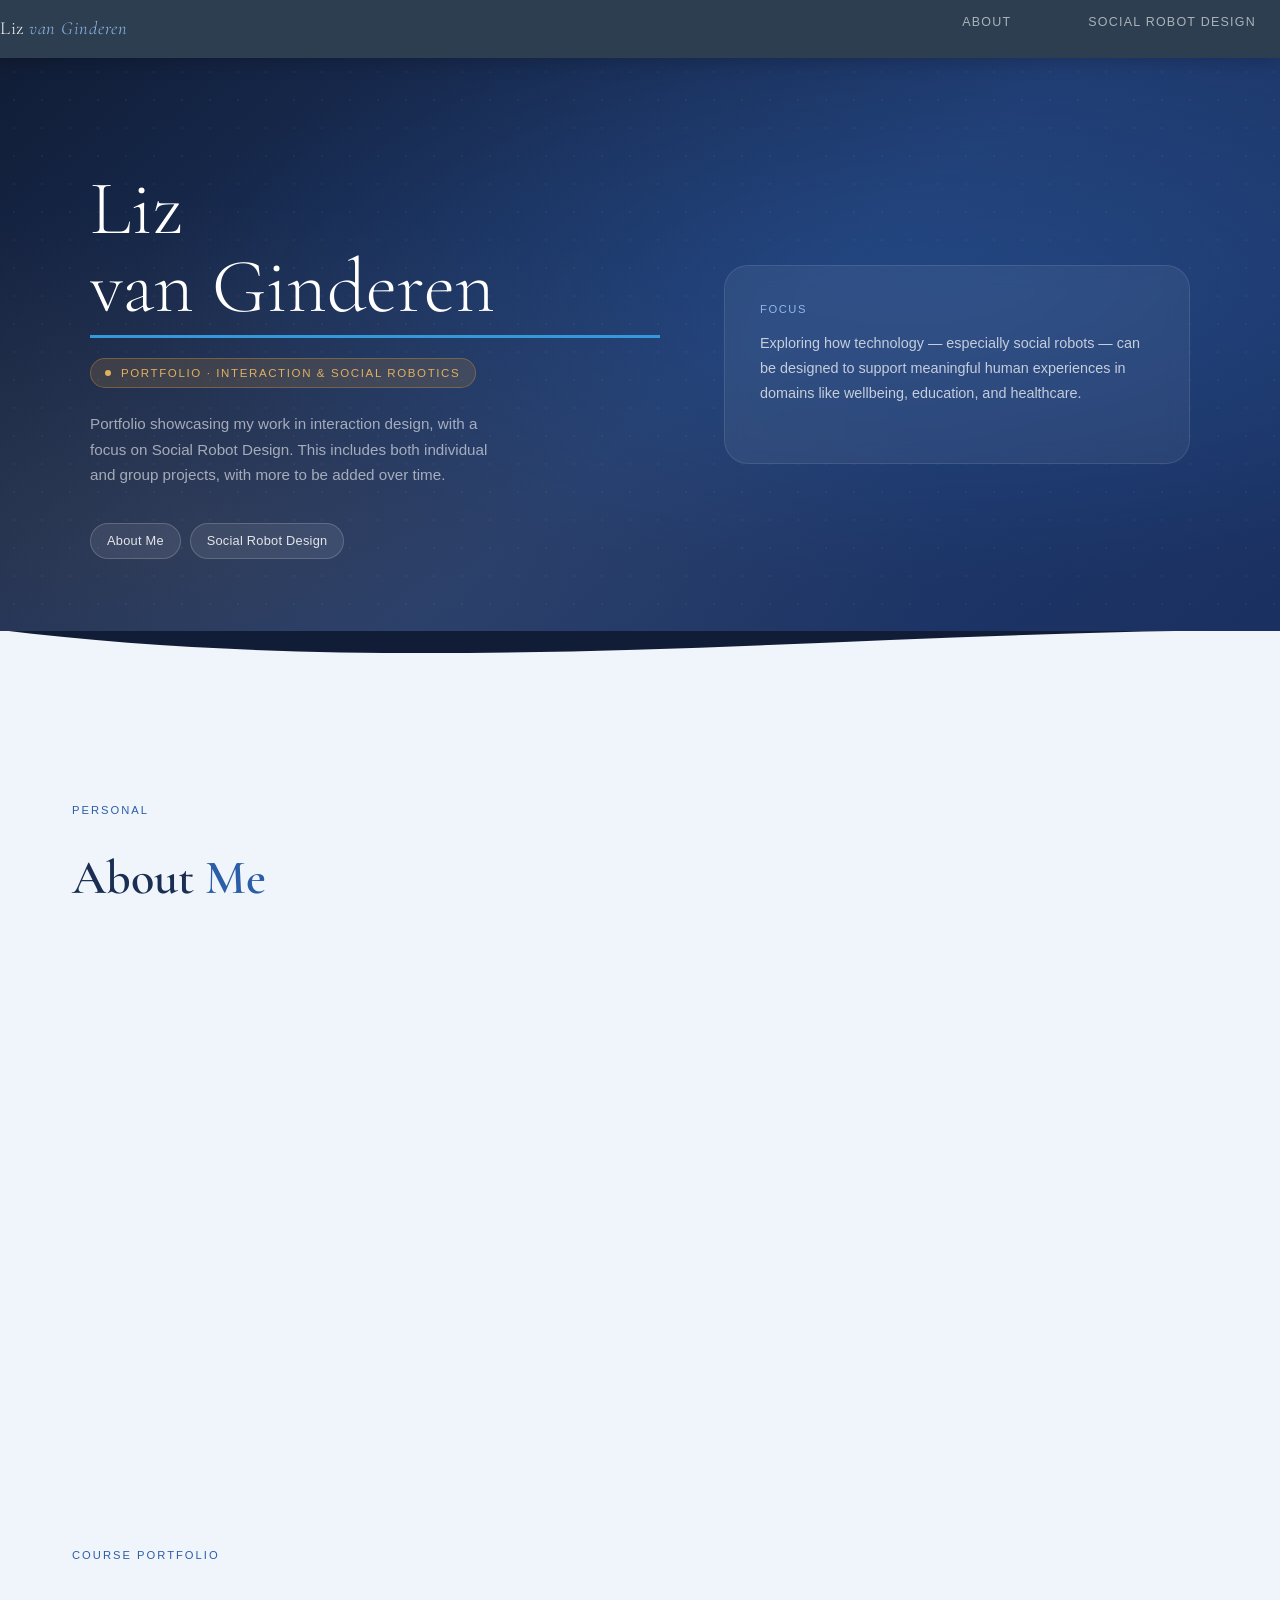
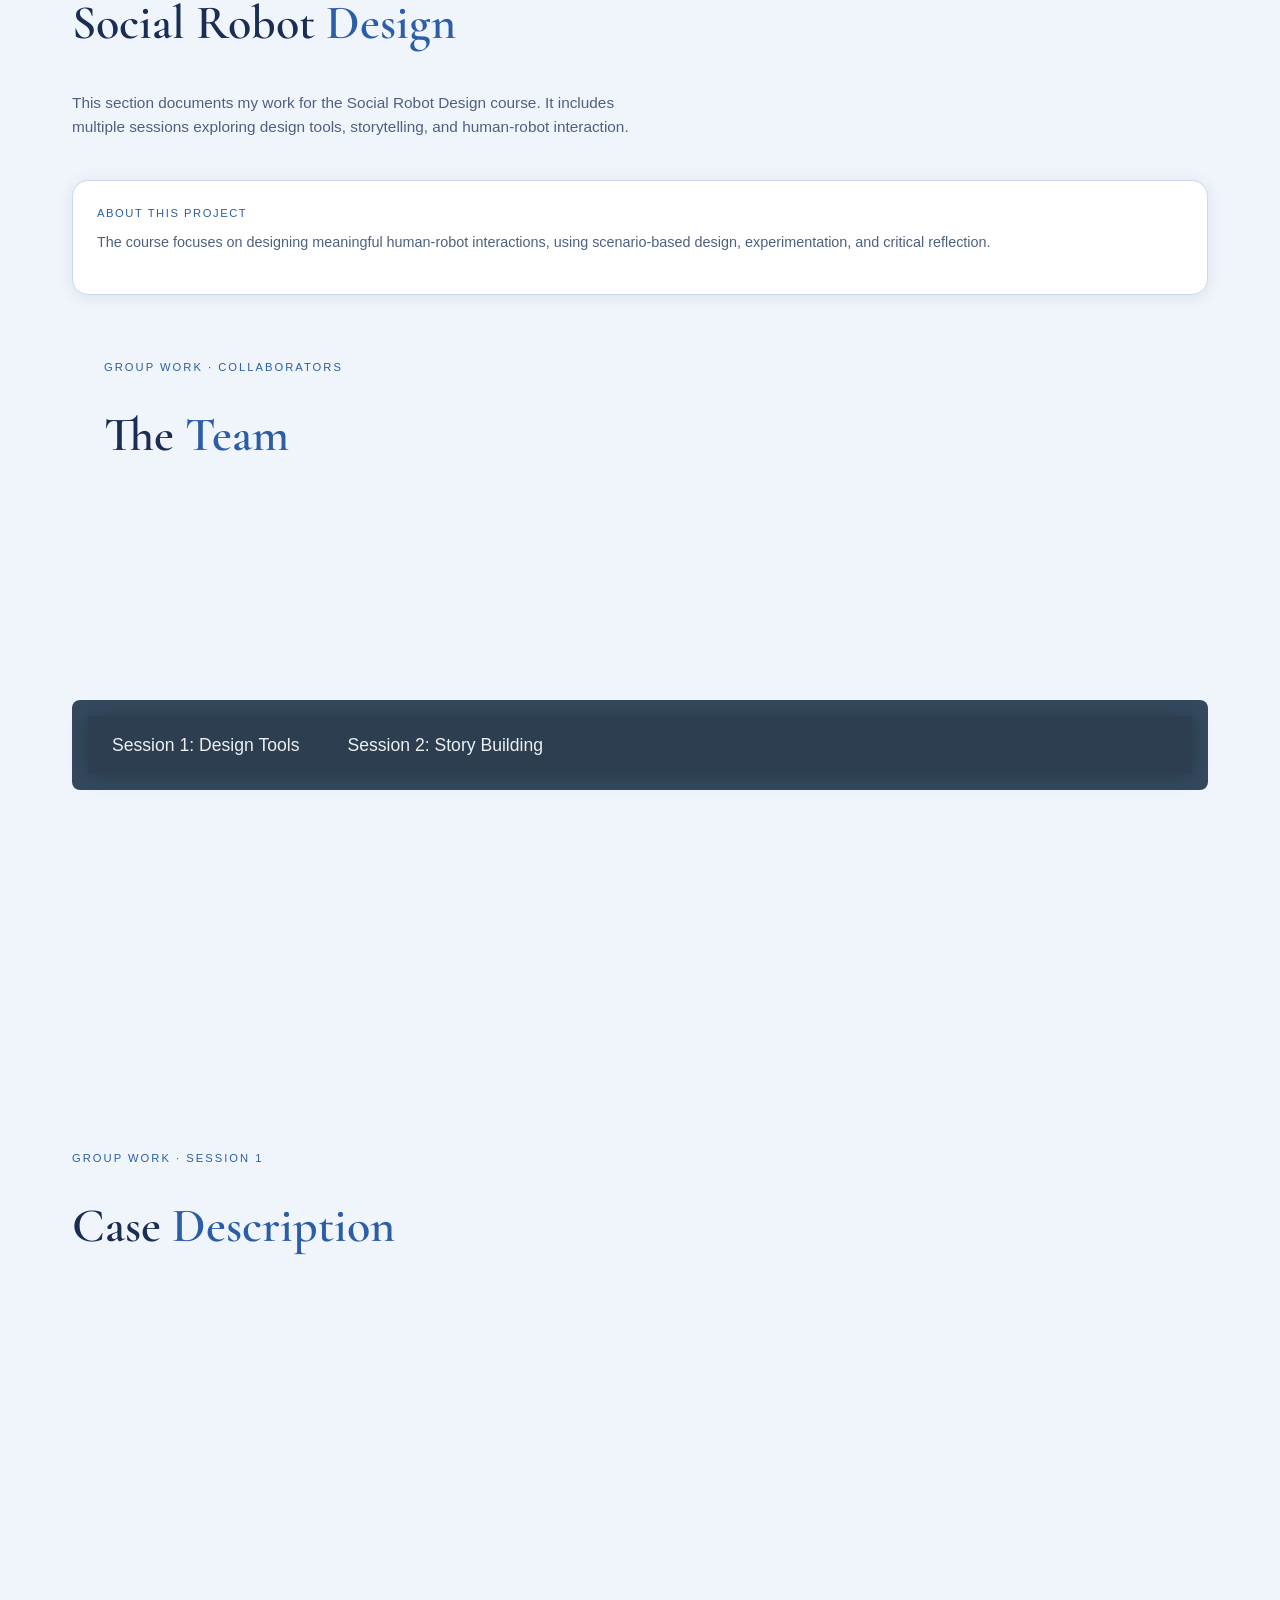
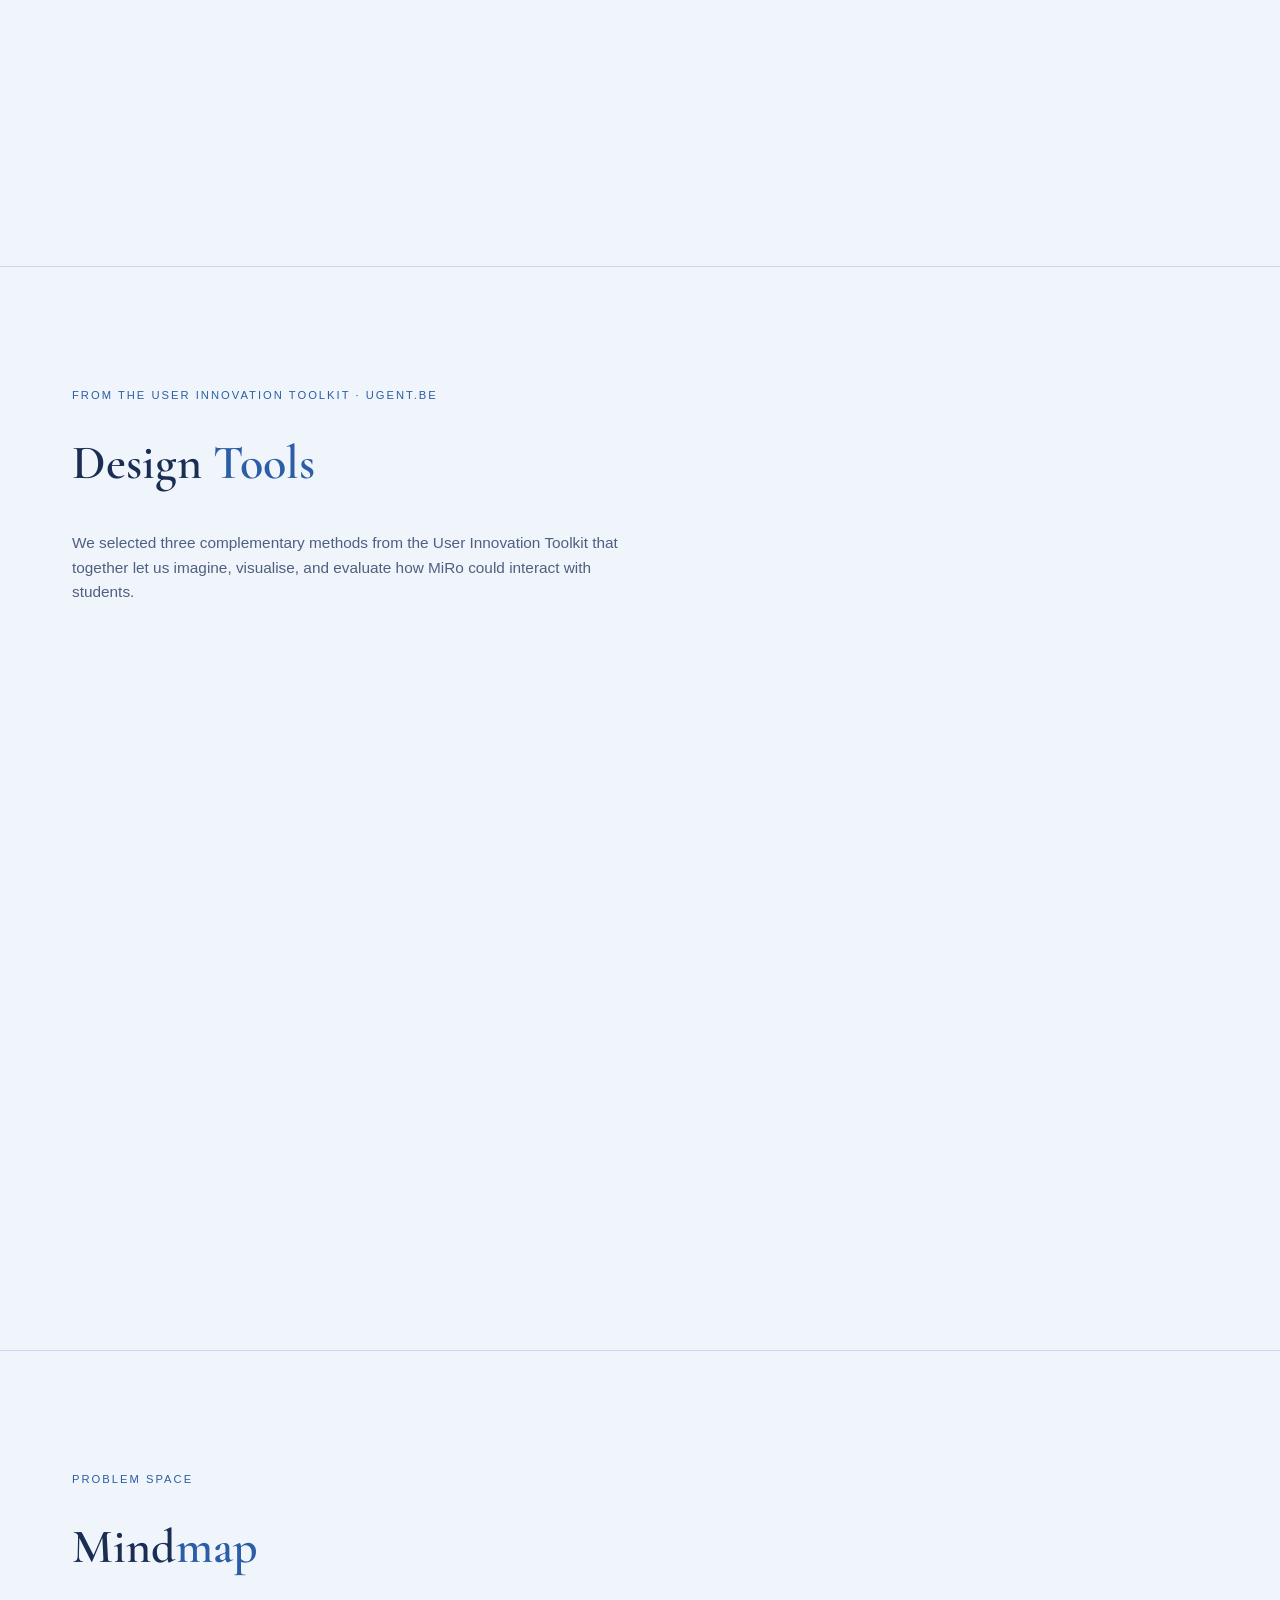
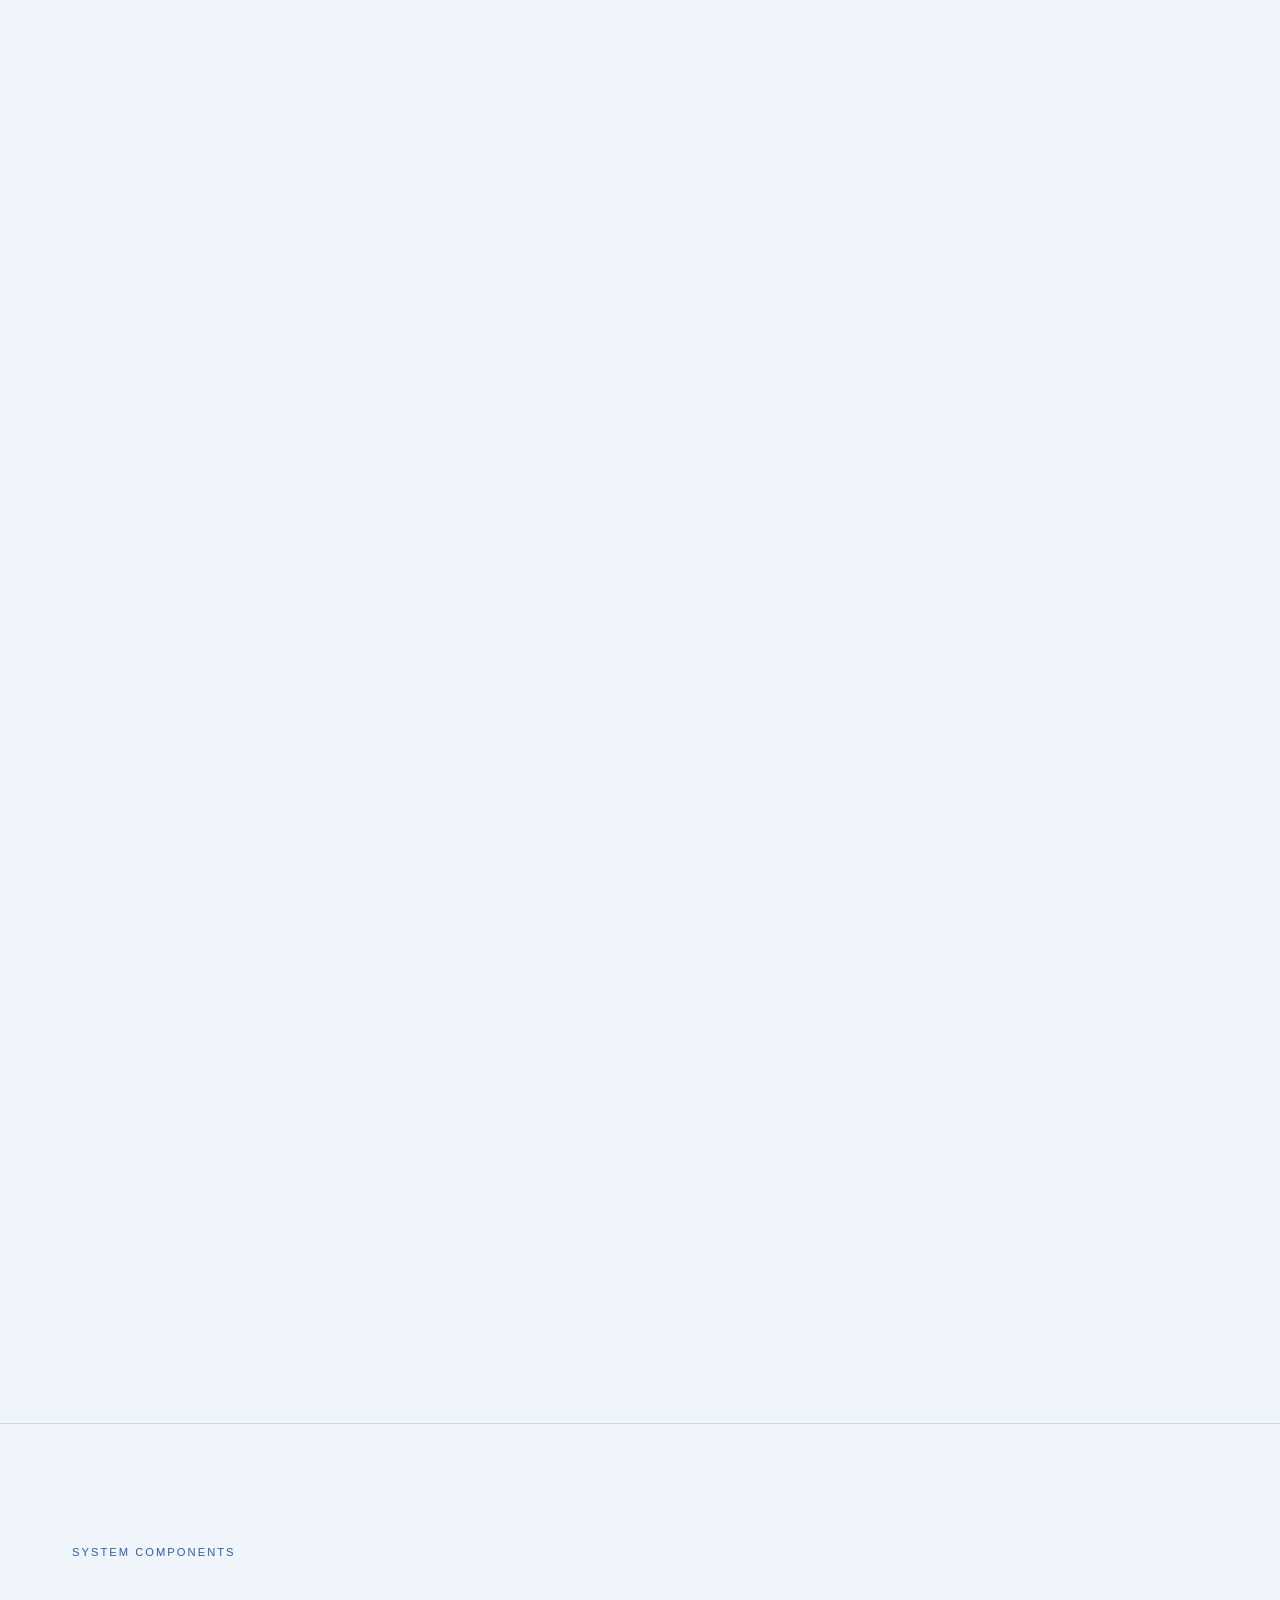
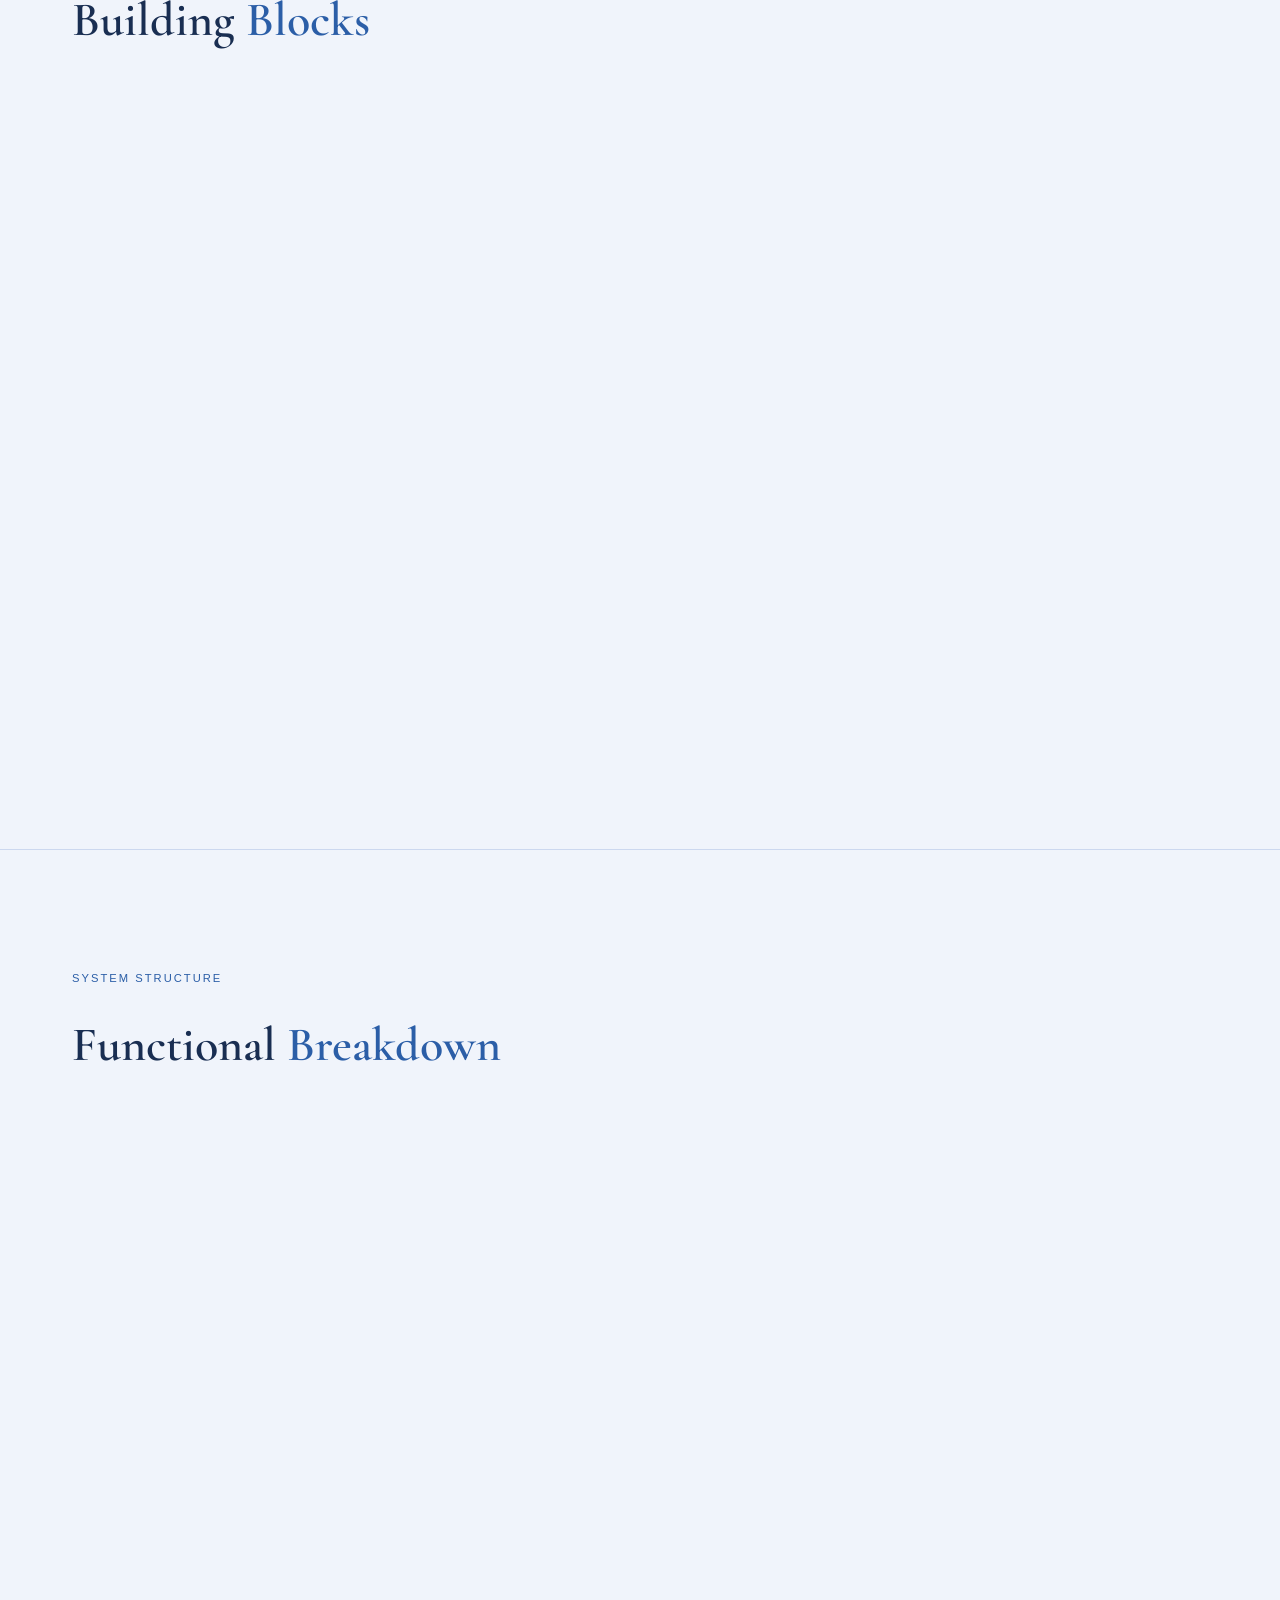
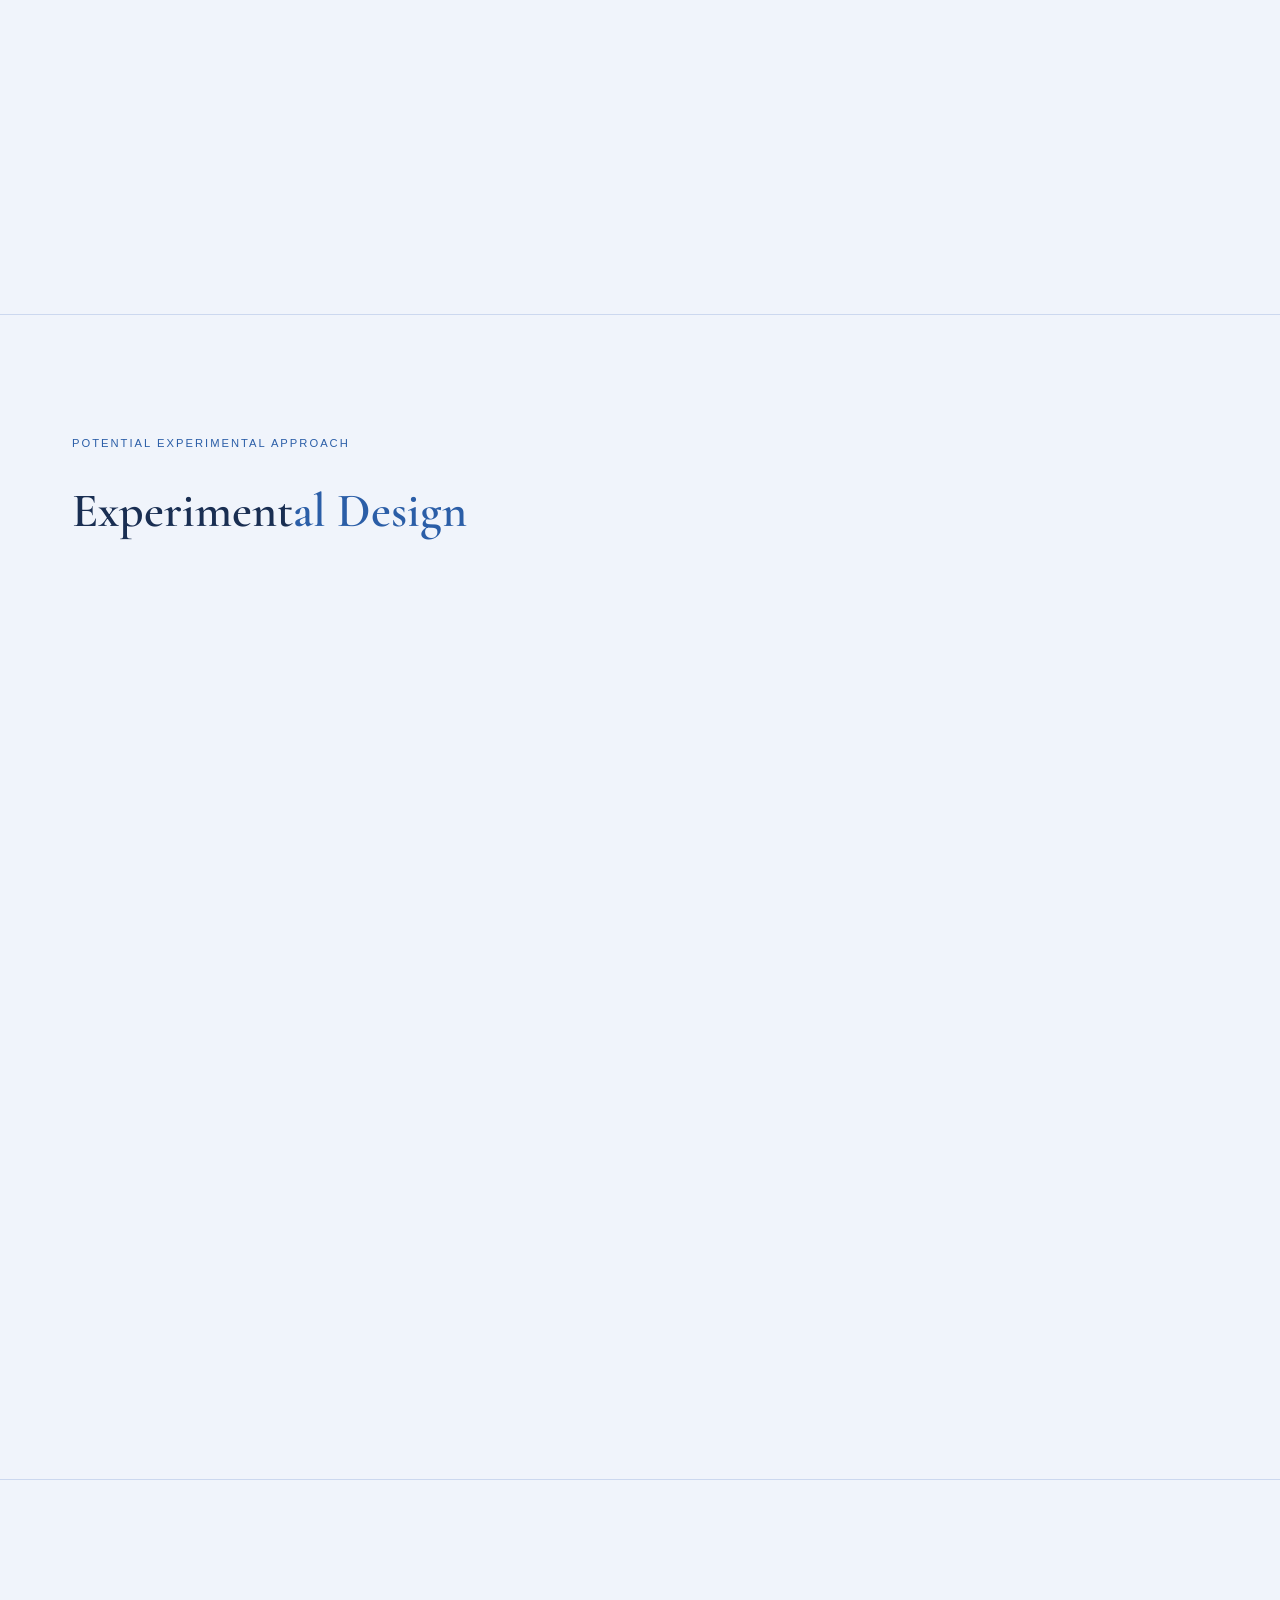
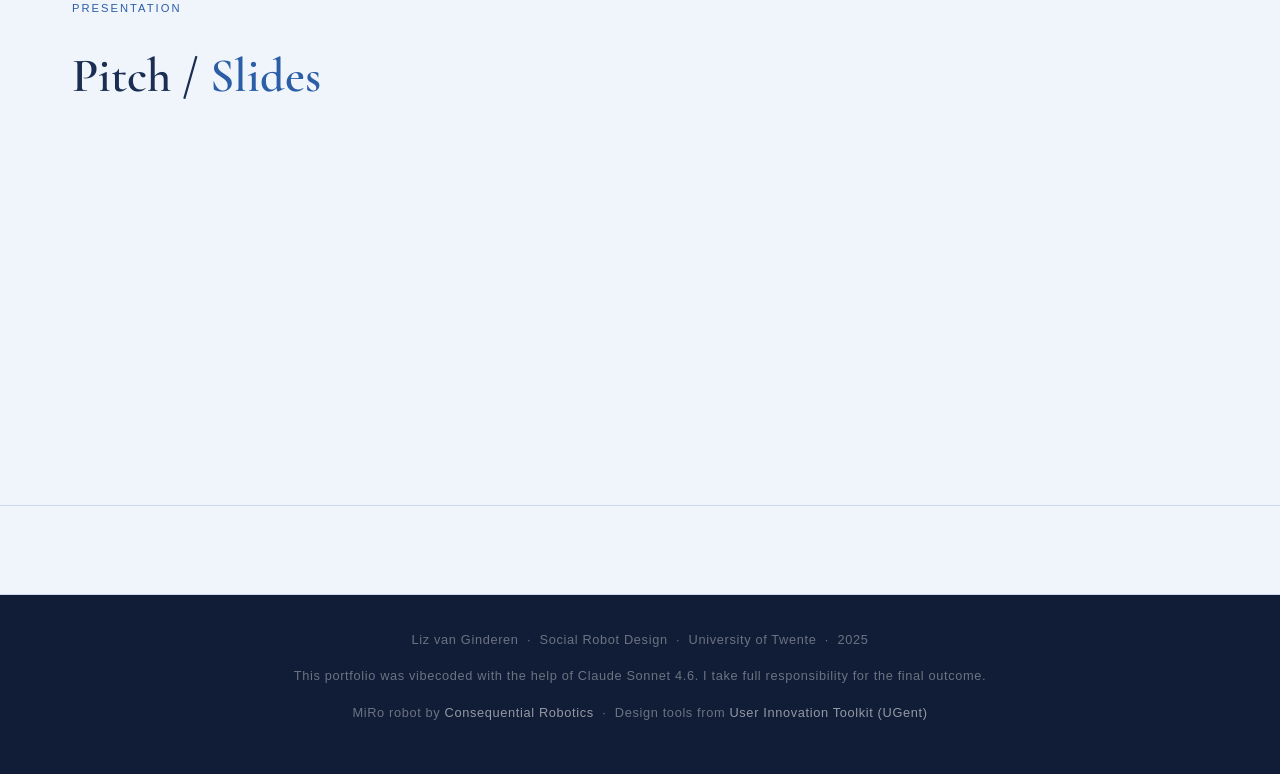
==== index.html @ 5a771b3b "Structure and Styles update" ====
<!DOCTYPE html>
<html lang="en">
<head>
  <meta charset="UTF-8">
  <meta name="viewport" content="width=device-width, initial-scale=1.0">
  <title>Liz van Ginderen — Social Robot Design Portfolio</title>
  <link rel="preconnect" href="https://fonts.googleapis.com">
  <link rel="preconnect" href="https://fonts.gstatic.com" crossorigin>
  <link href="https://fonts.googleapis.com/css2?family=Cormorant+Garamond:ital,wght@0,300;0,600;0,700;1,300;1,600&family=Jost:wght@300;400;500&display=swap" rel="stylesheet">

  <style>
    /* ── TOKENS ───────────────────────────────── */
    :root {
      --navy:        #192e52;
      --navy-deep:   #111d36;
      --blue:        #2b5ea7;
      --blue-mid:    #3d74c7;
      --blue-light:  #91b8e8;
      --blue-pale:   #e8f0fb;
      --amber:       #c28a3a;
      --amber-pale:  #fdf2e2;
      --bg:          #f0f4fb;
      --surface:     #ffffff;
      --text:        #131c2e;
      --muted:       #4e6080;
      --border:      #ccd8ef;
      --radius-sm:   8px;
      --radius:      16px;
      --radius-lg:   24px;
      --shadow:      0 2px 16px rgba(26,46,82,0.09);
      --shadow-lg:   0 8px 40px rgba(26,46,82,0.16);
    }

    /* ── RESET ────────────────────────────────── */
    *, *::before, *::after { box-sizing: border-box; margin: 0; padding: 0; }
    html { scroll-behavior: smooth; }
    body {
      font-family: 'Jost', sans-serif;
      font-weight: 300;
      background: var(--bg);
      color: var(--text);
      line-height: 1.78;
      overflow-x: hidden;
    }
    img { max-width: 100%; display: block; }
    a { color: inherit; }

    /* ── NAV ──────────────────────────────────── */
    nav {
      position: sticky;
      top: 0;
      z-index: 200;
      background: var(--navy-deep);
      display: flex;
      align-items: center;
      justify-content: space-between;
      padding: 0 2.5rem;
      height: 58px;
      box-shadow: 0 2px 20px rgba(0,0,0,0.22);
    }
    .nav-brand {
      font-family: 'Cormorant Garamond', serif;
      font-size: 1.15rem;
      letter-spacing: 0.04em;
      color: white;
      text-decoration: none;
      font-weight: 300;
    }
    .nav-brand em { font-style: italic; color: var(--blue-light); }
    .nav-links {
      display: flex;
      gap: 1.8rem;
      list-style: none;
    }
    .nav-links a {
      color: rgba(255,255,255,0.6);
      text-decoration: none;
      font-size: 0.78rem;
      letter-spacing: 0.1em;
      text-transform: uppercase;
      font-weight: 400;
      transition: color 0.2s;
    }
    .nav-links a:hover { color: white; }
    .nav-hamburger { display: none; cursor: pointer; }
    .nav-hamburger span {
      display: block; width: 22px; height: 2px;
      background: white; margin: 4px 0; transition: 0.2s;
    }

    /* ── HERO ─────────────────────────────────── */
    .hero {
      background: linear-gradient(140deg, var(--navy-deep) 0%, #1f3a6e 55%, #1a3060 100%);
      padding: 7rem 2.5rem 4.5rem;
      position: relative;
      overflow: hidden;
    }
    .hero::before {
      content: '';
      position: absolute;
      inset: 0;
      background:
        radial-gradient(ellipse at 75% 40%, rgba(43,94,167,0.35) 0%, transparent 60%),
        radial-gradient(ellipse at 15% 85%, rgba(194,138,58,0.12) 0%, transparent 50%);
      pointer-events: none;
    }
    /* Subtle dot-grid texture */
    .hero::after {
      content: '';
      position: absolute;
      inset: 0;
      background-image: radial-gradient(circle, rgba(255,255,255,0.04) 1px, transparent 1px);
      background-size: 28px 28px;
      pointer-events: none;
    }
    .hero-inner {
      max-width: 1100px;
      margin: 0 auto;
      position: relative;
      z-index: 1;
      display: grid;
      grid-template-columns: 1.1fr 0.9fr;
      gap: 4rem;
      align-items: center;
    }
    .hero-eyebrow {
      display: inline-flex;
      align-items: center;
      gap: 0.6rem;
      background: rgba(194,138,58,0.18);
      border: 1px solid rgba(194,138,58,0.42);
      color: #e0af60;
      font-size: 0.72rem;
      letter-spacing: 0.14em;
      text-transform: uppercase;
      padding: 0.32rem 0.9rem;
      border-radius: 100px;
      margin-bottom: 1.4rem;
      font-weight: 400;
    }
    .hero-eyebrow::before {
      content: '';
      width: 6px; height: 6px;
      border-radius: 50%;
      background: #e0af60;
      flex-shrink: 0;
    }
    .hero-name {
      font-family: 'Cormorant Garamond', serif;
      font-size: clamp(3.2rem, 6vw, 5.8rem);
      font-weight: 300;
      line-height: 1.02;
      color: white;
      margin-bottom: 1.25rem;
    }
    .hero-name em {
      font-style: italic;
      color: var(--blue-light);
    }
    .hero-sub {
      color: rgba(255,255,255,0.58);
      font-size: 0.95rem;
      max-width: 420px;
      margin-bottom: 2.2rem;
      line-height: 1.7;
    }
    .hero-pills {
      display: flex;
      flex-wrap: wrap;
      gap: 0.55rem;
    }
    .hero-pills a {
      background: rgba(255,255,255,0.08);
      border: 1px solid rgba(255,255,255,0.18);
      color: rgba(255,255,255,0.85);
      text-decoration: none;
      font-size: 0.8rem;
      padding: 0.42rem 1rem;
      border-radius: 100px;
      transition: all 0.2s;
      letter-spacing: 0.02em;
    }
    .hero-pills a:hover {
      background: rgba(255,255,255,0.18);
      border-color: rgba(255,255,255,0.35);
    }

    /* Hero info card */
    .hero-infocard {
      background: rgba(255,255,255,0.06);
      border: 1px solid rgba(255,255,255,0.1);
      border-radius: var(--radius-lg);
      padding: 2.2rem;
      backdrop-filter: blur(10px);
    }
    .hero-infocard-label {
      font-size: 0.7rem;
      letter-spacing: 0.14em;
      text-transform: uppercase;
      color: var(--blue-light);
      margin-bottom: 0.75rem;
      font-weight: 400;
    }
    .hero-infocard p {
      color: rgba(255,255,255,0.72);
      font-size: 0.9rem;
      line-height: 1.72;
      margin-bottom: 1.4rem;
    }
    .hero-infocard-rq {
      background: rgba(43,94,167,0.28);
      border-left: 3px solid var(--blue-light);
      border-radius: 0 var(--radius-sm) var(--radius-sm) 0;
      padding: 1rem 1.2rem;
      font-style: italic;
      color: rgba(255,255,255,0.88);
      font-size: 0.88rem;
      line-height: 1.65;
    }

    /* ── WAVE ─────────────────────────────────── */
    .wave {
      display: block;
      background: var(--navy-deep);
      line-height: 0;
      margin-top: -1px;
    }
    .wave svg { display: block; }

    /* ── LAYOUT HELPERS ──────────────────────── */
    .container {
      max-width: 1100px;
      margin: 0 auto;
      padding: 0 2.5rem;
    }
    section { padding: 5.5rem 0; }
    .section-divider { border: none; border-top: 1px solid var(--border); }
    .section-eyebrow {
      font-size: 0.7rem;
      letter-spacing: 0.18em;
      text-transform: uppercase;
      color: var(--blue);
      font-weight: 500;
      margin-bottom: 0.5rem;
    }
    .section-title {
      font-family: 'Cormorant Garamond', serif;
      font-size: clamp(2rem, 4vw, 3rem);
      font-weight: 600;
      line-height: 1.12;
      color: var(--navy);
      margin-bottom: 2.5rem;
    }
    .section-title span { color: var(--blue); }
    .section-intro {
      color: var(--muted);
      max-width: 580px;
      margin-bottom: 2.5rem;
      font-size: 0.96rem;
    }

    /* ── ABOUT ────────────────────────────────── */
    .about-grid {
      display: grid;
      grid-template-columns: 1.2fr 0.8fr;
      gap: 3.5rem;
      align-items: start;
    }
    .about-text p { color: var(--muted); margin-bottom: 1rem; font-size: 0.95rem; }
    .about-text strong { color: var(--text); font-weight: 500; }
    .about-stack { display: flex; flex-direction: column; gap: 1rem; }
    .about-card {
      background: var(--surface);
      border: 1px solid var(--border);
      border-radius: var(--radius);
      padding: 1.5rem;
      box-shadow: var(--shadow);
    }
    .about-card-label {
      font-size: 0.7rem;
      letter-spacing: 0.14em;
      text-transform: uppercase;
      color: var(--blue);
      font-weight: 500;
      margin-bottom: 0.5rem;
    }
    .about-card p { color: var(--muted); font-size: 0.9rem; }

    /* ── CASE ─────────────────────────────────── */
    .case-grid {
      display: grid;
      grid-template-columns: 1fr 1fr;
      gap: 2.5rem;
      align-items: start;
    }
    .case-text p { color: var(--muted); margin-bottom: 1rem; font-size: 0.95rem; }
    .case-text strong { color: var(--text); font-weight: 500; }
    .case-rq-card {
      background: var(--navy);
      border-radius: var(--radius-lg);
      padding: 2.2rem;
    }
    .case-rq-card .lbl {
      font-size: 0.7rem;
      letter-spacing: 0.14em;
      text-transform: uppercase;
      color: var(--blue-light);
      font-weight: 400;
      margin-bottom: 0.7rem;
    }
    .case-rq-card .rq {
      font-style: italic;
      color: rgba(255,255,255,0.88);
      font-size: 1rem;
      line-height: 1.68;
      margin-bottom: 1.6rem;
    }
    .case-rq-card p { color: rgba(255,255,255,0.6); font-size: 0.88rem; }

    /* ── TOOLS ────────────────────────────────── */
    .tools-grid {
      display: grid;
      grid-template-columns: repeat(3, 1fr);
      gap: 1.5rem;
    }
    .tool-card {
      background: var(--surface);
      border: 1px solid var(--border);
      border-radius: var(--radius);
      padding: 2rem;
      box-shadow: var(--shadow);
      transition: transform 0.22s, box-shadow 0.22s;
      position: relative;
      overflow: hidden;
    }
    .tool-card::before {
      content: '';
      position: absolute;
      top: 0; left: 0; right: 0;
      height: 4px;
      border-radius: var(--radius) var(--radius) 0 0;
    }
    .tool-card:nth-child(1)::before { background: var(--blue); }
    .tool-card:nth-child(2)::before { background: var(--amber); }
    .tool-card:nth-child(3)::before { background: #3a8c6a; }
    .tool-card:hover { transform: translateY(-5px); box-shadow: var(--shadow-lg); }
    .tool-emoji { font-size: 2rem; margin-bottom: 0.9rem; }
    .tool-badge {
      display: inline-block;
      background: var(--blue-pale);
      color: var(--blue);
      font-size: 0.7rem;
      padding: 0.2rem 0.65rem;
      border-radius: 100px;
      letter-spacing: 0.06em;
      font-weight: 500;
      margin-bottom: 0.75rem;
    }
    .tool-card:nth-child(2) .tool-badge { background: var(--amber-pale); color: #7a5520; }
    .tool-card:nth-child(3) .tool-badge { background: #eaf5ef; color: #2a6645; }
    .tool-name {
      font-family: 'Cormorant Garamond', serif;
      font-size: 1.45rem;
      font-weight: 600;
      color: var(--navy);
      margin-bottom: 0.6rem;
    }
    .tool-def {
      color: var(--muted);
      font-size: 0.86rem;
      font-style: italic;
      margin-bottom: 0.9rem;
      padding-bottom: 0.9rem;
      border-bottom: 1px solid var(--border);
      line-height: 1.65;
    }
    .tool-card p { color: var(--muted); font-size: 0.9rem; line-height: 1.72; }

    /* ── MINDMAP ──────────────────────────────── */
    .mindmap-outer {
      background: #0e1524;
      border-radius: var(--radius-lg);
      overflow: hidden;
      box-shadow: var(--shadow-lg);
    }
    .mindmap-outer img { width: 100%; }
    .mindmap-footer {
      background: var(--navy-deep);
      padding: 0.9rem 1.6rem;
      display: flex;
      justify-content: space-between;
      align-items: center;
      gap: 1rem;
    }
    .mindmap-footer span { color: rgba(255,255,255,0.45); font-size: 0.8rem; }
    .mindmap-footer a {
      color: var(--blue-light);
      text-decoration: none;
      font-size: 0.8rem;
      white-space: nowrap;
      transition: color 0.2s;
    }
    .mindmap-footer a:hover { color: white; }

    /* ── BUILDING BLOCKS ──────────────────────── */
    .blocks-grid {
      display: grid;
      grid-template-columns: repeat(3, 1fr);
      gap: 1.5rem;
    }
    .block-card {
      background: var(--surface);
      border: 1px solid var(--border);
      border-radius: var(--radius);
      padding: 2rem;
      box-shadow: var(--shadow);
    }
    .block-icon-wrap {
      width: 46px; height: 46px;
      border-radius: 12px;
      display: flex; align-items: center; justify-content: center;
      font-size: 1.3rem;
      margin-bottom: 1.25rem;
    }
    .block-icon-wrap.hw { background: var(--blue-pale); }
    .block-icon-wrap.sw { background: var(--amber-pale); }
    .block-icon-wrap.od { background: #eaf5ef; }
    .block-title { font-weight: 500; font-size: 1rem; color: var(--navy); margin-bottom: 0.9rem; }
    .block-card ul { list-style: none; }
    .block-card ul li {
      color: var(--muted);
      font-size: 0.87rem;
      padding: 0.38rem 0;
      border-bottom: 1px solid var(--blue-pale);
      display: flex; gap: 0.55rem; align-items: flex-start;
    }
    .block-card ul li:last-child { border-bottom: none; }
    .block-card ul li::before {
      content: '→';
      color: var(--blue);
      font-size: 0.78rem;
      margin-top: 0.15rem;
      flex-shrink: 0;
    }

    /* ── FUNCTIONAL BREAKDOWN ─────────────────── */
    .functional-grid {
      display: grid;
      grid-template-columns: 1fr 1fr;
      gap: 1.5rem;
    }
    .func-card {
      background: var(--surface);
      border: 1px solid var(--border);
      border-radius: var(--radius);
      padding: 2rem;
      box-shadow: var(--shadow);
    }
    .func-card-title {
      font-family: 'Cormorant Garamond', serif;
      font-size: 1.3rem;
      font-weight: 600;
      color: var(--navy);
      margin-bottom: 0.9rem;
      display: flex; align-items: center; gap: 0.55rem;
    }
    .func-tags {
      display: flex; flex-wrap: wrap; gap: 0.45rem;
      margin-bottom: 1rem;
    }
    .func-tag {
      background: var(--blue-pale);
      color: var(--blue);
      border: 1px solid var(--border);
      font-size: 0.72rem;
      padding: 0.2rem 0.65rem;
      border-radius: 100px;
    }
    .func-card p { color: var(--muted); font-size: 0.9rem; line-height: 1.72; }

    /* ── EXPERIMENT ───────────────────────────── */
    .experiment-stack { display: flex; flex-direction: column; gap: 1.1rem; }
    .experiment-row {
      background: var(--surface);
      border: 1px solid var(--border);
      border-radius: var(--radius);
      padding: 1.6rem 2rem;
      box-shadow: var(--shadow);
      display: flex;
      align-items: flex-start;
      gap: 1.8rem;
      transition: border-color 0.2s, box-shadow 0.2s;
    }
    .experiment-row:hover {
      border-color: var(--blue-light);
      box-shadow: var(--shadow-lg);
    }
    .experiment-num {
      font-family: 'Cormorant Garamond', serif;
      font-size: 2.8rem;
      font-weight: 600;
      color: var(--border);
      line-height: 1;
      min-width: 2.4rem;
      user-select: none;
    }
    .experiment-body h4 {
      font-weight: 500;
      color: var(--navy);
      margin-bottom: 0.4rem;
      font-size: 1rem;
    }
    .experiment-body p { color: var(--muted); font-size: 0.9rem; }

    /* ── PITCH ────────────────────────────────── */
    .pitch-banner {
      background: linear-gradient(130deg, var(--navy-deep), #243d72);
      border-radius: var(--radius-lg);
      padding: 3rem 3.5rem;
      display: flex;
      align-items: center;
      justify-content: space-between;
      gap: 2rem;
      box-shadow: var(--shadow-lg);
    }
    .pitch-banner h3 {
      font-family: 'Cormorant Garamond', serif;
      font-size: 2.1rem;
      font-weight: 300;
      color: white;
      margin-bottom: 0.4rem;
    }
    .pitch-banner p { color: rgba(255,255,255,0.5); font-size: 0.88rem; }
    .btn-white {
      display: inline-block;
      background: white;
      color: var(--navy);
      text-decoration: none;
      padding: 0.8rem 2rem;
      border-radius: 100px;
      font-weight: 500;
      font-size: 0.88rem;
      white-space: nowrap;
      transition: all 0.22s;
      flex-shrink: 0;
    }
    .btn-white:hover { background: var(--blue-light); color: var(--navy-deep); }

    /* ── TEAM ─────────────────────────────────── */
    .team-grid {
      display: flex;
      flex-wrap: wrap;
      gap: 1.25rem;
      justify-content: center;
    }
    .team-card {
      background: var(--surface);
      border: 1px solid var(--border);
      border-radius: var(--radius);
      padding: 1.6rem 1.4rem;
      text-align: center;
      box-shadow: var(--shadow);
      flex: 1 1 160px;
      max-width: 200px;
      transition: transform 0.2s, box-shadow 0.2s;
    }
    .team-card:hover { transform: translateY(-4px); box-shadow: var(--shadow-lg); }
    .team-card.me {
      border-color: var(--blue);
      box-shadow: 0 0 0 3px var(--blue-pale);
    }
    .team-avatar {
      width: 54px; height: 54px;
      border-radius: 50%;
      background: var(--blue-pale);
      color: var(--blue);
      font-family: 'Cormorant Garamond', serif;
      font-size: 1.5rem;
      font-weight: 600;
      display: flex; align-items: center; justify-content: center;
      margin: 0 auto 0.8rem;
    }
    .team-card.me .team-avatar { background: var(--blue); color: white; }
    .team-name { font-weight: 500; font-size: 0.9rem; color: var(--navy); margin-bottom: 0.2rem; }
    .team-id { font-size: 0.74rem; color: var(--muted); letter-spacing: 0.03em; }

    /* ── FOOTER ───────────────────────────────── */
    footer {
      background: var(--navy-deep);
      color: rgba(255,255,255,0.38);
      text-align: center;
      padding: 2.2rem;
      font-size: 0.8rem;
      letter-spacing: 0.05em;
    }
    footer a { color: rgba(255,255,255,0.55); text-decoration: none; }
    footer a:hover { color: white; }

    /* ── REVEAL ANIMATION ─────────────────────── */
    .reveal {
      opacity: 0;
      transform: translateY(30px);
      transition: opacity 0.65s ease, transform 0.65s ease;
    }
    .reveal.in { opacity: 1; transform: none; }
    .reveal-delay-1 { transition-delay: 0.1s; }
    .reveal-delay-2 { transition-delay: 0.2s; }
    .reveal-delay-3 { transition-delay: 0.3s; }

    /* ── RESPONSIVE ───────────────────────────── */
    @media (max-width: 860px) {
      .nav-links { display: none; }
      .nav-hamburger { display: block; }

      .hero-inner { grid-template-columns: 1fr; gap: 2rem; }
      .hero-infocard { display: none; }

      .about-grid,
      .case-grid,
      .functional-grid { grid-template-columns: 1fr; gap: 2rem; }

      .tools-grid,
      .blocks-grid { grid-template-columns: 1fr; }

      .pitch-banner { flex-direction: column; padding: 2rem; }

      nav { padding: 0 1.5rem; }
      .container { padding: 0 1.5rem; }
      section { padding: 3.5rem 0; }
      .section-title { margin-bottom: 1.75rem; }
    }

    @media (max-width: 560px) {
      .hero { padding: 4.5rem 1.5rem 3rem; }
      .team-card { flex-basis: 140px; }
    }
          * {
            margin: 0;
            padding: 0;
            box-sizing: border-box;
        }
 
        body {
            font-family: 'Segoe UI', Tahoma, Geneva, Verdana, sans-serif;
            line-height: 1.6;
            color: #333;
        }
 
        nav {
            background: #2c3e50;
            padding: 1rem 0;
            position: sticky;
            top: 0;
            z-index: 100;
        }
 
        nav ul {
            list-style: none;
            display: flex;
            justify-content: center;
            flex-wrap: wrap;
        }
 
        nav ul li {
            margin: 0 1.5rem;
        }
 
        nav ul li a {
            color: white;
            text-decoration: none;
            font-size: 1.1rem;
            transition: color 0.3s;
        }
 
        nav ul li a:hover {
            color: #3498db;
        }
 
        .container {
            max-width: 1200px;
            margin: 0 auto;
            padding: 2rem;
        }
 
        .section {
            display: none;
            animation: fadeIn 0.5s;
        }
 
        .section.active {
            display: block;
        }
 
        @keyframes fadeIn {
            from { opacity: 0; }
            to { opacity: 1; }
        }
 
        h1 {
            color: #2c3e50;
            margin-bottom: 1.5rem;
            font-size: 2.5rem;
            border-bottom: 3px solid #3498db;
            padding-bottom: 0.5rem;
        }
 
        h2 {
            color: #34495e;
            margin-top: 2rem;
            margin-bottom: 1rem;
            font-size: 1.8rem;
        }
 
        h3 {
            color: #34495e;
            margin-top: 1.5rem;
            margin-bottom: 0.8rem;
            font-size: 1.3rem;
        }
 
        p {
            margin-bottom: 1rem;
        }
 
        .subsection {
            background: #f8f9fa;
            padding: 1.5rem;
            border-radius: 8px;
            margin-bottom: 2rem;
            box-shadow: 0 2px 4px rgba(0,0,0,0.1);
        }
 
        ul {
            margin-left: 2rem;
            margin-bottom: 1rem;
        }
 
        ul li {
            margin-bottom: 0.5rem;
        }
 
        .citation {
            font-size: 0.9rem;
            color: #666;
            font-style: italic;
            margin-top: 0.5rem;
        }
 
        .scenario-box {
            background: #e8f4f8;
            border-left: 4px solid #3498db;
            padding: 1.5rem;
            margin: 1.5rem 0;
            border-radius: 4px;
        }
 
        .scenario-box h3 {
            margin-top: 0;
            color: #2980b9;
        }
 
        .tool-template {
            background: #fff;
            border: 2px solid #3498db;
            padding: 1.5rem;
            margin: 1.5rem 0;
            border-radius: 8px;
            font-family: 'Courier New', monospace;
            font-size: 0.95rem;
        }
 
        .stage-direction {
            color: #27ae60;
            font-style: italic;
        }
 
        .character {
            font-weight: bold;
            color: #8e44ad;
        }
 
        code {
            background: #f4f4f4;
            padding: 2px 6px;
            border-radius: 3px;
            font-family: 'Courier New', monospace;
        }
 
        a {
            color: #3498db;
            text-decoration: none;
        }
 
        a:hover {
            text-decoration: underline;
        }
  </style>
</head>
<body>

<!-- ╔══════════════════════════════════╗ -->
<!-- ║             NAV                  ║ -->
<!-- ╚══════════════════════════════════╝ -->
<nav>
  <a href="#top" class="nav-brand">Liz <em>van Ginderen</em></a>
  <ul class="nav-links">
    <li><a href="#about-general">About</a></li>
    <li><a href="#srd">Social Robot Design</a></li>
  </ul>
  <div class="nav-hamburger" onclick="toggleMenu(this)" aria-label="Menu">
    <span></span><span></span><span></span>
  </div>
</nav>

<!-- ╔══════════════════════════════════╗ -->
<!-- ║             HERO                 ║ -->
<!-- ╚══════════════════════════════════╝ -->
<div id="top" class="hero">
  <div class="hero-inner">
   <div>
      <h1 class="hero-name">Liz<br>van Ginderen</h1>
      <span class="hero-eyebrow">Portfolio · Interaction & Social Robotics</span>
      <p class="hero-sub">
        Portfolio showcasing my work in interaction design, with a focus on Social Robot Design.
        This includes both individual and group projects, with more to be added over time.
      </p>
      <div class="hero-pills">
        <a href="#about-general">About Me</a>
        <a href="#srd">Social Robot Design</a>
      </div>
    </div>
    
    <div class="hero-infocard">
      <div class="hero-infocard-label">Focus</div>
      <p>
        Exploring how technology — especially social robots — can be designed to support meaningful
        human experiences in domains like wellbeing, education, and healthcare.
      </p>
    </div>
  </div>
</div>

<!-- Wave transition -->
<div class="wave">
  <svg viewBox="0 0 1440 52" xmlns="http://www.w3.org/2000/svg" preserveAspectRatio="none" width="100%" height="52">
    <path d="M0,0 C480,52 960,0 1440,0 L1440,52 L0,52 Z" fill="#f0f4fb"/>
  </svg>
</div>


<!-- ╔══════════════════════════════════════════╗ -->
<!-- ║               GENERAL ABOUT              ║ -->
<!-- ╚══════════════════════════════════════════╝ -->
<section id="about-general">
  <div class="container">
    <p class="section-eyebrow">Personal</p>
    <h2 class="section-title">About <span>Me</span></h2>
    <div class="about-grid">
      <div class="about-text reveal">
        <p>Hi! I'm Liz van Ginderen, a student at the University of Twente with a growing interest in the intersection of technology and human experience.</p>
        <p>Since humans are getting more and more intertwined with technology every day. I find it crucial to attempt to actively understand and design the role that these products embody in our everyday life, and in what ways this can be done more meaningfully and efficiently.</p>
        <p>I'm fascinated by how technology can be designed to genuinely connect with people and support people in their daily life. Specifically, the domains of healthcare and education spark my interest greatly, which fits perfectly with this project about students and stress.</p>
      </div>
      
      <div class="about-stack reveal reveal-delay-1">
        <div class="about-card">
          <div class="about-card-label">Studies</div>
          <p>
            MSc Interaction Technologies (University of Twente)  
            BSc Industrial Design Engineering (TU Delft)</p>
        </div>
        <div class="about-card">
          <div class="about-card-label">Relevant Hobbies and Interests</div>
          <p> I take great interest in the mix of Engineering and Arts, both in my professional life as well as for my personal enjoyment. I enjoy dance, photography, painting, going to concerts and galleries, as well as video editing, Illustrator, Python, Solidworks and general 3D printing.</p>
        </div>
      </div>
    </div>
  </div>
</section>

<!-- ═════════════════════════════════ -->
<!-- SOCIAL ROBOT DESIGN HUB -->
<!-- ═════════════════════════════════ -->
<section id="srd">
  <div class="container">

    <p class="section-eyebrow">Course Portfolio</p>
    <h2 class="section-title">Social Robot <span>Design</span></h2>

    <p class="section-intro">
      This section documents my work for the Social Robot Design course.
      It includes multiple sessions exploring design tools, storytelling,
      and human-robot interaction.
    </p>

    <!-- MINI ABOUT -->
    <div class="about-card" style="margin-bottom:2rem;">
      <div class="about-card-label">About This Project</div>
      <p>
        The course focuses on designing meaningful human-robot interactions,
        using scenario-based design, experimentation, and critical reflection.
      </p>
    </div>

      <!-- TEAM -->
    <div class="container">
      <p class="section-eyebrow">Group Work · Collaborators</p>
      <h2 class="section-title">The <span>Team</span></h2>
      <div class="team-grid reveal">
        <div class="team-card">
          <div class="team-avatar">A</div>
          <div class="team-name">Anna Hornman</div>
          <div class="team-id">s3056600</div>
        </div>
        <div class="team-card">
          <div class="team-avatar">F</div>
          <div class="team-name">Flim de Jong</div>
          <div class="team-id">s2829096</div>
        </div>
        <div class="team-card me">
          <div class="team-avatar">L</div>
          <div class="team-name">Liz van Ginderen</div>
          <div class="team-id">s27349745</div>
        </div>
        <div class="team-card">
          <div class="team-avatar">O</div>
          <div class="team-name">Oyindrila Sen Gupta</div>
          <div class="team-id">s3697762</div>
        </div>
        <div class="team-card">
          <div class="team-avatar">S</div>
          <div class="team-name">Sarah Mans</div>
          <div class="team-id">s2306379</div>
        </div>
      </div>
    </div>

    <!-- SESSION NAV -->
    <div style="background: #34495e; padding: 1rem; border-radius: 8px; margin-bottom: 2rem;">
        <nav>
            <ul style="margin: 0; justify-content: flex-start;">
                <li><a href="#" onclick="showSession('session1')" style="color: #ecf0f1;">Session 1: Design Tools</a></li>
                <li><a href="#" onclick="showSession('session2')" style="color: #ecf0f1;">Session 2: Story Building</a></li>
               <!-- TODO: ADD NEW SESSIONS HERE -->
            </ul>
        </nav>
    </div>
  </div>
</section>

<!-- ══════════════════════════════════════ -->
<!-- ║  SESSION 1 (YOUR ORIGINAL CONTENT) ║ -->
<!-- ══════════════════════════════════════ -->

<section id="session1">
  
  <!-- ╔══════════════════════════════════╗ -->
  <!-- ║        CASE DESCRIPTION          ║ -->
  <!-- ╚══════════════════════════════════╝ -->
  <section id="case">
    <div class="container">
      <p class="section-eyebrow">Group Work · Session 1</p>
      <h2 class="section-title">Case <span>Description</span></h2>
      <div class="case-grid">
        <div class="case-text reveal">
          <p>For this course, our group invented a design case around the question: <strong>how can we check on the wellbeing of students?</strong> After exploring multiple target groups — students aged 18–24, children aged 5–12, and the elderly — we chose to focus on <strong>university students (18–24)</strong> and their overall wellbeing.</p>
          <p>The platform we're designing for is the <strong>MiRo robot</strong>, a biomimetic animal-inspired robot developed by Consequential Robotics. MiRo can communicate verbally through a built-in speaker and express itself physically through an actuated head, ears, tail, eyes, and locomotion system.</p>
          <p>Our scenarios range from general wellbeing check-ins using a curated set of wellbeing questions, to guided breathing exercises, study session support, and nudging students to reconnect with friends or family. Each scenario is designed to feel natural, warm, and non-intrusive for a student context.</p>
          <p>The wellbeing questions we drew on cover dimensions like hydration, sleep, physical activity, social connection, emotional state, and sense of effectiveness — prompting small, actionable self-care steps rather than overwhelming the student.</p>
        </div>
        <div class="reveal reveal-delay-1">
          <div class="case-rq-card">
            <div class="lbl">Research Question</div>
            <p class="rq">"How can the MiRo robot be expanded upon to help students (ages 18–24) with their overall well-being?"</p>
            <div class="lbl">Target Group</div>
            <p>University students aged 18–24. A group facing unique pressures — academic load, social adjustment, irregular routines — and limited access to consistent wellbeing support.</p>
          </div>
        </div>
      </div>
    </div>
  </section>
  
  <hr class="section-divider">
  
<!-- DESIGN TOOLS -->
  <section id="tools">
    <div class="container">
      <p class="section-eyebrow">From the User Innovation Toolkit · ugent.be</p>
      <h2 class="section-title">Design <span>Tools</span></h2>
      <p class="section-intro">We selected three complementary methods from the User Innovation Toolkit that together let us imagine, visualise, and evaluate how MiRo could interact with students.</p>
      <div class="tools-grid reveal">
  
        <div class="tool-card">
          <div class="tool-emoji">🔭</div>
          <div class="tool-badge">Future-oriented</div>
          <div class="tool-name">Scenario Analysis</div>
          <p class="tool-def">A process that enables you to envision a diversity of futures by distinguishing likely from less likely transitions and identifying the key determinants of each scenario.</p>
          <p>For our case, scenario analysis lets us walk through concrete futures — a student sits down at their desk, MiRo initiates a check-in, questions are asked and answered. We can inhabit the student's perspective and reason through each moment. We also use it to analyse the situation <em>before</em> MiRo is introduced, making visible what problems actually exist in the student's daily routine.</p>
        </div>
  
        <div class="tool-card">
          <div class="tool-emoji">🎬</div>
          <div class="tool-badge">Narrative &amp; Visual</div>
          <div class="tool-name">Storyboard</div>
          <p class="tool-def">A sequence of images that visualises how a persona uses a product or service — grounding abstract ideas in concrete, observable moments.</p>
          <p>A storyboard brings MiRo to life: a panel showing MiRo's tail wagging as a student answers a question, or the robot guiding a breathing exercise with timed head movements. Where scenario analysis plays through the logic, storyboarding captures the emotion — and communicates our design intent to stakeholders far more vividly than words alone.</p>
        </div>
  
        <div class="tool-card">
          <div class="tool-emoji">🗺️</div>
          <div class="tool-badge">User Experience</div>
          <div class="tool-name">Experience Map</div>
          <p class="tool-def">A visualisation of how a user moves through a product or service over time, mapping emotional highs and lows across different touchpoints.</p>
          <p>Our most revealing application: creating two experience maps of the same scenario — one without MiRo, one with — and placing them side by side. This comparison shows exactly where MiRo adds emotional value and which moments in the student's day deserve the most thoughtful design attention.</p>
        </div>
  
      </div>
    </div>
  </section>
  
  <hr class="section-divider">
  
<!-- MINDMAP  -->
  <section id="mindmap">
    <div class="container">
      <p class="section-eyebrow">Problem Space</p>
      <h2 class="section-title">Mind<span>map</span></h2>
      <p class="section-intro reveal">A collaborative map of the problem space — covering the dimensions of wellbeing, how it might be detected, the scenarios MiRo can support, and the physical and verbal tools available to the robot.</p>
      <div class="mindmap-outer reveal">
        <img src="images/mindmap.png" alt="Mindmap of the MiRo student wellbeing problem space, showing wellbeing dimensions, detection methods, robot scenarios, and interaction channels" loading="lazy">
        <div class="mindmap-footer">
          <span>Created collaboratively in draw.io · Session 1</span>
          <a href="https://app.diagrams.net/#G1eeFvSx3vHInnP5jiU4arC29f5TAV5k38#%7B%22pageId%22%3A%22TXSyG-_VcCZKsoqF0FE8%22%7D" target="_blank" rel="noopener">View interactive version →</a>
        </div>
      </div>
    </div>
  </section>
  
  <hr class="section-divider">
  
<!-- BUILDING BLOCKS -->
  <section id="blocks">
    <div class="container">
      <p class="section-eyebrow">System Components</p>
      <h2 class="section-title">Building <span>Blocks</span></h2>
      <p class="section-intro reveal">MiRo's design is broken into three layers — what the robot <em>does physically</em>, how it <em>behaves in software</em>, and how it <em>looks and feels</em> to the student.</p>
      <div class="blocks-grid reveal">
  
        <div class="block-card">
          <div class="block-icon-wrap hw">⚙️</div>
          <div class="block-title">Hardware</div>
          <ul>
            <li>Built-in actuated eyes and 3 DoF neck — sufficient for expressive physical communication</li>
            <li>Additional rear speaker attachment for clearer audio during questions</li>
            <li>Touch-activated heart rate / physiological sensors for tailored responses</li>
            <li>Integrated timer module for structuring breathing exercises</li>
            <li>Expanded actuators for a "dance mode" to lift student mood</li>
          </ul>
        </div>
  
        <div class="block-card">
          <div class="block-icon-wrap sw">💻</div>
          <div class="block-title">Software</div>
          <ul>
            <li>Built-in speaker enables MiRo to ask questions and guide scenarios verbally</li>
            <li>Wizard-of-Oz approach: a human operator can puppeteer speech and physical expressions in real time</li>
            <li>In principle, all behaviour can be Wizard-of-Oz'd — lowering technical barriers for early-stage testing</li>
            <li>Scripted dialogue trees for repeatable wellbeing check-in flows</li>
          </ul>
        </div>
  
        <div class="block-card">
          <div class="block-icon-wrap od">🎨</div>
          <div class="block-title">Outer Design</div>
          <ul>
            <li>Custom accessories — different ears, collars, or clothes — to suit the scenario</li>
            <li>Study-themed add-ons (e.g. a tiny graduation cap) to contextualise MiRo for university students</li>
            <li>Playful extras (wings, themed costumes) to make the robot feel approachable, not clinical</li>
            <li>Design philosophy: warm and expressive, never sterile or intimidating</li>
          </ul>
        </div>
  
      </div>
    </div>
  </section>
  
  <hr class="section-divider">

<!-- FUNCTIONAL BREAKDOWN  -->
  <section id="functional">
    <div class="container">
      <p class="section-eyebrow">System Structure</p>
      <h2 class="section-title">Functional <span>Breakdown</span></h2>
      <p class="section-intro reveal">MiRo's functions divide into two core channels — verbal and physical — both serving the overarching goal of detecting and responding to student wellbeing. These feed into a set of concrete scenarios.</p>
      <div class="functional-grid reveal">
  
        <div class="func-card">
          <div class="func-card-title">🗣️ Verbal Communication</div>
          <div class="func-tags">
            <span class="func-tag">Asking questions</span>
            <span class="func-tag">Replying to student</span>
            <span class="func-tag">Guided exercises</span>
          </div>
          <p>MiRo uses its speaker to initiate check-ins, ask targeted wellbeing questions (covering hydration, sleep, activity, mood, and social connection), and guide students through structured scenarios like breathing exercises or study breaks. Dialogue can be Wizard-of-Oz'd or scripted.</p>
        </div>
  
        <div class="func-card">
          <div class="func-card-title">🐾 Physical Expressions</div>
          <div class="func-tags">
            <span class="func-tag">Head nodding</span>
            <span class="func-tag">Tail wagging</span>
            <span class="func-tag">Ear turning</span>
            <span class="func-tag">Eye blinking</span>
            <span class="func-tag">Locomotion</span>
          </div>
          <p>MiRo's body language reinforces its verbal channel: nodding to acknowledge a student's response, wagging its tail to express warmth, turning its ears to signal attention, and moving towards the student to create physical presence and a sense of care.</p>
        </div>
  
        <div class="func-card">
          <div class="func-card-title">🧩 Scenarios</div>
          <div class="func-tags">
            <span class="func-tag">Overall wellbeing</span>
            <span class="func-tag">Breathing exercise</span>
            <span class="func-tag">Study session</span>
            <span class="func-tag">Call a friend</span>
          </div>
          <p>Each scenario defines a specific interaction mode: a general check-in using the wellbeing question list, a structured breathing exercise with timed guidance, a study session break reminder, or a social nudge encouraging the student to call a friend or family member.</p>
        </div>
  
        <div class="func-card">
          <div class="func-card-title">🔍 Detecting Wellbeing</div>
          <div class="func-tags">
            <span class="func-tag">Self check-in</span>
            <span class="func-tag">Health monitoring</span>
            <span class="func-tag">Checking in on others</span>
          </div>
          <p>Wellbeing is detected primarily through conversation — the student self-reports. Optional physiological sensors (heart rate via touch) could add an objective layer. Over time, pattern tracking across check-ins would allow MiRo to surface trends rather than just respond to individual moments.</p>
        </div>
  
      </div>
    </div>
  </section>
  
  <hr class="section-divider">
  
  <!-- ╔══════════════════════════════════╗ -->
  <!-- ║      EXPERIMENTAL APPROACH       ║ -->
  <!-- ╚══════════════════════════════════╝ -->
  <section id="experiment">
    <div class="container">
      <p class="section-eyebrow">Potential Experimental Approach</p>
      <h2 class="section-title">Experiment<span>al Design</span></h2>
      <p class="section-intro reveal">We propose using <strong>theatre exercises</strong> — low-tech, human-enacted simulations — to rapidly test how students respond to MiRo interactions before committing to hardware or software development. A human plays the role of MiRo; students respond naturally.</p>
      <div class="experiment-stack reveal">
  
        <div class="experiment-row">
          <div class="experiment-num">01</div>
          <div class="experiment-body">
            <h4>Response to Check-In</h4>
            <p>A human plays MiRo initiating a basic wellbeing check-in. We observe: do students engage? Feel comfortable? Dismiss it? This establishes a baseline for whether the interaction feels welcome in a student context.</p>
          </div>
        </div>
  
        <div class="experiment-row">
          <div class="experiment-num">02</div>
          <div class="experiment-body">
            <h4>Types of Check-In</h4>
            <p>Comparing different interaction styles — proactive vs. reactive, gentle vs. direct, routine vs. spontaneous — each enacted and observed. The goal is to find what tone and timing feels most natural and trustworthy for students.</p>
          </div>
        </div>
  
        <div class="experiment-row">
          <div class="experiment-num">03</div>
          <div class="experiment-body">
            <h4>Question Themes</h4>
            <p>Testing different wellbeing question categories (hydration, sleep, social connection, physical activity, mood) to find which resonate most with students, and which feel irrelevant or too intrusive for a robot to ask.</p>
          </div>
        </div>
  
        <div class="experiment-row">
          <div class="experiment-num">04</div>
          <div class="experiment-body">
            <h4>Prompt Responses &amp; Facial Expression</h4>
            <p>Recording both verbal answers and facial expressions in response to specific prompts. This gives qualitative emotional data that supplements self-reported responses — capturing reactions students may not consciously articulate.</p>
          </div>
        </div>
  
      </div>
    </div>
  </section>
  
  <hr class="section-divider">
  
  <!-- ╔══════════════════════════════════╗ -->
  <!-- ║         PITCH / SLIDES           ║ -->
  <!-- ╚══════════════════════════════════╝ -->
  <section id="pitch">
    <div class="container">
      <p class="section-eyebrow">Presentation</p>
      <h2 class="section-title">Pitch / <span>Slides</span></h2>
      <div class="pitch-banner reveal">
        <div>
          <h3>Session 1 Pitch Deck</h3>
          <!-- TODO: Update the description below if needed -->
          <p>Our group presentation covering the full case, selected design tools, and proposed experimental approach — delivered as part of Session 1 of Social Robot Design.</p>
        </div>
        <!-- TODO: Replace # below with your actual slides URL (Google Slides, PDF, etc.) -->
        <a href="#" class="btn-white">View Slides →</a>
      </div>
    </div>
  </section>
  
  <hr class="section-divider">

    </section>
<!-- SECTION CHANGE -->
<hr class="section-divider">


<!-- ═════════════════════════════════ -->
<!--           SESSION 2               -->
<!-- ═════════════════════════════════ -->

        <!-- Session 2 -->
        <div id="session2" class="session-content" style="display: none;">
            <h2>Session 2: Story Building</h2>
            
            <div class="subsection">
                <h3>Overview</h3>
                <p>Session 2 explores the role of storytelling and narrative design in human-robot interaction (HRI). Through scenario-based design methods, we investigated how stories can help us understand, communicate, and critically evaluate robot behaviors and interactions in care settings.</p>
            </div>

            <div class="subsection">
                <h3>Why Storytelling Matters in HRI</h3>
                <p>As emphasized in the lecture, storytelling is fundamental to how humans understand and relate to technology. Stories serve multiple purposes in social robot design:</p>
                <ul>
                    <li><strong>Exploration:</strong> Stories help us imagine and test possible futures before building expensive prototypes</li>
                    <li><strong>Communication:</strong> Scenarios provide a shared language between designers, stakeholders, and users</li>
                    <li><strong>Critical reflection:</strong> Narratives reveal assumptions and potential problems in our designs</li>
                    <li><strong>Expectation management:</strong> The stories we tell shape how people perceive and interact with robots</li>
                </ul>
                <p class="citation">Paepcke & Takayama (2010) demonstrated that setting expectations through narratives significantly influences perceived robot competence—with higher expectations leading to harsher judgments when robots underperform.</p>
            </div>

            <div class="subsection">
                <h3>Our Design Tool: The HRI Office-Script Template</h3>
                <p>We developed a hybrid scenario-building tool that combines structured scriptwriting with improvisational documentary-style reflection. This approach was grounded in research on scripting for participatory design and design documentaries.</p>
                
                <h4>Design Rationale</h4>
                <p>Our tool draws inspiration from:</p>
                <ul>
                    <li><strong>Scenario-based design:</strong> Provides structure for exploring robot interactions in context (van der Bijl-Brouwer & van der Voort, 2013)</li>
                    <li><strong>Documentary film methods:</strong> Allows for capturing multiple perspectives and reflective commentary (Raijmakers et al., 2006)</li>
                    <li><strong>Improvisational theatre:</strong> Enables exploration of unexpected interactions and emergent behaviors (Dertien et al., 2024)</li>
                </ul>

                <h4>The Template Structure</h4>
                <div class="tool-template">
                    <p><span class="character">Setup:</span></p>
                    <p class="stage-direction">[Describe the setup of the scenario, where is it, when is it, who is on screen, any important people for the scenario that are off-screen]</p>
                    
                    <p><span class="character">Robot [name]:</span></p>
                    <ul>
                        <li><strong>Action:</strong> <span class="stage-direction">[Describe the function of the robot. What is it doing?]</span></li>
                        <li><strong>Intent:</strong> <span class="stage-direction">[Describe the purpose. Why is it doing that?]</span></li>
                        <li><strong>Emotion:</strong> <span class="stage-direction">[Describe the feeling/emotion behind the action and intent.]</span></li>
                    </ul>

                    <p><span class="character">[Insert your usergroup]:</span></p>
                    <ul>
                        <li><strong>Action:</strong> <span class="stage-direction">[Describe the action of the user. What are they doing?]</span></li>
                        <li><strong>Intent:</strong> <span class="stage-direction">[Describe the purpose. Why are they doing that?]</span></li>
                        <li><strong>Emotion:</strong> <span class="stage-direction">[Describe the feeling/emotion behind the action and intent.]</span></li>
                    </ul>

                    <p><span class="character">OFFICE-Breakout:</span> <span class="stage-direction">[question asked]</span></p>
                    <p class="stage-direction">[Include a general funny comment or reflection about the scene. It could be mocking the scenario or interaction. It is set up in an interview documentary style as if the character/robot is reflecting on what had just happened.]</p>

                    <p class="stage-direction">[Repeat as necessary]</p>
                </div>

                <h4>Why This Structure Works</h4>
                <p>The template addresses specific challenges in HRI design:</p>
                <ul>
                    <li><strong>Separates action, intent, and emotion:</strong> Forces designers to think beyond surface behaviors to underlying motivations</li>
                    <li><strong>Documentary breakouts:</strong> Provides space for reflection and critical commentary, preventing "rosy stories" that over-promise robot capabilities</li>
                    <li><strong>Flexibility:</strong> Allows improvisation within structure, capturing unexpected interactions while maintaining focus</li>
                    <li><strong>Multiple perspectives:</strong> Explicitly includes both human and robot viewpoints</li>
                </ul>

                <p class="citation">References: Raijmakers et al. (2006) "Design documentaries: inspiring design research through documentary film"; Dertien et al. (2024) "Improvisation Theatre as HRI simulation tool"</p>
            </div>

            <div class="subsection">
                <h3>Scenarios: MIRO-E in Study Settings</h3>
                <p>We applied our tool to explore interactions with a MIRO-E robot designed to support student wellbeing during study sessions. Two scenarios were developed to explore different aspects of the interaction.</p>

                <div class="scenario-box">
                    <h3>Scenario 1: Wellbeing Check-In (Frequent Use)</h3>
                    <p><strong>Context:</strong> Active classroom with students working on homework. MIRO robot autonomously monitors study patterns and performs wellbeing interventions.</p>
                    
                    <p><strong>Setup:</strong> Student has been typing for 40 minutes without a break. MIRO approaches to suggest a breathing exercise.</p>

                    <p><strong>Key Interaction:</strong></p>
                    <ul>
                        <li><strong>Robot behavior:</strong> Ears perk forward, light brightens, moves closer in 30-second cycles until acknowledged</li>
                        <li><strong>Robot intent:</strong> Check in on student wellbeing, offer supportive intervention</li>
                        <li><strong>Student state:</strong> Focused, stressed, wearing headphones—initially annoyed but ultimately accepting</li>
                    </ul>

                    <p><strong>Design Tension:</strong> This scenario explores the balance between supportive care and intrusive interruption. When does wellbeing monitoring feel helpful versus controlling?</p>

                    <p><strong>Office-Style Reflection:</strong></p>
                    <p><em>MIRO:</em> "Well I'm glad the student did a relaxing exercise. It seemed very necessary!"</p>
                    <p><em>Student:</em> "I feel a lot better now. Wheeew"</p>

                    <p><strong>Insights:</strong> The scenario reveals how robot persistence can be perceived differently depending on student state. The documentary format allowed us to capture the internal conflict—annoyance versus recognition of need—that wouldn't be visible in traditional scenario descriptions.</p>
                </div>

                <div class="scenario-box">
                    <h3>Scenario 2: Deaf Student (Edge Case)</h3>
                    <p><strong>Context:</strong> Same classroom setting, but MIRO encounters a deaf student who cannot hear verbal instructions.</p>
                    
                    <p><strong>Setup:</strong> MIRO approaches student and attempts verbal communication, which goes unheard. Robot escalates attempts to get attention.</p>

                    <p><strong>Key Interaction:</strong></p>
                    <ul>
                        <li><strong>Robot behavior:</strong> Increases volume, adds movement (back and forth), lights, sounds—growing frustration evident in behavior</li>
                        <li><strong>Robot emotion:</strong> Frustration, confusion at lack of response</li>
                        <li><strong>Student response:</strong> Eventually looks up, confused by erratic robot behavior with no understanding of intent</li>
                    </ul>

                    <p><strong>Design Failure:</strong> This scenario exposes a critical accessibility gap—the robot lacks alternative communication modalities and has no way to recognize or adapt to deafness.</p>

                    <p><strong>Office-Style Reflection:</strong></p>
                    <p><em>Deaf student:</em> "This robot is acting really weird. I have no idea what to think of this."</p>

                    <p><strong>Insights:</strong> Edge cases reveal design assumptions. The robot was designed assuming auditory communication, without fallback strategies. The escalating frustration behavior also raises questions about robot emotion displays—should robots show frustration with users? The scenario makes these issues visceral and memorable rather than abstract.</p>

                    <p class="citation">This reflects warnings from the lecture about technology being "used only and exactly in the way it was intended"—designs must account for diverse users and unexpected contexts.</p>
                </div>
            </div>

            <div class="subsection">
                <h3>Evaluation of Our Tool</h3>
                
                <h4>Strengths</h4>
                <ul>
                    <li><strong>Reveals hidden assumptions:</strong> The structured format forced us to articulate robot emotions and intents we hadn't consciously considered</li>
                    <li><strong>Balances structure and flexibility:</strong> Template provides consistency while allowing improvisation</li>
                    <li><strong>Multiple perspectives:</strong> Documentary breakouts capture what characters are thinking, not just what they do</li>
                    <li><strong>Memorable:</strong> The Office-style format makes scenarios more engaging and easier to discuss with stakeholders</li>
                    <li><strong>Exposes gaps:</strong> Edge case scenario immediately highlighted accessibility issues we hadn't considered</li>
                </ul>

                <h4>Limitations & Improvements</h4>
                <ul>
                    <li><strong>Still requires interpretation:</strong> Script doesn't capture full physicality—would benefit from video prototyping or theatre simulation</li>
                    <li><strong>Risk of anthropomorphization:</strong> Assigning emotions to robots might reinforce unrealistic expectations</li>
                    <li><strong>Needs iteration:</strong> Documentary breakouts could be structured more systematically with specific prompts</li>
                    <li><strong>Limited validation:</strong> Should be tested with actual students and care workers to validate scenarios</li>
                </ul>

                <h4>Grounding in Literature</h4>
                <p>Our tool aligns with established HRI design methods:</p>
                <ul>
                    <li>Follows scenario-based design principles (van der Bijl-Brouwer & van der Voort, 2013) while adding the documentary layer for critical reflection</li>
                    <li>Addresses the need for HRI-specific tools highlighted in lecture—incorporates robot emotional states and interaction patterns unique to social robotics</li>
                    <li>Builds on research showing improvisation theatre's value for HRI simulation (Dertien et al., 2024)</li>
                    <li>Incorporates lessons from science fiction prototyping (Johnson, 2011) about exploring both utopian and dystopian futures</li>
                </ul>
            </div>

            <div class="subsection">
                <h3>Key Takeaways</h3>
                <p>This session reinforced several critical lessons for social robot design:</p>
                
                <ol>
                    <li><strong>Stories shape expectations:</strong> The narratives we create around robots directly influence how people interact with and judge them. We must be careful not to tell "rosy stories" that set up unrealistic expectations.</li>
                    
                    <li><strong>Edge cases matter:</strong> The deaf student scenario revealed more about our design assumptions than the typical use case. Critical and speculative scenarios are essential for robust design.</li>
                    
                    <li><strong>Tools need tailoring:</strong> Generic scenario methods don't capture HRI-specific concerns like robot emotional expression, expectation management, and the social dynamics of human-robot encounters. We need HRI-specific tools.</li>
                    
                    <li><strong>Multiple perspectives are essential:</strong> Understanding both human and robot "viewpoints" (even if the robot's is designed) helps identify interaction breakdowns and design opportunities.</li>
                    
                    <li><strong>Storytelling is a design tool, not just communication:</strong> Creating scenarios doesn't just help us explain designs—it actively shapes and improves them by forcing us to think through details we'd otherwise miss.</li>
                </ol>
            </div>

            <div class="subsection">
                <h3>References</h3>
                <ul style="list-style: none; margin-left: 0;">
                    <li>Dertien, E., Van Delden, R., & Reidsma, D. (2024). Improvisation Theatre as HRI simulation tool. <em>Proceedings of the 9th International Conference on Movement and Computing</em>, 1-8.</li>
                    
                    <li>Johnson, B.D. (2011). <em>Science Fiction Prototyping: Designing the Future with SF</em>. Morgan & Claypool.</li>
                    
                    <li>Paepcke, S., & Takayama, L. (2010). Judging a bot by its cover: An experiment on expectation setting for personal robots. <em>Proceedings of the 5th ACM/IEEE International Conference on Human-Robot Interaction (HRI)</em>, 45-52.</li>
                    
                    <li>Raijmakers, B., Gaver, W.W., & Bishay, J. (2006). Design documentaries: Inspiring design research through documentary film. <em>Proceedings of the 6th Conference on Designing Interactive Systems</em>, 229-238.</li>
                    
                    <li>van der Bijl-Brouwer, M., & van der Voort, M.C. (2013). Exploring future use: scenario based design. In <em>Advanced Design Methods for Successful Innovation</em>.</li>
                </ul>
            </div>

            <div class="subsection">
                <h3>Collaborators</h3>
                <p>This work was completed as part of a group project. Special thanks to my team members for their contributions to developing and testing the HRI Office-Script template.</p>
            </div>
        </div>
    </div>
</div>



<!-- ╔══════════════════════════════════╗ -->
<!-- ║            FOOTER                ║ -->
<!-- ╚══════════════════════════════════╝ -->
<footer>
  <p>Liz van Ginderen &nbsp;·&nbsp; Social Robot Design &nbsp;·&nbsp; University of Twente &nbsp;·&nbsp; 2025</p>
  <p>This portfolio was vibecoded with the help of Claude Sonnet 4.6. I take full responsibility for the final outcome.</p>
  <p style="margin-top:0.4rem">
    MiRo robot by <a href="https://www.miro-e.com/welcome" target="_blank" rel="noopener">Consequential Robotics</a>
    &nbsp;·&nbsp;
    Design tools from <a href="https://userinnovationtoolkit.ugent.be/#/toolkit" target="_blank" rel="noopener">User Innovation Toolkit (UGent)</a>
  </p>
</footer>


<script>
  function showSection(sectionId) {
      // Hide all main sections
      const sections = document.querySelectorAll('.section');
      sections.forEach(section => section.classList.remove('active'));
      
      // Show selected section
      document.getElementById(sectionId).classList.add('active');
  }

  function showSession(sessionId) {
      // Hide all session contents
      const sessions = document.querySelectorAll('.session-content');
      sessions.forEach(session => session.style.display = 'none');
      
      // Show selected session
      document.getElementById(sessionId).style.display = 'block';
      
      // Scroll to top of SRD section
      document.getElementById('srd').scrollIntoView({ behavior: 'smooth' });
  }

  // Show Session 1 by default when SRD is opened
  document.querySelector('a[onclick="showSection(\'srd\')"]').addEventListener('click', function() {
      setTimeout(() => showSession('session1'), 100);
  });
  
  // ── Scroll reveal ──────────────────────────────
  const revealObserver = new IntersectionObserver((entries) => {
    entries.forEach(e => { if (e.isIntersecting) e.target.classList.add('in'); });
  }, { threshold: 0.08 });
  document.querySelectorAll('.reveal').forEach(el => revealObserver.observe(el));

  // ── Mobile nav toggle ──────────────────────────
  function toggleMenu(btn) {
    const links = document.querySelector('.nav-links');
    const open = links.style.display === 'flex';
    links.style.display = open ? 'none' : 'flex';
    links.style.flexDirection = 'column';
    links.style.position = 'absolute';
    links.style.top = '58px';
    links.style.right = '0';
    links.style.background = '#111d36';
    links.style.padding = '1rem 2rem';
    links.style.gap = '1rem';
    links.style.boxShadow = '0 8px 24px rgba(0,0,0,0.3)';
    if (open) links.removeAttribute('style');
  }

  // Close mobile nav on link click
  document.querySelectorAll('.nav-links a').forEach(a => {
    a.addEventListener('click', () => {
      const links = document.querySelector('.nav-links');
      if (window.innerWidth <= 860) links.removeAttribute('style');
    });
  });
</script>

</body>
</html>
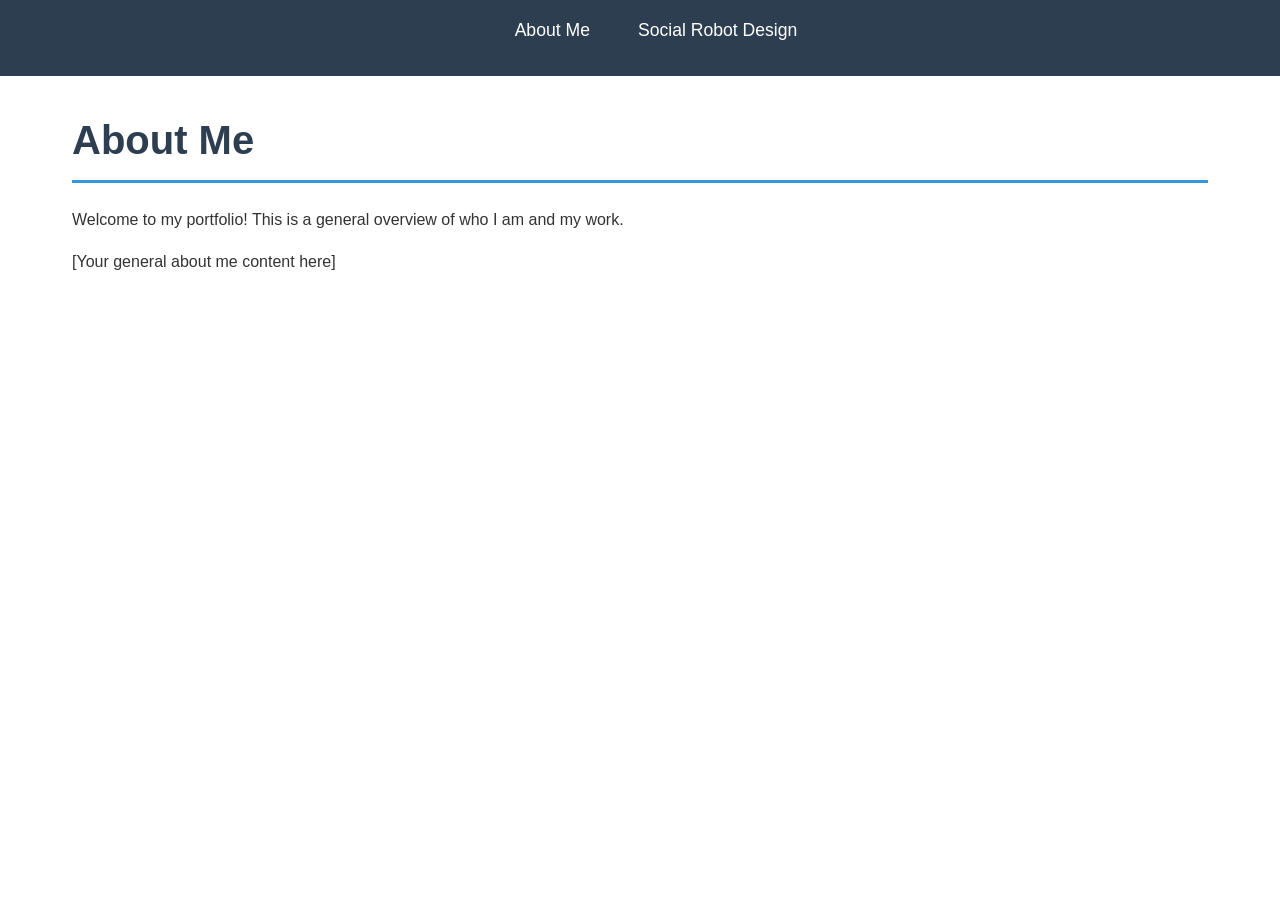
==== commit eb52e320: "Full re-design version w Session 1 updates" ====
--- a/index.html
+++ b/index.html
@@ -1,651 +1,22 @@
 <!DOCTYPE html>
 <html lang="en">
 <head>
-  <meta charset="UTF-8">
-  <meta name="viewport" content="width=device-width, initial-scale=1.0">
-  <title>Liz van Ginderen — Social Robot Design Portfolio</title>
-  <link rel="preconnect" href="https://fonts.googleapis.com">
-  <link rel="preconnect" href="https://fonts.gstatic.com" crossorigin>
-  <link href="https://fonts.googleapis.com/css2?family=Cormorant+Garamond:ital,wght@0,300;0,600;0,700;1,300;1,600&family=Jost:wght@300;400;500&display=swap" rel="stylesheet">
-
-  <style>
-    /* ── TOKENS ───────────────────────────────── */
-    :root {
-      --navy:        #192e52;
-      --navy-deep:   #111d36;
-      --blue:        #2b5ea7;
-      --blue-mid:    #3d74c7;
-      --blue-light:  #91b8e8;
-      --blue-pale:   #e8f0fb;
-      --amber:       #c28a3a;
-      --amber-pale:  #fdf2e2;
-      --bg:          #f0f4fb;
-      --surface:     #ffffff;
-      --text:        #131c2e;
-      --muted:       #4e6080;
-      --border:      #ccd8ef;
-      --radius-sm:   8px;
-      --radius:      16px;
-      --radius-lg:   24px;
-      --shadow:      0 2px 16px rgba(26,46,82,0.09);
-      --shadow-lg:   0 8px 40px rgba(26,46,82,0.16);
-    }
-
-    /* ── RESET ────────────────────────────────── */
-    *, *::before, *::after { box-sizing: border-box; margin: 0; padding: 0; }
-    html { scroll-behavior: smooth; }
-    body {
-      font-family: 'Jost', sans-serif;
-      font-weight: 300;
-      background: var(--bg);
-      color: var(--text);
-      line-height: 1.78;
-      overflow-x: hidden;
-    }
-    img { max-width: 100%; display: block; }
-    a { color: inherit; }
-
-    /* ── NAV ──────────────────────────────────── */
-    nav {
-      position: sticky;
-      top: 0;
-      z-index: 200;
-      background: var(--navy-deep);
-      display: flex;
-      align-items: center;
-      justify-content: space-between;
-      padding: 0 2.5rem;
-      height: 58px;
-      box-shadow: 0 2px 20px rgba(0,0,0,0.22);
-    }
-    .nav-brand {
-      font-family: 'Cormorant Garamond', serif;
-      font-size: 1.15rem;
-      letter-spacing: 0.04em;
-      color: white;
-      text-decoration: none;
-      font-weight: 300;
-    }
-    .nav-brand em { font-style: italic; color: var(--blue-light); }
-    .nav-links {
-      display: flex;
-      gap: 1.8rem;
-      list-style: none;
-    }
-    .nav-links a {
-      color: rgba(255,255,255,0.6);
-      text-decoration: none;
-      font-size: 0.78rem;
-      letter-spacing: 0.1em;
-      text-transform: uppercase;
-      font-weight: 400;
-      transition: color 0.2s;
-    }
-    .nav-links a:hover { color: white; }
-    .nav-hamburger { display: none; cursor: pointer; }
-    .nav-hamburger span {
-      display: block; width: 22px; height: 2px;
-      background: white; margin: 4px 0; transition: 0.2s;
-    }
-
-    /* ── HERO ─────────────────────────────────── */
-    .hero {
-      background: linear-gradient(140deg, var(--navy-deep) 0%, #1f3a6e 55%, #1a3060 100%);
-      padding: 7rem 2.5rem 4.5rem;
-      position: relative;
-      overflow: hidden;
-    }
-    .hero::before {
-      content: '';
-      position: absolute;
-      inset: 0;
-      background:
-        radial-gradient(ellipse at 75% 40%, rgba(43,94,167,0.35) 0%, transparent 60%),
-        radial-gradient(ellipse at 15% 85%, rgba(194,138,58,0.12) 0%, transparent 50%);
-      pointer-events: none;
-    }
-    /* Subtle dot-grid texture */
-    .hero::after {
-      content: '';
-      position: absolute;
-      inset: 0;
-      background-image: radial-gradient(circle, rgba(255,255,255,0.04) 1px, transparent 1px);
-      background-size: 28px 28px;
-      pointer-events: none;
-    }
-    .hero-inner {
-      max-width: 1100px;
-      margin: 0 auto;
-      position: relative;
-      z-index: 1;
-      display: grid;
-      grid-template-columns: 1.1fr 0.9fr;
-      gap: 4rem;
-      align-items: center;
-    }
-    .hero-eyebrow {
-      display: inline-flex;
-      align-items: center;
-      gap: 0.6rem;
-      background: rgba(194,138,58,0.18);
-      border: 1px solid rgba(194,138,58,0.42);
-      color: #e0af60;
-      font-size: 0.72rem;
-      letter-spacing: 0.14em;
-      text-transform: uppercase;
-      padding: 0.32rem 0.9rem;
-      border-radius: 100px;
-      margin-bottom: 1.4rem;
-      font-weight: 400;
-    }
-    .hero-eyebrow::before {
-      content: '';
-      width: 6px; height: 6px;
-      border-radius: 50%;
-      background: #e0af60;
-      flex-shrink: 0;
-    }
-    .hero-name {
-      font-family: 'Cormorant Garamond', serif;
-      font-size: clamp(3.2rem, 6vw, 5.8rem);
-      font-weight: 300;
-      line-height: 1.02;
-      color: white;
-      margin-bottom: 1.25rem;
-    }
-    .hero-name em {
-      font-style: italic;
-      color: var(--blue-light);
-    }
-    .hero-sub {
-      color: rgba(255,255,255,0.58);
-      font-size: 0.95rem;
-      max-width: 420px;
-      margin-bottom: 2.2rem;
-      line-height: 1.7;
-    }
-    .hero-pills {
-      display: flex;
-      flex-wrap: wrap;
-      gap: 0.55rem;
-    }
-    .hero-pills a {
-      background: rgba(255,255,255,0.08);
-      border: 1px solid rgba(255,255,255,0.18);
-      color: rgba(255,255,255,0.85);
-      text-decoration: none;
-      font-size: 0.8rem;
-      padding: 0.42rem 1rem;
-      border-radius: 100px;
-      transition: all 0.2s;
-      letter-spacing: 0.02em;
-    }
-    .hero-pills a:hover {
-      background: rgba(255,255,255,0.18);
-      border-color: rgba(255,255,255,0.35);
-    }
-
-    /* Hero info card */
-    .hero-infocard {
-      background: rgba(255,255,255,0.06);
-      border: 1px solid rgba(255,255,255,0.1);
-      border-radius: var(--radius-lg);
-      padding: 2.2rem;
-      backdrop-filter: blur(10px);
-    }
-    .hero-infocard-label {
-      font-size: 0.7rem;
-      letter-spacing: 0.14em;
-      text-transform: uppercase;
-      color: var(--blue-light);
-      margin-bottom: 0.75rem;
-      font-weight: 400;
-    }
-    .hero-infocard p {
-      color: rgba(255,255,255,0.72);
-      font-size: 0.9rem;
-      line-height: 1.72;
-      margin-bottom: 1.4rem;
-    }
-    .hero-infocard-rq {
-      background: rgba(43,94,167,0.28);
-      border-left: 3px solid var(--blue-light);
-      border-radius: 0 var(--radius-sm) var(--radius-sm) 0;
-      padding: 1rem 1.2rem;
-      font-style: italic;
-      color: rgba(255,255,255,0.88);
-      font-size: 0.88rem;
-      line-height: 1.65;
-    }
-
-    /* ── WAVE ─────────────────────────────────── */
-    .wave {
-      display: block;
-      background: var(--navy-deep);
-      line-height: 0;
-      margin-top: -1px;
-    }
-    .wave svg { display: block; }
-
-    /* ── LAYOUT HELPERS ──────────────────────── */
-    .container {
-      max-width: 1100px;
-      margin: 0 auto;
-      padding: 0 2.5rem;
-    }
-    section { padding: 5.5rem 0; }
-    .section-divider { border: none; border-top: 1px solid var(--border); }
-    .section-eyebrow {
-      font-size: 0.7rem;
-      letter-spacing: 0.18em;
-      text-transform: uppercase;
-      color: var(--blue);
-      font-weight: 500;
-      margin-bottom: 0.5rem;
-    }
-    .section-title {
-      font-family: 'Cormorant Garamond', serif;
-      font-size: clamp(2rem, 4vw, 3rem);
-      font-weight: 600;
-      line-height: 1.12;
-      color: var(--navy);
-      margin-bottom: 2.5rem;
-    }
-    .section-title span { color: var(--blue); }
-    .section-intro {
-      color: var(--muted);
-      max-width: 580px;
-      margin-bottom: 2.5rem;
-      font-size: 0.96rem;
-    }
-
-    /* ── ABOUT ────────────────────────────────── */
-    .about-grid {
-      display: grid;
-      grid-template-columns: 1.2fr 0.8fr;
-      gap: 3.5rem;
-      align-items: start;
-    }
-    .about-text p { color: var(--muted); margin-bottom: 1rem; font-size: 0.95rem; }
-    .about-text strong { color: var(--text); font-weight: 500; }
-    .about-stack { display: flex; flex-direction: column; gap: 1rem; }
-    .about-card {
-      background: var(--surface);
-      border: 1px solid var(--border);
-      border-radius: var(--radius);
-      padding: 1.5rem;
-      box-shadow: var(--shadow);
-    }
-    .about-card-label {
-      font-size: 0.7rem;
-      letter-spacing: 0.14em;
-      text-transform: uppercase;
-      color: var(--blue);
-      font-weight: 500;
-      margin-bottom: 0.5rem;
-    }
-    .about-card p { color: var(--muted); font-size: 0.9rem; }
-
-    /* ── CASE ─────────────────────────────────── */
-    .case-grid {
-      display: grid;
-      grid-template-columns: 1fr 1fr;
-      gap: 2.5rem;
-      align-items: start;
-    }
-    .case-text p { color: var(--muted); margin-bottom: 1rem; font-size: 0.95rem; }
-    .case-text strong { color: var(--text); font-weight: 500; }
-    .case-rq-card {
-      background: var(--navy);
-      border-radius: var(--radius-lg);
-      padding: 2.2rem;
-    }
-    .case-rq-card .lbl {
-      font-size: 0.7rem;
-      letter-spacing: 0.14em;
-      text-transform: uppercase;
-      color: var(--blue-light);
-      font-weight: 400;
-      margin-bottom: 0.7rem;
-    }
-    .case-rq-card .rq {
-      font-style: italic;
-      color: rgba(255,255,255,0.88);
-      font-size: 1rem;
-      line-height: 1.68;
-      margin-bottom: 1.6rem;
-    }
-    .case-rq-card p { color: rgba(255,255,255,0.6); font-size: 0.88rem; }
-
-    /* ── TOOLS ────────────────────────────────── */
-    .tools-grid {
-      display: grid;
-      grid-template-columns: repeat(3, 1fr);
-      gap: 1.5rem;
-    }
-    .tool-card {
-      background: var(--surface);
-      border: 1px solid var(--border);
-      border-radius: var(--radius);
-      padding: 2rem;
-      box-shadow: var(--shadow);
-      transition: transform 0.22s, box-shadow 0.22s;
-      position: relative;
-      overflow: hidden;
-    }
-    .tool-card::before {
-      content: '';
-      position: absolute;
-      top: 0; left: 0; right: 0;
-      height: 4px;
-      border-radius: var(--radius) var(--radius) 0 0;
-    }
-    .tool-card:nth-child(1)::before { background: var(--blue); }
-    .tool-card:nth-child(2)::before { background: var(--amber); }
-    .tool-card:nth-child(3)::before { background: #3a8c6a; }
-    .tool-card:hover { transform: translateY(-5px); box-shadow: var(--shadow-lg); }
-    .tool-emoji { font-size: 2rem; margin-bottom: 0.9rem; }
-    .tool-badge {
-      display: inline-block;
-      background: var(--blue-pale);
-      color: var(--blue);
-      font-size: 0.7rem;
-      padding: 0.2rem 0.65rem;
-      border-radius: 100px;
-      letter-spacing: 0.06em;
-      font-weight: 500;
-      margin-bottom: 0.75rem;
-    }
-    .tool-card:nth-child(2) .tool-badge { background: var(--amber-pale); color: #7a5520; }
-    .tool-card:nth-child(3) .tool-badge { background: #eaf5ef; color: #2a6645; }
-    .tool-name {
-      font-family: 'Cormorant Garamond', serif;
-      font-size: 1.45rem;
-      font-weight: 600;
-      color: var(--navy);
-      margin-bottom: 0.6rem;
-    }
-    .tool-def {
-      color: var(--muted);
-      font-size: 0.86rem;
-      font-style: italic;
-      margin-bottom: 0.9rem;
-      padding-bottom: 0.9rem;
-      border-bottom: 1px solid var(--border);
-      line-height: 1.65;
-    }
-    .tool-card p { color: var(--muted); font-size: 0.9rem; line-height: 1.72; }
-
-    /* ── MINDMAP ──────────────────────────────── */
-    .mindmap-outer {
-      background: #0e1524;
-      border-radius: var(--radius-lg);
-      overflow: hidden;
-      box-shadow: var(--shadow-lg);
-    }
-    .mindmap-outer img { width: 100%; }
-    .mindmap-footer {
-      background: var(--navy-deep);
-      padding: 0.9rem 1.6rem;
-      display: flex;
-      justify-content: space-between;
-      align-items: center;
-      gap: 1rem;
-    }
-    .mindmap-footer span { color: rgba(255,255,255,0.45); font-size: 0.8rem; }
-    .mindmap-footer a {
-      color: var(--blue-light);
-      text-decoration: none;
-      font-size: 0.8rem;
-      white-space: nowrap;
-      transition: color 0.2s;
-    }
-    .mindmap-footer a:hover { color: white; }
-
-    /* ── BUILDING BLOCKS ──────────────────────── */
-    .blocks-grid {
-      display: grid;
-      grid-template-columns: repeat(3, 1fr);
-      gap: 1.5rem;
-    }
-    .block-card {
-      background: var(--surface);
-      border: 1px solid var(--border);
-      border-radius: var(--radius);
-      padding: 2rem;
-      box-shadow: var(--shadow);
-    }
-    .block-icon-wrap {
-      width: 46px; height: 46px;
-      border-radius: 12px;
-      display: flex; align-items: center; justify-content: center;
-      font-size: 1.3rem;
-      margin-bottom: 1.25rem;
-    }
-    .block-icon-wrap.hw { background: var(--blue-pale); }
-    .block-icon-wrap.sw { background: var(--amber-pale); }
-    .block-icon-wrap.od { background: #eaf5ef; }
-    .block-title { font-weight: 500; font-size: 1rem; color: var(--navy); margin-bottom: 0.9rem; }
-    .block-card ul { list-style: none; }
-    .block-card ul li {
-      color: var(--muted);
-      font-size: 0.87rem;
-      padding: 0.38rem 0;
-      border-bottom: 1px solid var(--blue-pale);
-      display: flex; gap: 0.55rem; align-items: flex-start;
-    }
-    .block-card ul li:last-child { border-bottom: none; }
-    .block-card ul li::before {
-      content: '→';
-      color: var(--blue);
-      font-size: 0.78rem;
-      margin-top: 0.15rem;
-      flex-shrink: 0;
-    }
-
-    /* ── FUNCTIONAL BREAKDOWN ─────────────────── */
-    .functional-grid {
-      display: grid;
-      grid-template-columns: 1fr 1fr;
-      gap: 1.5rem;
-    }
-    .func-card {
-      background: var(--surface);
-      border: 1px solid var(--border);
-      border-radius: var(--radius);
-      padding: 2rem;
-      box-shadow: var(--shadow);
-    }
-    .func-card-title {
-      font-family: 'Cormorant Garamond', serif;
-      font-size: 1.3rem;
-      font-weight: 600;
-      color: var(--navy);
-      margin-bottom: 0.9rem;
-      display: flex; align-items: center; gap: 0.55rem;
-    }
-    .func-tags {
-      display: flex; flex-wrap: wrap; gap: 0.45rem;
-      margin-bottom: 1rem;
-    }
-    .func-tag {
-      background: var(--blue-pale);
-      color: var(--blue);
-      border: 1px solid var(--border);
-      font-size: 0.72rem;
-      padding: 0.2rem 0.65rem;
-      border-radius: 100px;
-    }
-    .func-card p { color: var(--muted); font-size: 0.9rem; line-height: 1.72; }
-
-    /* ── EXPERIMENT ───────────────────────────── */
-    .experiment-stack { display: flex; flex-direction: column; gap: 1.1rem; }
-    .experiment-row {
-      background: var(--surface);
-      border: 1px solid var(--border);
-      border-radius: var(--radius);
-      padding: 1.6rem 2rem;
-      box-shadow: var(--shadow);
-      display: flex;
-      align-items: flex-start;
-      gap: 1.8rem;
-      transition: border-color 0.2s, box-shadow 0.2s;
-    }
-    .experiment-row:hover {
-      border-color: var(--blue-light);
-      box-shadow: var(--shadow-lg);
-    }
-    .experiment-num {
-      font-family: 'Cormorant Garamond', serif;
-      font-size: 2.8rem;
-      font-weight: 600;
-      color: var(--border);
-      line-height: 1;
-      min-width: 2.4rem;
-      user-select: none;
-    }
-    .experiment-body h4 {
-      font-weight: 500;
-      color: var(--navy);
-      margin-bottom: 0.4rem;
-      font-size: 1rem;
-    }
-    .experiment-body p { color: var(--muted); font-size: 0.9rem; }
-
-    /* ── PITCH ────────────────────────────────── */
-    .pitch-banner {
-      background: linear-gradient(130deg, var(--navy-deep), #243d72);
-      border-radius: var(--radius-lg);
-      padding: 3rem 3.5rem;
-      display: flex;
-      align-items: center;
-      justify-content: space-between;
-      gap: 2rem;
-      box-shadow: var(--shadow-lg);
-    }
-    .pitch-banner h3 {
-      font-family: 'Cormorant Garamond', serif;
-      font-size: 2.1rem;
-      font-weight: 300;
-      color: white;
-      margin-bottom: 0.4rem;
-    }
-    .pitch-banner p { color: rgba(255,255,255,0.5); font-size: 0.88rem; }
-    .btn-white {
-      display: inline-block;
-      background: white;
-      color: var(--navy);
-      text-decoration: none;
-      padding: 0.8rem 2rem;
-      border-radius: 100px;
-      font-weight: 500;
-      font-size: 0.88rem;
-      white-space: nowrap;
-      transition: all 0.22s;
-      flex-shrink: 0;
-    }
-    .btn-white:hover { background: var(--blue-light); color: var(--navy-deep); }
-
-    /* ── TEAM ─────────────────────────────────── */
-    .team-grid {
-      display: flex;
-      flex-wrap: wrap;
-      gap: 1.25rem;
-      justify-content: center;
-    }
-    .team-card {
-      background: var(--surface);
-      border: 1px solid var(--border);
-      border-radius: var(--radius);
-      padding: 1.6rem 1.4rem;
-      text-align: center;
-      box-shadow: var(--shadow);
-      flex: 1 1 160px;
-      max-width: 200px;
-      transition: transform 0.2s, box-shadow 0.2s;
-    }
-    .team-card:hover { transform: translateY(-4px); box-shadow: var(--shadow-lg); }
-    .team-card.me {
-      border-color: var(--blue);
-      box-shadow: 0 0 0 3px var(--blue-pale);
-    }
-    .team-avatar {
-      width: 54px; height: 54px;
-      border-radius: 50%;
-      background: var(--blue-pale);
-      color: var(--blue);
-      font-family: 'Cormorant Garamond', serif;
-      font-size: 1.5rem;
-      font-weight: 600;
-      display: flex; align-items: center; justify-content: center;
-      margin: 0 auto 0.8rem;
-    }
-    .team-card.me .team-avatar { background: var(--blue); color: white; }
-    .team-name { font-weight: 500; font-size: 0.9rem; color: var(--navy); margin-bottom: 0.2rem; }
-    .team-id { font-size: 0.74rem; color: var(--muted); letter-spacing: 0.03em; }
-
-    /* ── FOOTER ───────────────────────────────── */
-    footer {
-      background: var(--navy-deep);
-      color: rgba(255,255,255,0.38);
-      text-align: center;
-      padding: 2.2rem;
-      font-size: 0.8rem;
-      letter-spacing: 0.05em;
-    }
-    footer a { color: rgba(255,255,255,0.55); text-decoration: none; }
-    footer a:hover { color: white; }
-
-    /* ── REVEAL ANIMATION ─────────────────────── */
-    .reveal {
-      opacity: 0;
-      transform: translateY(30px);
-      transition: opacity 0.65s ease, transform 0.65s ease;
-    }
-    .reveal.in { opacity: 1; transform: none; }
-    .reveal-delay-1 { transition-delay: 0.1s; }
-    .reveal-delay-2 { transition-delay: 0.2s; }
-    .reveal-delay-3 { transition-delay: 0.3s; }
-
-    /* ── RESPONSIVE ───────────────────────────── */
-    @media (max-width: 860px) {
-      .nav-links { display: none; }
-      .nav-hamburger { display: block; }
-
-      .hero-inner { grid-template-columns: 1fr; gap: 2rem; }
-      .hero-infocard { display: none; }
-
-      .about-grid,
-      .case-grid,
-      .functional-grid { grid-template-columns: 1fr; gap: 2rem; }
-
-      .tools-grid,
-      .blocks-grid { grid-template-columns: 1fr; }
-
-      .pitch-banner { flex-direction: column; padding: 2rem; }
-
-      nav { padding: 0 1.5rem; }
-      .container { padding: 0 1.5rem; }
-      section { padding: 3.5rem 0; }
-      .section-title { margin-bottom: 1.75rem; }
-    }
-
-    @media (max-width: 560px) {
-      .hero { padding: 4.5rem 1.5rem 3rem; }
-      .team-card { flex-basis: 140px; }
-    }
-          * {
+    <meta charset="UTF-8">
+    <meta name="viewport" content="width=device-width, initial-scale=1.0">
+    <title>Portfolio - Liz Goldfish</title>
+    <style>
+        * {
             margin: 0;
             padding: 0;
             box-sizing: border-box;
         }
- 
+
         body {
             font-family: 'Segoe UI', Tahoma, Geneva, Verdana, sans-serif;
             line-height: 1.6;
             color: #333;
         }
- 
+
         nav {
             background: #2c3e50;
             padding: 1rem 0;
@@ -653,49 +24,49 @@
             top: 0;
             z-index: 100;
         }
- 
+
         nav ul {
             list-style: none;
             display: flex;
             justify-content: center;
             flex-wrap: wrap;
         }
- 
+
         nav ul li {
             margin: 0 1.5rem;
         }
- 
+
         nav ul li a {
             color: white;
             text-decoration: none;
             font-size: 1.1rem;
             transition: color 0.3s;
         }
- 
+
         nav ul li a:hover {
             color: #3498db;
         }
- 
+
         .container {
             max-width: 1200px;
             margin: 0 auto;
             padding: 2rem;
         }
- 
+
         .section {
             display: none;
             animation: fadeIn 0.5s;
         }
- 
+
         .section.active {
             display: block;
         }
- 
+
         @keyframes fadeIn {
             from { opacity: 0; }
             to { opacity: 1; }
         }
- 
+
         h1 {
             color: #2c3e50;
             margin-bottom: 1.5rem;
@@ -703,25 +74,25 @@
             border-bottom: 3px solid #3498db;
             padding-bottom: 0.5rem;
         }
- 
+
         h2 {
             color: #34495e;
             margin-top: 2rem;
             margin-bottom: 1rem;
             font-size: 1.8rem;
         }
- 
+
         h3 {
             color: #34495e;
             margin-top: 1.5rem;
             margin-bottom: 0.8rem;
             font-size: 1.3rem;
         }
- 
+
         p {
             margin-bottom: 1rem;
         }
- 
+
         .subsection {
             background: #f8f9fa;
             padding: 1.5rem;
@@ -729,23 +100,23 @@
             margin-bottom: 2rem;
             box-shadow: 0 2px 4px rgba(0,0,0,0.1);
         }
- 
+
         ul {
             margin-left: 2rem;
             margin-bottom: 1rem;
         }
- 
+
         ul li {
             margin-bottom: 0.5rem;
         }
- 
+
         .citation {
             font-size: 0.9rem;
             color: #666;
             font-style: italic;
             margin-top: 0.5rem;
         }
- 
+
         .scenario-box {
             background: #e8f4f8;
             border-left: 4px solid #3498db;
@@ -753,12 +124,12 @@
             margin: 1.5rem 0;
             border-radius: 4px;
         }
- 
+
         .scenario-box h3 {
             margin-top: 0;
             color: #2980b9;
         }
- 
+
         .tool-template {
             background: #fff;
             border: 2px solid #3498db;
@@ -768,722 +139,319 @@
             font-family: 'Courier New', monospace;
             font-size: 0.95rem;
         }
- 
+
         .stage-direction {
             color: #27ae60;
             font-style: italic;
         }
- 
+
         .character {
             font-weight: bold;
             color: #8e44ad;
         }
- 
+
         code {
             background: #f4f4f4;
             padding: 2px 6px;
             border-radius: 3px;
             font-family: 'Courier New', monospace;
         }
- 
+
         a {
             color: #3498db;
             text-decoration: none;
         }
- 
+
         a:hover {
             text-decoration: underline;
         }
-  </style>
+    </style>
 </head>
 <body>
-
-<!-- ╔══════════════════════════════════╗ -->
-<!-- ║             NAV                  ║ -->
-<!-- ╚══════════════════════════════════╝ -->
-<nav>
-  <a href="#top" class="nav-brand">Liz <em>van Ginderen</em></a>
-  <ul class="nav-links">
-    <li><a href="#about-general">About</a></li>
-    <li><a href="#srd">Social Robot Design</a></li>
-  </ul>
-  <div class="nav-hamburger" onclick="toggleMenu(this)" aria-label="Menu">
-    <span></span><span></span><span></span>
-  </div>
-</nav>
-
-<!-- ╔══════════════════════════════════╗ -->
-<!-- ║             HERO                 ║ -->
-<!-- ╚══════════════════════════════════╝ -->
-<div id="top" class="hero">
-  <div class="hero-inner">
-   <div>
-      <h1 class="hero-name">Liz<br>van Ginderen</h1>
-      <span class="hero-eyebrow">Portfolio · Interaction & Social Robotics</span>
-      <p class="hero-sub">
-        Portfolio showcasing my work in interaction design, with a focus on Social Robot Design.
-        This includes both individual and group projects, with more to be added over time.
-      </p>
-      <div class="hero-pills">
-        <a href="#about-general">About Me</a>
-        <a href="#srd">Social Robot Design</a>
-      </div>
-    </div>
-    
-    <div class="hero-infocard">
-      <div class="hero-infocard-label">Focus</div>
-      <p>
-        Exploring how technology — especially social robots — can be designed to support meaningful
-        human experiences in domains like wellbeing, education, and healthcare.
-      </p>
-    </div>
-  </div>
-</div>
-
-<!-- Wave transition -->
-<div class="wave">
-  <svg viewBox="0 0 1440 52" xmlns="http://www.w3.org/2000/svg" preserveAspectRatio="none" width="100%" height="52">
-    <path d="M0,0 C480,52 960,0 1440,0 L1440,52 L0,52 Z" fill="#f0f4fb"/>
-  </svg>
-</div>
-
-
-<!-- ╔══════════════════════════════════════════╗ -->
-<!-- ║               GENERAL ABOUT              ║ -->
-<!-- ╚══════════════════════════════════════════╝ -->
-<section id="about-general">
-  <div class="container">
-    <p class="section-eyebrow">Personal</p>
-    <h2 class="section-title">About <span>Me</span></h2>
-    <div class="about-grid">
-      <div class="about-text reveal">
-        <p>Hi! I'm Liz van Ginderen, a student at the University of Twente with a growing interest in the intersection of technology and human experience.</p>
-        <p>Since humans are getting more and more intertwined with technology every day. I find it crucial to attempt to actively understand and design the role that these products embody in our everyday life, and in what ways this can be done more meaningfully and efficiently.</p>
-        <p>I'm fascinated by how technology can be designed to genuinely connect with people and support people in their daily life. Specifically, the domains of healthcare and education spark my interest greatly, which fits perfectly with this project about students and stress.</p>
-      </div>
-      
-      <div class="about-stack reveal reveal-delay-1">
-        <div class="about-card">
-          <div class="about-card-label">Studies</div>
-          <p>
-            MSc Interaction Technologies (University of Twente)  
-            BSc Industrial Design Engineering (TU Delft)</p>
+    <nav>
+        <ul>
+            <li><a href="#" onclick="showSection('about')">About Me</a></li>
+            <li><a href="#" onclick="showSection('srd')">Social Robot Design</a></li>
+        </ul>
+    </nav>
+
+    <div class="container">
+        <!-- About Me Section -->
+        <div id="about" class="section active">
+            <h1>About Me</h1>
+            <p>Welcome to my portfolio! This is a general overview of who I am and my work.</p>
+            <p>[Your general about me content here]</p>
         </div>
-        <div class="about-card">
-          <div class="about-card-label">Relevant Hobbies and Interests</div>
-          <p> I take great interest in the mix of Engineering and Arts, both in my professional life as well as for my personal enjoyment. I enjoy dance, photography, painting, going to concerts and galleries, as well as video editing, Illustrator, Python, Solidworks and general 3D printing.</p>
-        </div>
-      </div>
-    </div>
-  </div>
-</section>
-
-<!-- ═════════════════════════════════ -->
-<!-- SOCIAL ROBOT DESIGN HUB -->
-<!-- ═════════════════════════════════ -->
-<section id="srd">
-  <div class="container">
-
-    <p class="section-eyebrow">Course Portfolio</p>
-    <h2 class="section-title">Social Robot <span>Design</span></h2>
-
-    <p class="section-intro">
-      This section documents my work for the Social Robot Design course.
-      It includes multiple sessions exploring design tools, storytelling,
-      and human-robot interaction.
-    </p>
-
-    <!-- MINI ABOUT -->
-    <div class="about-card" style="margin-bottom:2rem;">
-      <div class="about-card-label">About This Project</div>
-      <p>
-        The course focuses on designing meaningful human-robot interactions,
-        using scenario-based design, experimentation, and critical reflection.
-      </p>
-    </div>
-
-      <!-- TEAM -->
-    <div class="container">
-      <p class="section-eyebrow">Group Work · Collaborators</p>
-      <h2 class="section-title">The <span>Team</span></h2>
-      <div class="team-grid reveal">
-        <div class="team-card">
-          <div class="team-avatar">A</div>
-          <div class="team-name">Anna Hornman</div>
-          <div class="team-id">s3056600</div>
-        </div>
-        <div class="team-card">
-          <div class="team-avatar">F</div>
-          <div class="team-name">Flim de Jong</div>
-          <div class="team-id">s2829096</div>
-        </div>
-        <div class="team-card me">
-          <div class="team-avatar">L</div>
-          <div class="team-name">Liz van Ginderen</div>
-          <div class="team-id">s27349745</div>
-        </div>
-        <div class="team-card">
-          <div class="team-avatar">O</div>
-          <div class="team-name">Oyindrila Sen Gupta</div>
-          <div class="team-id">s3697762</div>
-        </div>
-        <div class="team-card">
-          <div class="team-avatar">S</div>
-          <div class="team-name">Sarah Mans</div>
-          <div class="team-id">s2306379</div>
-        </div>
-      </div>
-    </div>
-
-    <!-- SESSION NAV -->
-    <div style="background: #34495e; padding: 1rem; border-radius: 8px; margin-bottom: 2rem;">
-        <nav>
-            <ul style="margin: 0; justify-content: flex-start;">
-                <li><a href="#" onclick="showSession('session1')" style="color: #ecf0f1;">Session 1: Design Tools</a></li>
-                <li><a href="#" onclick="showSession('session2')" style="color: #ecf0f1;">Session 2: Story Building</a></li>
-               <!-- TODO: ADD NEW SESSIONS HERE -->
-            </ul>
-        </nav>
-    </div>
-  </div>
-</section>
-
-<!-- ══════════════════════════════════════ -->
-<!-- ║  SESSION 1 (YOUR ORIGINAL CONTENT) ║ -->
-<!-- ══════════════════════════════════════ -->
-
-<section id="session1">
-  
-  <!-- ╔══════════════════════════════════╗ -->
-  <!-- ║        CASE DESCRIPTION          ║ -->
-  <!-- ╚══════════════════════════════════╝ -->
-  <section id="case">
-    <div class="container">
-      <p class="section-eyebrow">Group Work · Session 1</p>
-      <h2 class="section-title">Case <span>Description</span></h2>
-      <div class="case-grid">
-        <div class="case-text reveal">
-          <p>For this course, our group invented a design case around the question: <strong>how can we check on the wellbeing of students?</strong> After exploring multiple target groups — students aged 18–24, children aged 5–12, and the elderly — we chose to focus on <strong>university students (18–24)</strong> and their overall wellbeing.</p>
-          <p>The platform we're designing for is the <strong>MiRo robot</strong>, a biomimetic animal-inspired robot developed by Consequential Robotics. MiRo can communicate verbally through a built-in speaker and express itself physically through an actuated head, ears, tail, eyes, and locomotion system.</p>
-          <p>Our scenarios range from general wellbeing check-ins using a curated set of wellbeing questions, to guided breathing exercises, study session support, and nudging students to reconnect with friends or family. Each scenario is designed to feel natural, warm, and non-intrusive for a student context.</p>
-          <p>The wellbeing questions we drew on cover dimensions like hydration, sleep, physical activity, social connection, emotional state, and sense of effectiveness — prompting small, actionable self-care steps rather than overwhelming the student.</p>
-        </div>
-        <div class="reveal reveal-delay-1">
-          <div class="case-rq-card">
-            <div class="lbl">Research Question</div>
-            <p class="rq">"How can the MiRo robot be expanded upon to help students (ages 18–24) with their overall well-being?"</p>
-            <div class="lbl">Target Group</div>
-            <p>University students aged 18–24. A group facing unique pressures — academic load, social adjustment, irregular routines — and limited access to consistent wellbeing support.</p>
-          </div>
-        </div>
-      </div>
-    </div>
-  </section>
-  
-  <hr class="section-divider">
-  
-<!-- DESIGN TOOLS -->
-  <section id="tools">
-    <div class="container">
-      <p class="section-eyebrow">From the User Innovation Toolkit · ugent.be</p>
-      <h2 class="section-title">Design <span>Tools</span></h2>
-      <p class="section-intro">We selected three complementary methods from the User Innovation Toolkit that together let us imagine, visualise, and evaluate how MiRo could interact with students.</p>
-      <div class="tools-grid reveal">
-  
-        <div class="tool-card">
-          <div class="tool-emoji">🔭</div>
-          <div class="tool-badge">Future-oriented</div>
-          <div class="tool-name">Scenario Analysis</div>
-          <p class="tool-def">A process that enables you to envision a diversity of futures by distinguishing likely from less likely transitions and identifying the key determinants of each scenario.</p>
-          <p>For our case, scenario analysis lets us walk through concrete futures — a student sits down at their desk, MiRo initiates a check-in, questions are asked and answered. We can inhabit the student's perspective and reason through each moment. We also use it to analyse the situation <em>before</em> MiRo is introduced, making visible what problems actually exist in the student's daily routine.</p>
-        </div>
-  
-        <div class="tool-card">
-          <div class="tool-emoji">🎬</div>
-          <div class="tool-badge">Narrative &amp; Visual</div>
-          <div class="tool-name">Storyboard</div>
-          <p class="tool-def">A sequence of images that visualises how a persona uses a product or service — grounding abstract ideas in concrete, observable moments.</p>
-          <p>A storyboard brings MiRo to life: a panel showing MiRo's tail wagging as a student answers a question, or the robot guiding a breathing exercise with timed head movements. Where scenario analysis plays through the logic, storyboarding captures the emotion — and communicates our design intent to stakeholders far more vividly than words alone.</p>
-        </div>
-  
-        <div class="tool-card">
-          <div class="tool-emoji">🗺️</div>
-          <div class="tool-badge">User Experience</div>
-          <div class="tool-name">Experience Map</div>
-          <p class="tool-def">A visualisation of how a user moves through a product or service over time, mapping emotional highs and lows across different touchpoints.</p>
-          <p>Our most revealing application: creating two experience maps of the same scenario — one without MiRo, one with — and placing them side by side. This comparison shows exactly where MiRo adds emotional value and which moments in the student's day deserve the most thoughtful design attention.</p>
-        </div>
-  
-      </div>
-    </div>
-  </section>
-  
-  <hr class="section-divider">
-  
-<!-- MINDMAP  -->
-  <section id="mindmap">
-    <div class="container">
-      <p class="section-eyebrow">Problem Space</p>
-      <h2 class="section-title">Mind<span>map</span></h2>
-      <p class="section-intro reveal">A collaborative map of the problem space — covering the dimensions of wellbeing, how it might be detected, the scenarios MiRo can support, and the physical and verbal tools available to the robot.</p>
-      <div class="mindmap-outer reveal">
-        <img src="images/mindmap.png" alt="Mindmap of the MiRo student wellbeing problem space, showing wellbeing dimensions, detection methods, robot scenarios, and interaction channels" loading="lazy">
-        <div class="mindmap-footer">
-          <span>Created collaboratively in draw.io · Session 1</span>
-          <a href="https://app.diagrams.net/#G1eeFvSx3vHInnP5jiU4arC29f5TAV5k38#%7B%22pageId%22%3A%22TXSyG-_VcCZKsoqF0FE8%22%7D" target="_blank" rel="noopener">View interactive version →</a>
-        </div>
-      </div>
-    </div>
-  </section>
-  
-  <hr class="section-divider">
-  
-<!-- BUILDING BLOCKS -->
-  <section id="blocks">
-    <div class="container">
-      <p class="section-eyebrow">System Components</p>
-      <h2 class="section-title">Building <span>Blocks</span></h2>
-      <p class="section-intro reveal">MiRo's design is broken into three layers — what the robot <em>does physically</em>, how it <em>behaves in software</em>, and how it <em>looks and feels</em> to the student.</p>
-      <div class="blocks-grid reveal">
-  
-        <div class="block-card">
-          <div class="block-icon-wrap hw">⚙️</div>
-          <div class="block-title">Hardware</div>
-          <ul>
-            <li>Built-in actuated eyes and 3 DoF neck — sufficient for expressive physical communication</li>
-            <li>Additional rear speaker attachment for clearer audio during questions</li>
-            <li>Touch-activated heart rate / physiological sensors for tailored responses</li>
-            <li>Integrated timer module for structuring breathing exercises</li>
-            <li>Expanded actuators for a "dance mode" to lift student mood</li>
-          </ul>
-        </div>
-  
-        <div class="block-card">
-          <div class="block-icon-wrap sw">💻</div>
-          <div class="block-title">Software</div>
-          <ul>
-            <li>Built-in speaker enables MiRo to ask questions and guide scenarios verbally</li>
-            <li>Wizard-of-Oz approach: a human operator can puppeteer speech and physical expressions in real time</li>
-            <li>In principle, all behaviour can be Wizard-of-Oz'd — lowering technical barriers for early-stage testing</li>
-            <li>Scripted dialogue trees for repeatable wellbeing check-in flows</li>
-          </ul>
-        </div>
-  
-        <div class="block-card">
-          <div class="block-icon-wrap od">🎨</div>
-          <div class="block-title">Outer Design</div>
-          <ul>
-            <li>Custom accessories — different ears, collars, or clothes — to suit the scenario</li>
-            <li>Study-themed add-ons (e.g. a tiny graduation cap) to contextualise MiRo for university students</li>
-            <li>Playful extras (wings, themed costumes) to make the robot feel approachable, not clinical</li>
-            <li>Design philosophy: warm and expressive, never sterile or intimidating</li>
-          </ul>
-        </div>
-  
-      </div>
-    </div>
-  </section>
-  
-  <hr class="section-divider">
-
-<!-- FUNCTIONAL BREAKDOWN  -->
-  <section id="functional">
-    <div class="container">
-      <p class="section-eyebrow">System Structure</p>
-      <h2 class="section-title">Functional <span>Breakdown</span></h2>
-      <p class="section-intro reveal">MiRo's functions divide into two core channels — verbal and physical — both serving the overarching goal of detecting and responding to student wellbeing. These feed into a set of concrete scenarios.</p>
-      <div class="functional-grid reveal">
-  
-        <div class="func-card">
-          <div class="func-card-title">🗣️ Verbal Communication</div>
-          <div class="func-tags">
-            <span class="func-tag">Asking questions</span>
-            <span class="func-tag">Replying to student</span>
-            <span class="func-tag">Guided exercises</span>
-          </div>
-          <p>MiRo uses its speaker to initiate check-ins, ask targeted wellbeing questions (covering hydration, sleep, activity, mood, and social connection), and guide students through structured scenarios like breathing exercises or study breaks. Dialogue can be Wizard-of-Oz'd or scripted.</p>
-        </div>
-  
-        <div class="func-card">
-          <div class="func-card-title">🐾 Physical Expressions</div>
-          <div class="func-tags">
-            <span class="func-tag">Head nodding</span>
-            <span class="func-tag">Tail wagging</span>
-            <span class="func-tag">Ear turning</span>
-            <span class="func-tag">Eye blinking</span>
-            <span class="func-tag">Locomotion</span>
-          </div>
-          <p>MiRo's body language reinforces its verbal channel: nodding to acknowledge a student's response, wagging its tail to express warmth, turning its ears to signal attention, and moving towards the student to create physical presence and a sense of care.</p>
-        </div>
-  
-        <div class="func-card">
-          <div class="func-card-title">🧩 Scenarios</div>
-          <div class="func-tags">
-            <span class="func-tag">Overall wellbeing</span>
-            <span class="func-tag">Breathing exercise</span>
-            <span class="func-tag">Study session</span>
-            <span class="func-tag">Call a friend</span>
-          </div>
-          <p>Each scenario defines a specific interaction mode: a general check-in using the wellbeing question list, a structured breathing exercise with timed guidance, a study session break reminder, or a social nudge encouraging the student to call a friend or family member.</p>
-        </div>
-  
-        <div class="func-card">
-          <div class="func-card-title">🔍 Detecting Wellbeing</div>
-          <div class="func-tags">
-            <span class="func-tag">Self check-in</span>
-            <span class="func-tag">Health monitoring</span>
-            <span class="func-tag">Checking in on others</span>
-          </div>
-          <p>Wellbeing is detected primarily through conversation — the student self-reports. Optional physiological sensors (heart rate via touch) could add an objective layer. Over time, pattern tracking across check-ins would allow MiRo to surface trends rather than just respond to individual moments.</p>
-        </div>
-  
-      </div>
-    </div>
-  </section>
-  
-  <hr class="section-divider">
-  
-  <!-- ╔══════════════════════════════════╗ -->
-  <!-- ║      EXPERIMENTAL APPROACH       ║ -->
-  <!-- ╚══════════════════════════════════╝ -->
-  <section id="experiment">
-    <div class="container">
-      <p class="section-eyebrow">Potential Experimental Approach</p>
-      <h2 class="section-title">Experiment<span>al Design</span></h2>
-      <p class="section-intro reveal">We propose using <strong>theatre exercises</strong> — low-tech, human-enacted simulations — to rapidly test how students respond to MiRo interactions before committing to hardware or software development. A human plays the role of MiRo; students respond naturally.</p>
-      <div class="experiment-stack reveal">
-  
-        <div class="experiment-row">
-          <div class="experiment-num">01</div>
-          <div class="experiment-body">
-            <h4>Response to Check-In</h4>
-            <p>A human plays MiRo initiating a basic wellbeing check-in. We observe: do students engage? Feel comfortable? Dismiss it? This establishes a baseline for whether the interaction feels welcome in a student context.</p>
-          </div>
-        </div>
-  
-        <div class="experiment-row">
-          <div class="experiment-num">02</div>
-          <div class="experiment-body">
-            <h4>Types of Check-In</h4>
-            <p>Comparing different interaction styles — proactive vs. reactive, gentle vs. direct, routine vs. spontaneous — each enacted and observed. The goal is to find what tone and timing feels most natural and trustworthy for students.</p>
-          </div>
-        </div>
-  
-        <div class="experiment-row">
-          <div class="experiment-num">03</div>
-          <div class="experiment-body">
-            <h4>Question Themes</h4>
-            <p>Testing different wellbeing question categories (hydration, sleep, social connection, physical activity, mood) to find which resonate most with students, and which feel irrelevant or too intrusive for a robot to ask.</p>
-          </div>
-        </div>
-  
-        <div class="experiment-row">
-          <div class="experiment-num">04</div>
-          <div class="experiment-body">
-            <h4>Prompt Responses &amp; Facial Expression</h4>
-            <p>Recording both verbal answers and facial expressions in response to specific prompts. This gives qualitative emotional data that supplements self-reported responses — capturing reactions students may not consciously articulate.</p>
-          </div>
-        </div>
-  
-      </div>
-    </div>
-  </section>
-  
-  <hr class="section-divider">
-  
-  <!-- ╔══════════════════════════════════╗ -->
-  <!-- ║         PITCH / SLIDES           ║ -->
-  <!-- ╚══════════════════════════════════╝ -->
-  <section id="pitch">
-    <div class="container">
-      <p class="section-eyebrow">Presentation</p>
-      <h2 class="section-title">Pitch / <span>Slides</span></h2>
-      <div class="pitch-banner reveal">
-        <div>
-          <h3>Session 1 Pitch Deck</h3>
-          <!-- TODO: Update the description below if needed -->
-          <p>Our group presentation covering the full case, selected design tools, and proposed experimental approach — delivered as part of Session 1 of Social Robot Design.</p>
-        </div>
-        <!-- TODO: Replace # below with your actual slides URL (Google Slides, PDF, etc.) -->
-        <a href="#" class="btn-white">View Slides →</a>
-      </div>
-    </div>
-  </section>
-  
-  <hr class="section-divider">
-
-    </section>
-<!-- SECTION CHANGE -->
-<hr class="section-divider">
-
-
-<!-- ═════════════════════════════════ -->
-<!--           SESSION 2               -->
-<!-- ═════════════════════════════════ -->
-
-        <!-- Session 2 -->
-        <div id="session2" class="session-content" style="display: none;">
-            <h2>Session 2: Story Building</h2>
+
+        <!-- Social Robot Design Section -->
+        <div id="srd" class="section">
+            <h1>Social Robot Design</h1>
             
+            <!-- SRD-specific About Me -->
             <div class="subsection">
-                <h3>Overview</h3>
-                <p>Session 2 explores the role of storytelling and narrative design in human-robot interaction (HRI). Through scenario-based design methods, we investigated how stories can help us understand, communicate, and critically evaluate robot behaviors and interactions in care settings.</p>
+                <h2>About This Project</h2>
+                <p>This section documents my work in the Social Robot Design course, exploring tools and methodologies for designing meaningful human-robot interactions. The course focuses on developing critical thinking around social robotics through hands-on exploration of design tools and scenario-based approaches.</p>
             </div>
 
-            <div class="subsection">
-                <h3>Why Storytelling Matters in HRI</h3>
-                <p>As emphasized in the lecture, storytelling is fundamental to how humans understand and relate to technology. Stories serve multiple purposes in social robot design:</p>
-                <ul>
-                    <li><strong>Exploration:</strong> Stories help us imagine and test possible futures before building expensive prototypes</li>
-                    <li><strong>Communication:</strong> Scenarios provide a shared language between designers, stakeholders, and users</li>
-                    <li><strong>Critical reflection:</strong> Narratives reveal assumptions and potential problems in our designs</li>
-                    <li><strong>Expectation management:</strong> The stories we tell shape how people perceive and interact with robots</li>
-                </ul>
-                <p class="citation">Paepcke & Takayama (2010) demonstrated that setting expectations through narratives significantly influences perceived robot competence—with higher expectations leading to harsher judgments when robots underperform.</p>
+            <!-- Session Navigation -->
+            <div style="background: #34495e; padding: 1rem; border-radius: 8px; margin-bottom: 2rem;">
+                <nav>
+                    <ul style="margin: 0; justify-content: flex-start;">
+                        <li><a href="#" onclick="showSession('session1')" style="color: #ecf0f1;">Session 1: Design Tools</a></li>
+                        <li><a href="#" onclick="showSession('session2')" style="color: #ecf0f1;">Session 2: Story Building</a></li>
+                    </ul>
+                </nav>
             </div>
 
-            <div class="subsection">
-                <h3>Our Design Tool: The HRI Office-Script Template</h3>
-                <p>We developed a hybrid scenario-building tool that combines structured scriptwriting with improvisational documentary-style reflection. This approach was grounded in research on scripting for participatory design and design documentaries.</p>
+            <!-- Session 1 -->
+            <div id="session1" class="session-content">
+                <h2>Session 1: Design Tools</h2>
+                 <div class="subsection">
+                    <h3>Case Description</h3>
+                    <p>For this course, our group invented a design case around the question: <strong>how can we check on the wellbeing of students?</strong> After exploring multiple target groups — students aged 18–24, children aged 5–12, and the elderly — we chose to focus on <strong>university students (18–24)</strong> and their overall wellbeing.</p>
+                    <p>The platform we're designing for is the <strong>MiRo robot</strong>, a biomimetic animal-inspired robot developed by Consequential Robotics. MiRo can communicate verbally through a built-in speaker and express itself physically through an actuated head, ears, tail, eyes, and locomotion system.</p>
+                    <p>Our scenarios range from general wellbeing check-ins using a curated set of wellbeing questions, to guided breathing exercises, study session support, and nudging students to reconnect with friends or family. Each scenario is designed to feel natural, warm, and non-intrusive for a student context.</p>
+                    <p>The wellbeing questions we drew on cover dimensions like hydration, sleep, physical activity, social connection, emotional state, and sense of effectiveness — prompting small, actionable self-care steps rather than overwhelming the student.</p>
+                </div>
+
+                <div class="subsection">
+                    <h3>Research Question</h3>
+                    <p>"How can the MiRo robot be expanded upon to help students (ages 18–24) with their overall well-being?"</p>
+                </div>
+              
+              <div class="subsection">
+                    <h3></h3>
+                    <p></p>
+                </div>
+              
+              <div class="subsection">
+                    <h3>Target Group</h3>
+                    <p>University students aged 18–24. A group facing unique pressures — academic load, social adjustment, irregular routines — and limited access to consistent wellbeing support.</p>
+                </div>
+              
+              <div class="subsection">
+                    <h3>Design Tools</h3>
+                    <p></p>
+                </div>
+
+          
+
+            <!-- Session 2 -->
+            <div id="session2" class="session-content" style="display: none;">
+                <h2>Session 2: Story Building</h2>
                 
-                <h4>Design Rationale</h4>
-                <p>Our tool draws inspiration from:</p>
-                <ul>
-                    <li><strong>Scenario-based design:</strong> Provides structure for exploring robot interactions in context (van der Bijl-Brouwer & van der Voort, 2013)</li>
-                    <li><strong>Documentary film methods:</strong> Allows for capturing multiple perspectives and reflective commentary (Raijmakers et al., 2006)</li>
-                    <li><strong>Improvisational theatre:</strong> Enables exploration of unexpected interactions and emergent behaviors (Dertien et al., 2024)</li>
-                </ul>
-
-                <h4>The Template Structure</h4>
-                <div class="tool-template">
-                    <p><span class="character">Setup:</span></p>
-                    <p class="stage-direction">[Describe the setup of the scenario, where is it, when is it, who is on screen, any important people for the scenario that are off-screen]</p>
+                <div class="subsection">
+                    <h3>Overview</h3>
+                    <p>Session 2 explores the role of storytelling and narrative design in human-robot interaction (HRI). Through scenario-based design methods, we investigated how stories can help us understand, communicate, and critically evaluate robot behaviors and interactions in care settings.</p>
+                </div>
+
+                <div class="subsection">
+                    <h3>Why Storytelling Matters in HRI</h3>
+                    <p>As emphasized in the lecture, storytelling is fundamental to how humans understand and relate to technology. Stories serve multiple purposes in social robot design:</p>
+                    <ul>
+                        <li><strong>Exploration:</strong> Stories help us imagine and test possible futures before building expensive prototypes</li>
+                        <li><strong>Communication:</strong> Scenarios provide a shared language between designers, stakeholders, and users</li>
+                        <li><strong>Critical reflection:</strong> Narratives reveal assumptions and potential problems in our designs</li>
+                        <li><strong>Expectation management:</strong> The stories we tell shape how people perceive and interact with robots</li>
+                    </ul>
+                    <p class="citation">Paepcke & Takayama (2010) demonstrated that setting expectations through narratives significantly influences perceived robot competence—with higher expectations leading to harsher judgments when robots underperform.</p>
+                </div>
+
+                <div class="subsection">
+                    <h3>Our Design Tool: The HRI Office-Script Template</h3>
+                    <p>We developed a hybrid scenario-building tool that combines structured scriptwriting with improvisational documentary-style reflection. This approach was grounded in research on scripting for participatory design and design documentaries.</p>
                     
-                    <p><span class="character">Robot [name]:</span></p>
-                    <ul>
-                        <li><strong>Action:</strong> <span class="stage-direction">[Describe the function of the robot. What is it doing?]</span></li>
-                        <li><strong>Intent:</strong> <span class="stage-direction">[Describe the purpose. Why is it doing that?]</span></li>
-                        <li><strong>Emotion:</strong> <span class="stage-direction">[Describe the feeling/emotion behind the action and intent.]</span></li>
-                    </ul>
-
-                    <p><span class="character">[Insert your usergroup]:</span></p>
-                    <ul>
-                        <li><strong>Action:</strong> <span class="stage-direction">[Describe the action of the user. What are they doing?]</span></li>
-                        <li><strong>Intent:</strong> <span class="stage-direction">[Describe the purpose. Why are they doing that?]</span></li>
-                        <li><strong>Emotion:</strong> <span class="stage-direction">[Describe the feeling/emotion behind the action and intent.]</span></li>
-                    </ul>
-
-                    <p><span class="character">OFFICE-Breakout:</span> <span class="stage-direction">[question asked]</span></p>
-                    <p class="stage-direction">[Include a general funny comment or reflection about the scene. It could be mocking the scenario or interaction. It is set up in an interview documentary style as if the character/robot is reflecting on what had just happened.]</p>
-
-                    <p class="stage-direction">[Repeat as necessary]</p>
-                </div>
-
-                <h4>Why This Structure Works</h4>
-                <p>The template addresses specific challenges in HRI design:</p>
-                <ul>
-                    <li><strong>Separates action, intent, and emotion:</strong> Forces designers to think beyond surface behaviors to underlying motivations</li>
-                    <li><strong>Documentary breakouts:</strong> Provides space for reflection and critical commentary, preventing "rosy stories" that over-promise robot capabilities</li>
-                    <li><strong>Flexibility:</strong> Allows improvisation within structure, capturing unexpected interactions while maintaining focus</li>
-                    <li><strong>Multiple perspectives:</strong> Explicitly includes both human and robot viewpoints</li>
-                </ul>
-
-                <p class="citation">References: Raijmakers et al. (2006) "Design documentaries: inspiring design research through documentary film"; Dertien et al. (2024) "Improvisation Theatre as HRI simulation tool"</p>
-            </div>
-
-            <div class="subsection">
-                <h3>Scenarios: MIRO-E in Study Settings</h3>
-                <p>We applied our tool to explore interactions with a MIRO-E robot designed to support student wellbeing during study sessions. Two scenarios were developed to explore different aspects of the interaction.</p>
-
-                <div class="scenario-box">
-                    <h3>Scenario 1: Wellbeing Check-In (Frequent Use)</h3>
-                    <p><strong>Context:</strong> Active classroom with students working on homework. MIRO robot autonomously monitors study patterns and performs wellbeing interventions.</p>
+                    <h4>Design Rationale</h4>
+                    <p>Our tool draws inspiration from:</p>
+                    <ul>
+                        <li><strong>Scenario-based design:</strong> Provides structure for exploring robot interactions in context (van der Bijl-Brouwer & van der Voort, 2013)</li>
+                        <li><strong>Documentary film methods:</strong> Allows for capturing multiple perspectives and reflective commentary (Raijmakers et al., 2006)</li>
+                        <li><strong>Improvisational theatre:</strong> Enables exploration of unexpected interactions and emergent behaviors (Dertien et al., 2024)</li>
+                    </ul>
+
+                    <h4>The Template Structure</h4>
+                    <div class="tool-template">
+                        <p><span class="character">Setup:</span></p>
+                        <p class="stage-direction">[Describe the setup of the scenario, where is it, when is it, who is on screen, any important people for the scenario that are off-screen]</p>
+                        
+                        <p><span class="character">Robot [name]:</span></p>
+                        <ul>
+                            <li><strong>Action:</strong> <span class="stage-direction">[Describe the function of the robot. What is it doing?]</span></li>
+                            <li><strong>Intent:</strong> <span class="stage-direction">[Describe the purpose. Why is it doing that?]</span></li>
+                            <li><strong>Emotion:</strong> <span class="stage-direction">[Describe the feeling/emotion behind the action and intent.]</span></li>
+                        </ul>
+
+                        <p><span class="character">[Insert your usergroup]:</span></p>
+                        <ul>
+                            <li><strong>Action:</strong> <span class="stage-direction">[Describe the action of the user. What are they doing?]</span></li>
+                            <li><strong>Intent:</strong> <span class="stage-direction">[Describe the purpose. Why are they doing that?]</span></li>
+                            <li><strong>Emotion:</strong> <span class="stage-direction">[Describe the feeling/emotion behind the action and intent.]</span></li>
+                        </ul>
+
+                        <p><span class="character">OFFICE-Breakout:</span> <span class="stage-direction">[question asked]</span></p>
+                        <p class="stage-direction">[Include a general funny comment or reflection about the scene. It could be mocking the scenario or interaction. It is set up in an interview documentary style as if the character/robot is reflecting on what had just happened.]</p>
+
+                        <p class="stage-direction">[Repeat as necessary]</p>
+                    </div>
+
+                    <h4>Why This Structure Works</h4>
+                    <p>The template addresses specific challenges in HRI design:</p>
+                    <ul>
+                        <li><strong>Separates action, intent, and emotion:</strong> Forces designers to think beyond surface behaviors to underlying motivations</li>
+                        <li><strong>Documentary breakouts:</strong> Provides space for reflection and critical commentary, preventing "rosy stories" that over-promise robot capabilities</li>
+                        <li><strong>Flexibility:</strong> Allows improvisation within structure, capturing unexpected interactions while maintaining focus</li>
+                        <li><strong>Multiple perspectives:</strong> Explicitly includes both human and robot viewpoints</li>
+                    </ul>
+
+                    <p class="citation">References: Raijmakers et al. (2006) "Design documentaries: inspiring design research through documentary film"; Dertien et al. (2024) "Improvisation Theatre as HRI simulation tool"</p>
+                </div>
+
+                <div class="subsection">
+                    <h3>Scenarios: MIRO-E in Study Settings</h3>
+                    <p>We applied our tool to explore interactions with a MIRO-E robot designed to support student wellbeing during study sessions. Two scenarios were developed to explore different aspects of the interaction.</p>
+
+                    <div class="scenario-box">
+                        <h3>Scenario 1: Wellbeing Check-In (Frequent Use)</h3>
+                        <p><strong>Context:</strong> Active classroom with students working on homework. MIRO robot autonomously monitors study patterns and performs wellbeing interventions.</p>
+                        
+                        <p><strong>Setup:</strong> Student has been typing for 40 minutes without a break. MIRO approaches to suggest a breathing exercise.</p>
+
+                        <p><strong>Key Interaction:</strong></p>
+                        <ul>
+                            <li><strong>Robot behavior:</strong> Ears perk forward, light brightens, moves closer in 30-second cycles until acknowledged</li>
+                            <li><strong>Robot intent:</strong> Check in on student wellbeing, offer supportive intervention</li>
+                            <li><strong>Student state:</strong> Focused, stressed, wearing headphones—initially annoyed but ultimately accepting</li>
+                        </ul>
+
+                        <p><strong>Design Tension:</strong> This scenario explores the balance between supportive care and intrusive interruption. When does wellbeing monitoring feel helpful versus controlling?</p>
+
+                        <p><strong>Office-Style Reflection:</strong></p>
+                        <p><em>MIRO:</em> "Well I'm glad the student did a relaxing exercise. It seemed very necessary!"</p>
+                        <p><em>Student:</em> "I feel a lot better now. Wheeew"</p>
+
+                        <p><strong>Insights:</strong> The scenario reveals how robot persistence can be perceived differently depending on student state. The documentary format allowed us to capture the internal conflict—annoyance versus recognition of need—that wouldn't be visible in traditional scenario descriptions.</p>
+                    </div>
+
+                    <div class="scenario-box">
+                        <h3>Scenario 2: Deaf Student (Edge Case)</h3>
+                        <p><strong>Context:</strong> Same classroom setting, but MIRO encounters a deaf student who cannot hear verbal instructions.</p>
+                        
+                        <p><strong>Setup:</strong> MIRO approaches student and attempts verbal communication, which goes unheard. Robot escalates attempts to get attention.</p>
+
+                        <p><strong>Key Interaction:</strong></p>
+                        <ul>
+                            <li><strong>Robot behavior:</strong> Increases volume, adds movement (back and forth), lights, sounds—growing frustration evident in behavior</li>
+                            <li><strong>Robot emotion:</strong> Frustration, confusion at lack of response</li>
+                            <li><strong>Student response:</strong> Eventually looks up, confused by erratic robot behavior with no understanding of intent</li>
+                        </ul>
+
+                        <p><strong>Design Failure:</strong> This scenario exposes a critical accessibility gap—the robot lacks alternative communication modalities and has no way to recognize or adapt to deafness.</p>
+
+                        <p><strong>Office-Style Reflection:</strong></p>
+                        <p><em>Deaf student:</em> "This robot is acting really weird. I have no idea what to think of this."</p>
+
+                        <p><strong>Insights:</strong> Edge cases reveal design assumptions. The robot was designed assuming auditory communication, without fallback strategies. The escalating frustration behavior also raises questions about robot emotion displays—should robots show frustration with users? The scenario makes these issues visceral and memorable rather than abstract.</p>
+
+                        <p class="citation">This reflects warnings from the lecture about technology being "used only and exactly in the way it was intended"—designs must account for diverse users and unexpected contexts.</p>
+                    </div>
+                </div>
+
+                <div class="subsection">
+                    <h3>Evaluation of Our Tool</h3>
                     
-                    <p><strong>Setup:</strong> Student has been typing for 40 minutes without a break. MIRO approaches to suggest a breathing exercise.</p>
-
-                    <p><strong>Key Interaction:</strong></p>
-                    <ul>
-                        <li><strong>Robot behavior:</strong> Ears perk forward, light brightens, moves closer in 30-second cycles until acknowledged</li>
-                        <li><strong>Robot intent:</strong> Check in on student wellbeing, offer supportive intervention</li>
-                        <li><strong>Student state:</strong> Focused, stressed, wearing headphones—initially annoyed but ultimately accepting</li>
-                    </ul>
-
-                    <p><strong>Design Tension:</strong> This scenario explores the balance between supportive care and intrusive interruption. When does wellbeing monitoring feel helpful versus controlling?</p>
-
-                    <p><strong>Office-Style Reflection:</strong></p>
-                    <p><em>MIRO:</em> "Well I'm glad the student did a relaxing exercise. It seemed very necessary!"</p>
-                    <p><em>Student:</em> "I feel a lot better now. Wheeew"</p>
-
-                    <p><strong>Insights:</strong> The scenario reveals how robot persistence can be perceived differently depending on student state. The documentary format allowed us to capture the internal conflict—annoyance versus recognition of need—that wouldn't be visible in traditional scenario descriptions.</p>
-                </div>
-
-                <div class="scenario-box">
-                    <h3>Scenario 2: Deaf Student (Edge Case)</h3>
-                    <p><strong>Context:</strong> Same classroom setting, but MIRO encounters a deaf student who cannot hear verbal instructions.</p>
+                    <h4>Strengths</h4>
+                    <ul>
+                        <li><strong>Reveals hidden assumptions:</strong> The structured format forced us to articulate robot emotions and intents we hadn't consciously considered</li>
+                        <li><strong>Balances structure and flexibility:</strong> Template provides consistency while allowing improvisation</li>
+                        <li><strong>Multiple perspectives:</strong> Documentary breakouts capture what characters are thinking, not just what they do</li>
+                        <li><strong>Memorable:</strong> The Office-style format makes scenarios more engaging and easier to discuss with stakeholders</li>
+                        <li><strong>Exposes gaps:</strong> Edge case scenario immediately highlighted accessibility issues we hadn't considered</li>
+                    </ul>
+
+                    <h4>Limitations & Improvements</h4>
+                    <ul>
+                        <li><strong>Still requires interpretation:</strong> Script doesn't capture full physicality—would benefit from video prototyping or theatre simulation</li>
+                        <li><strong>Risk of anthropomorphization:</strong> Assigning emotions to robots might reinforce unrealistic expectations</li>
+                        <li><strong>Needs iteration:</strong> Documentary breakouts could be structured more systematically with specific prompts</li>
+                        <li><strong>Limited validation:</strong> Should be tested with actual students and care workers to validate scenarios</li>
+                    </ul>
+
+                    <h4>Grounding in Literature</h4>
+                    <p>Our tool aligns with established HRI design methods:</p>
+                    <ul>
+                        <li>Follows scenario-based design principles (van der Bijl-Brouwer & van der Voort, 2013) while adding the documentary layer for critical reflection</li>
+                        <li>Addresses the need for HRI-specific tools highlighted in lecture—incorporates robot emotional states and interaction patterns unique to social robotics</li>
+                        <li>Builds on research showing improvisation theatre's value for HRI simulation (Dertien et al., 2024)</li>
+                        <li>Incorporates lessons from science fiction prototyping (Johnson, 2011) about exploring both utopian and dystopian futures</li>
+                    </ul>
+                </div>
+
+                <div class="subsection">
+                    <h3>Key Takeaways</h3>
+                    <p>This session reinforced several critical lessons for social robot design:</p>
                     
-                    <p><strong>Setup:</strong> MIRO approaches student and attempts verbal communication, which goes unheard. Robot escalates attempts to get attention.</p>
-
-                    <p><strong>Key Interaction:</strong></p>
-                    <ul>
-                        <li><strong>Robot behavior:</strong> Increases volume, adds movement (back and forth), lights, sounds—growing frustration evident in behavior</li>
-                        <li><strong>Robot emotion:</strong> Frustration, confusion at lack of response</li>
-                        <li><strong>Student response:</strong> Eventually looks up, confused by erratic robot behavior with no understanding of intent</li>
-                    </ul>
-
-                    <p><strong>Design Failure:</strong> This scenario exposes a critical accessibility gap—the robot lacks alternative communication modalities and has no way to recognize or adapt to deafness.</p>
-
-                    <p><strong>Office-Style Reflection:</strong></p>
-                    <p><em>Deaf student:</em> "This robot is acting really weird. I have no idea what to think of this."</p>
-
-                    <p><strong>Insights:</strong> Edge cases reveal design assumptions. The robot was designed assuming auditory communication, without fallback strategies. The escalating frustration behavior also raises questions about robot emotion displays—should robots show frustration with users? The scenario makes these issues visceral and memorable rather than abstract.</p>
-
-                    <p class="citation">This reflects warnings from the lecture about technology being "used only and exactly in the way it was intended"—designs must account for diverse users and unexpected contexts.</p>
-                </div>
-            </div>
-
-            <div class="subsection">
-                <h3>Evaluation of Our Tool</h3>
-                
-                <h4>Strengths</h4>
-                <ul>
-                    <li><strong>Reveals hidden assumptions:</strong> The structured format forced us to articulate robot emotions and intents we hadn't consciously considered</li>
-                    <li><strong>Balances structure and flexibility:</strong> Template provides consistency while allowing improvisation</li>
-                    <li><strong>Multiple perspectives:</strong> Documentary breakouts capture what characters are thinking, not just what they do</li>
-                    <li><strong>Memorable:</strong> The Office-style format makes scenarios more engaging and easier to discuss with stakeholders</li>
-                    <li><strong>Exposes gaps:</strong> Edge case scenario immediately highlighted accessibility issues we hadn't considered</li>
-                </ul>
-
-                <h4>Limitations & Improvements</h4>
-                <ul>
-                    <li><strong>Still requires interpretation:</strong> Script doesn't capture full physicality—would benefit from video prototyping or theatre simulation</li>
-                    <li><strong>Risk of anthropomorphization:</strong> Assigning emotions to robots might reinforce unrealistic expectations</li>
-                    <li><strong>Needs iteration:</strong> Documentary breakouts could be structured more systematically with specific prompts</li>
-                    <li><strong>Limited validation:</strong> Should be tested with actual students and care workers to validate scenarios</li>
-                </ul>
-
-                <h4>Grounding in Literature</h4>
-                <p>Our tool aligns with established HRI design methods:</p>
-                <ul>
-                    <li>Follows scenario-based design principles (van der Bijl-Brouwer & van der Voort, 2013) while adding the documentary layer for critical reflection</li>
-                    <li>Addresses the need for HRI-specific tools highlighted in lecture—incorporates robot emotional states and interaction patterns unique to social robotics</li>
-                    <li>Builds on research showing improvisation theatre's value for HRI simulation (Dertien et al., 2024)</li>
-                    <li>Incorporates lessons from science fiction prototyping (Johnson, 2011) about exploring both utopian and dystopian futures</li>
-                </ul>
-            </div>
-
-            <div class="subsection">
-                <h3>Key Takeaways</h3>
-                <p>This session reinforced several critical lessons for social robot design:</p>
-                
-                <ol>
-                    <li><strong>Stories shape expectations:</strong> The narratives we create around robots directly influence how people interact with and judge them. We must be careful not to tell "rosy stories" that set up unrealistic expectations.</li>
-                    
-                    <li><strong>Edge cases matter:</strong> The deaf student scenario revealed more about our design assumptions than the typical use case. Critical and speculative scenarios are essential for robust design.</li>
-                    
-                    <li><strong>Tools need tailoring:</strong> Generic scenario methods don't capture HRI-specific concerns like robot emotional expression, expectation management, and the social dynamics of human-robot encounters. We need HRI-specific tools.</li>
-                    
-                    <li><strong>Multiple perspectives are essential:</strong> Understanding both human and robot "viewpoints" (even if the robot's is designed) helps identify interaction breakdowns and design opportunities.</li>
-                    
-                    <li><strong>Storytelling is a design tool, not just communication:</strong> Creating scenarios doesn't just help us explain designs—it actively shapes and improves them by forcing us to think through details we'd otherwise miss.</li>
-                </ol>
-            </div>
-
-            <div class="subsection">
-                <h3>References</h3>
-                <ul style="list-style: none; margin-left: 0;">
-                    <li>Dertien, E., Van Delden, R., & Reidsma, D. (2024). Improvisation Theatre as HRI simulation tool. <em>Proceedings of the 9th International Conference on Movement and Computing</em>, 1-8.</li>
-                    
-                    <li>Johnson, B.D. (2011). <em>Science Fiction Prototyping: Designing the Future with SF</em>. Morgan & Claypool.</li>
-                    
-                    <li>Paepcke, S., & Takayama, L. (2010). Judging a bot by its cover: An experiment on expectation setting for personal robots. <em>Proceedings of the 5th ACM/IEEE International Conference on Human-Robot Interaction (HRI)</em>, 45-52.</li>
-                    
-                    <li>Raijmakers, B., Gaver, W.W., & Bishay, J. (2006). Design documentaries: Inspiring design research through documentary film. <em>Proceedings of the 6th Conference on Designing Interactive Systems</em>, 229-238.</li>
-                    
-                    <li>van der Bijl-Brouwer, M., & van der Voort, M.C. (2013). Exploring future use: scenario based design. In <em>Advanced Design Methods for Successful Innovation</em>.</li>
-                </ul>
-            </div>
-
-            <div class="subsection">
-                <h3>Collaborators</h3>
-                <p>This work was completed as part of a group project. Special thanks to my team members for their contributions to developing and testing the HRI Office-Script template.</p>
+                    <ol>
+                        <li><strong>Stories shape expectations:</strong> The narratives we create around robots directly influence how people interact with and judge them. We must be careful not to tell "rosy stories" that set up unrealistic expectations.</li>
+                        
+                        <li><strong>Edge cases matter:</strong> The deaf student scenario revealed more about our design assumptions than the typical use case. Critical and speculative scenarios are essential for robust design.</li>
+                        
+                        <li><strong>Tools need tailoring:</strong> Generic scenario methods don't capture HRI-specific concerns like robot emotional expression, expectation management, and the social dynamics of human-robot encounters. We need HRI-specific tools.</li>
+                        
+                        <li><strong>Multiple perspectives are essential:</strong> Understanding both human and robot "viewpoints" (even if the robot's is designed) helps identify interaction breakdowns and design opportunities.</li>
+                        
+                        <li><strong>Storytelling is a design tool, not just communication:</strong> Creating scenarios doesn't just help us explain designs—it actively shapes and improves them by forcing us to think through details we'd otherwise miss.</li>
+                    </ol>
+                </div>
+
+                <div class="subsection">
+                    <h3>References</h3>
+                    <ul style="list-style: none; margin-left: 0;">
+                        <li>Dertien, E., Van Delden, R., & Reidsma, D. (2024). Improvisation Theatre as HRI simulation tool. <em>Proceedings of the 9th International Conference on Movement and Computing</em>, 1-8.</li>
+                        
+                        <li>Johnson, B.D. (2011). <em>Science Fiction Prototyping: Designing the Future with SF</em>. Morgan & Claypool.</li>
+                        
+                        <li>Paepcke, S., & Takayama, L. (2010). Judging a bot by its cover: An experiment on expectation setting for personal robots. <em>Proceedings of the 5th ACM/IEEE International Conference on Human-Robot Interaction (HRI)</em>, 45-52.</li>
+                        
+                        <li>Raijmakers, B., Gaver, W.W., & Bishay, J. (2006). Design documentaries: Inspiring design research through documentary film. <em>Proceedings of the 6th Conference on Designing Interactive Systems</em>, 229-238.</li>
+                        
+                        <li>van der Bijl-Brouwer, M., & van der Voort, M.C. (2013). Exploring future use: scenario based design. In <em>Advanced Design Methods for Successful Innovation</em>.</li>
+                    </ul>
+                </div>
+
+                <div class="subsection">
+                    <h3>Collaborators</h3>
+                    <p>This work was completed as part of a group project. Special thanks to my team members for their contributions to developing and testing the HRI Office-Script template.</p>
+                </div>
             </div>
         </div>
     </div>
-</div>
-
-
-
-<!-- ╔══════════════════════════════════╗ -->
-<!-- ║            FOOTER                ║ -->
-<!-- ╚══════════════════════════════════╝ -->
-<footer>
-  <p>Liz van Ginderen &nbsp;·&nbsp; Social Robot Design &nbsp;·&nbsp; University of Twente &nbsp;·&nbsp; 2025</p>
-  <p>This portfolio was vibecoded with the help of Claude Sonnet 4.6. I take full responsibility for the final outcome.</p>
-  <p style="margin-top:0.4rem">
-    MiRo robot by <a href="https://www.miro-e.com/welcome" target="_blank" rel="noopener">Consequential Robotics</a>
-    &nbsp;·&nbsp;
-    Design tools from <a href="https://userinnovationtoolkit.ugent.be/#/toolkit" target="_blank" rel="noopener">User Innovation Toolkit (UGent)</a>
-  </p>
-</footer>
-
-
-<script>
-  function showSection(sectionId) {
-      // Hide all main sections
-      const sections = document.querySelectorAll('.section');
-      sections.forEach(section => section.classList.remove('active'));
-      
-      // Show selected section
-      document.getElementById(sectionId).classList.add('active');
-  }
-
-  function showSession(sessionId) {
-      // Hide all session contents
-      const sessions = document.querySelectorAll('.session-content');
-      sessions.forEach(session => session.style.display = 'none');
-      
-      // Show selected session
-      document.getElementById(sessionId).style.display = 'block';
-      
-      // Scroll to top of SRD section
-      document.getElementById('srd').scrollIntoView({ behavior: 'smooth' });
-  }
-
-  // Show Session 1 by default when SRD is opened
-  document.querySelector('a[onclick="showSection(\'srd\')"]').addEventListener('click', function() {
-      setTimeout(() => showSession('session1'), 100);
-  });
-  
-  // ── Scroll reveal ──────────────────────────────
-  const revealObserver = new IntersectionObserver((entries) => {
-    entries.forEach(e => { if (e.isIntersecting) e.target.classList.add('in'); });
-  }, { threshold: 0.08 });
-  document.querySelectorAll('.reveal').forEach(el => revealObserver.observe(el));
-
-  // ── Mobile nav toggle ──────────────────────────
-  function toggleMenu(btn) {
-    const links = document.querySelector('.nav-links');
-    const open = links.style.display === 'flex';
-    links.style.display = open ? 'none' : 'flex';
-    links.style.flexDirection = 'column';
-    links.style.position = 'absolute';
-    links.style.top = '58px';
-    links.style.right = '0';
-    links.style.background = '#111d36';
-    links.style.padding = '1rem 2rem';
-    links.style.gap = '1rem';
-    links.style.boxShadow = '0 8px 24px rgba(0,0,0,0.3)';
-    if (open) links.removeAttribute('style');
-  }
-
-  // Close mobile nav on link click
-  document.querySelectorAll('.nav-links a').forEach(a => {
-    a.addEventListener('click', () => {
-      const links = document.querySelector('.nav-links');
-      if (window.innerWidth <= 860) links.removeAttribute('style');
-    });
-  });
-</script>
-
+
+    <script>
+        function showSection(sectionId) {
+            // Hide all main sections
+            const sections = document.querySelectorAll('.section');
+            sections.forEach(section => section.classList.remove('active'));
+            
+            // Show selected section
+            document.getElementById(sectionId).classList.add('active');
+        }
+
+        function showSession(sessionId) {
+            // Hide all session contents
+            const sessions = document.querySelectorAll('.session-content');
+            sessions.forEach(session => session.style.display = 'none');
+            
+            // Show selected session
+            document.getElementById(sessionId).style.display = 'block';
+            
+            // Scroll to top of SRD section
+            document.getElementById('srd').scrollIntoView({ behavior: 'smooth' });
+        }
+
+        // Show Session 1 by default when SRD is opened
+        document.querySelector('a[onclick="showSection(\'srd\')"]').addEventListener('click', function() {
+            setTimeout(() => showSession('session1'), 100);
+        });
+    </script>
 </body>
 </html>
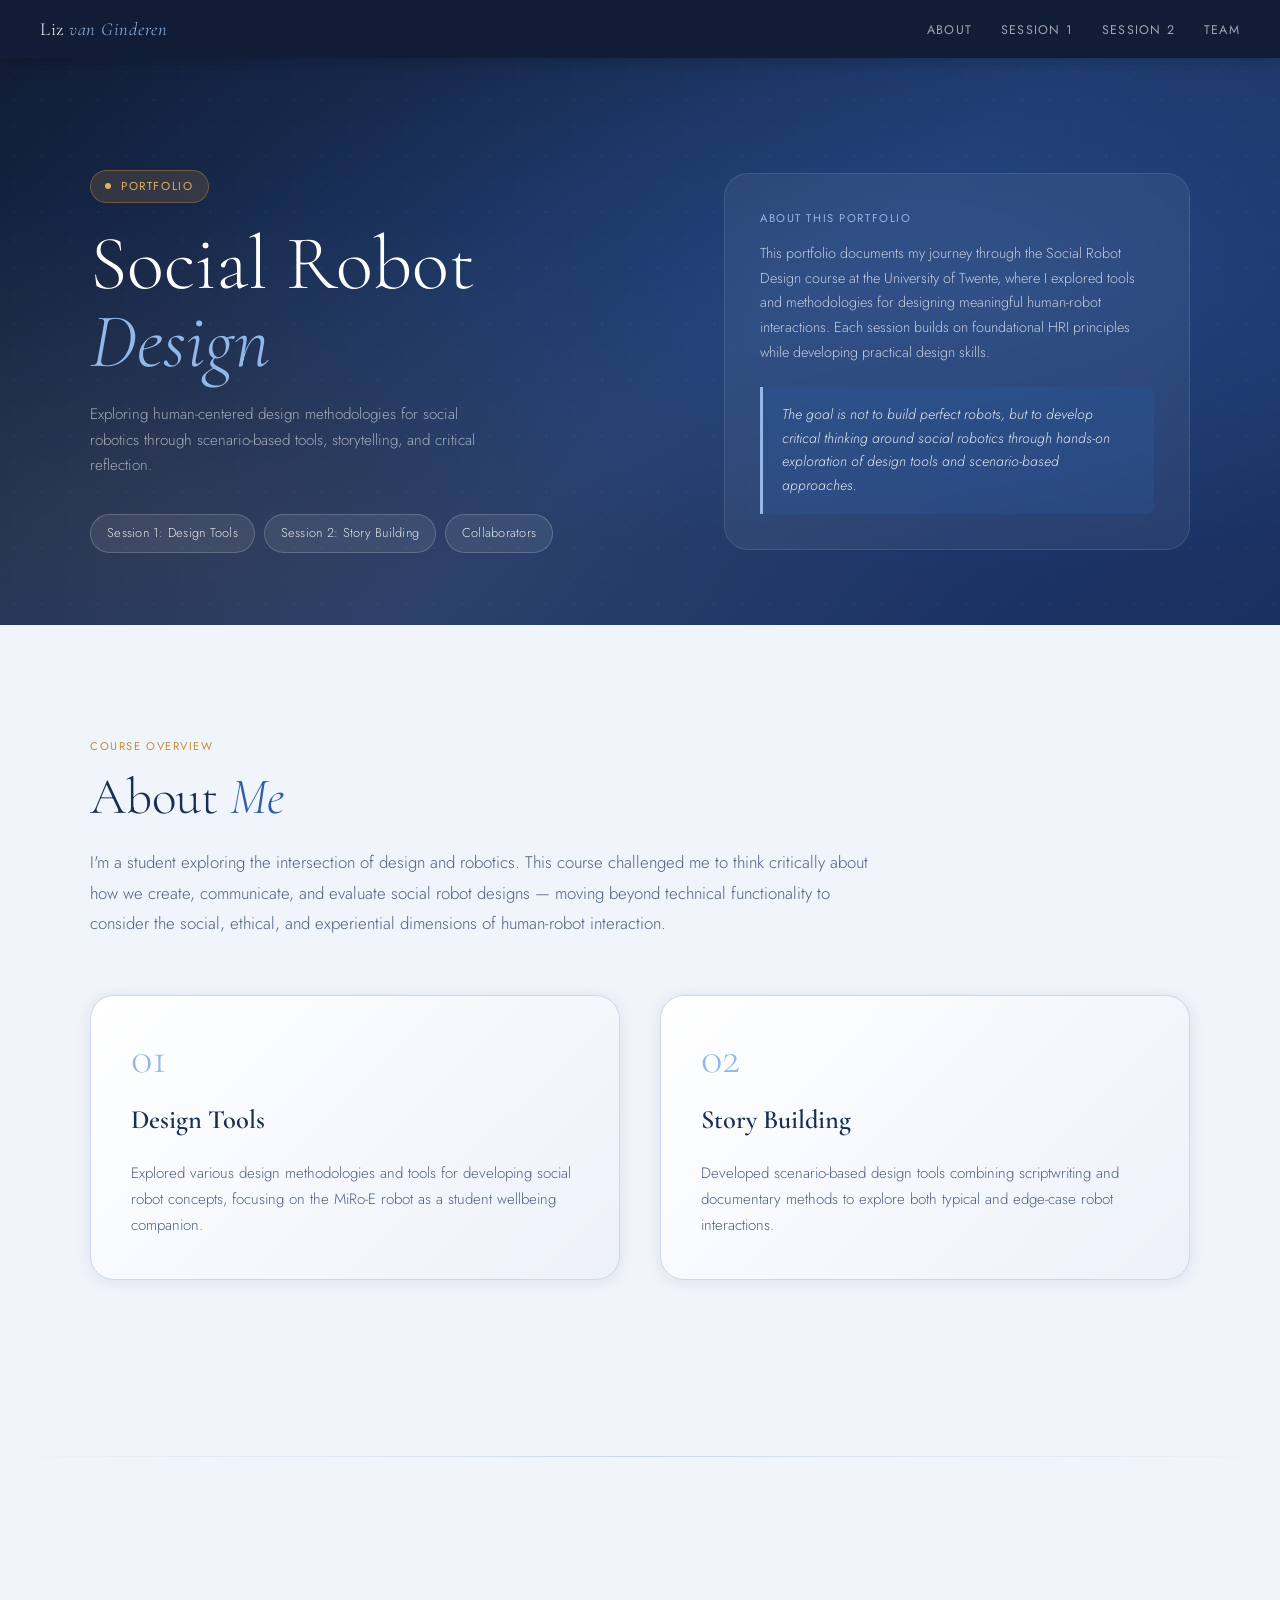
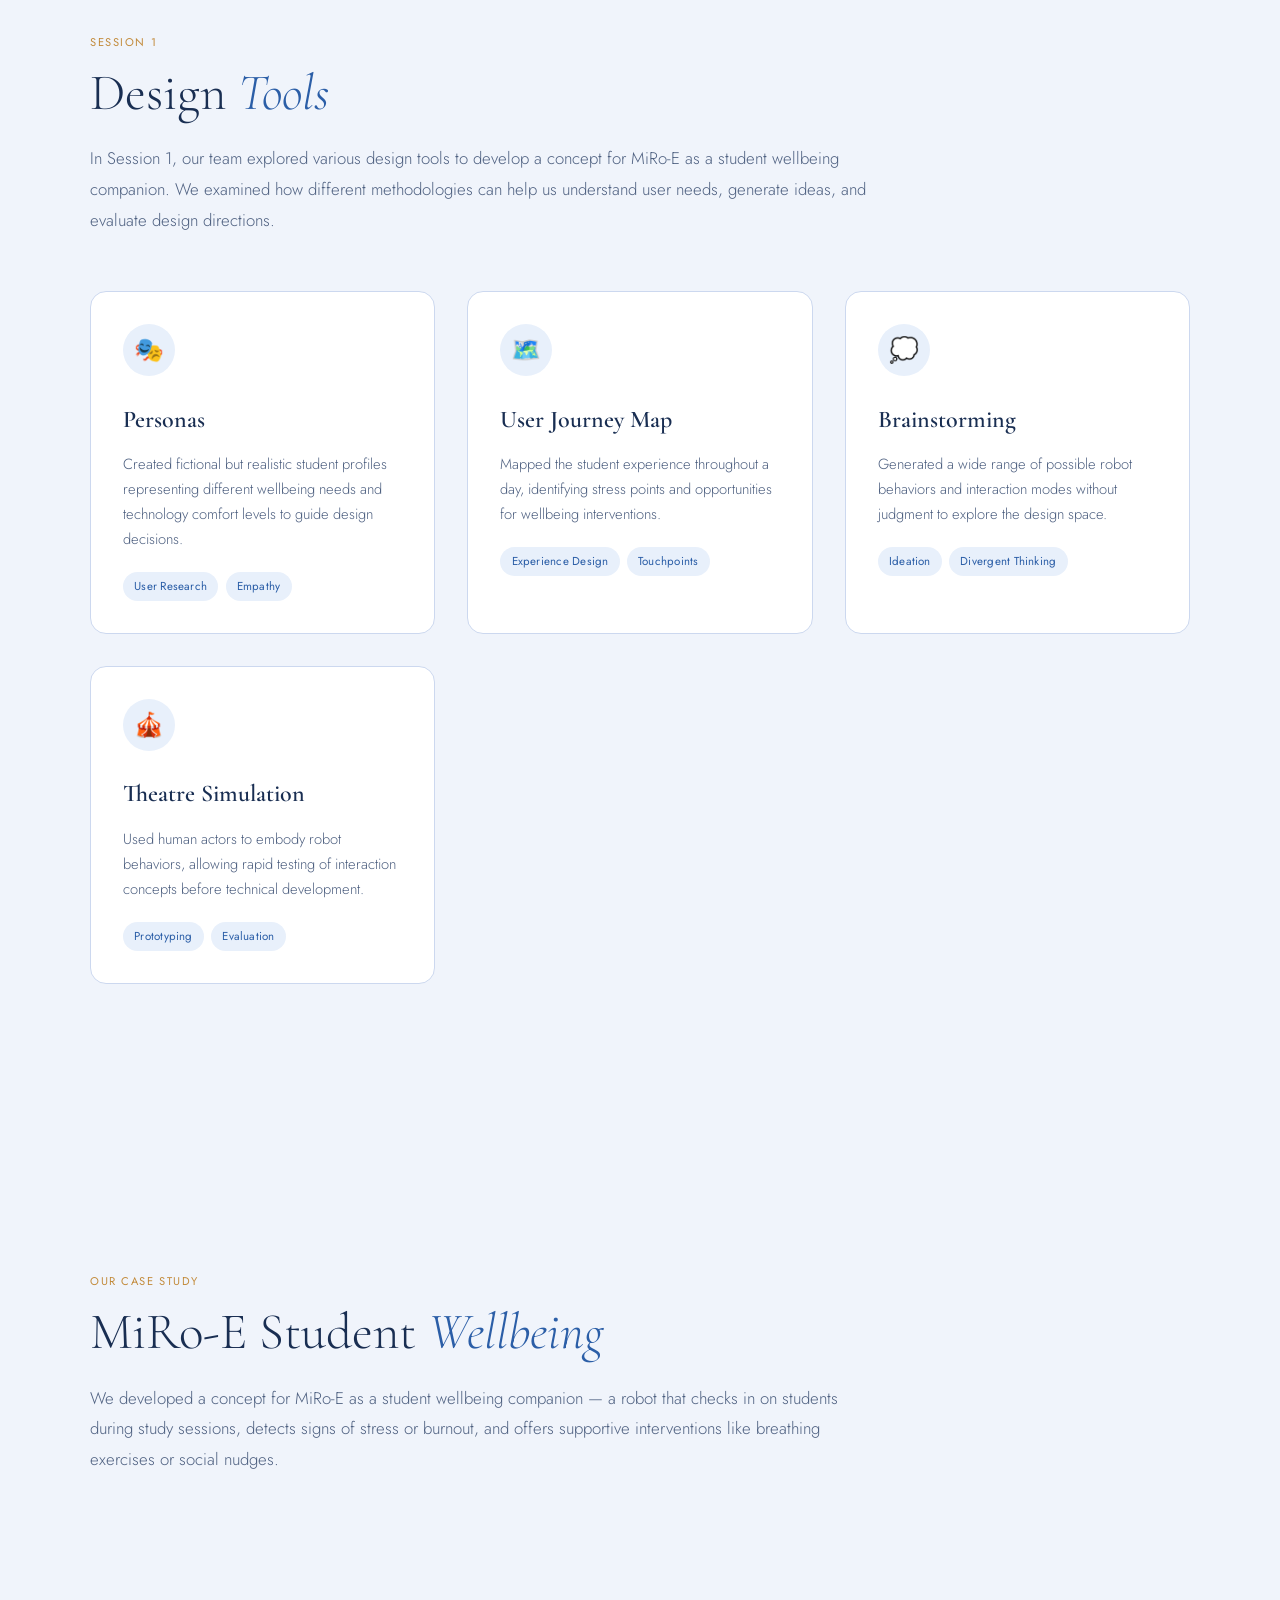
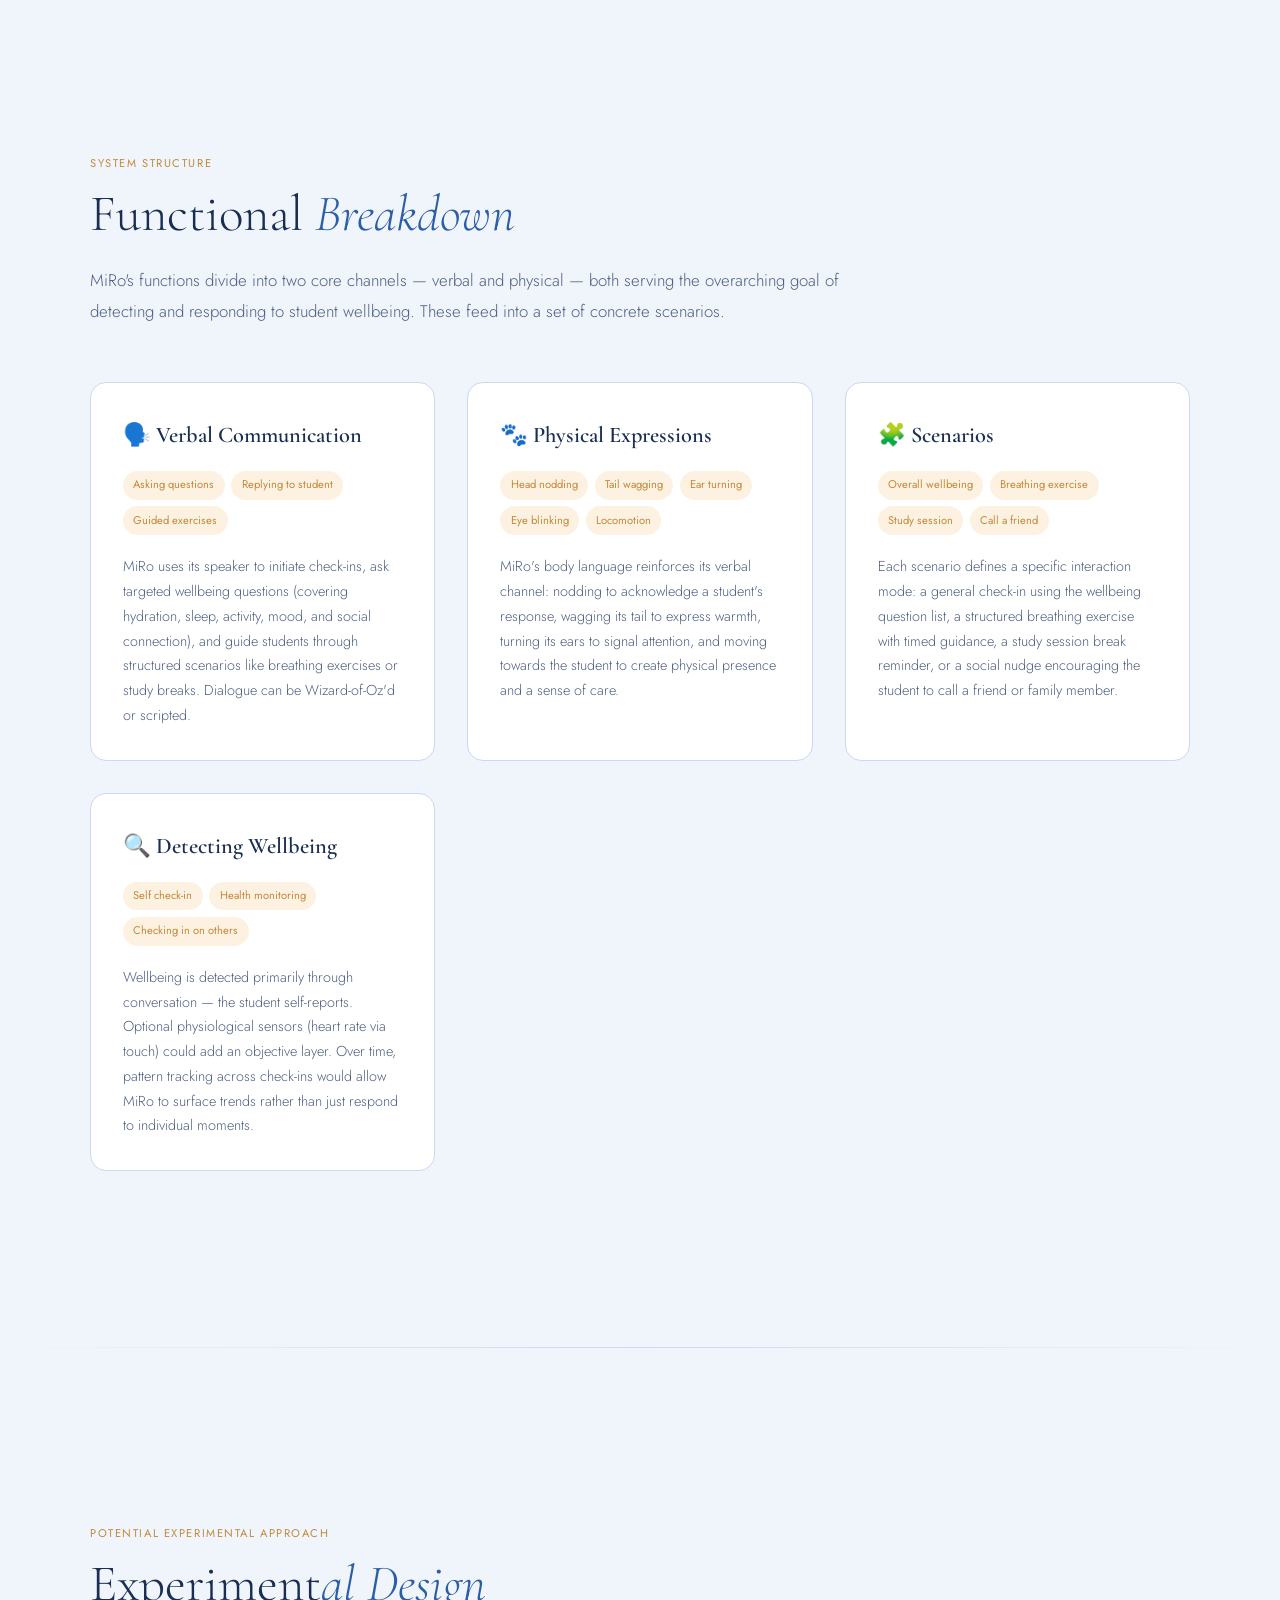
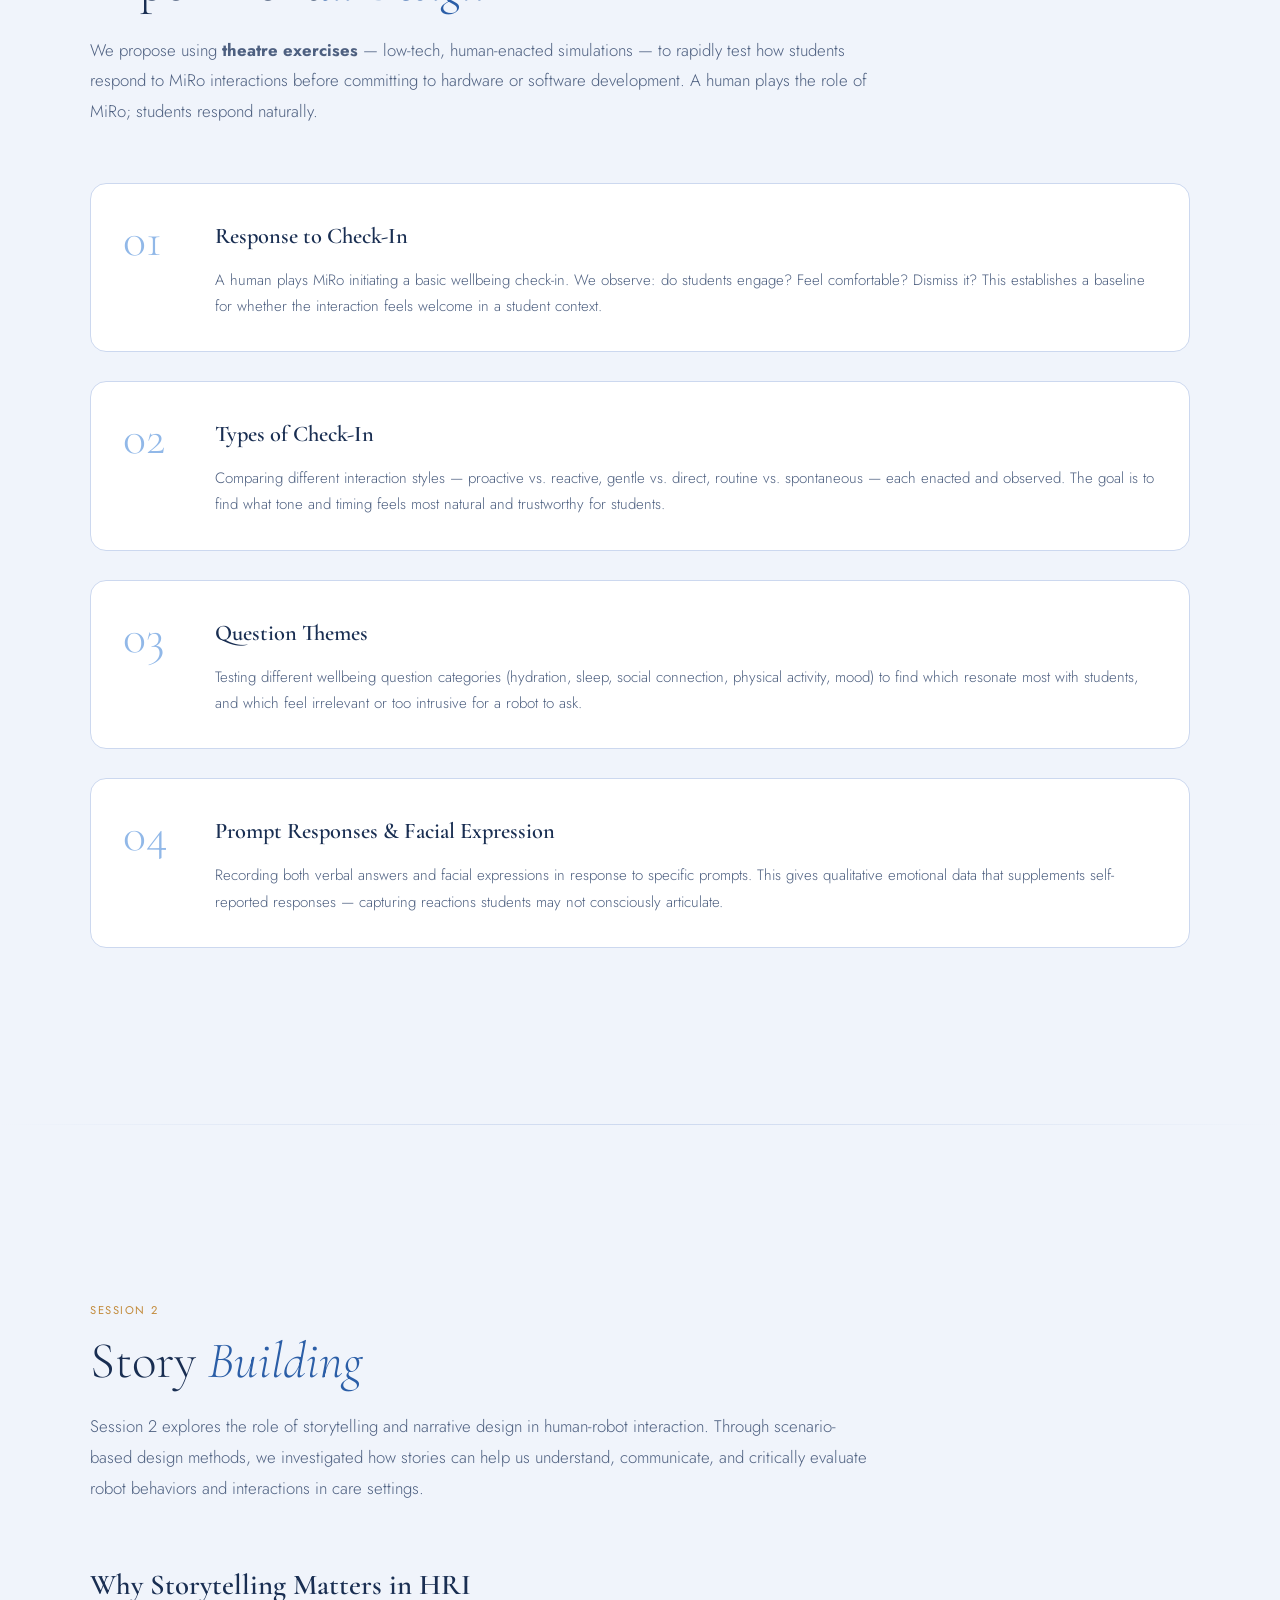
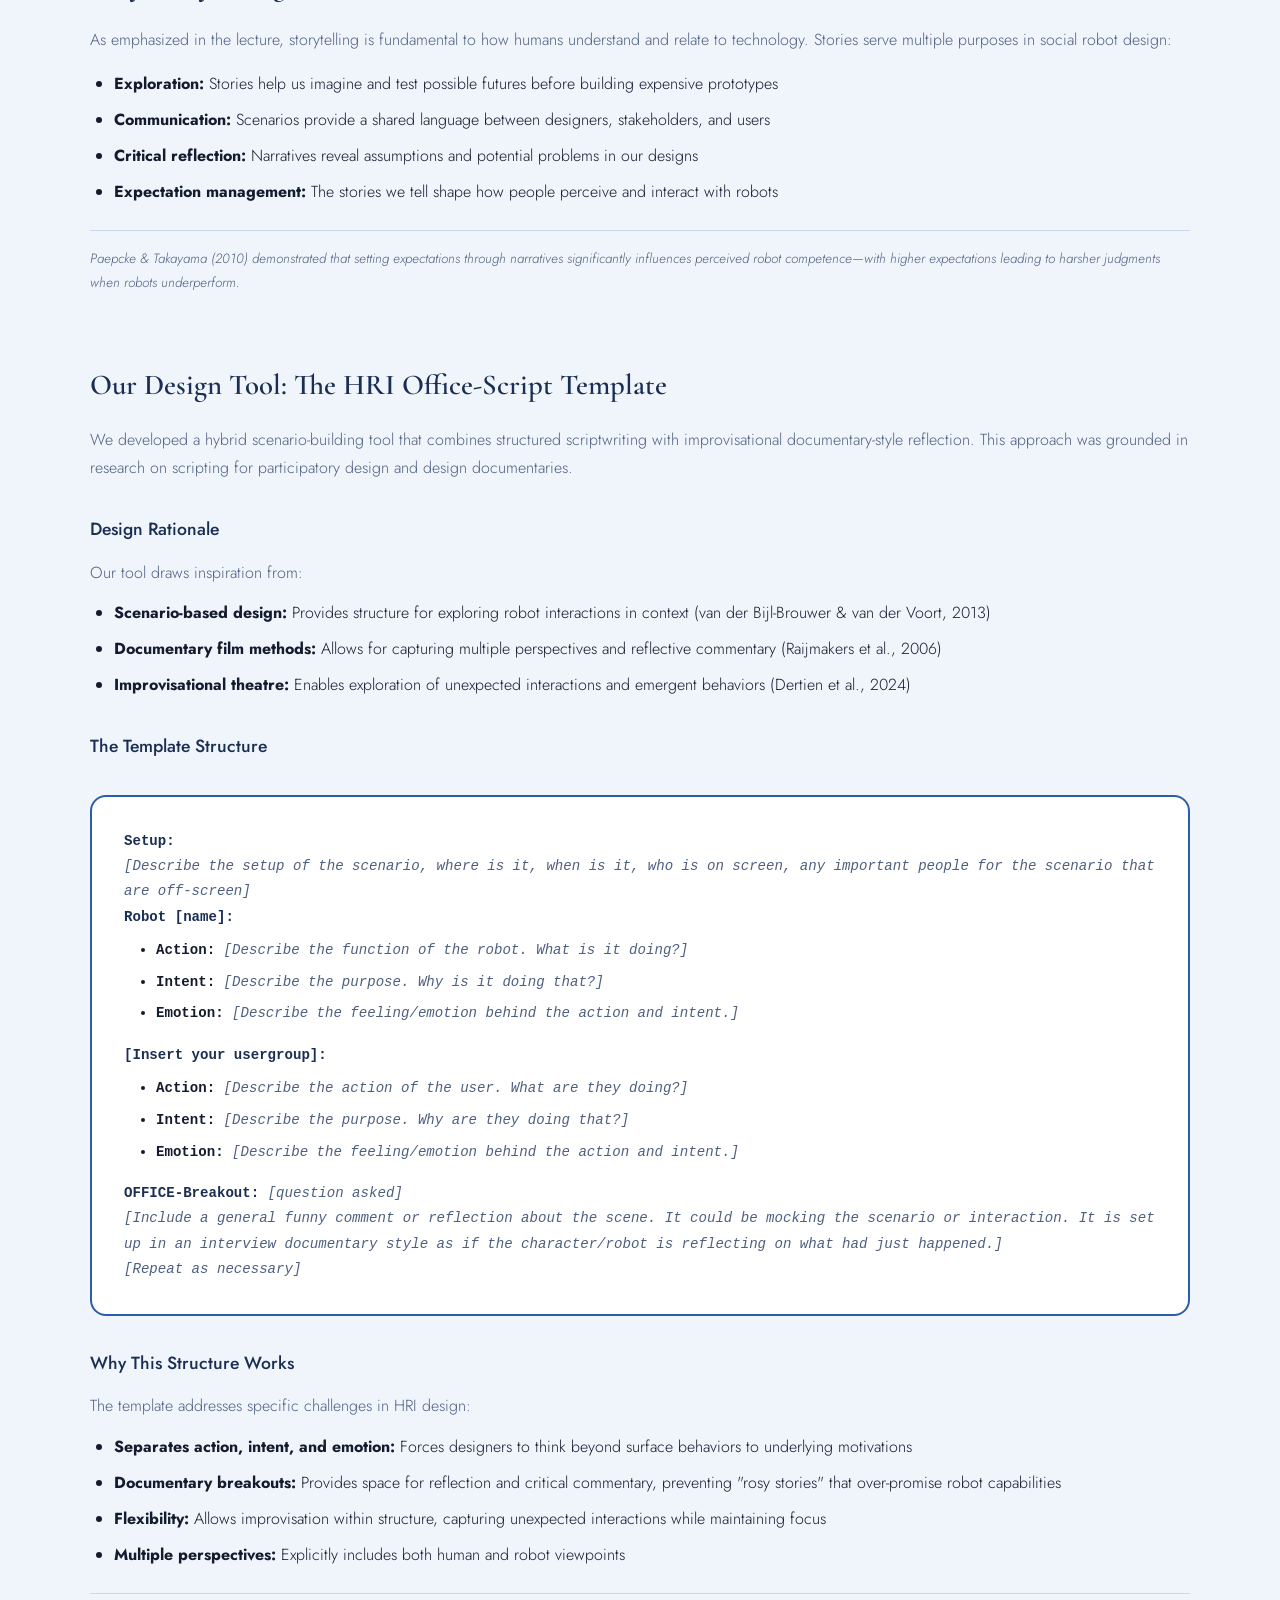
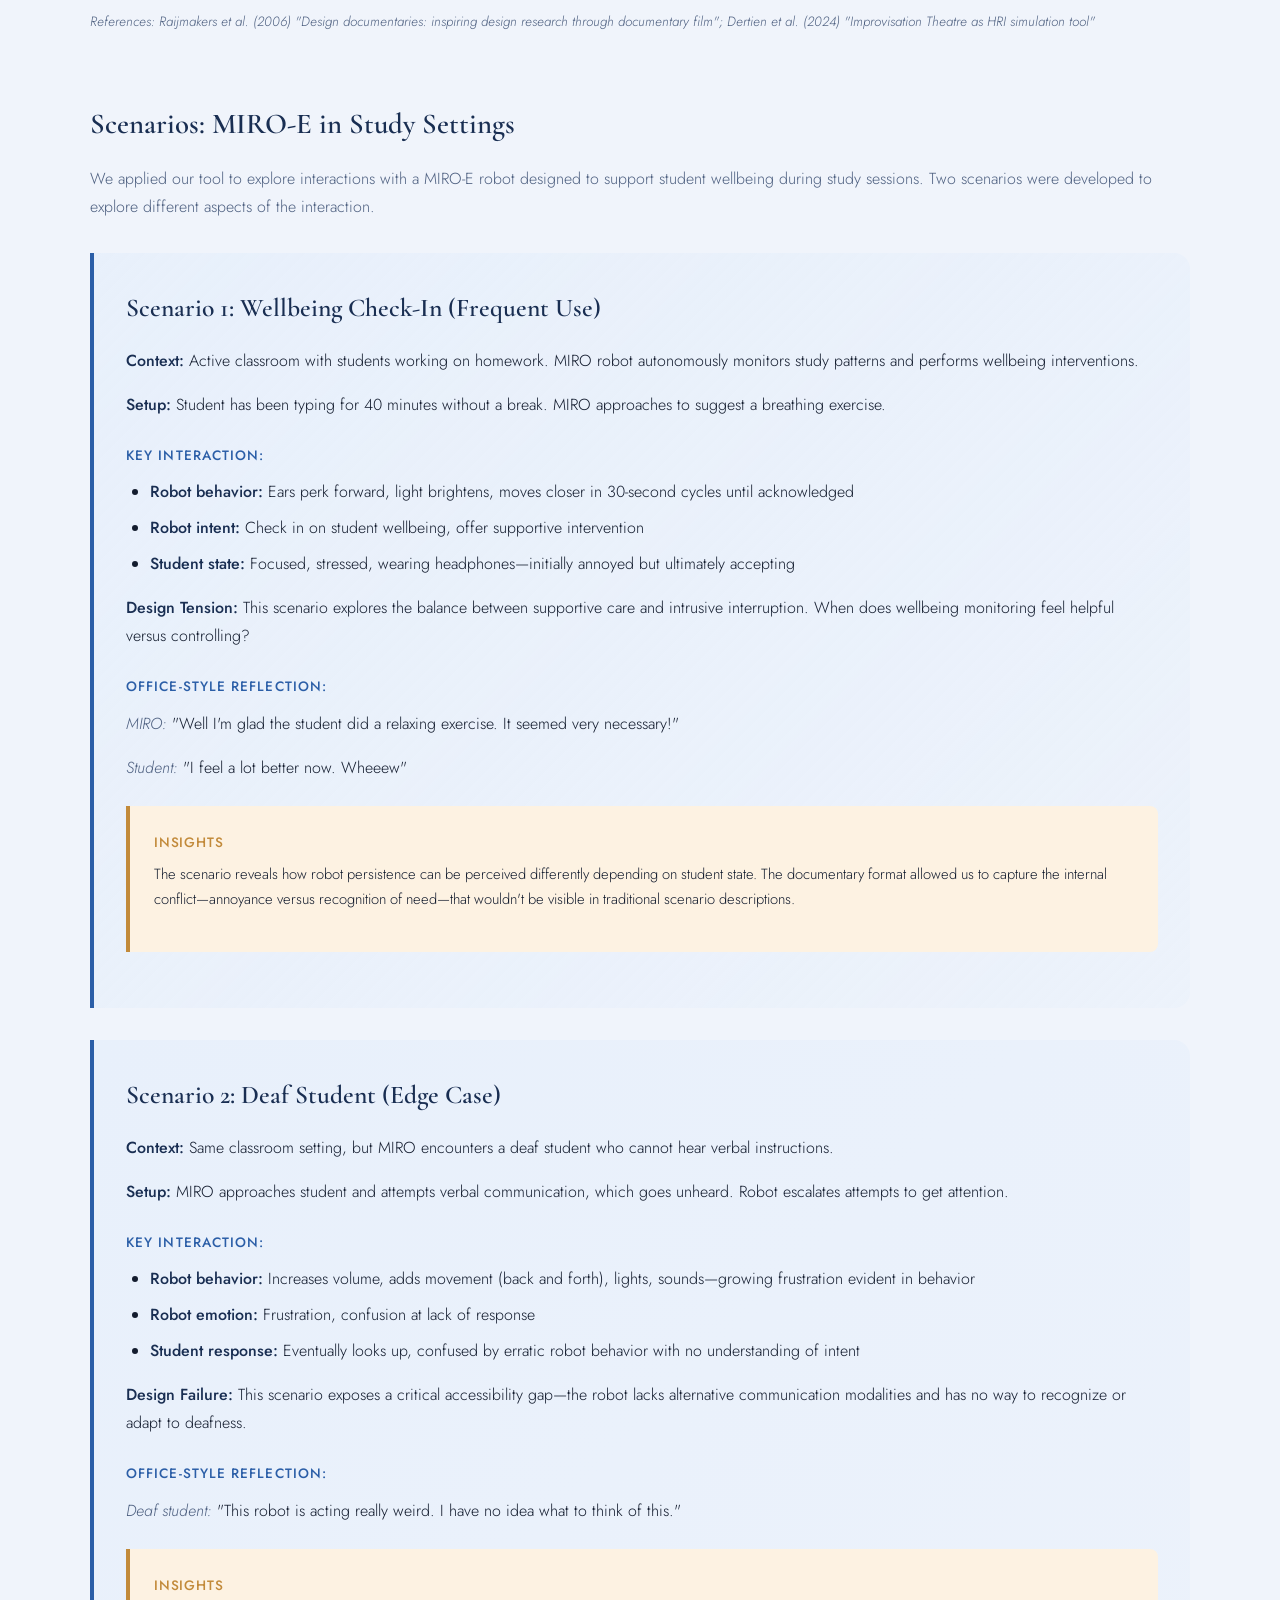
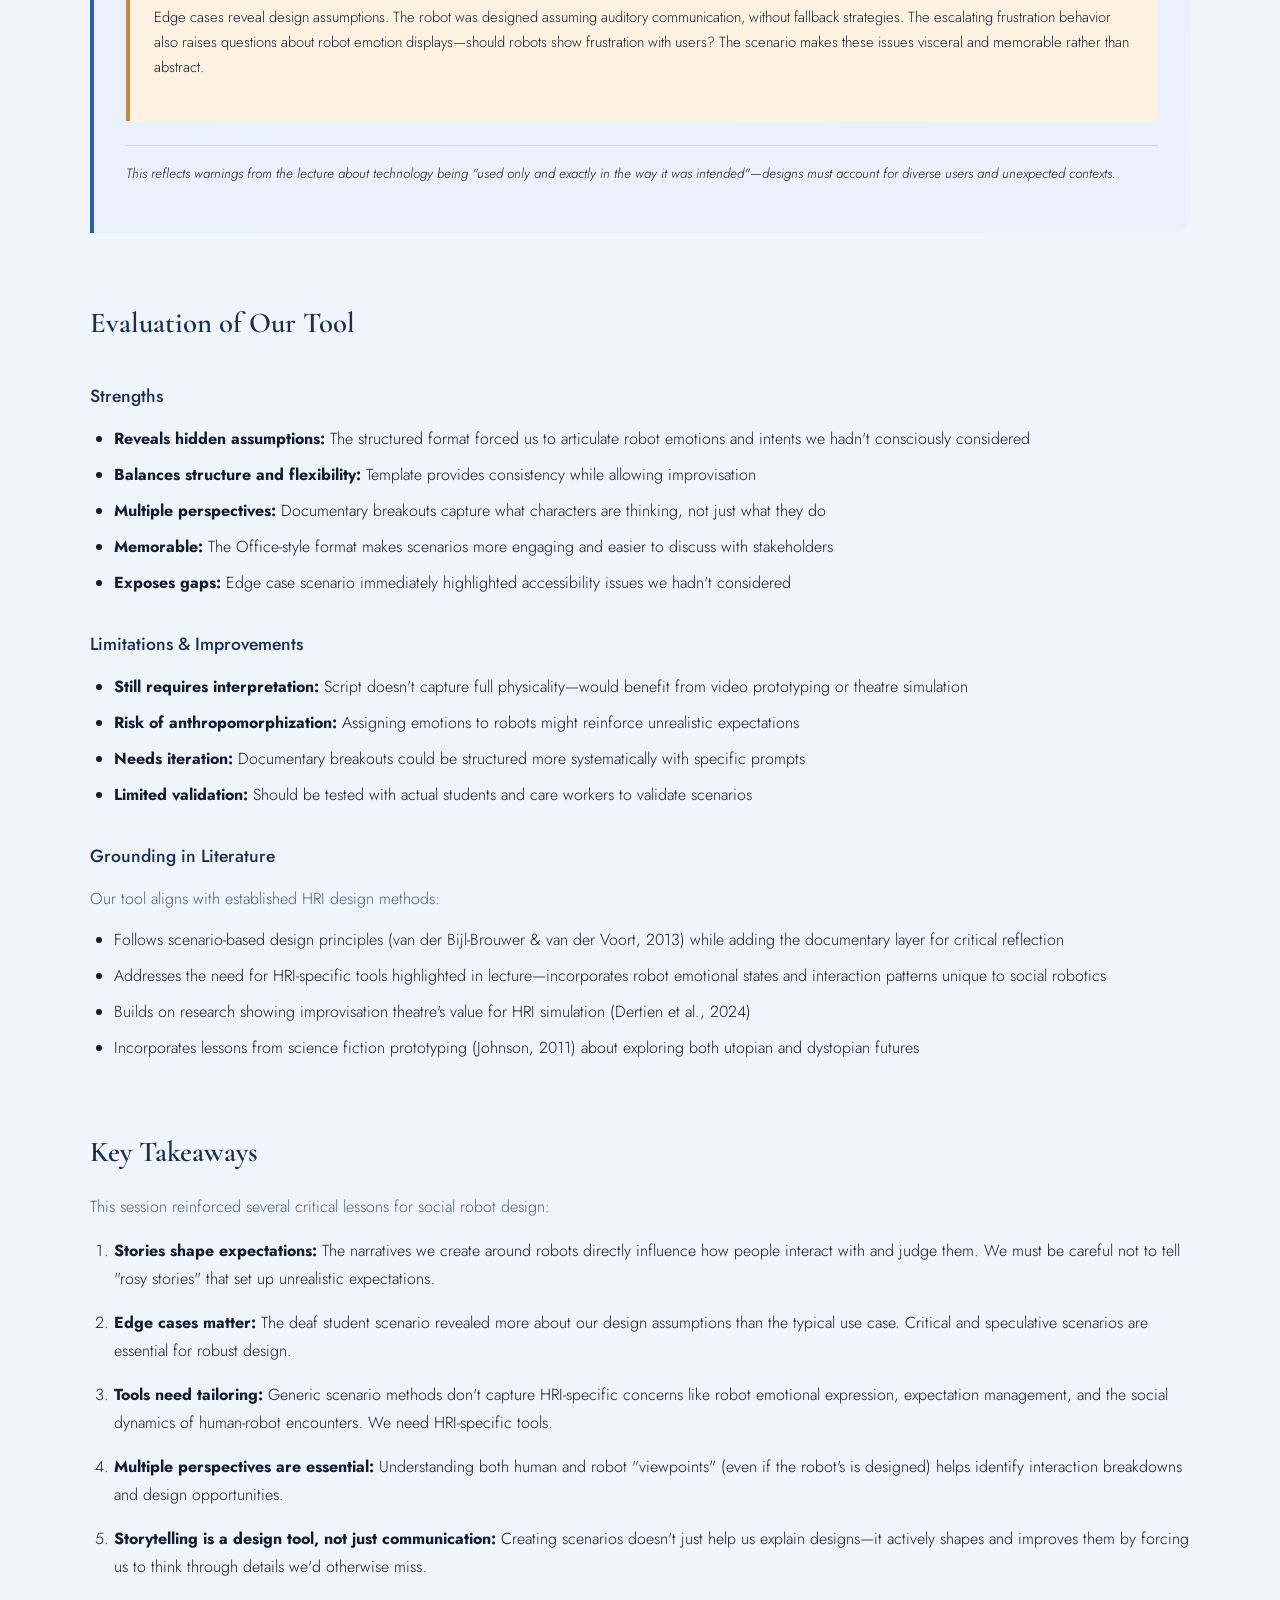
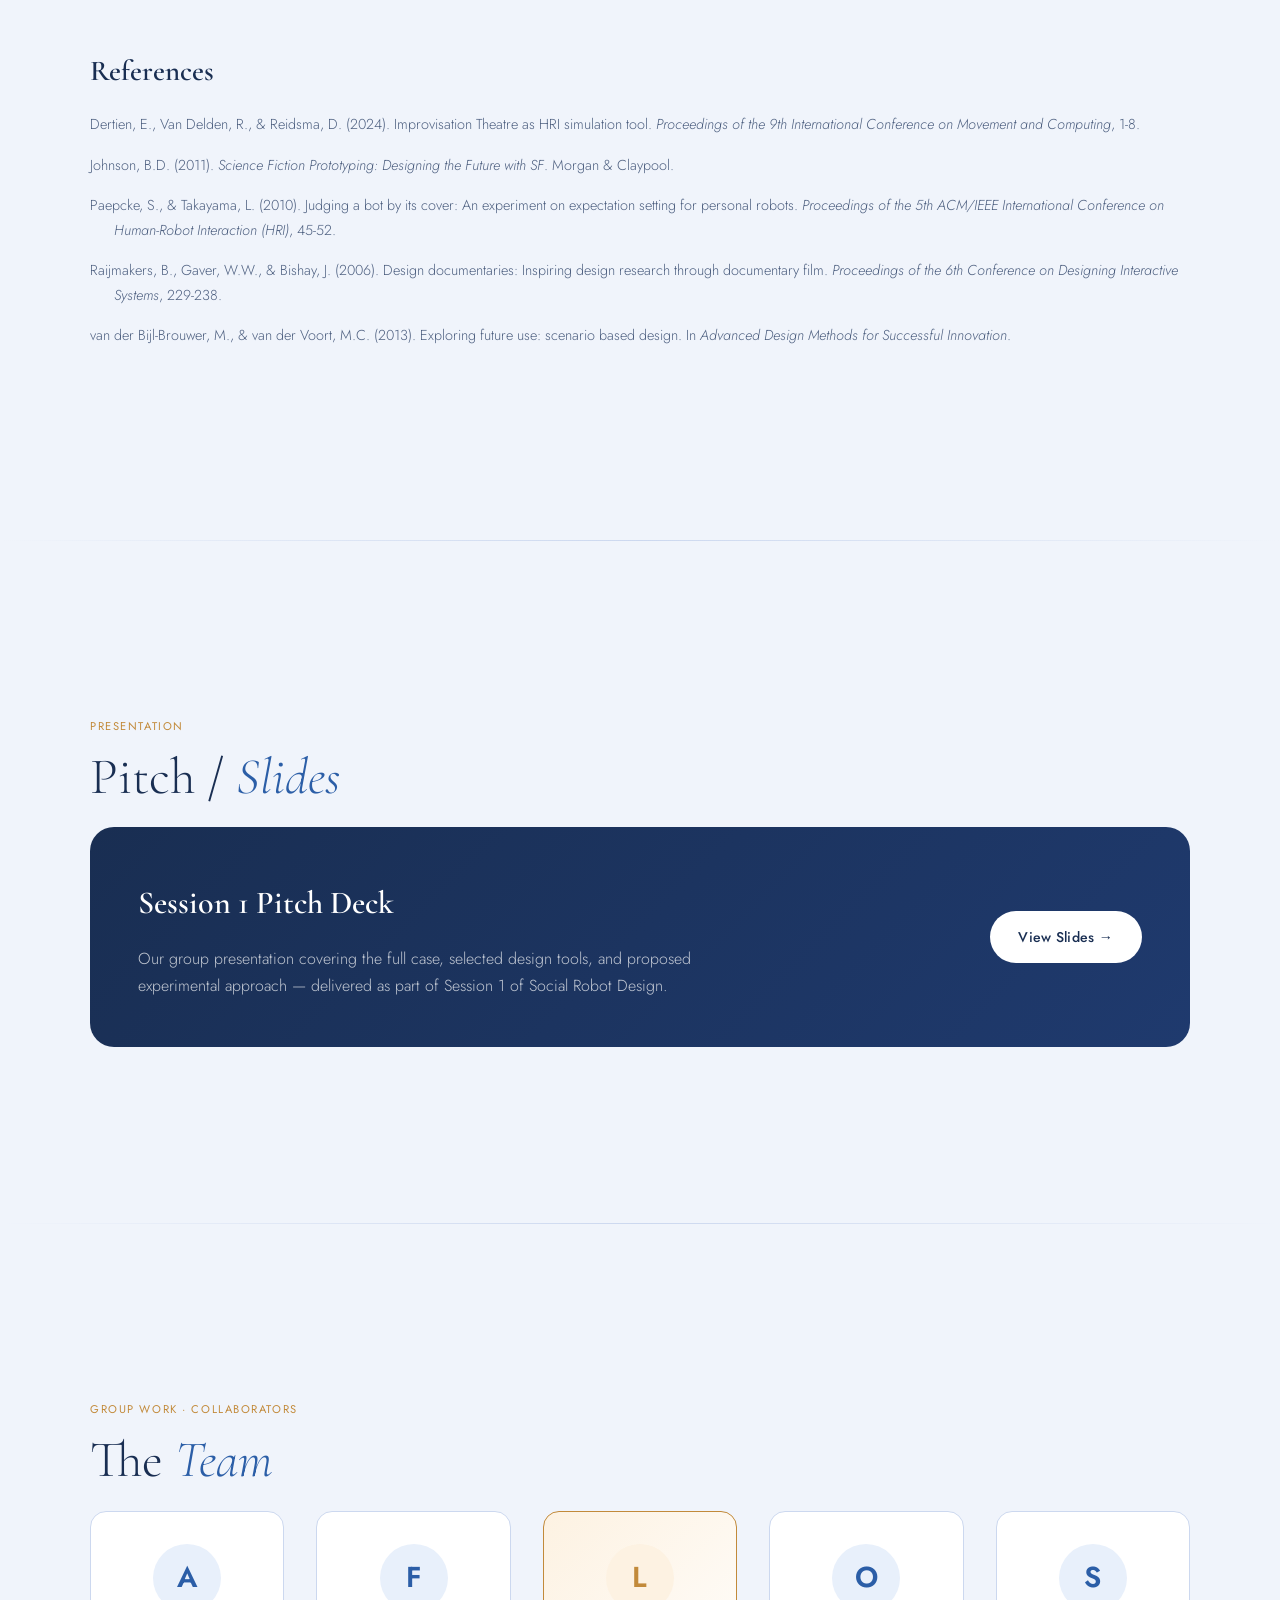
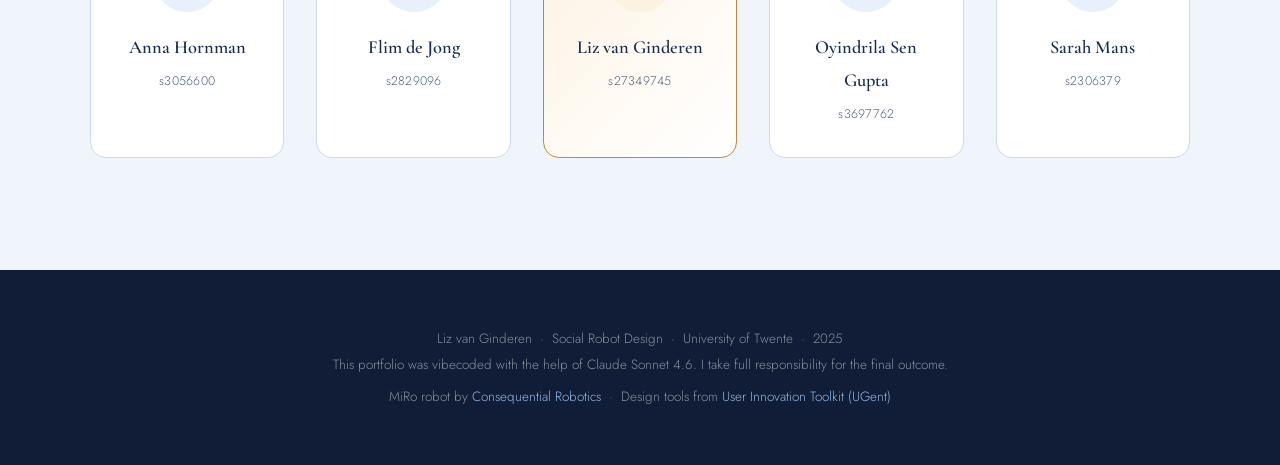
==== commit 9317371b: "Updated working main + w1 + w2" ====
--- a/index.html
+++ b/index.html
@@ -1,457 +1,1291 @@
 <!DOCTYPE html>
 <html lang="en">
 <head>
-    <meta charset="UTF-8">
-    <meta name="viewport" content="width=device-width, initial-scale=1.0">
-    <title>Portfolio - Liz Goldfish</title>
-    <style>
-        * {
-            margin: 0;
-            padding: 0;
-            box-sizing: border-box;
-        }
-
-        body {
-            font-family: 'Segoe UI', Tahoma, Geneva, Verdana, sans-serif;
-            line-height: 1.6;
-            color: #333;
-        }
-
-        nav {
-            background: #2c3e50;
-            padding: 1rem 0;
-            position: sticky;
-            top: 0;
-            z-index: 100;
-        }
-
-        nav ul {
-            list-style: none;
-            display: flex;
-            justify-content: center;
-            flex-wrap: wrap;
-        }
-
-        nav ul li {
-            margin: 0 1.5rem;
-        }
-
-        nav ul li a {
-            color: white;
-            text-decoration: none;
-            font-size: 1.1rem;
-            transition: color 0.3s;
-        }
-
-        nav ul li a:hover {
-            color: #3498db;
-        }
-
-        .container {
-            max-width: 1200px;
-            margin: 0 auto;
-            padding: 2rem;
-        }
-
-        .section {
-            display: none;
-            animation: fadeIn 0.5s;
-        }
-
-        .section.active {
-            display: block;
-        }
-
-        @keyframes fadeIn {
-            from { opacity: 0; }
-            to { opacity: 1; }
-        }
-
-        h1 {
-            color: #2c3e50;
-            margin-bottom: 1.5rem;
-            font-size: 2.5rem;
-            border-bottom: 3px solid #3498db;
-            padding-bottom: 0.5rem;
-        }
-
-        h2 {
-            color: #34495e;
-            margin-top: 2rem;
-            margin-bottom: 1rem;
-            font-size: 1.8rem;
-        }
-
-        h3 {
-            color: #34495e;
-            margin-top: 1.5rem;
-            margin-bottom: 0.8rem;
-            font-size: 1.3rem;
-        }
-
-        p {
-            margin-bottom: 1rem;
-        }
-
-        .subsection {
-            background: #f8f9fa;
-            padding: 1.5rem;
-            border-radius: 8px;
-            margin-bottom: 2rem;
-            box-shadow: 0 2px 4px rgba(0,0,0,0.1);
-        }
-
-        ul {
-            margin-left: 2rem;
-            margin-bottom: 1rem;
-        }
-
-        ul li {
-            margin-bottom: 0.5rem;
-        }
-
-        .citation {
-            font-size: 0.9rem;
-            color: #666;
-            font-style: italic;
-            margin-top: 0.5rem;
-        }
-
-        .scenario-box {
-            background: #e8f4f8;
-            border-left: 4px solid #3498db;
-            padding: 1.5rem;
-            margin: 1.5rem 0;
-            border-radius: 4px;
-        }
-
-        .scenario-box h3 {
-            margin-top: 0;
-            color: #2980b9;
-        }
-
-        .tool-template {
-            background: #fff;
-            border: 2px solid #3498db;
-            padding: 1.5rem;
-            margin: 1.5rem 0;
-            border-radius: 8px;
-            font-family: 'Courier New', monospace;
-            font-size: 0.95rem;
-        }
-
-        .stage-direction {
-            color: #27ae60;
-            font-style: italic;
-        }
-
-        .character {
-            font-weight: bold;
-            color: #8e44ad;
-        }
-
-        code {
-            background: #f4f4f4;
-            padding: 2px 6px;
-            border-radius: 3px;
-            font-family: 'Courier New', monospace;
-        }
-
-        a {
-            color: #3498db;
-            text-decoration: none;
-        }
-
-        a:hover {
-            text-decoration: underline;
-        }
-    </style>
+  <meta charset="UTF-8">
+  <meta name="viewport" content="width=device-width, initial-scale=1.0">
+  <title>Liz van Ginderen — Social Robot Design Portfolio</title>
+  <link rel="preconnect" href="https://fonts.googleapis.com">
+  <link rel="preconnect" href="https://fonts.gstatic.com" crossorigin>
+  <link href="https://fonts.googleapis.com/css2?family=Cormorant+Garamond:ital,wght@0,300;0,600;0,700;1,300;1,600&family=Jost:wght@300;400;500&display=swap" rel="stylesheet">
+
+  <style>
+    /* ── TOKENS ───────────────────────────────── */
+    :root {
+      --navy:        #192e52;
+      --navy-deep:   #111d36;
+      --blue:        #2b5ea7;
+      --blue-mid:    #3d74c7;
+      --blue-light:  #91b8e8;
+      --blue-pale:   #e8f0fb;
+      --amber:       #c28a3a;
+      --amber-pale:  #fdf2e2;
+      --bg:          #f0f4fb;
+      --surface:     #ffffff;
+      --text:        #131c2e;
+      --muted:       #4e6080;
+      --border:      #ccd8ef;
+      --radius-sm:   8px;
+      --radius:      16px;
+      --radius-lg:   24px;
+      --shadow:      0 2px 16px rgba(26,46,82,0.09);
+      --shadow-lg:   0 8px 40px rgba(26,46,82,0.16);
+    }
+
+    /* ── RESET ────────────────────────────────── */
+    *, *::before, *::after { box-sizing: border-box; margin: 0; padding: 0; }
+    html { scroll-behavior: smooth; }
+    body {
+      font-family: 'Jost', sans-serif;
+      font-weight: 300;
+      background: var(--bg);
+      color: var(--text);
+      line-height: 1.78;
+      overflow-x: hidden;
+    }
+    img { max-width: 100%; display: block; }
+    a { color: inherit; }
+
+    /* ── NAV ──────────────────────────────────── */
+    nav {
+      position: sticky;
+      top: 0;
+      z-index: 200;
+      background: var(--navy-deep);
+      display: flex;
+      align-items: center;
+      justify-content: space-between;
+      padding: 0 2.5rem;
+      height: 58px;
+      box-shadow: 0 2px 20px rgba(0,0,0,0.22);
+    }
+    .nav-brand {
+      font-family: 'Cormorant Garamond', serif;
+      font-size: 1.15rem;
+      letter-spacing: 0.04em;
+      color: white;
+      text-decoration: none;
+      font-weight: 300;
+    }
+    .nav-brand em { font-style: italic; color: var(--blue-light); }
+    .nav-links {
+      display: flex;
+      gap: 1.8rem;
+      list-style: none;
+    }
+    .nav-links a {
+      color: rgba(255,255,255,0.6);
+      text-decoration: none;
+      font-size: 0.78rem;
+      letter-spacing: 0.1em;
+      text-transform: uppercase;
+      font-weight: 400;
+      transition: color 0.2s;
+    }
+    .nav-links a:hover { color: white; }
+    .nav-hamburger { display: none; cursor: pointer; }
+    .nav-hamburger span {
+      display: block; width: 22px; height: 2px;
+      background: white; margin: 4px 0; transition: 0.2s;
+    }
+
+    /* ── HERO ─────────────────────────────────── */
+    .hero {
+      background: linear-gradient(140deg, var(--navy-deep) 0%, #1f3a6e 55%, #1a3060 100%);
+      padding: 7rem 2.5rem 4.5rem;
+      position: relative;
+      overflow: hidden;
+    }
+    .hero::before {
+      content: '';
+      position: absolute;
+      inset: 0;
+      background:
+        radial-gradient(ellipse at 75% 40%, rgba(43,94,167,0.35) 0%, transparent 60%),
+        radial-gradient(ellipse at 15% 85%, rgba(194,138,58,0.12) 0%, transparent 50%);
+      pointer-events: none;
+    }
+    /* Subtle dot-grid texture */
+    .hero::after {
+      content: '';
+      position: absolute;
+      inset: 0;
+      background-image: radial-gradient(circle, rgba(255,255,255,0.04) 1px, transparent 1px);
+      background-size: 28px 28px;
+      pointer-events: none;
+    }
+    .hero-inner {
+      max-width: 1100px;
+      margin: 0 auto;
+      position: relative;
+      z-index: 1;
+      display: grid;
+      grid-template-columns: 1.1fr 0.9fr;
+      gap: 4rem;
+      align-items: center;
+    }
+    .hero-eyebrow {
+      display: inline-flex;
+      align-items: center;
+      gap: 0.6rem;
+      background: rgba(194,138,58,0.18);
+      border: 1px solid rgba(194,138,58,0.42);
+      color: #e0af60;
+      font-size: 0.72rem;
+      letter-spacing: 0.14em;
+      text-transform: uppercase;
+      padding: 0.32rem 0.9rem;
+      border-radius: 100px;
+      margin-bottom: 1.4rem;
+      font-weight: 400;
+    }
+    .hero-eyebrow::before {
+      content: '';
+      width: 6px; height: 6px;
+      border-radius: 50%;
+      background: #e0af60;
+      flex-shrink: 0;
+    }
+    .hero-name {
+      font-family: 'Cormorant Garamond', serif;
+      font-size: clamp(3.2rem, 6vw, 5.8rem);
+      font-weight: 300;
+      line-height: 1.02;
+      color: white;
+      margin-bottom: 1.25rem;
+    }
+    .hero-name em {
+      font-style: italic;
+      color: var(--blue-light);
+    }
+    .hero-sub {
+      color: rgba(255,255,255,0.58);
+      font-size: 0.95rem;
+      max-width: 420px;
+      margin-bottom: 2.2rem;
+      line-height: 1.7;
+    }
+    .hero-pills {
+      display: flex;
+      flex-wrap: wrap;
+      gap: 0.55rem;
+    }
+    .hero-pills a {
+      background: rgba(255,255,255,0.08);
+      border: 1px solid rgba(255,255,255,0.18);
+      color: rgba(255,255,255,0.85);
+      text-decoration: none;
+      font-size: 0.8rem;
+      padding: 0.42rem 1rem;
+      border-radius: 100px;
+      transition: all 0.2s;
+      letter-spacing: 0.02em;
+    }
+    .hero-pills a:hover {
+      background: rgba(255,255,255,0.18);
+      border-color: rgba(255,255,255,0.35);
+    }
+
+    /* Hero info card */
+    .hero-infocard {
+      background: rgba(255,255,255,0.06);
+      border: 1px solid rgba(255,255,255,0.1);
+      border-radius: var(--radius-lg);
+      padding: 2.2rem;
+      backdrop-filter: blur(10px);
+    }
+    .hero-infocard-label {
+      font-size: 0.7rem;
+      letter-spacing: 0.14em;
+      text-transform: uppercase;
+      color: var(--blue-light);
+      margin-bottom: 0.75rem;
+      font-weight: 400;
+    }
+    .hero-infocard p {
+      color: rgba(255,255,255,0.72);
+      font-size: 0.9rem;
+      line-height: 1.72;
+      margin-bottom: 1.4rem;
+    }
+    .hero-infocard-rq {
+      background: rgba(43,94,167,0.28);
+      border-left: 3px solid var(--blue-light);
+      border-radius: 0 var(--radius-sm) var(--radius-sm) 0;
+      padding: 1rem 1.2rem;
+      font-style: italic;
+      color: rgba(255,255,255,0.88);
+      font-size: 0.88rem;
+      line-height: 1.68;
+    }
+
+    /* ── SECTIONS ─────────────────────────────── */
+    section {
+      padding: 7rem 2.5rem;
+    }
+    .container {
+      max-width: 1100px;
+      margin: 0 auto;
+    }
+    .section-eyebrow {
+      font-size: 0.7rem;
+      letter-spacing: 0.14em;
+      text-transform: uppercase;
+      color: var(--amber);
+      margin-bottom: 0.75rem;
+      font-weight: 400;
+    }
+    .section-title {
+      font-family: 'Cormorant Garamond', serif;
+      font-size: clamp(2.4rem, 4vw, 3.6rem);
+      font-weight: 300;
+      line-height: 1.1;
+      color: var(--navy);
+      margin-bottom: 1.4rem;
+    }
+    .section-title span {
+      font-style: italic;
+      color: var(--blue);
+    }
+    .section-intro {
+      font-size: 1.05rem;
+      color: var(--muted);
+      margin-bottom: 3.5rem;
+      max-width: 780px;
+      line-height: 1.82;
+    }
+    .section-divider {
+      border: 0;
+      height: 1px;
+      background: linear-gradient(90deg, transparent, var(--border) 50%, transparent);
+      margin: 4rem 0;
+    }
+
+    /* ── REVEAL ANIMATION ──────────────────────── */
+    .reveal {
+      opacity: 0;
+      transform: translateY(26px);
+      transition: opacity 0.8s cubic-bezier(0.16,1,0.3,1), transform 0.8s cubic-bezier(0.16,1,0.3,1);
+    }
+    .reveal.in {
+      opacity: 1;
+      transform: translateY(0);
+    }
+
+    /* ── TOOL CARDS (SESSION 1) ───────────────── */
+    .tool-grid {
+      display: grid;
+      grid-template-columns: repeat(auto-fit, minmax(280px, 1fr));
+      gap: 2rem;
+      margin-bottom: 4rem;
+    }
+    .tool-card {
+      background: var(--surface);
+      border: 1px solid var(--border);
+      border-radius: var(--radius);
+      padding: 2rem;
+      transition: all 0.3s cubic-bezier(0.16,1,0.3,1);
+      position: relative;
+      overflow: hidden;
+    }
+    .tool-card::before {
+      content: '';
+      position: absolute;
+      top: 0; left: 0;
+      width: 100%; height: 4px;
+      background: linear-gradient(90deg, var(--blue), var(--blue-light));
+      transform: scaleX(0);
+      transform-origin: left;
+      transition: transform 0.4s cubic-bezier(0.16,1,0.3,1);
+    }
+    .tool-card:hover::before {
+      transform: scaleX(1);
+    }
+    .tool-card:hover {
+      box-shadow: var(--shadow-lg);
+      transform: translateY(-4px);
+      border-color: var(--blue-light);
+    }
+    .tool-icon {
+      width: 52px;
+      height: 52px;
+      border-radius: 50%;
+      background: var(--blue-pale);
+      display: flex;
+      align-items: center;
+      justify-content: center;
+      font-size: 1.5rem;
+      margin-bottom: 1.4rem;
+    }
+    .tool-name {
+      font-family: 'Cormorant Garamond', serif;
+      font-size: 1.5rem;
+      font-weight: 600;
+      color: var(--navy);
+      margin-bottom: 0.7rem;
+    }
+    .tool-desc {
+      color: var(--muted);
+      font-size: 0.92rem;
+      line-height: 1.7;
+      margin-bottom: 1.2rem;
+    }
+    .tool-tags {
+      display: flex;
+      flex-wrap: wrap;
+      gap: 0.45rem;
+    }
+    .tool-tag {
+      background: var(--blue-pale);
+      color: var(--blue);
+      font-size: 0.72rem;
+      padding: 0.28rem 0.7rem;
+      border-radius: 100px;
+      font-weight: 400;
+      letter-spacing: 0.02em;
+    }
+
+    /* ── CASE OVERVIEW CARDS ──────────────────── */
+    .case-grid {
+      display: grid;
+      grid-template-columns: repeat(auto-fit, minmax(320px, 1fr));
+      gap: 2.5rem;
+    }
+    .case-card {
+      background: linear-gradient(135deg, var(--surface) 0%, rgba(145,184,232,0.04) 100%);
+      border: 1px solid var(--border);
+      border-radius: var(--radius-lg);
+      padding: 2.5rem;
+      box-shadow: var(--shadow);
+    }
+    .case-card-num {
+      font-size: 2.8rem;
+      font-family: 'Cormorant Garamond', serif;
+      font-weight: 300;
+      color: var(--blue-light);
+      line-height: 1;
+      margin-bottom: 1rem;
+    }
+    .case-card h3 {
+      font-family: 'Cormorant Garamond', serif;
+      font-size: 1.65rem;
+      font-weight: 600;
+      color: var(--navy);
+      margin-bottom: 1rem;
+    }
+    .case-card p {
+      color: var(--muted);
+      line-height: 1.75;
+      font-size: 0.94rem;
+    }
+
+    /* ── FUNCTIONAL BREAKDOWN ──────────────────── */
+    .functional-grid {
+      display: grid;
+      grid-template-columns: repeat(auto-fit, minmax(260px, 1fr));
+      gap: 2rem;
+    }
+    .func-card {
+      background: var(--surface);
+      border: 1px solid var(--border);
+      border-radius: var(--radius);
+      padding: 2rem;
+      transition: all 0.3s;
+    }
+    .func-card:hover {
+      box-shadow: var(--shadow-lg);
+      transform: translateY(-2px);
+    }
+    .func-card-title {
+      font-family: 'Cormorant Garamond', serif;
+      font-size: 1.4rem;
+      font-weight: 600;
+      color: var(--navy);
+      margin-bottom: 1rem;
+    }
+    .func-tags {
+      display: flex;
+      flex-wrap: wrap;
+      gap: 0.4rem;
+      margin-bottom: 1.2rem;
+    }
+    .func-tag {
+      background: var(--amber-pale);
+      color: var(--amber);
+      font-size: 0.7rem;
+      padding: 0.28rem 0.65rem;
+      border-radius: 100px;
+      font-weight: 400;
+    }
+    .func-card p {
+      color: var(--muted);
+      font-size: 0.9rem;
+      line-height: 1.72;
+    }
+
+    /* ── EXPERIMENT APPROACH ───────────────────── */
+    .experiment-stack {
+      display: flex;
+      flex-direction: column;
+      gap: 1.8rem;
+    }
+    .experiment-row {
+      display: grid;
+      grid-template-columns: auto 1fr;
+      gap: 2rem;
+      align-items: start;
+      background: var(--surface);
+      border: 1px solid var(--border);
+      border-radius: var(--radius);
+      padding: 2rem;
+      transition: all 0.3s;
+    }
+    .experiment-row:hover {
+      box-shadow: var(--shadow);
+      transform: translateX(4px);
+    }
+    .experiment-num {
+      font-family: 'Cormorant Garamond', serif;
+      font-size: 3rem;
+      font-weight: 300;
+      color: var(--blue-light);
+      line-height: 1;
+      width: 60px;
+      flex-shrink: 0;
+    }
+    .experiment-body h4 {
+      font-family: 'Cormorant Garamond', serif;
+      font-size: 1.4rem;
+      font-weight: 600;
+      color: var(--navy);
+      margin-bottom: 0.7rem;
+    }
+    .experiment-body p {
+      color: var(--muted);
+      line-height: 1.75;
+      font-size: 0.94rem;
+    }
+
+    /* ── PITCH BANNER ─────────────────────────── */
+    .pitch-banner {
+      display: flex;
+      justify-content: space-between;
+      align-items: center;
+      gap: 2.5rem;
+      background: linear-gradient(135deg, var(--navy) 0%, #1f3a6e 100%);
+      border-radius: var(--radius-lg);
+      padding: 3rem;
+      color: white;
+    }
+    .pitch-banner h3 {
+      font-family: 'Cormorant Garamond', serif;
+      font-size: 2rem;
+      font-weight: 600;
+      margin-bottom: 0.8rem;
+    }
+    .pitch-banner p {
+      color: rgba(255,255,255,0.72);
+      line-height: 1.7;
+      max-width: 560px;
+    }
+    .btn-white {
+      background: white;
+      color: var(--navy);
+      text-decoration: none;
+      font-size: 0.88rem;
+      font-weight: 500;
+      padding: 0.85rem 1.8rem;
+      border-radius: 100px;
+      white-space: nowrap;
+      transition: all 0.2s;
+      letter-spacing: 0.02em;
+    }
+    .btn-white:hover {
+      transform: translateY(-2px);
+      box-shadow: 0 8px 24px rgba(0,0,0,0.2);
+    }
+
+    /* ── TEAM ─────────────────────────────────── */
+    .team-grid {
+      display: grid;
+      grid-template-columns: repeat(auto-fit, minmax(160px, 1fr));
+      gap: 2rem;
+    }
+    .team-card {
+      text-align: center;
+      background: var(--surface);
+      border: 1px solid var(--border);
+      border-radius: var(--radius);
+      padding: 2rem 1.5rem;
+      transition: all 0.3s;
+    }
+    .team-card:hover {
+      box-shadow: var(--shadow);
+      transform: translateY(-4px);
+    }
+    .team-card.me {
+      border-color: var(--amber);
+      background: linear-gradient(135deg, var(--amber-pale) 0%, var(--surface) 100%);
+    }
+    .team-avatar {
+      width: 68px;
+      height: 68px;
+      border-radius: 50%;
+      background: var(--blue-pale);
+      color: var(--blue);
+      display: flex;
+      align-items: center;
+      justify-content: center;
+      font-size: 1.8rem;
+      font-weight: 600;
+      margin: 0 auto 1.2rem;
+    }
+    .team-card.me .team-avatar {
+      background: var(--amber-pale);
+      color: var(--amber);
+    }
+    .team-name {
+      font-family: 'Cormorant Garamond', serif;
+      font-size: 1.15rem;
+      font-weight: 600;
+      color: var(--navy);
+      margin-bottom: 0.4rem;
+    }
+    .team-id {
+      font-size: 0.78rem;
+      color: var(--muted);
+      letter-spacing: 0.02em;
+    }
+
+    /* ── SESSION 2 SPECIFIC STYLES ────────────── */
+    .scenario-box {
+      background: linear-gradient(135deg, var(--blue-pale) 0%, rgba(232,240,251,0.5) 100%);
+      border-left: 4px solid var(--blue);
+      border-radius: 0 var(--radius) var(--radius) 0;
+      padding: 2rem;
+      margin: 2rem 0;
+    }
+    .scenario-box h3 {
+      font-family: 'Cormorant Garamond', serif;
+      font-size: 1.6rem;
+      font-weight: 600;
+      color: var(--navy);
+      margin-bottom: 1rem;
+    }
+    .scenario-box h4 {
+      font-family: 'Jost', sans-serif;
+      font-size: 0.85rem;
+      font-weight: 500;
+      letter-spacing: 0.08em;
+      text-transform: uppercase;
+      color: var(--blue);
+      margin-top: 1.5rem;
+      margin-bottom: 0.7rem;
+    }
+    .scenario-box p {
+      color: var(--text);
+      line-height: 1.75;
+      margin-bottom: 1rem;
+    }
+    .scenario-box ul {
+      margin-left: 1.5rem;
+      margin-bottom: 1rem;
+    }
+    .scenario-box li {
+      color: var(--text);
+      line-height: 1.75;
+      margin-bottom: 0.5rem;
+    }
+    .scenario-box strong {
+      color: var(--navy);
+      font-weight: 500;
+    }
+    .scenario-box em {
+      font-style: italic;
+      color: var(--muted);
+    }
+
+    .tool-template {
+      background: var(--surface);
+      border: 2px solid var(--blue);
+      border-radius: var(--radius);
+      padding: 2rem;
+      margin: 2rem 0;
+      font-family: 'Courier New', monospace;
+      font-size: 0.88rem;
+      line-height: 1.8;
+    }
+    .tool-template .character {
+      font-weight: bold;
+      color: var(--navy);
+    }
+    .tool-template .stage-direction {
+      color: var(--muted);
+      font-style: italic;
+    }
+    .tool-template ul {
+      margin-left: 2rem;
+      margin-top: 0.5rem;
+      margin-bottom: 1rem;
+    }
+    .tool-template li {
+      margin-bottom: 0.4rem;
+    }
+
+    .insight-box {
+      background: var(--amber-pale);
+      border-left: 4px solid var(--amber);
+      border-radius: 0 var(--radius-sm) var(--radius-sm) 0;
+      padding: 1.5rem;
+      margin: 1.5rem 0;
+    }
+    .insight-box strong {
+      color: var(--amber);
+      font-weight: 500;
+      font-size: 0.85rem;
+      letter-spacing: 0.06em;
+      text-transform: uppercase;
+      display: block;
+      margin-bottom: 0.5rem;
+    }
+    .insight-box p {
+      color: var(--text);
+      line-height: 1.72;
+      font-size: 0.92rem;
+    }
+
+    .citation {
+      font-size: 0.84rem;
+      color: var(--muted);
+      font-style: italic;
+      margin-top: 1rem;
+      padding-top: 1rem;
+      border-top: 1px solid var(--border);
+    }
+
+    .ref-list {
+      list-style: none;
+      margin-left: 0;
+    }
+    .ref-list li {
+      padding-left: 1.5rem;
+      text-indent: -1.5rem;
+      margin-bottom: 1rem;
+      color: var(--muted);
+      line-height: 1.7;
+      font-size: 0.9rem;
+    }
+    .ref-list em {
+      font-style: italic;
+    }
+
+    /* ── FOOTER ───────────────────────────────── */
+    footer {
+      background: var(--navy-deep);
+      color: rgba(255,255,255,0.5);
+      text-align: center;
+      padding: 3.5rem 2.5rem;
+      font-size: 0.84rem;
+      line-height: 1.9;
+    }
+    footer a {
+      color: var(--blue-light);
+      text-decoration: none;
+      transition: color 0.2s;
+    }
+    footer a:hover {
+      color: white;
+    }
+
+    /* ── RESPONSIVE ───────────────────────────── */
+    @media (max-width: 860px) {
+      .nav-links {
+        display: none;
+      }
+      .nav-hamburger {
+        display: block;
+      }
+      .hero-inner {
+        grid-template-columns: 1fr;
+        gap: 3rem;
+      }
+      .hero {
+        padding: 5rem 1.5rem 3.5rem;
+      }
+      section {
+        padding: 4.5rem 1.5rem;
+      }
+      .case-grid,
+      .functional-grid,
+      .tool-grid {
+        grid-template-columns: 1fr;
+      }
+      .pitch-banner {
+        flex-direction: column;
+        align-items: flex-start;
+        padding: 2.5rem;
+      }
+      .experiment-row {
+        grid-template-columns: 1fr;
+        gap: 1rem;
+      }
+      .experiment-num {
+        width: auto;
+      }
+    }
+  </style>
 </head>
 <body>
-    <nav>
+
+<!-- ╔══════════════════════════════════╗ -->
+<!-- ║            NAVIGATION            ║ -->
+<!-- ╚══════════════════════════════════╝ -->
+<nav>
+  <a href="#top" class="nav-brand">Liz <em>van Ginderen</em></a>
+  <ul class="nav-links">
+    <li><a href="#about">About</a></li>
+    <li><a href="#session1">Session 1</a></li>
+    <li><a href="#session2">Session 2</a></li>
+    <li><a href="#team">Team</a></li>
+  </ul>
+  <div class="nav-hamburger" onclick="toggleMenu(this)">
+    <span></span>
+    <span></span>
+    <span></span>
+  </div>
+</nav>
+
+
+<!-- ╔══════════════════════════════════╗ -->
+<!-- ║              HERO                ║ -->
+<!-- ╚══════════════════════════════════╝ -->
+<section class="hero" id="top">
+  <div class="hero-inner">
+    <div>
+      <div class="hero-eyebrow">Portfolio</div>
+      <h1 class="hero-name">Social Robot <em>Design</em></h1>
+      <p class="hero-sub">
+        Exploring human-centered design methodologies for social robotics through scenario-based tools, storytelling, and critical reflection.
+      </p>
+      <div class="hero-pills">
+        <a href="#session1">Session 1: Design Tools</a>
+        <a href="#session2">Session 2: Story Building</a>
+        <a href="#team">Collaborators</a>
+      </div>
+    </div>
+    <div class="hero-infocard">
+      <div class="hero-infocard-label">About This Portfolio</div>
+      <p>
+        This portfolio documents my journey through the Social Robot Design course at the University of Twente, where I explored tools and methodologies for designing meaningful human-robot interactions. Each session builds on foundational HRI principles while developing practical design skills.
+      </p>
+      <div class="hero-infocard-rq">
+        The goal is not to build perfect robots, but to develop critical thinking around social robotics through hands-on exploration of design tools and scenario-based approaches.
+      </div>
+    </div>
+  </div>
+</section>
+
+
+<!-- ╔══════════════════════════════════╗ -->
+<!-- ║          ABOUT / INTRO           ║ -->
+<!-- ╚══════════════════════════════════╝ -->
+<section id="about">
+  <div class="container">
+    <p class="section-eyebrow">Course Overview</p>
+    <h2 class="section-title">About <span>Me</span></h2>
+    <p class="section-intro reveal">
+      I'm a student exploring the intersection of design and robotics. This course challenged me to think critically about how we create, communicate, and evaluate social robot designs — moving beyond technical functionality to consider the social, ethical, and experiential dimensions of human-robot interaction.
+    </p>
+    <div class="case-grid reveal">
+      <div class="case-card">
+        <div class="case-card-num">01</div>
+        <h3>Design Tools</h3>
+        <p>Explored various design methodologies and tools for developing social robot concepts, focusing on the MiRo-E robot as a student wellbeing companion.</p>
+      </div>
+      <div class="case-card">
+        <div class="case-card-num">02</div>
+        <h3>Story Building</h3>
+        <p>Developed scenario-based design tools combining scriptwriting and documentary methods to explore both typical and edge-case robot interactions.</p>
+      </div>
+    </div>
+  </div>
+</section>
+
+<hr class="section-divider">
+
+
+<!-- ╔══════════════════════════════════╗ -->
+<!-- ║          SESSION 1               ║ -->
+<!-- ╚══════════════════════════════════╝ -->
+<section id="session1">
+  <div class="container">
+    <p class="section-eyebrow">Session 1</p>
+    <h2 class="section-title">Design <span>Tools</span></h2>
+    <p class="section-intro reveal">
+      In Session 1, our team explored various design tools to develop a concept for MiRo-E as a student wellbeing companion. We examined how different methodologies can help us understand user needs, generate ideas, and evaluate design directions.
+    </p>
+
+    <!-- Design Tools -->
+    <div class="tool-grid reveal">
+      <div class="tool-card">
+        <div class="tool-icon">🎭</div>
+        <div class="tool-name">Personas</div>
+        <div class="tool-desc">Created fictional but realistic student profiles representing different wellbeing needs and technology comfort levels to guide design decisions.</div>
+        <div class="tool-tags">
+          <span class="tool-tag">User Research</span>
+          <span class="tool-tag">Empathy</span>
+        </div>
+      </div>
+
+      <div class="tool-card">
+        <div class="tool-icon">🗺️</div>
+        <div class="tool-name">User Journey Map</div>
+        <div class="tool-desc">Mapped the student experience throughout a day, identifying stress points and opportunities for wellbeing interventions.</div>
+        <div class="tool-tags">
+          <span class="tool-tag">Experience Design</span>
+          <span class="tool-tag">Touchpoints</span>
+        </div>
+      </div>
+
+      <div class="tool-card">
+        <div class="tool-icon">💭</div>
+        <div class="tool-name">Brainstorming</div>
+        <div class="tool-desc">Generated a wide range of possible robot behaviors and interaction modes without judgment to explore the design space.</div>
+        <div class="tool-tags">
+          <span class="tool-tag">Ideation</span>
+          <span class="tool-tag">Divergent Thinking</span>
+        </div>
+      </div>
+
+      <div class="tool-card">
+        <div class="tool-icon">🎪</div>
+        <div class="tool-name">Theatre Simulation</div>
+        <div class="tool-desc">Used human actors to embody robot behaviors, allowing rapid testing of interaction concepts before technical development.</div>
+        <div class="tool-tags">
+          <span class="tool-tag">Prototyping</span>
+          <span class="tool-tag">Evaluation</span>
+        </div>
+      </div>
+    </div>
+  </div>
+</section>
+
+<!-- CASE OVERVIEW -->
+<section id="case">
+  <div class="container">
+    <p class="section-eyebrow">Our Case Study</p>
+    <h2 class="section-title">MiRo-E Student <span>Wellbeing</span></h2>
+    <p class="section-intro reveal">We developed a concept for MiRo-E as a student wellbeing companion — a robot that checks in on students during study sessions, detects signs of stress or burnout, and offers supportive interventions like breathing exercises or social nudges.</p>
+  </div>
+</section>
+
+<!-- FUNCTIONAL BREAKDOWN -->
+<section id="functional">
+  <div class="container">
+    <p class="section-eyebrow">System Structure</p>
+    <h2 class="section-title">Functional <span>Breakdown</span></h2>
+    <p class="section-intro reveal">MiRo's functions divide into two core channels — verbal and physical — both serving the overarching goal of detecting and responding to student wellbeing. These feed into a set of concrete scenarios.</p>
+    <div class="functional-grid reveal">
+
+      <div class="func-card">
+        <div class="func-card-title">🗣️ Verbal Communication</div>
+        <div class="func-tags">
+          <span class="func-tag">Asking questions</span>
+          <span class="func-tag">Replying to student</span>
+          <span class="func-tag">Guided exercises</span>
+        </div>
+        <p>MiRo uses its speaker to initiate check-ins, ask targeted wellbeing questions (covering hydration, sleep, activity, mood, and social connection), and guide students through structured scenarios like breathing exercises or study breaks. Dialogue can be Wizard-of-Oz'd or scripted.</p>
+      </div>
+
+      <div class="func-card">
+        <div class="func-card-title">🐾 Physical Expressions</div>
+        <div class="func-tags">
+          <span class="func-tag">Head nodding</span>
+          <span class="func-tag">Tail wagging</span>
+          <span class="func-tag">Ear turning</span>
+          <span class="func-tag">Eye blinking</span>
+          <span class="func-tag">Locomotion</span>
+        </div>
+        <p>MiRo's body language reinforces its verbal channel: nodding to acknowledge a student's response, wagging its tail to express warmth, turning its ears to signal attention, and moving towards the student to create physical presence and a sense of care.</p>
+      </div>
+
+      <div class="func-card">
+        <div class="func-card-title">🧩 Scenarios</div>
+        <div class="func-tags">
+          <span class="func-tag">Overall wellbeing</span>
+          <span class="func-tag">Breathing exercise</span>
+          <span class="func-tag">Study session</span>
+          <span class="func-tag">Call a friend</span>
+        </div>
+        <p>Each scenario defines a specific interaction mode: a general check-in using the wellbeing question list, a structured breathing exercise with timed guidance, a study session break reminder, or a social nudge encouraging the student to call a friend or family member.</p>
+      </div>
+
+      <div class="func-card">
+        <div class="func-card-title">🔍 Detecting Wellbeing</div>
+        <div class="func-tags">
+          <span class="func-tag">Self check-in</span>
+          <span class="func-tag">Health monitoring</span>
+          <span class="func-tag">Checking in on others</span>
+        </div>
+        <p>Wellbeing is detected primarily through conversation — the student self-reports. Optional physiological sensors (heart rate via touch) could add an objective layer. Over time, pattern tracking across check-ins would allow MiRo to surface trends rather than just respond to individual moments.</p>
+      </div>
+
+    </div>
+  </div>
+</section>
+
+<hr class="section-divider">
+
+<!-- EXPERIMENTAL APPROACH -->
+<section id="experiment">
+  <div class="container">
+    <p class="section-eyebrow">Potential Experimental Approach</p>
+    <h2 class="section-title">Experiment<span>al Design</span></h2>
+    <p class="section-intro reveal">We propose using <strong>theatre exercises</strong> — low-tech, human-enacted simulations — to rapidly test how students respond to MiRo interactions before committing to hardware or software development. A human plays the role of MiRo; students respond naturally.</p>
+    <div class="experiment-stack reveal">
+
+      <div class="experiment-row">
+        <div class="experiment-num">01</div>
+        <div class="experiment-body">
+          <h4>Response to Check-In</h4>
+          <p>A human plays MiRo initiating a basic wellbeing check-in. We observe: do students engage? Feel comfortable? Dismiss it? This establishes a baseline for whether the interaction feels welcome in a student context.</p>
+        </div>
+      </div>
+
+      <div class="experiment-row">
+        <div class="experiment-num">02</div>
+        <div class="experiment-body">
+          <h4>Types of Check-In</h4>
+          <p>Comparing different interaction styles — proactive vs. reactive, gentle vs. direct, routine vs. spontaneous — each enacted and observed. The goal is to find what tone and timing feels most natural and trustworthy for students.</p>
+        </div>
+      </div>
+
+      <div class="experiment-row">
+        <div class="experiment-num">03</div>
+        <div class="experiment-body">
+          <h4>Question Themes</h4>
+          <p>Testing different wellbeing question categories (hydration, sleep, social connection, physical activity, mood) to find which resonate most with students, and which feel irrelevant or too intrusive for a robot to ask.</p>
+        </div>
+      </div>
+
+      <div class="experiment-row">
+        <div class="experiment-num">04</div>
+        <div class="experiment-body">
+          <h4>Prompt Responses &amp; Facial Expression</h4>
+          <p>Recording both verbal answers and facial expressions in response to specific prompts. This gives qualitative emotional data that supplements self-reported responses — capturing reactions students may not consciously articulate.</p>
+        </div>
+      </div>
+
+    </div>
+  </div>
+</section>
+
+<hr class="section-divider">
+
+
+<!-- ╔══════════════════════════════════╗ -->
+<!-- ║          SESSION 2               ║ -->
+<!-- ╚══════════════════════════════════╝ -->
+<section id="session2">
+  <div class="container">
+    <p class="section-eyebrow">Session 2</p>
+    <h2 class="section-title">Story <span>Building</span></h2>
+    <p class="section-intro reveal">
+      Session 2 explores the role of storytelling and narrative design in human-robot interaction. Through scenario-based design methods, we investigated how stories can help us understand, communicate, and critically evaluate robot behaviors and interactions in care settings.
+    </p>
+
+    <!-- WHY STORYTELLING MATTERS -->
+    <div class="subsection reveal">
+      <h3 style="font-family: 'Cormorant Garamond', serif; font-size: 1.8rem; font-weight: 600; color: var(--navy); margin-bottom: 1rem;">Why Storytelling Matters in HRI</h3>
+      <p style="color: var(--muted); line-height: 1.75; margin-bottom: 1rem;">As emphasized in the lecture, storytelling is fundamental to how humans understand and relate to technology. Stories serve multiple purposes in social robot design:</p>
+      <ul style="margin-left: 1.5rem; margin-bottom: 1.5rem; color: var(--text); line-height: 1.75;">
+        <li style="margin-bottom: 0.5rem;"><strong>Exploration:</strong> Stories help us imagine and test possible futures before building expensive prototypes</li>
+        <li style="margin-bottom: 0.5rem;"><strong>Communication:</strong> Scenarios provide a shared language between designers, stakeholders, and users</li>
+        <li style="margin-bottom: 0.5rem;"><strong>Critical reflection:</strong> Narratives reveal assumptions and potential problems in our designs</li>
+        <li style="margin-bottom: 0.5rem;"><strong>Expectation management:</strong> The stories we tell shape how people perceive and interact with robots</li>
+      </ul>
+      <p class="citation">Paepcke & Takayama (2010) demonstrated that setting expectations through narratives significantly influences perceived robot competence—with higher expectations leading to harsher judgments when robots underperform.</p>
+    </div>
+
+    <!-- OUR DESIGN TOOL -->
+    <div class="subsection reveal" style="margin-top: 4rem;">
+      <h3 style="font-family: 'Cormorant Garamond', serif; font-size: 1.8rem; font-weight: 600; color: var(--navy); margin-bottom: 1rem;">Our Design Tool: The HRI Office-Script Template</h3>
+      <p style="color: var(--muted); line-height: 1.75; margin-bottom: 1.5rem;">We developed a hybrid scenario-building tool that combines structured scriptwriting with improvisational documentary-style reflection. This approach was grounded in research on scripting for participatory design and design documentaries.</p>
+      
+      <h4 style="font-size: 1.1rem; font-weight: 500; color: var(--navy); margin-top: 2rem; margin-bottom: 0.8rem;">Design Rationale</h4>
+      <p style="color: var(--muted); line-height: 1.75; margin-bottom: 0.8rem;">Our tool draws inspiration from:</p>
+      <ul style="margin-left: 1.5rem; margin-bottom: 1.5rem; color: var(--text); line-height: 1.75;">
+        <li style="margin-bottom: 0.5rem;"><strong>Scenario-based design:</strong> Provides structure for exploring robot interactions in context (van der Bijl-Brouwer & van der Voort, 2013)</li>
+        <li style="margin-bottom: 0.5rem;"><strong>Documentary film methods:</strong> Allows for capturing multiple perspectives and reflective commentary (Raijmakers et al., 2006)</li>
+        <li style="margin-bottom: 0.5rem;"><strong>Improvisational theatre:</strong> Enables exploration of unexpected interactions and emergent behaviors (Dertien et al., 2024)</li>
+      </ul>
+
+      <h4 style="font-size: 1.1rem; font-weight: 500; color: var(--navy); margin-top: 2rem; margin-bottom: 0.8rem;">The Template Structure</h4>
+      <div class="tool-template">
+        <p><span class="character">Setup:</span></p>
+        <p class="stage-direction">[Describe the setup of the scenario, where is it, when is it, who is on screen, any important people for the scenario that are off-screen]</p>
+        
+        <p><span class="character">Robot [name]:</span></p>
         <ul>
-            <li><a href="#" onclick="showSection('about')">About Me</a></li>
-            <li><a href="#" onclick="showSection('srd')">Social Robot Design</a></li>
+          <li><strong>Action:</strong> <span class="stage-direction">[Describe the function of the robot. What is it doing?]</span></li>
+          <li><strong>Intent:</strong> <span class="stage-direction">[Describe the purpose. Why is it doing that?]</span></li>
+          <li><strong>Emotion:</strong> <span class="stage-direction">[Describe the feeling/emotion behind the action and intent.]</span></li>
         </ul>
-    </nav>
-
-    <div class="container">
-        <!-- About Me Section -->
-        <div id="about" class="section active">
-            <h1>About Me</h1>
-            <p>Welcome to my portfolio! This is a general overview of who I am and my work.</p>
-            <p>[Your general about me content here]</p>
-        </div>
-
-        <!-- Social Robot Design Section -->
-        <div id="srd" class="section">
-            <h1>Social Robot Design</h1>
-            
-            <!-- SRD-specific About Me -->
-            <div class="subsection">
-                <h2>About This Project</h2>
-                <p>This section documents my work in the Social Robot Design course, exploring tools and methodologies for designing meaningful human-robot interactions. The course focuses on developing critical thinking around social robotics through hands-on exploration of design tools and scenario-based approaches.</p>
-            </div>
-
-            <!-- Session Navigation -->
-            <div style="background: #34495e; padding: 1rem; border-radius: 8px; margin-bottom: 2rem;">
-                <nav>
-                    <ul style="margin: 0; justify-content: flex-start;">
-                        <li><a href="#" onclick="showSession('session1')" style="color: #ecf0f1;">Session 1: Design Tools</a></li>
-                        <li><a href="#" onclick="showSession('session2')" style="color: #ecf0f1;">Session 2: Story Building</a></li>
-                    </ul>
-                </nav>
-            </div>
-
-            <!-- Session 1 -->
-            <div id="session1" class="session-content">
-                <h2>Session 1: Design Tools</h2>
-                 <div class="subsection">
-                    <h3>Case Description</h3>
-                    <p>For this course, our group invented a design case around the question: <strong>how can we check on the wellbeing of students?</strong> After exploring multiple target groups — students aged 18–24, children aged 5–12, and the elderly — we chose to focus on <strong>university students (18–24)</strong> and their overall wellbeing.</p>
-                    <p>The platform we're designing for is the <strong>MiRo robot</strong>, a biomimetic animal-inspired robot developed by Consequential Robotics. MiRo can communicate verbally through a built-in speaker and express itself physically through an actuated head, ears, tail, eyes, and locomotion system.</p>
-                    <p>Our scenarios range from general wellbeing check-ins using a curated set of wellbeing questions, to guided breathing exercises, study session support, and nudging students to reconnect with friends or family. Each scenario is designed to feel natural, warm, and non-intrusive for a student context.</p>
-                    <p>The wellbeing questions we drew on cover dimensions like hydration, sleep, physical activity, social connection, emotional state, and sense of effectiveness — prompting small, actionable self-care steps rather than overwhelming the student.</p>
-                </div>
-
-                <div class="subsection">
-                    <h3>Research Question</h3>
-                    <p>"How can the MiRo robot be expanded upon to help students (ages 18–24) with their overall well-being?"</p>
-                </div>
-              
-              <div class="subsection">
-                    <h3></h3>
-                    <p></p>
-                </div>
-              
-              <div class="subsection">
-                    <h3>Target Group</h3>
-                    <p>University students aged 18–24. A group facing unique pressures — academic load, social adjustment, irregular routines — and limited access to consistent wellbeing support.</p>
-                </div>
-              
-              <div class="subsection">
-                    <h3>Design Tools</h3>
-                    <p></p>
-                </div>
-
-          
-
-            <!-- Session 2 -->
-            <div id="session2" class="session-content" style="display: none;">
-                <h2>Session 2: Story Building</h2>
-                
-                <div class="subsection">
-                    <h3>Overview</h3>
-                    <p>Session 2 explores the role of storytelling and narrative design in human-robot interaction (HRI). Through scenario-based design methods, we investigated how stories can help us understand, communicate, and critically evaluate robot behaviors and interactions in care settings.</p>
-                </div>
-
-                <div class="subsection">
-                    <h3>Why Storytelling Matters in HRI</h3>
-                    <p>As emphasized in the lecture, storytelling is fundamental to how humans understand and relate to technology. Stories serve multiple purposes in social robot design:</p>
-                    <ul>
-                        <li><strong>Exploration:</strong> Stories help us imagine and test possible futures before building expensive prototypes</li>
-                        <li><strong>Communication:</strong> Scenarios provide a shared language between designers, stakeholders, and users</li>
-                        <li><strong>Critical reflection:</strong> Narratives reveal assumptions and potential problems in our designs</li>
-                        <li><strong>Expectation management:</strong> The stories we tell shape how people perceive and interact with robots</li>
-                    </ul>
-                    <p class="citation">Paepcke & Takayama (2010) demonstrated that setting expectations through narratives significantly influences perceived robot competence—with higher expectations leading to harsher judgments when robots underperform.</p>
-                </div>
-
-                <div class="subsection">
-                    <h3>Our Design Tool: The HRI Office-Script Template</h3>
-                    <p>We developed a hybrid scenario-building tool that combines structured scriptwriting with improvisational documentary-style reflection. This approach was grounded in research on scripting for participatory design and design documentaries.</p>
-                    
-                    <h4>Design Rationale</h4>
-                    <p>Our tool draws inspiration from:</p>
-                    <ul>
-                        <li><strong>Scenario-based design:</strong> Provides structure for exploring robot interactions in context (van der Bijl-Brouwer & van der Voort, 2013)</li>
-                        <li><strong>Documentary film methods:</strong> Allows for capturing multiple perspectives and reflective commentary (Raijmakers et al., 2006)</li>
-                        <li><strong>Improvisational theatre:</strong> Enables exploration of unexpected interactions and emergent behaviors (Dertien et al., 2024)</li>
-                    </ul>
-
-                    <h4>The Template Structure</h4>
-                    <div class="tool-template">
-                        <p><span class="character">Setup:</span></p>
-                        <p class="stage-direction">[Describe the setup of the scenario, where is it, when is it, who is on screen, any important people for the scenario that are off-screen]</p>
-                        
-                        <p><span class="character">Robot [name]:</span></p>
-                        <ul>
-                            <li><strong>Action:</strong> <span class="stage-direction">[Describe the function of the robot. What is it doing?]</span></li>
-                            <li><strong>Intent:</strong> <span class="stage-direction">[Describe the purpose. Why is it doing that?]</span></li>
-                            <li><strong>Emotion:</strong> <span class="stage-direction">[Describe the feeling/emotion behind the action and intent.]</span></li>
-                        </ul>
-
-                        <p><span class="character">[Insert your usergroup]:</span></p>
-                        <ul>
-                            <li><strong>Action:</strong> <span class="stage-direction">[Describe the action of the user. What are they doing?]</span></li>
-                            <li><strong>Intent:</strong> <span class="stage-direction">[Describe the purpose. Why are they doing that?]</span></li>
-                            <li><strong>Emotion:</strong> <span class="stage-direction">[Describe the feeling/emotion behind the action and intent.]</span></li>
-                        </ul>
-
-                        <p><span class="character">OFFICE-Breakout:</span> <span class="stage-direction">[question asked]</span></p>
-                        <p class="stage-direction">[Include a general funny comment or reflection about the scene. It could be mocking the scenario or interaction. It is set up in an interview documentary style as if the character/robot is reflecting on what had just happened.]</p>
-
-                        <p class="stage-direction">[Repeat as necessary]</p>
-                    </div>
-
-                    <h4>Why This Structure Works</h4>
-                    <p>The template addresses specific challenges in HRI design:</p>
-                    <ul>
-                        <li><strong>Separates action, intent, and emotion:</strong> Forces designers to think beyond surface behaviors to underlying motivations</li>
-                        <li><strong>Documentary breakouts:</strong> Provides space for reflection and critical commentary, preventing "rosy stories" that over-promise robot capabilities</li>
-                        <li><strong>Flexibility:</strong> Allows improvisation within structure, capturing unexpected interactions while maintaining focus</li>
-                        <li><strong>Multiple perspectives:</strong> Explicitly includes both human and robot viewpoints</li>
-                    </ul>
-
-                    <p class="citation">References: Raijmakers et al. (2006) "Design documentaries: inspiring design research through documentary film"; Dertien et al. (2024) "Improvisation Theatre as HRI simulation tool"</p>
-                </div>
-
-                <div class="subsection">
-                    <h3>Scenarios: MIRO-E in Study Settings</h3>
-                    <p>We applied our tool to explore interactions with a MIRO-E robot designed to support student wellbeing during study sessions. Two scenarios were developed to explore different aspects of the interaction.</p>
-
-                    <div class="scenario-box">
-                        <h3>Scenario 1: Wellbeing Check-In (Frequent Use)</h3>
-                        <p><strong>Context:</strong> Active classroom with students working on homework. MIRO robot autonomously monitors study patterns and performs wellbeing interventions.</p>
-                        
-                        <p><strong>Setup:</strong> Student has been typing for 40 minutes without a break. MIRO approaches to suggest a breathing exercise.</p>
-
-                        <p><strong>Key Interaction:</strong></p>
-                        <ul>
-                            <li><strong>Robot behavior:</strong> Ears perk forward, light brightens, moves closer in 30-second cycles until acknowledged</li>
-                            <li><strong>Robot intent:</strong> Check in on student wellbeing, offer supportive intervention</li>
-                            <li><strong>Student state:</strong> Focused, stressed, wearing headphones—initially annoyed but ultimately accepting</li>
-                        </ul>
-
-                        <p><strong>Design Tension:</strong> This scenario explores the balance between supportive care and intrusive interruption. When does wellbeing monitoring feel helpful versus controlling?</p>
-
-                        <p><strong>Office-Style Reflection:</strong></p>
-                        <p><em>MIRO:</em> "Well I'm glad the student did a relaxing exercise. It seemed very necessary!"</p>
-                        <p><em>Student:</em> "I feel a lot better now. Wheeew"</p>
-
-                        <p><strong>Insights:</strong> The scenario reveals how robot persistence can be perceived differently depending on student state. The documentary format allowed us to capture the internal conflict—annoyance versus recognition of need—that wouldn't be visible in traditional scenario descriptions.</p>
-                    </div>
-
-                    <div class="scenario-box">
-                        <h3>Scenario 2: Deaf Student (Edge Case)</h3>
-                        <p><strong>Context:</strong> Same classroom setting, but MIRO encounters a deaf student who cannot hear verbal instructions.</p>
-                        
-                        <p><strong>Setup:</strong> MIRO approaches student and attempts verbal communication, which goes unheard. Robot escalates attempts to get attention.</p>
-
-                        <p><strong>Key Interaction:</strong></p>
-                        <ul>
-                            <li><strong>Robot behavior:</strong> Increases volume, adds movement (back and forth), lights, sounds—growing frustration evident in behavior</li>
-                            <li><strong>Robot emotion:</strong> Frustration, confusion at lack of response</li>
-                            <li><strong>Student response:</strong> Eventually looks up, confused by erratic robot behavior with no understanding of intent</li>
-                        </ul>
-
-                        <p><strong>Design Failure:</strong> This scenario exposes a critical accessibility gap—the robot lacks alternative communication modalities and has no way to recognize or adapt to deafness.</p>
-
-                        <p><strong>Office-Style Reflection:</strong></p>
-                        <p><em>Deaf student:</em> "This robot is acting really weird. I have no idea what to think of this."</p>
-
-                        <p><strong>Insights:</strong> Edge cases reveal design assumptions. The robot was designed assuming auditory communication, without fallback strategies. The escalating frustration behavior also raises questions about robot emotion displays—should robots show frustration with users? The scenario makes these issues visceral and memorable rather than abstract.</p>
-
-                        <p class="citation">This reflects warnings from the lecture about technology being "used only and exactly in the way it was intended"—designs must account for diverse users and unexpected contexts.</p>
-                    </div>
-                </div>
-
-                <div class="subsection">
-                    <h3>Evaluation of Our Tool</h3>
-                    
-                    <h4>Strengths</h4>
-                    <ul>
-                        <li><strong>Reveals hidden assumptions:</strong> The structured format forced us to articulate robot emotions and intents we hadn't consciously considered</li>
-                        <li><strong>Balances structure and flexibility:</strong> Template provides consistency while allowing improvisation</li>
-                        <li><strong>Multiple perspectives:</strong> Documentary breakouts capture what characters are thinking, not just what they do</li>
-                        <li><strong>Memorable:</strong> The Office-style format makes scenarios more engaging and easier to discuss with stakeholders</li>
-                        <li><strong>Exposes gaps:</strong> Edge case scenario immediately highlighted accessibility issues we hadn't considered</li>
-                    </ul>
-
-                    <h4>Limitations & Improvements</h4>
-                    <ul>
-                        <li><strong>Still requires interpretation:</strong> Script doesn't capture full physicality—would benefit from video prototyping or theatre simulation</li>
-                        <li><strong>Risk of anthropomorphization:</strong> Assigning emotions to robots might reinforce unrealistic expectations</li>
-                        <li><strong>Needs iteration:</strong> Documentary breakouts could be structured more systematically with specific prompts</li>
-                        <li><strong>Limited validation:</strong> Should be tested with actual students and care workers to validate scenarios</li>
-                    </ul>
-
-                    <h4>Grounding in Literature</h4>
-                    <p>Our tool aligns with established HRI design methods:</p>
-                    <ul>
-                        <li>Follows scenario-based design principles (van der Bijl-Brouwer & van der Voort, 2013) while adding the documentary layer for critical reflection</li>
-                        <li>Addresses the need for HRI-specific tools highlighted in lecture—incorporates robot emotional states and interaction patterns unique to social robotics</li>
-                        <li>Builds on research showing improvisation theatre's value for HRI simulation (Dertien et al., 2024)</li>
-                        <li>Incorporates lessons from science fiction prototyping (Johnson, 2011) about exploring both utopian and dystopian futures</li>
-                    </ul>
-                </div>
-
-                <div class="subsection">
-                    <h3>Key Takeaways</h3>
-                    <p>This session reinforced several critical lessons for social robot design:</p>
-                    
-                    <ol>
-                        <li><strong>Stories shape expectations:</strong> The narratives we create around robots directly influence how people interact with and judge them. We must be careful not to tell "rosy stories" that set up unrealistic expectations.</li>
-                        
-                        <li><strong>Edge cases matter:</strong> The deaf student scenario revealed more about our design assumptions than the typical use case. Critical and speculative scenarios are essential for robust design.</li>
-                        
-                        <li><strong>Tools need tailoring:</strong> Generic scenario methods don't capture HRI-specific concerns like robot emotional expression, expectation management, and the social dynamics of human-robot encounters. We need HRI-specific tools.</li>
-                        
-                        <li><strong>Multiple perspectives are essential:</strong> Understanding both human and robot "viewpoints" (even if the robot's is designed) helps identify interaction breakdowns and design opportunities.</li>
-                        
-                        <li><strong>Storytelling is a design tool, not just communication:</strong> Creating scenarios doesn't just help us explain designs—it actively shapes and improves them by forcing us to think through details we'd otherwise miss.</li>
-                    </ol>
-                </div>
-
-                <div class="subsection">
-                    <h3>References</h3>
-                    <ul style="list-style: none; margin-left: 0;">
-                        <li>Dertien, E., Van Delden, R., & Reidsma, D. (2024). Improvisation Theatre as HRI simulation tool. <em>Proceedings of the 9th International Conference on Movement and Computing</em>, 1-8.</li>
-                        
-                        <li>Johnson, B.D. (2011). <em>Science Fiction Prototyping: Designing the Future with SF</em>. Morgan & Claypool.</li>
-                        
-                        <li>Paepcke, S., & Takayama, L. (2010). Judging a bot by its cover: An experiment on expectation setting for personal robots. <em>Proceedings of the 5th ACM/IEEE International Conference on Human-Robot Interaction (HRI)</em>, 45-52.</li>
-                        
-                        <li>Raijmakers, B., Gaver, W.W., & Bishay, J. (2006). Design documentaries: Inspiring design research through documentary film. <em>Proceedings of the 6th Conference on Designing Interactive Systems</em>, 229-238.</li>
-                        
-                        <li>van der Bijl-Brouwer, M., & van der Voort, M.C. (2013). Exploring future use: scenario based design. In <em>Advanced Design Methods for Successful Innovation</em>.</li>
-                    </ul>
-                </div>
-
-                <div class="subsection">
-                    <h3>Collaborators</h3>
-                    <p>This work was completed as part of a group project. Special thanks to my team members for their contributions to developing and testing the HRI Office-Script template.</p>
-                </div>
-            </div>
-        </div>
-    </div>
-
-    <script>
-        function showSection(sectionId) {
-            // Hide all main sections
-            const sections = document.querySelectorAll('.section');
-            sections.forEach(section => section.classList.remove('active'));
-            
-            // Show selected section
-            document.getElementById(sectionId).classList.add('active');
-        }
-
-        function showSession(sessionId) {
-            // Hide all session contents
-            const sessions = document.querySelectorAll('.session-content');
-            sessions.forEach(session => session.style.display = 'none');
-            
-            // Show selected session
-            document.getElementById(sessionId).style.display = 'block';
-            
-            // Scroll to top of SRD section
-            document.getElementById('srd').scrollIntoView({ behavior: 'smooth' });
-        }
-
-        // Show Session 1 by default when SRD is opened
-        document.querySelector('a[onclick="showSection(\'srd\')"]').addEventListener('click', function() {
-            setTimeout(() => showSession('session1'), 100);
-        });
-    </script>
+
+        <p><span class="character">[Insert your usergroup]:</span></p>
+        <ul>
+          <li><strong>Action:</strong> <span class="stage-direction">[Describe the action of the user. What are they doing?]</span></li>
+          <li><strong>Intent:</strong> <span class="stage-direction">[Describe the purpose. Why are they doing that?]</span></li>
+          <li><strong>Emotion:</strong> <span class="stage-direction">[Describe the feeling/emotion behind the action and intent.]</span></li>
+        </ul>
+
+        <p><span class="character">OFFICE-Breakout:</span> <span class="stage-direction">[question asked]</span></p>
+        <p class="stage-direction">[Include a general funny comment or reflection about the scene. It could be mocking the scenario or interaction. It is set up in an interview documentary style as if the character/robot is reflecting on what had just happened.]</p>
+
+        <p class="stage-direction">[Repeat as necessary]</p>
+      </div>
+
+      <h4 style="font-size: 1.1rem; font-weight: 500; color: var(--navy); margin-top: 2rem; margin-bottom: 0.8rem;">Why This Structure Works</h4>
+      <p style="color: var(--muted); line-height: 1.75; margin-bottom: 0.8rem;">The template addresses specific challenges in HRI design:</p>
+      <ul style="margin-left: 1.5rem; margin-bottom: 1.5rem; color: var(--text); line-height: 1.75;">
+        <li style="margin-bottom: 0.5rem;"><strong>Separates action, intent, and emotion:</strong> Forces designers to think beyond surface behaviors to underlying motivations</li>
+        <li style="margin-bottom: 0.5rem;"><strong>Documentary breakouts:</strong> Provides space for reflection and critical commentary, preventing "rosy stories" that over-promise robot capabilities</li>
+        <li style="margin-bottom: 0.5rem;"><strong>Flexibility:</strong> Allows improvisation within structure, capturing unexpected interactions while maintaining focus</li>
+        <li style="margin-bottom: 0.5rem;"><strong>Multiple perspectives:</strong> Explicitly includes both human and robot viewpoints</li>
+      </ul>
+
+      <p class="citation">References: Raijmakers et al. (2006) "Design documentaries: inspiring design research through documentary film"; Dertien et al. (2024) "Improvisation Theatre as HRI simulation tool"</p>
+    </div>
+
+    <!-- SCENARIOS -->
+    <div class="subsection reveal" style="margin-top: 4rem;">
+      <h3 style="font-family: 'Cormorant Garamond', serif; font-size: 1.8rem; font-weight: 600; color: var(--navy); margin-bottom: 1rem;">Scenarios: MIRO-E in Study Settings</h3>
+      <p style="color: var(--muted); line-height: 1.75; margin-bottom: 2rem;">We applied our tool to explore interactions with a MIRO-E robot designed to support student wellbeing during study sessions. Two scenarios were developed to explore different aspects of the interaction.</p>
+
+      <div class="scenario-box">
+        <h3>Scenario 1: Wellbeing Check-In (Frequent Use)</h3>
+        <p><strong>Context:</strong> Active classroom with students working on homework. MIRO robot autonomously monitors study patterns and performs wellbeing interventions.</p>
+        
+        <p><strong>Setup:</strong> Student has been typing for 40 minutes without a break. MIRO approaches to suggest a breathing exercise.</p>
+
+        <h4>Key Interaction:</h4>
+        <ul>
+          <li><strong>Robot behavior:</strong> Ears perk forward, light brightens, moves closer in 30-second cycles until acknowledged</li>
+          <li><strong>Robot intent:</strong> Check in on student wellbeing, offer supportive intervention</li>
+          <li><strong>Student state:</strong> Focused, stressed, wearing headphones—initially annoyed but ultimately accepting</li>
+        </ul>
+
+        <p><strong>Design Tension:</strong> This scenario explores the balance between supportive care and intrusive interruption. When does wellbeing monitoring feel helpful versus controlling?</p>
+
+        <h4>Office-Style Reflection:</h4>
+        <p><em>MIRO:</em> "Well I'm glad the student did a relaxing exercise. It seemed very necessary!"</p>
+        <p><em>Student:</em> "I feel a lot better now. Wheeew"</p>
+
+        <div class="insight-box">
+          <strong>Insights</strong>
+          <p>The scenario reveals how robot persistence can be perceived differently depending on student state. The documentary format allowed us to capture the internal conflict—annoyance versus recognition of need—that wouldn't be visible in traditional scenario descriptions.</p>
+        </div>
+      </div>
+
+      <div class="scenario-box">
+        <h3>Scenario 2: Deaf Student (Edge Case)</h3>
+        <p><strong>Context:</strong> Same classroom setting, but MIRO encounters a deaf student who cannot hear verbal instructions.</p>
+        
+        <p><strong>Setup:</strong> MIRO approaches student and attempts verbal communication, which goes unheard. Robot escalates attempts to get attention.</p>
+
+        <h4>Key Interaction:</h4>
+        <ul>
+          <li><strong>Robot behavior:</strong> Increases volume, adds movement (back and forth), lights, sounds—growing frustration evident in behavior</li>
+          <li><strong>Robot emotion:</strong> Frustration, confusion at lack of response</li>
+          <li><strong>Student response:</strong> Eventually looks up, confused by erratic robot behavior with no understanding of intent</li>
+        </ul>
+
+        <p><strong>Design Failure:</strong> This scenario exposes a critical accessibility gap—the robot lacks alternative communication modalities and has no way to recognize or adapt to deafness.</p>
+
+        <h4>Office-Style Reflection:</h4>
+        <p><em>Deaf student:</em> "This robot is acting really weird. I have no idea what to think of this."</p>
+
+        <div class="insight-box">
+          <strong>Insights</strong>
+          <p>Edge cases reveal design assumptions. The robot was designed assuming auditory communication, without fallback strategies. The escalating frustration behavior also raises questions about robot emotion displays—should robots show frustration with users? The scenario makes these issues visceral and memorable rather than abstract.</p>
+        </div>
+
+        <p class="citation">This reflects warnings from the lecture about technology being "used only and exactly in the way it was intended"—designs must account for diverse users and unexpected contexts.</p>
+      </div>
+    </div>
+
+    <!-- EVALUATION -->
+    <div class="subsection reveal" style="margin-top: 4rem;">
+      <h3 style="font-family: 'Cormorant Garamond', serif; font-size: 1.8rem; font-weight: 600; color: var(--navy); margin-bottom: 1rem;">Evaluation of Our Tool</h3>
+      
+      <h4 style="font-size: 1.1rem; font-weight: 500; color: var(--navy); margin-top: 2rem; margin-bottom: 0.8rem;">Strengths</h4>
+      <ul style="margin-left: 1.5rem; margin-bottom: 1.5rem; color: var(--text); line-height: 1.75;">
+        <li style="margin-bottom: 0.5rem;"><strong>Reveals hidden assumptions:</strong> The structured format forced us to articulate robot emotions and intents we hadn't consciously considered</li>
+        <li style="margin-bottom: 0.5rem;"><strong>Balances structure and flexibility:</strong> Template provides consistency while allowing improvisation</li>
+        <li style="margin-bottom: 0.5rem;"><strong>Multiple perspectives:</strong> Documentary breakouts capture what characters are thinking, not just what they do</li>
+        <li style="margin-bottom: 0.5rem;"><strong>Memorable:</strong> The Office-style format makes scenarios more engaging and easier to discuss with stakeholders</li>
+        <li style="margin-bottom: 0.5rem;"><strong>Exposes gaps:</strong> Edge case scenario immediately highlighted accessibility issues we hadn't considered</li>
+      </ul>
+
+      <h4 style="font-size: 1.1rem; font-weight: 500; color: var(--navy); margin-top: 2rem; margin-bottom: 0.8rem;">Limitations & Improvements</h4>
+      <ul style="margin-left: 1.5rem; margin-bottom: 1.5rem; color: var(--text); line-height: 1.75;">
+        <li style="margin-bottom: 0.5rem;"><strong>Still requires interpretation:</strong> Script doesn't capture full physicality—would benefit from video prototyping or theatre simulation</li>
+        <li style="margin-bottom: 0.5rem;"><strong>Risk of anthropomorphization:</strong> Assigning emotions to robots might reinforce unrealistic expectations</li>
+        <li style="margin-bottom: 0.5rem;"><strong>Needs iteration:</strong> Documentary breakouts could be structured more systematically with specific prompts</li>
+        <li style="margin-bottom: 0.5rem;"><strong>Limited validation:</strong> Should be tested with actual students and care workers to validate scenarios</li>
+      </ul>
+
+      <h4 style="font-size: 1.1rem; font-weight: 500; color: var(--navy); margin-top: 2rem; margin-bottom: 0.8rem;">Grounding in Literature</h4>
+      <p style="color: var(--muted); line-height: 1.75; margin-bottom: 0.8rem;">Our tool aligns with established HRI design methods:</p>
+      <ul style="margin-left: 1.5rem; margin-bottom: 1.5rem; color: var(--text); line-height: 1.75;">
+        <li style="margin-bottom: 0.5rem;">Follows scenario-based design principles (van der Bijl-Brouwer & van der Voort, 2013) while adding the documentary layer for critical reflection</li>
+        <li style="margin-bottom: 0.5rem;">Addresses the need for HRI-specific tools highlighted in lecture—incorporates robot emotional states and interaction patterns unique to social robotics</li>
+        <li style="margin-bottom: 0.5rem;">Builds on research showing improvisation theatre's value for HRI simulation (Dertien et al., 2024)</li>
+        <li style="margin-bottom: 0.5rem;">Incorporates lessons from science fiction prototyping (Johnson, 2011) about exploring both utopian and dystopian futures</li>
+      </ul>
+    </div>
+
+    <!-- KEY TAKEAWAYS -->
+    <div class="subsection reveal" style="margin-top: 4rem;">
+      <h3 style="font-family: 'Cormorant Garamond', serif; font-size: 1.8rem; font-weight: 600; color: var(--navy); margin-bottom: 1rem;">Key Takeaways</h3>
+      <p style="color: var(--muted); line-height: 1.75; margin-bottom: 1rem;">This session reinforced several critical lessons for social robot design:</p>
+      
+      <ol style="margin-left: 1.5rem; margin-bottom: 1.5rem; color: var(--text); line-height: 1.75;">
+        <li style="margin-bottom: 1rem;"><strong>Stories shape expectations:</strong> The narratives we create around robots directly influence how people interact with and judge them. We must be careful not to tell "rosy stories" that set up unrealistic expectations.</li>
+        
+        <li style="margin-bottom: 1rem;"><strong>Edge cases matter:</strong> The deaf student scenario revealed more about our design assumptions than the typical use case. Critical and speculative scenarios are essential for robust design.</li>
+        
+        <li style="margin-bottom: 1rem;"><strong>Tools need tailoring:</strong> Generic scenario methods don't capture HRI-specific concerns like robot emotional expression, expectation management, and the social dynamics of human-robot encounters. We need HRI-specific tools.</li>
+        
+        <li style="margin-bottom: 1rem;"><strong>Multiple perspectives are essential:</strong> Understanding both human and robot "viewpoints" (even if the robot's is designed) helps identify interaction breakdowns and design opportunities.</li>
+        
+        <li style="margin-bottom: 1rem;"><strong>Storytelling is a design tool, not just communication:</strong> Creating scenarios doesn't just help us explain designs—it actively shapes and improves them by forcing us to think through details we'd otherwise miss.</li>
+      </ol>
+    </div>
+
+    <!-- REFERENCES -->
+    <div class="subsection reveal" style="margin-top: 4rem;">
+      <h3 style="font-family: 'Cormorant Garamond', serif; font-size: 1.8rem; font-weight: 600; color: var(--navy); margin-bottom: 1rem;">References</h3>
+      <ul class="ref-list">
+        <li>Dertien, E., Van Delden, R., & Reidsma, D. (2024). Improvisation Theatre as HRI simulation tool. <em>Proceedings of the 9th International Conference on Movement and Computing</em>, 1-8.</li>
+        
+        <li>Johnson, B.D. (2011). <em>Science Fiction Prototyping: Designing the Future with SF</em>. Morgan & Claypool.</li>
+        
+        <li>Paepcke, S., & Takayama, L. (2010). Judging a bot by its cover: An experiment on expectation setting for personal robots. <em>Proceedings of the 5th ACM/IEEE International Conference on Human-Robot Interaction (HRI)</em>, 45-52.</li>
+        
+        <li>Raijmakers, B., Gaver, W.W., & Bishay, J. (2006). Design documentaries: Inspiring design research through documentary film. <em>Proceedings of the 6th Conference on Designing Interactive Systems</em>, 229-238.</li>
+        
+        <li>van der Bijl-Brouwer, M., & van der Voort, M.C. (2013). Exploring future use: scenario based design. In <em>Advanced Design Methods for Successful Innovation</em>.</li>
+      </ul>
+    </div>
+  </div>
+</section>
+
+<hr class="section-divider">
+
+
+<!-- ╔══════════════════════════════════╗ -->
+<!-- ║         PITCH / SLIDES           ║ -->
+<!-- ╚══════════════════════════════════╝ -->
+<section id="pitch">
+  <div class="container">
+    <p class="section-eyebrow">Presentation</p>
+    <h2 class="section-title">Pitch / <span>Slides</span></h2>
+    <div class="pitch-banner reveal">
+      <div>
+        <h3>Session 1 Pitch Deck</h3>
+        <p>Our group presentation covering the full case, selected design tools, and proposed experimental approach — delivered as part of Session 1 of Social Robot Design.</p>
+      </div>
+      <a href="#" class="btn-white">View Slides →</a>
+    </div>
+  </div>
+</section>
+
+<hr class="section-divider">
+
+
+<!-- ╔══════════════════════════════════╗ -->
+<!-- ║             TEAM                 ║ -->
+<!-- ╚══════════════════════════════════╝ -->
+<section id="team">
+  <div class="container">
+    <p class="section-eyebrow">Group Work · Collaborators</p>
+    <h2 class="section-title">The <span>Team</span></h2>
+    <div class="team-grid reveal">
+      <div class="team-card">
+        <div class="team-avatar">A</div>
+        <div class="team-name">Anna Hornman</div>
+        <div class="team-id">s3056600</div>
+      </div>
+      <div class="team-card">
+        <div class="team-avatar">F</div>
+        <div class="team-name">Flim de Jong</div>
+        <div class="team-id">s2829096</div>
+      </div>
+      <div class="team-card me">
+        <div class="team-avatar">L</div>
+        <div class="team-name">Liz van Ginderen</div>
+        <div class="team-id">s27349745</div>
+      </div>
+      <div class="team-card">
+        <div class="team-avatar">O</div>
+        <div class="team-name">Oyindrila Sen Gupta</div>
+        <div class="team-id">s3697762</div>
+      </div>
+      <div class="team-card">
+        <div class="team-avatar">S</div>
+        <div class="team-name">Sarah Mans</div>
+        <div class="team-id">s2306379</div>
+      </div>
+    </div>
+  </div>
+</section>
+
+
+<!-- ╔══════════════════════════════════╗ -->
+<!-- ║            FOOTER                ║ -->
+<!-- ╚══════════════════════════════════╝ -->
+<footer>
+  <p>Liz van Ginderen &nbsp;·&nbsp; Social Robot Design &nbsp;·&nbsp; University of Twente &nbsp;·&nbsp; 2025</p>
+  <p>This portfolio was vibecoded with the help of Claude Sonnet 4.6. I take full responsibility for the final outcome.</p>
+  <p style="margin-top:0.4rem">
+    MiRo robot by <a href="https://www.miro-e.com/welcome" target="_blank" rel="noopener">Consequential Robotics</a>
+    &nbsp;·&nbsp;
+    Design tools from <a href="https://userinnovationtoolkit.ugent.be/#/toolkit" target="_blank" rel="noopener">User Innovation Toolkit (UGent)</a>
+  </p>
+</footer>
+
+
+<script>
+  // ── Scroll reveal ──────────────────────────────
+  const revealObserver = new IntersectionObserver((entries) => {
+    entries.forEach(e => { if (e.isIntersecting) e.target.classList.add('in'); });
+  }, { threshold: 0.08 });
+  document.querySelectorAll('.reveal').forEach(el => revealObserver.observe(el));
+
+  // ── Mobile nav toggle ──────────────────────────
+  function toggleMenu(btn) {
+    const links = document.querySelector('.nav-links');
+    const open = links.style.display === 'flex';
+    links.style.display = open ? 'none' : 'flex';
+    links.style.flexDirection = 'column';
+    links.style.position = 'absolute';
+    links.style.top = '58px';
+    links.style.right = '0';
+    links.style.background = '#111d36';
+    links.style.padding = '1rem 2rem';
+    links.style.gap = '1rem';
+    links.style.boxShadow = '0 8px 24px rgba(0,0,0,0.3)';
+    if (open) links.removeAttribute('style');
+  }
+
+  // Close mobile nav on link click
+  document.querySelectorAll('.nav-links a').forEach(a => {
+    a.addEventListener('click', () => {
+      const links = document.querySelector('.nav-links');
+      if (window.innerWidth <= 860) links.removeAttribute('style');
+    });
+  });
+</script>
+
 </body>
 </html>
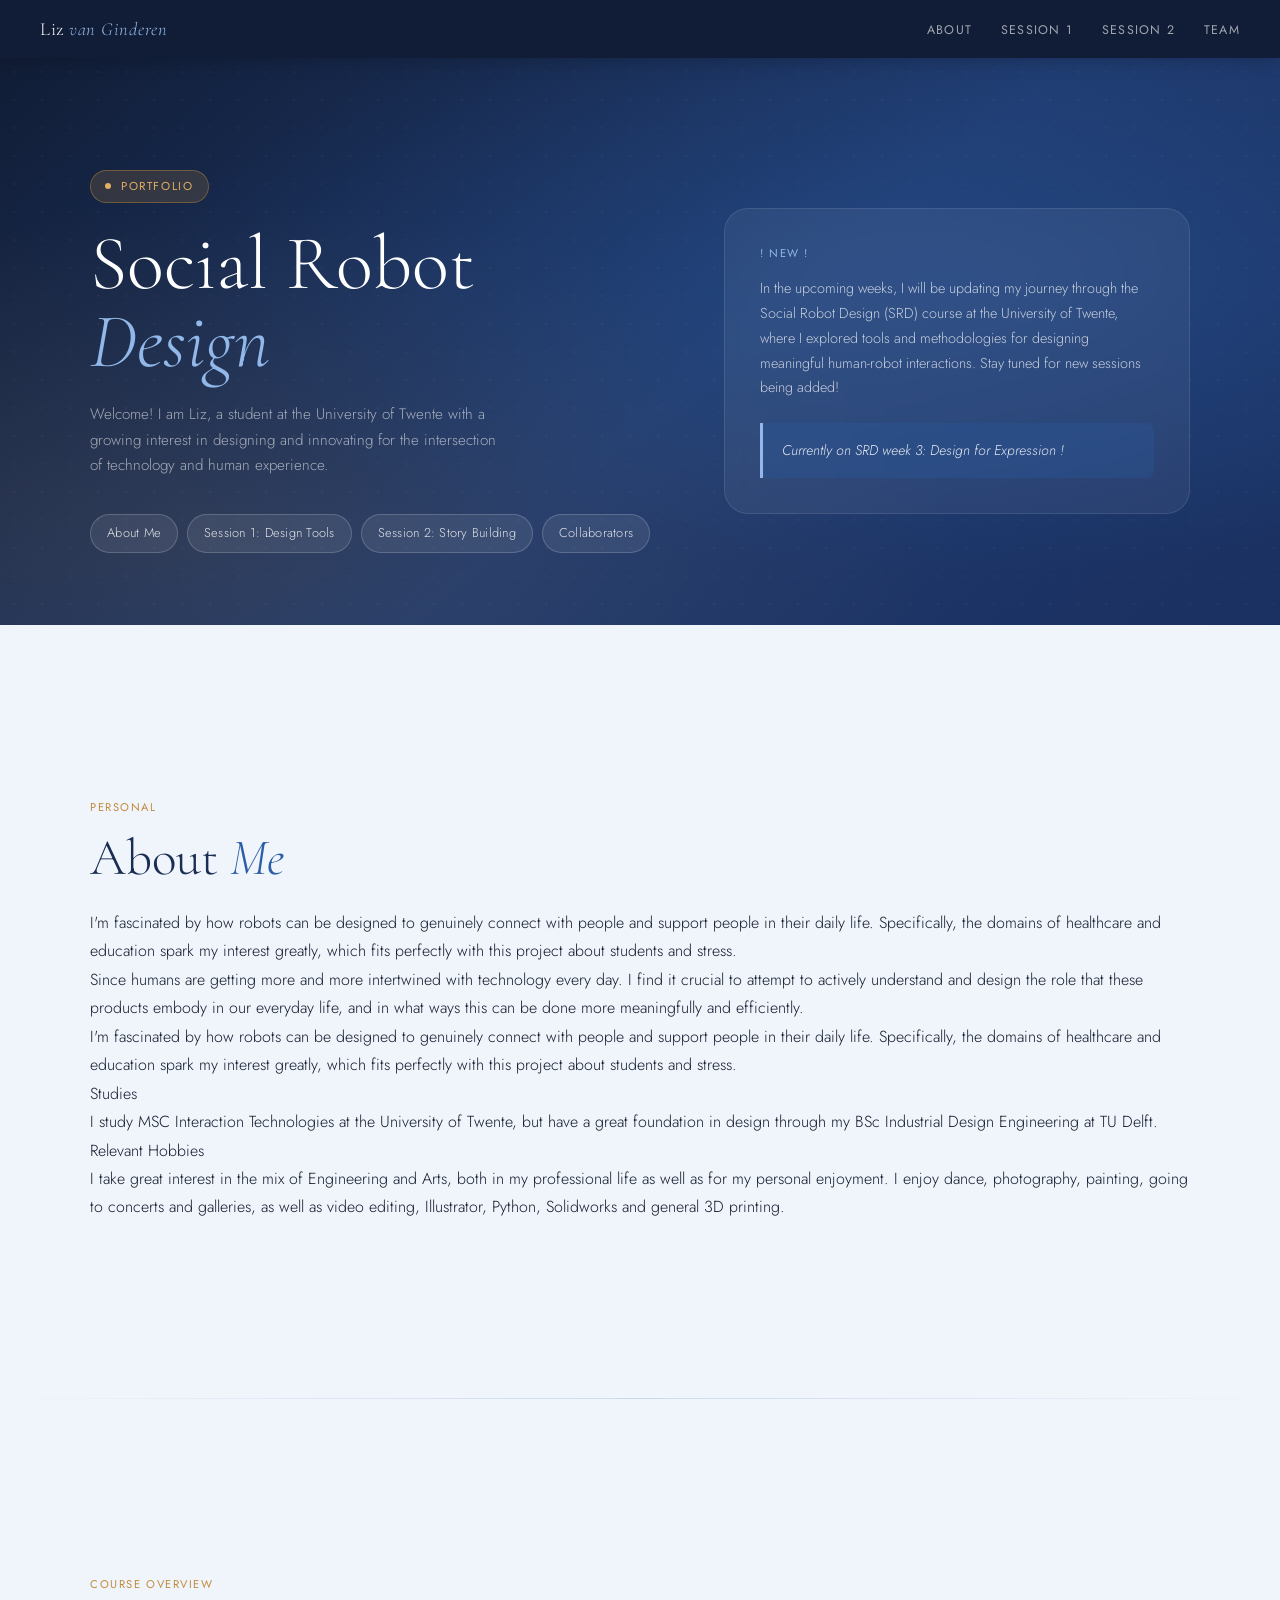
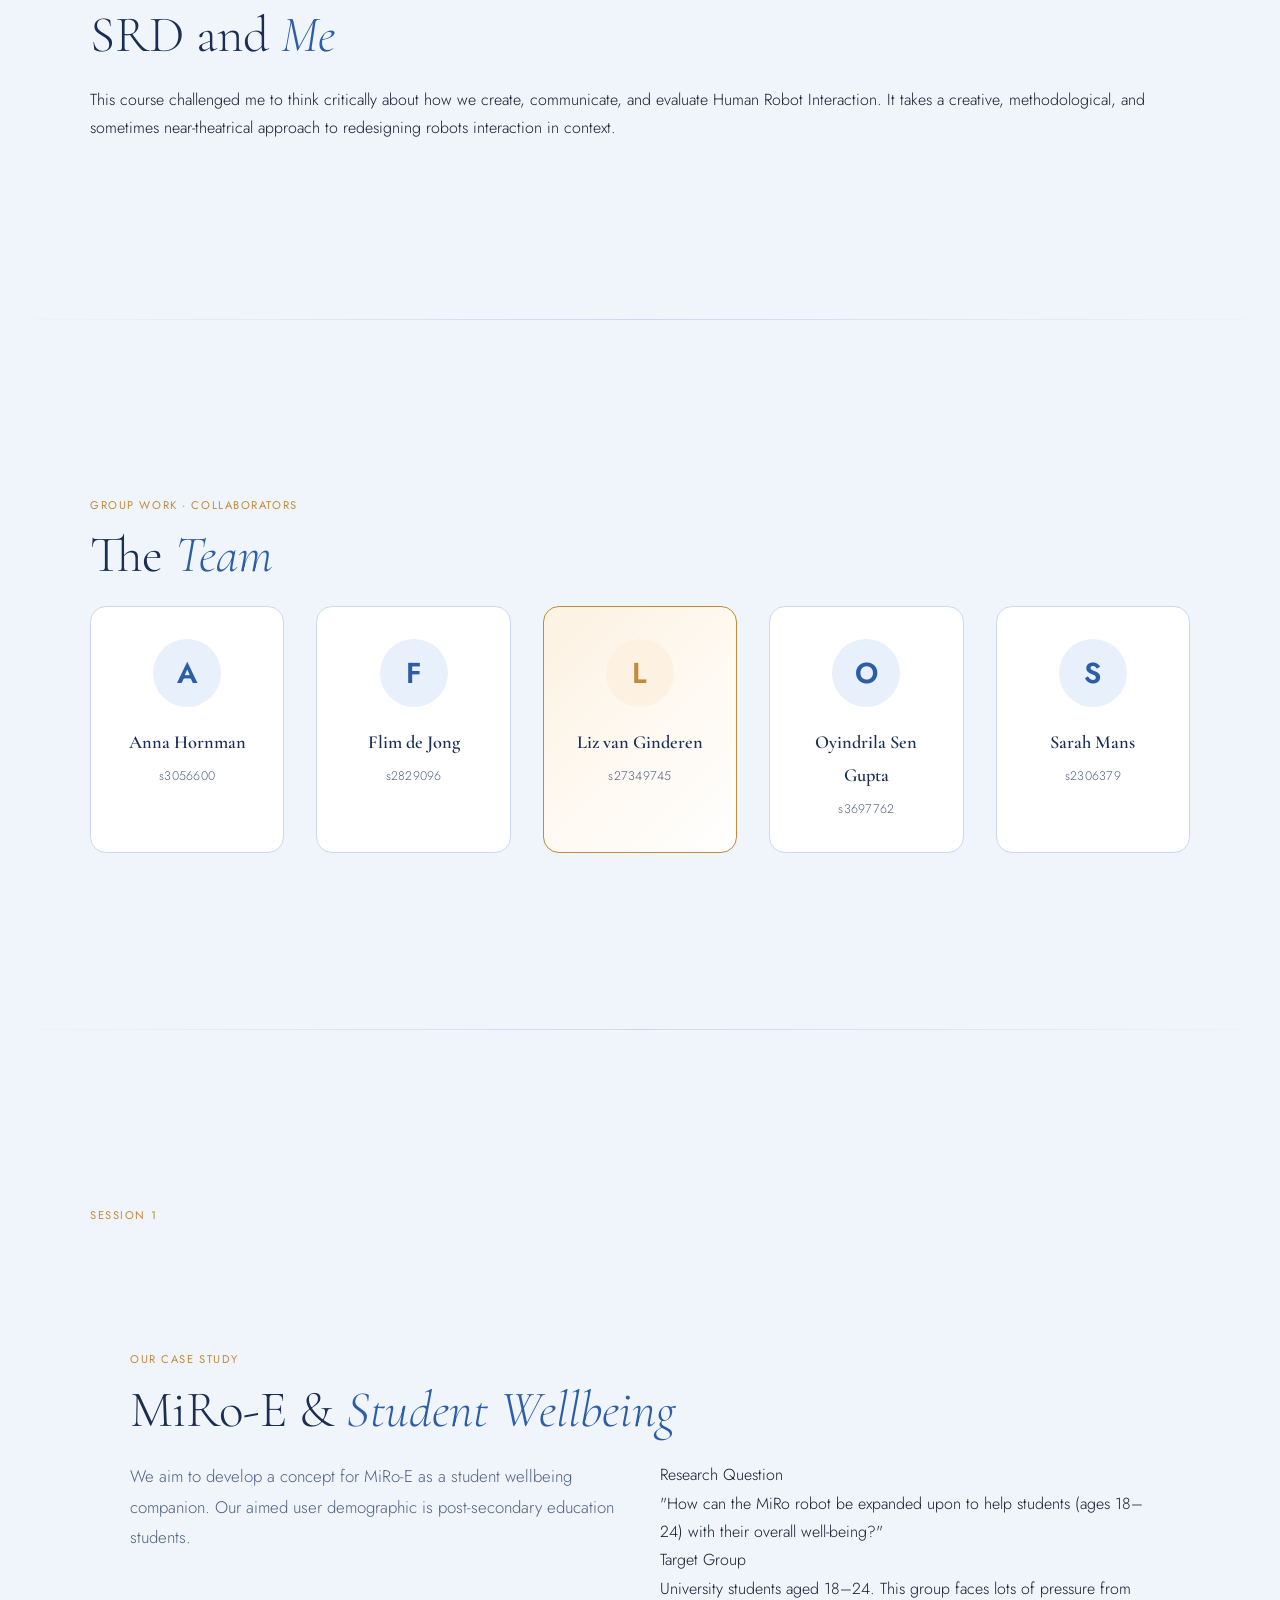
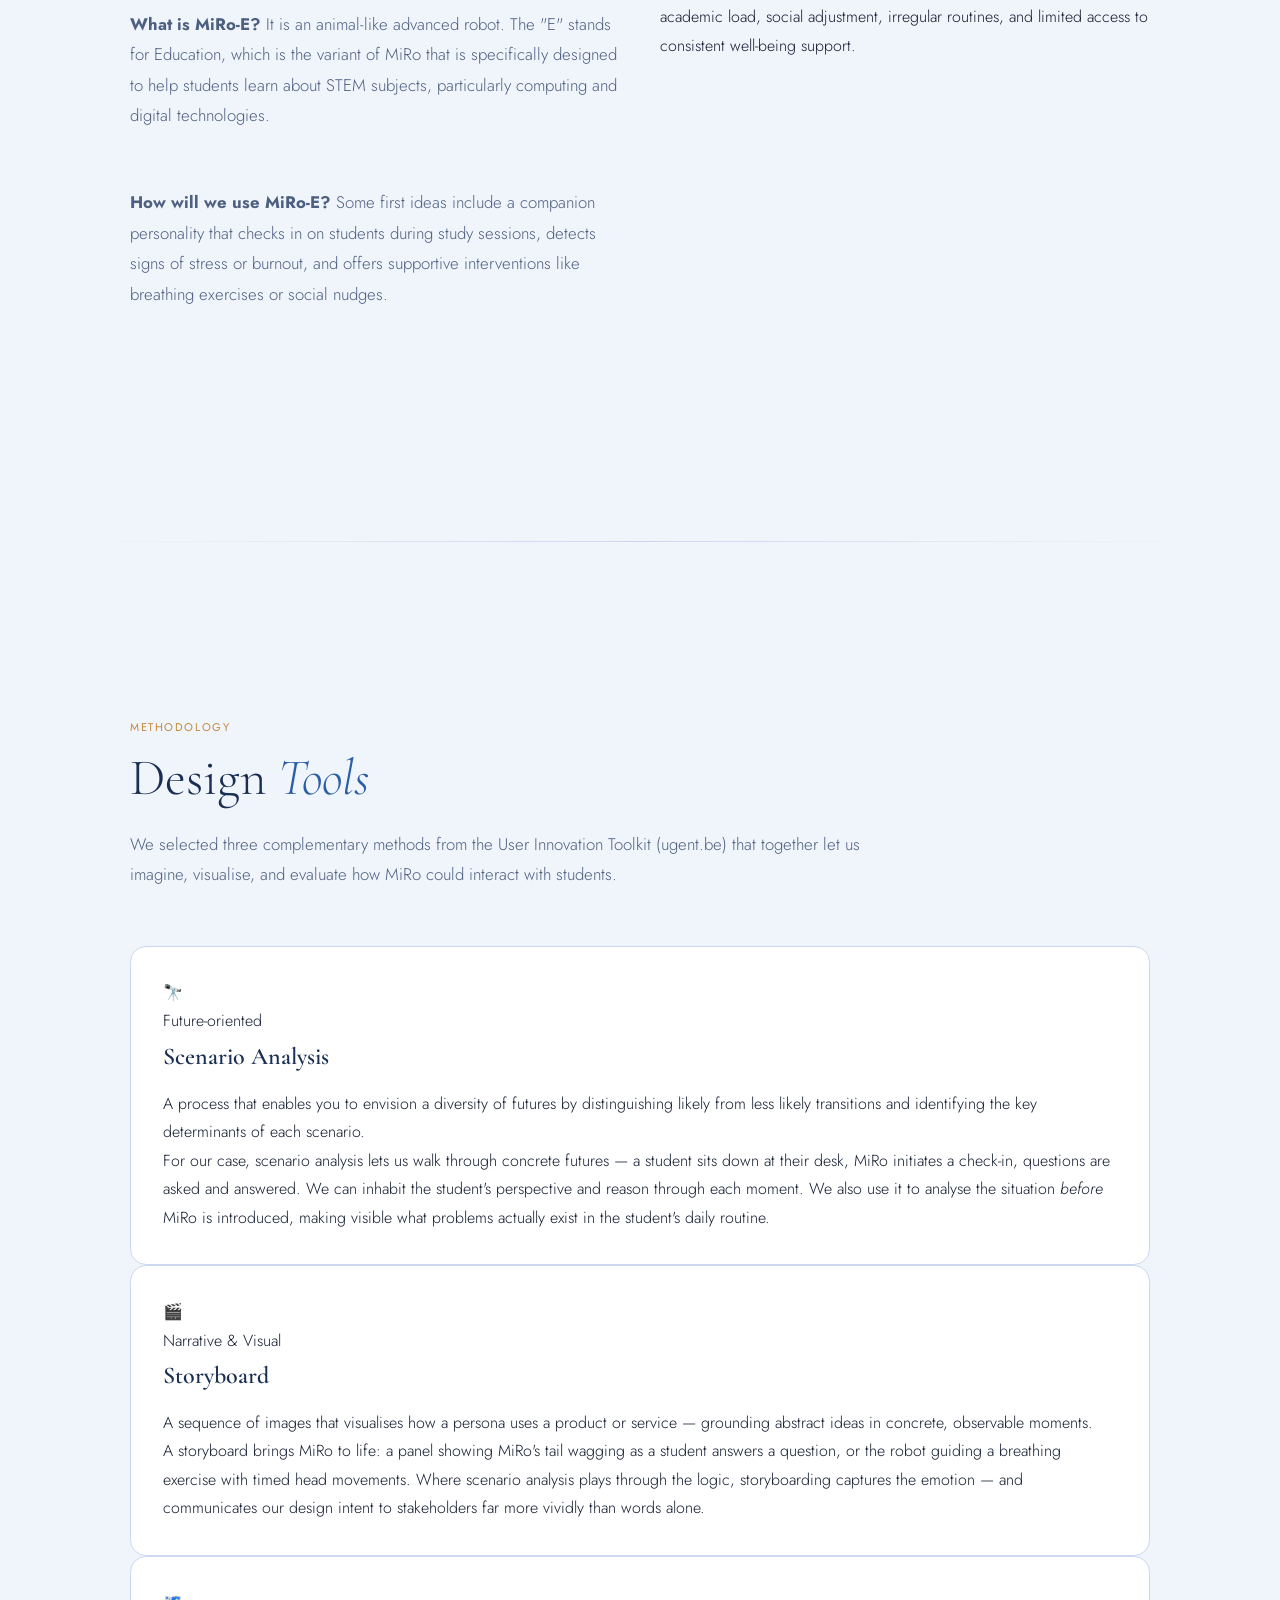
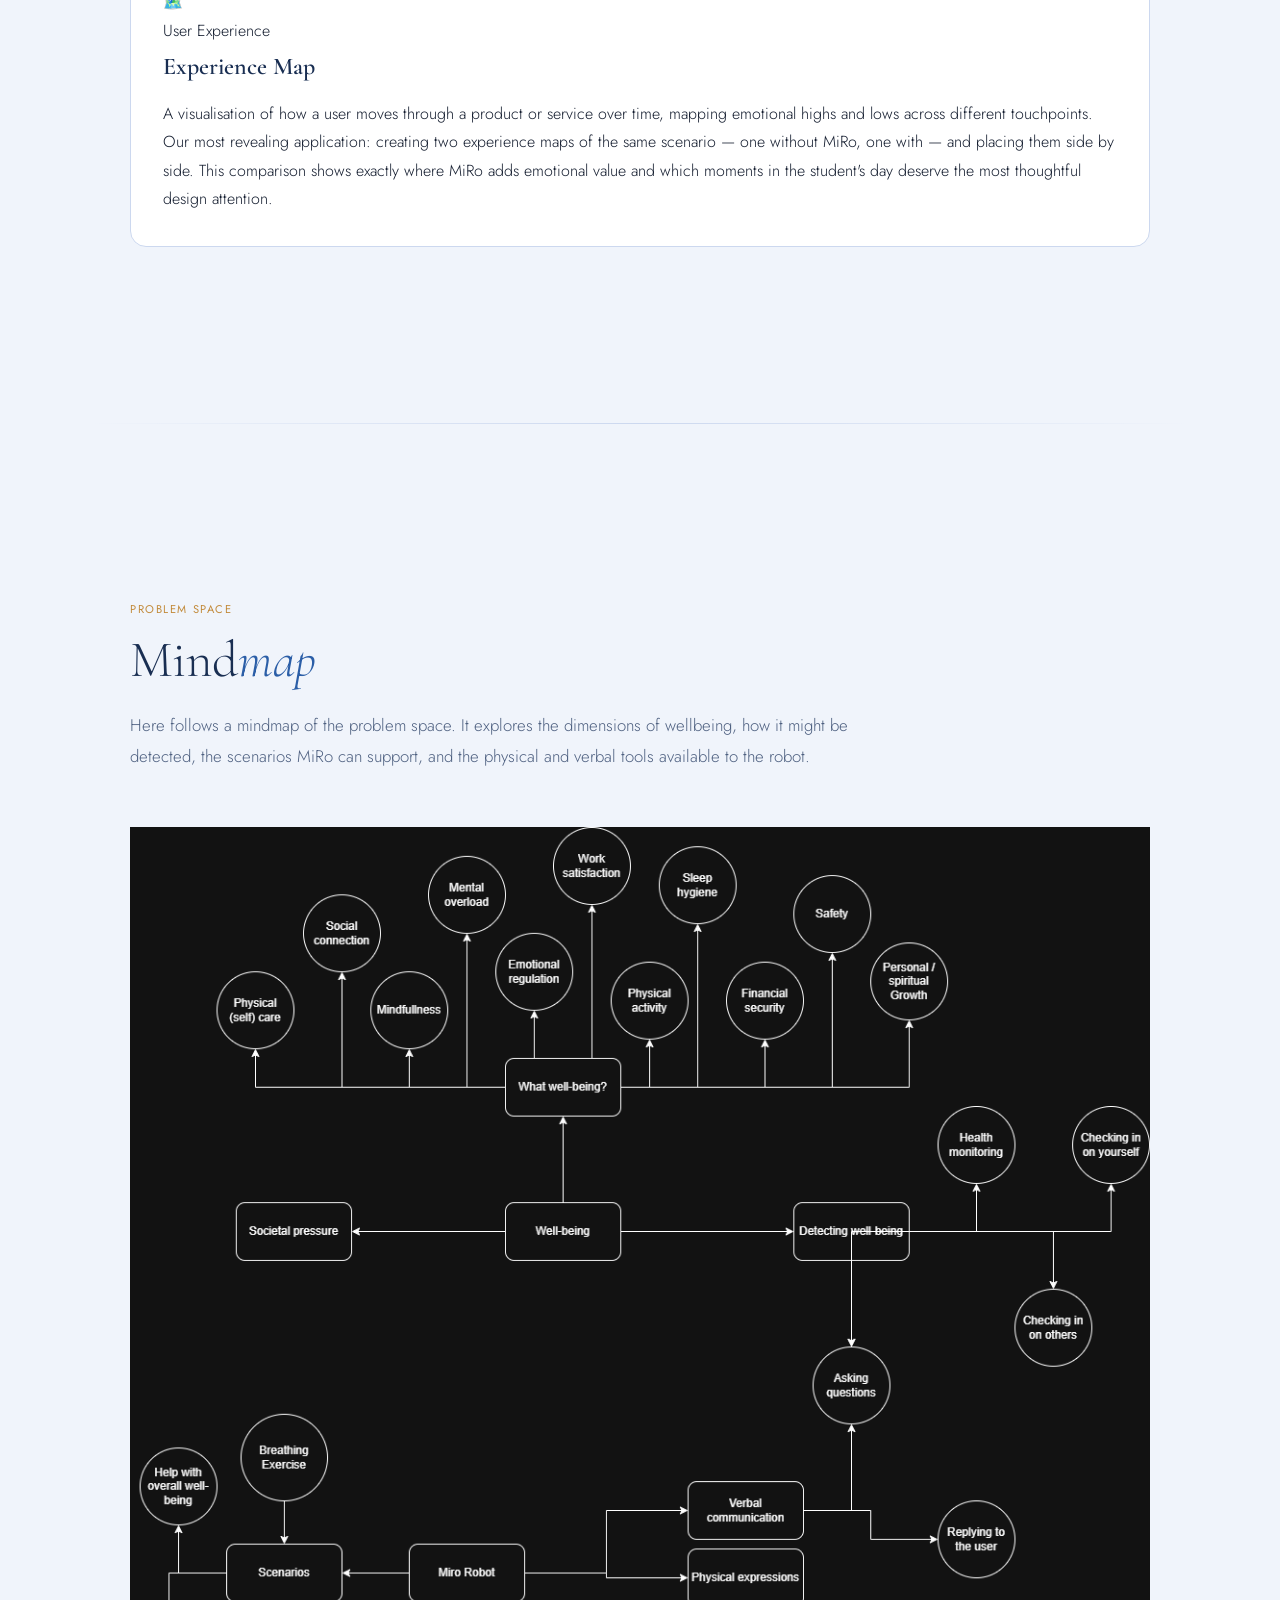
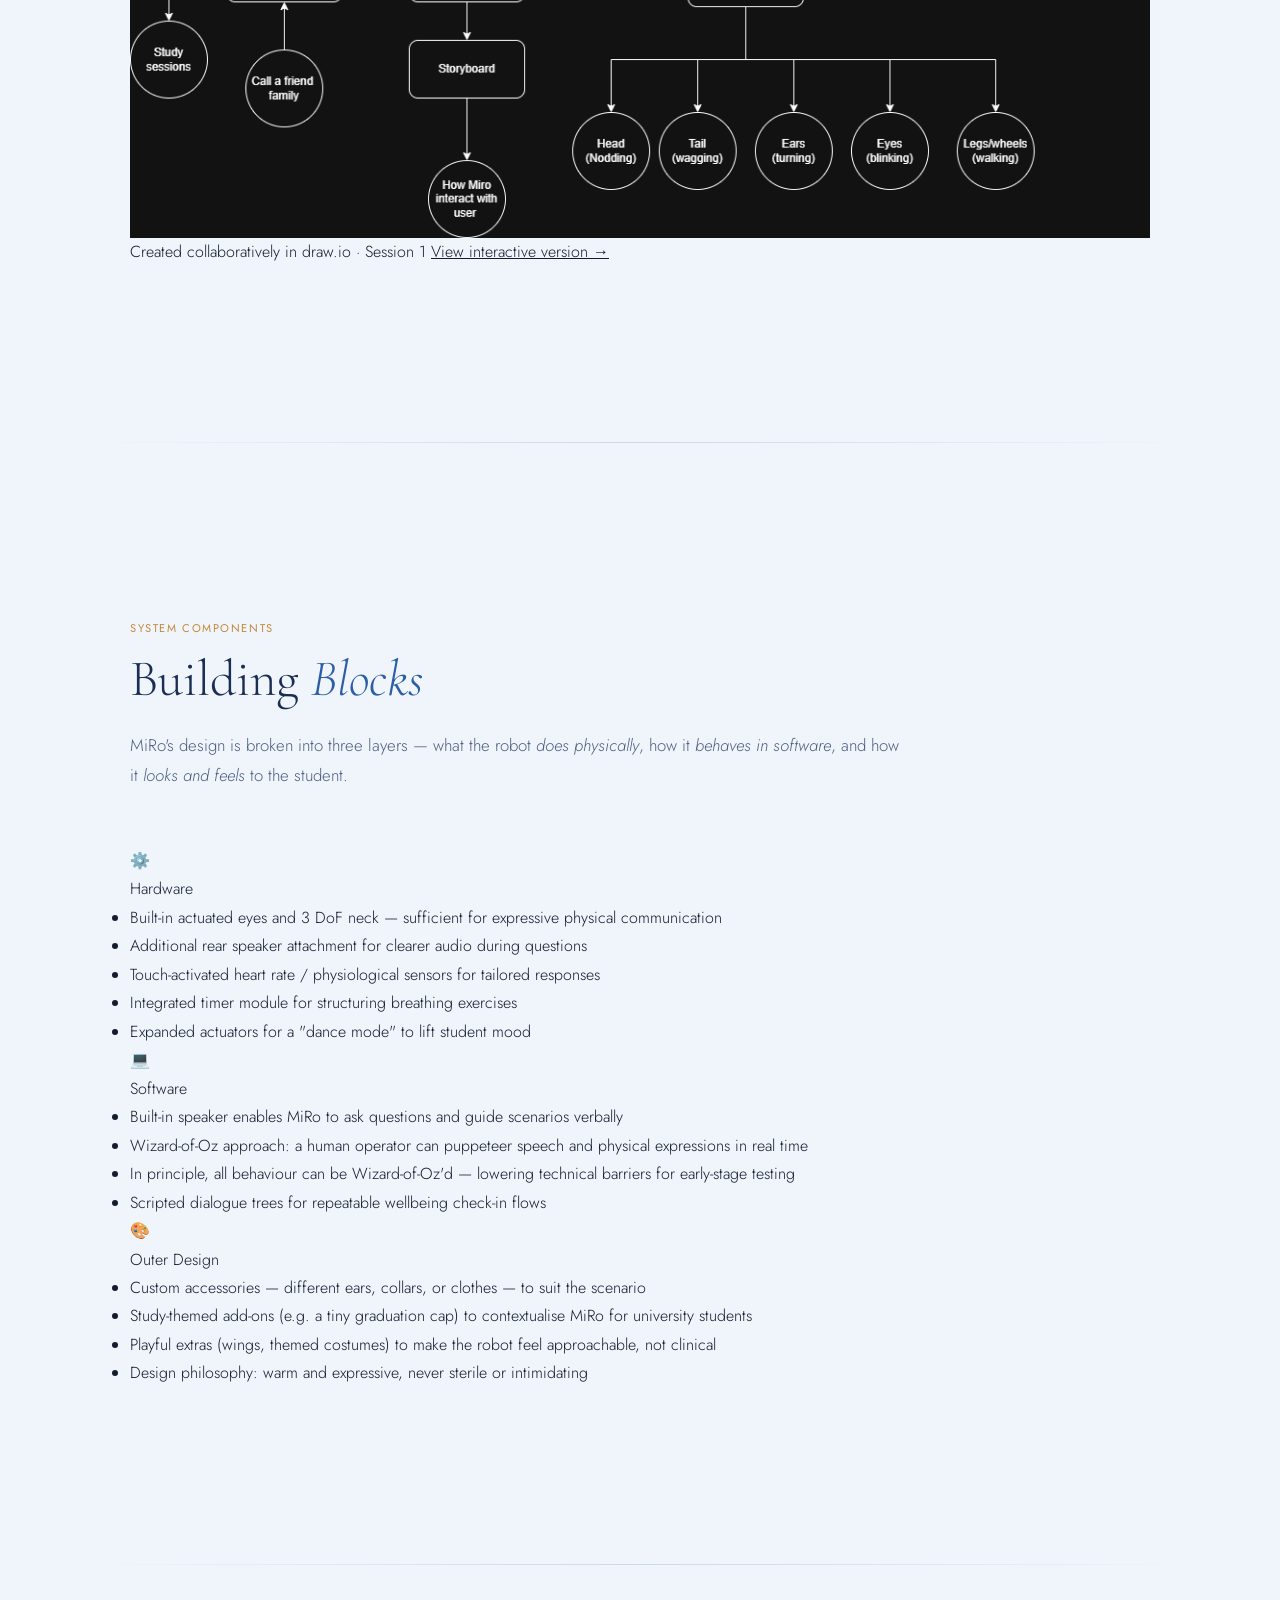
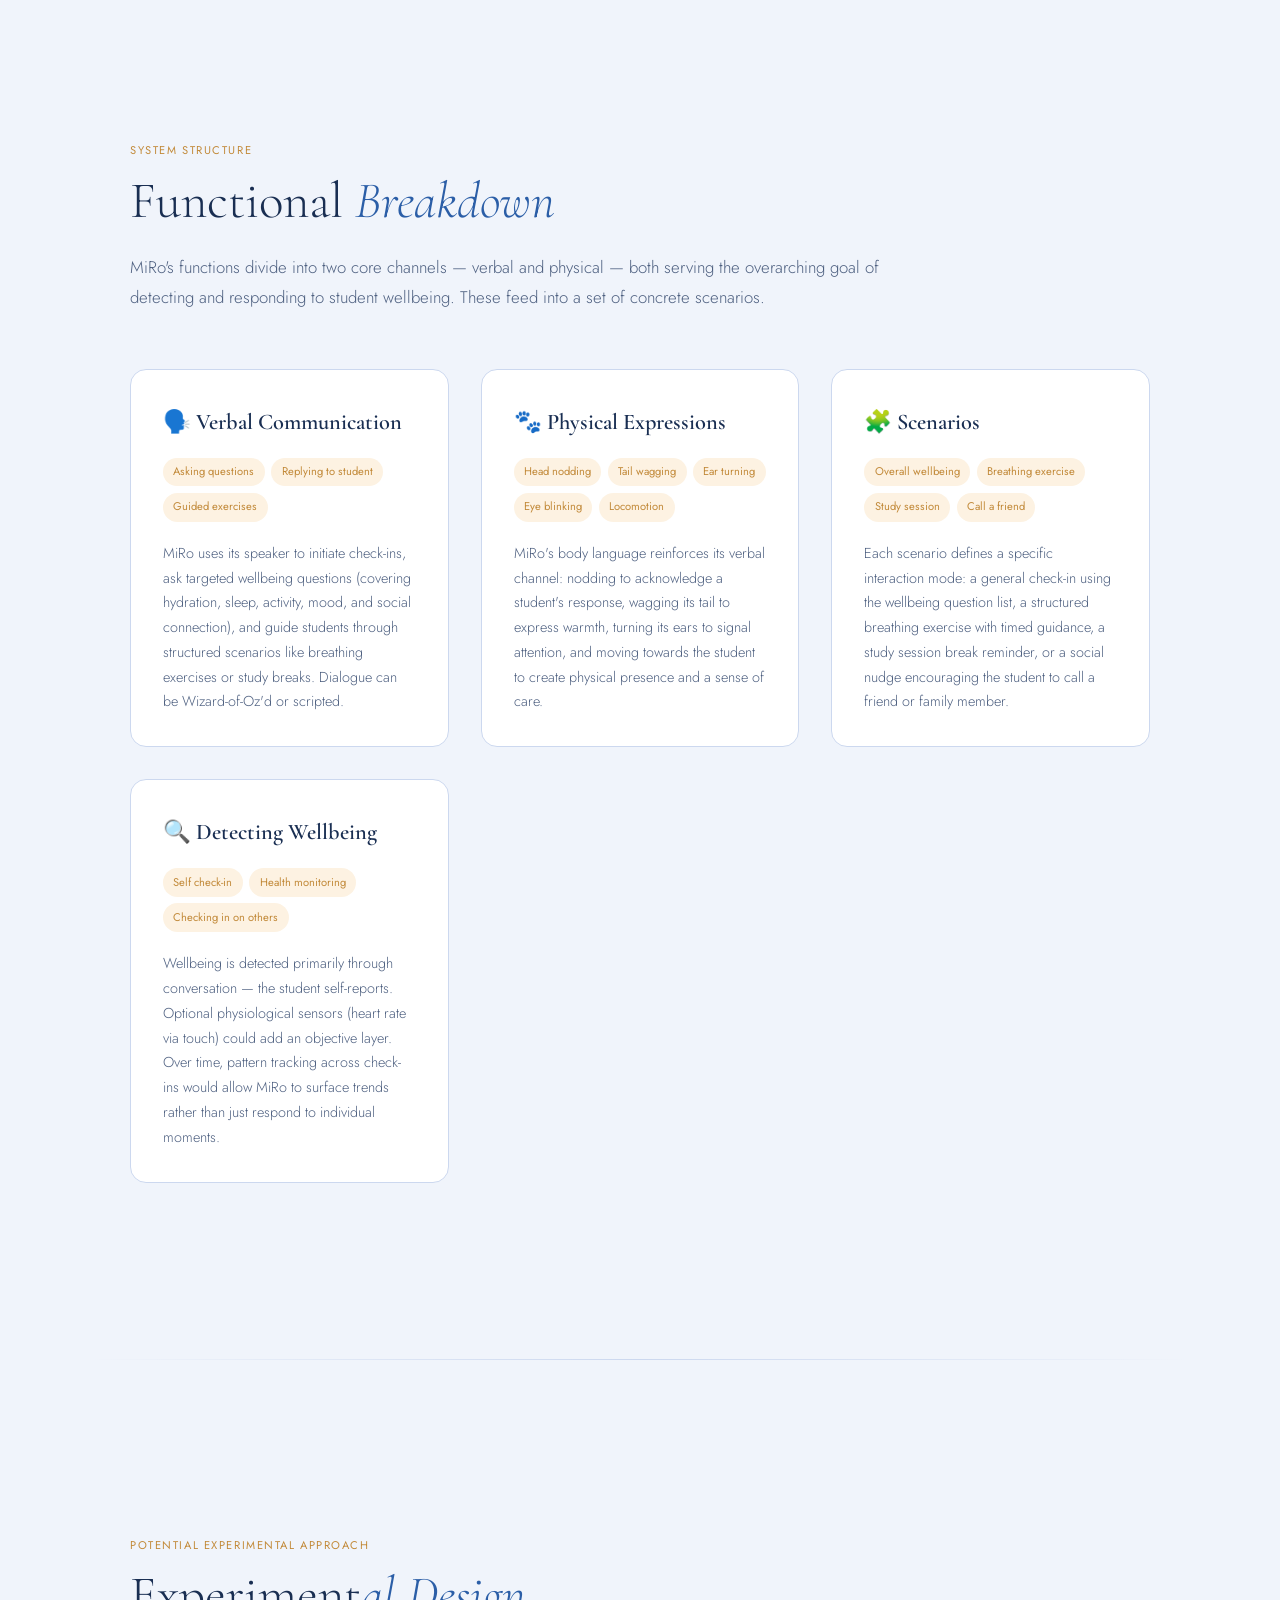
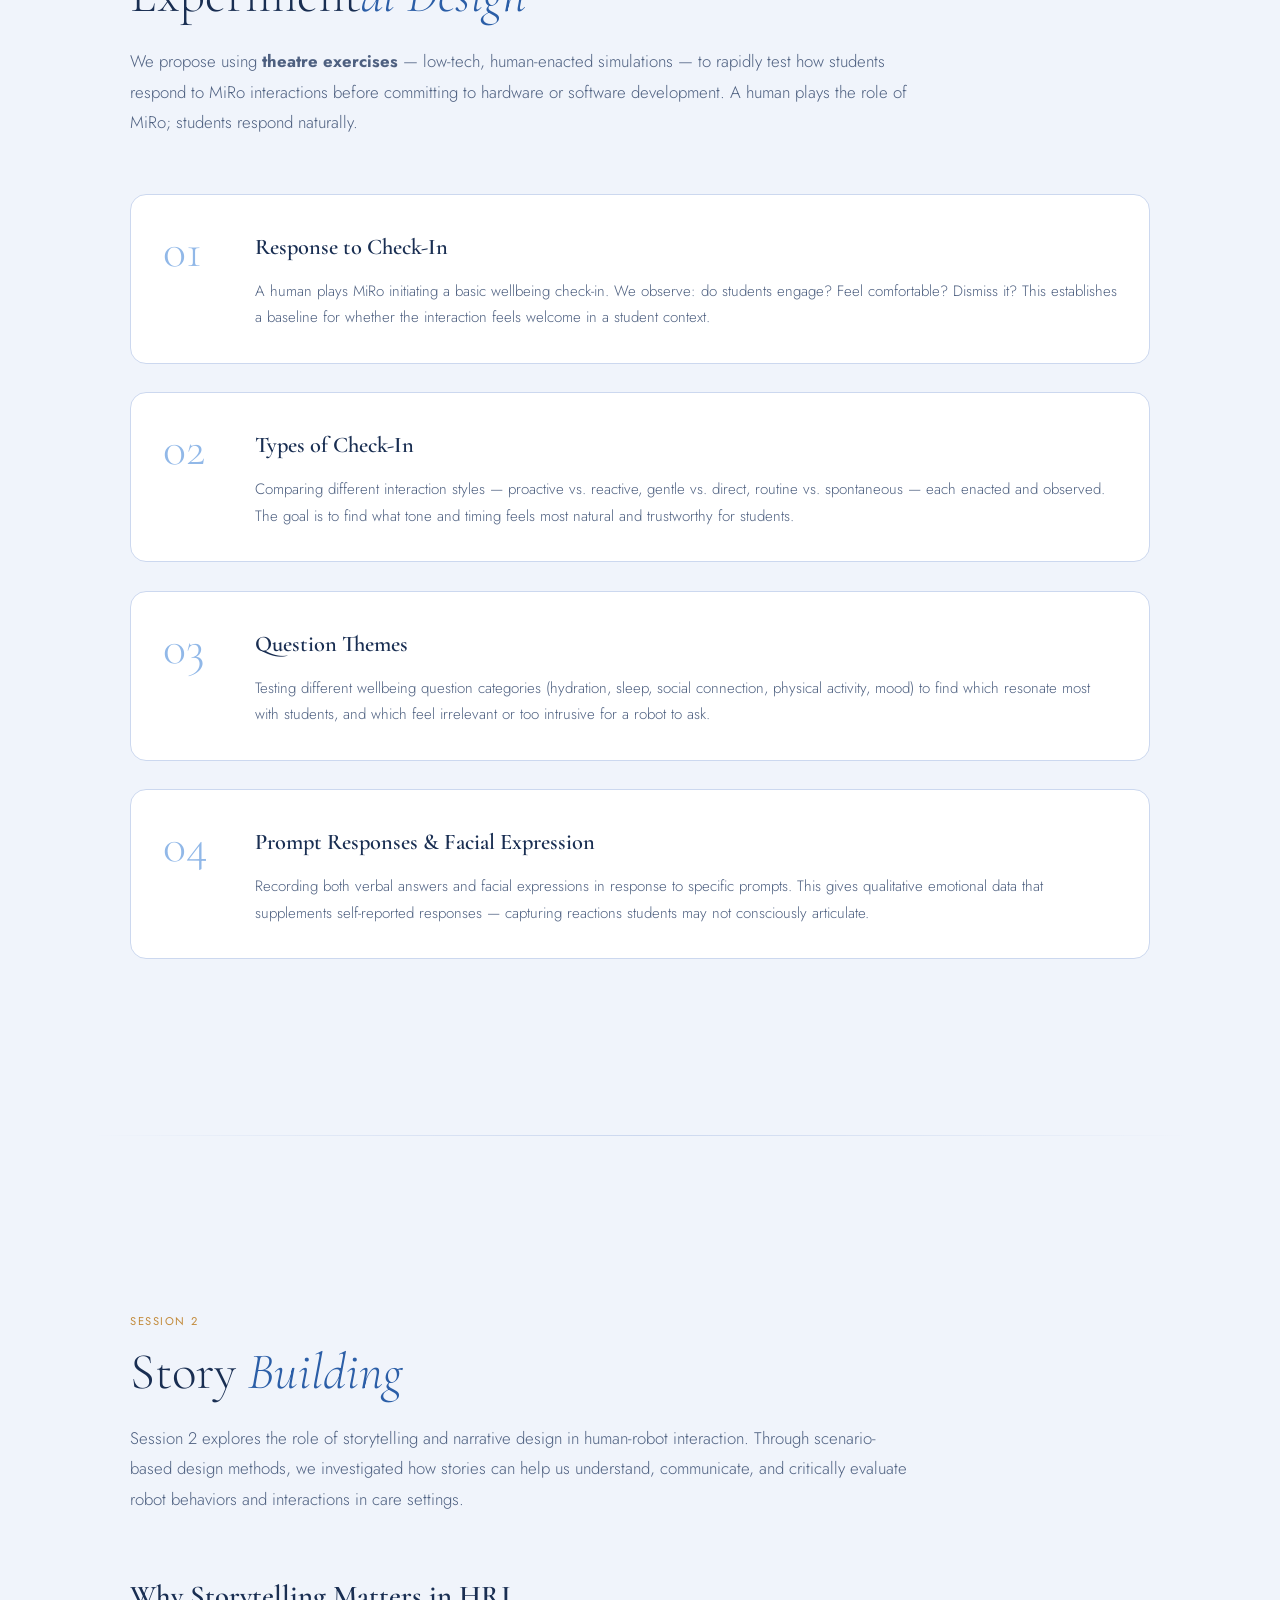
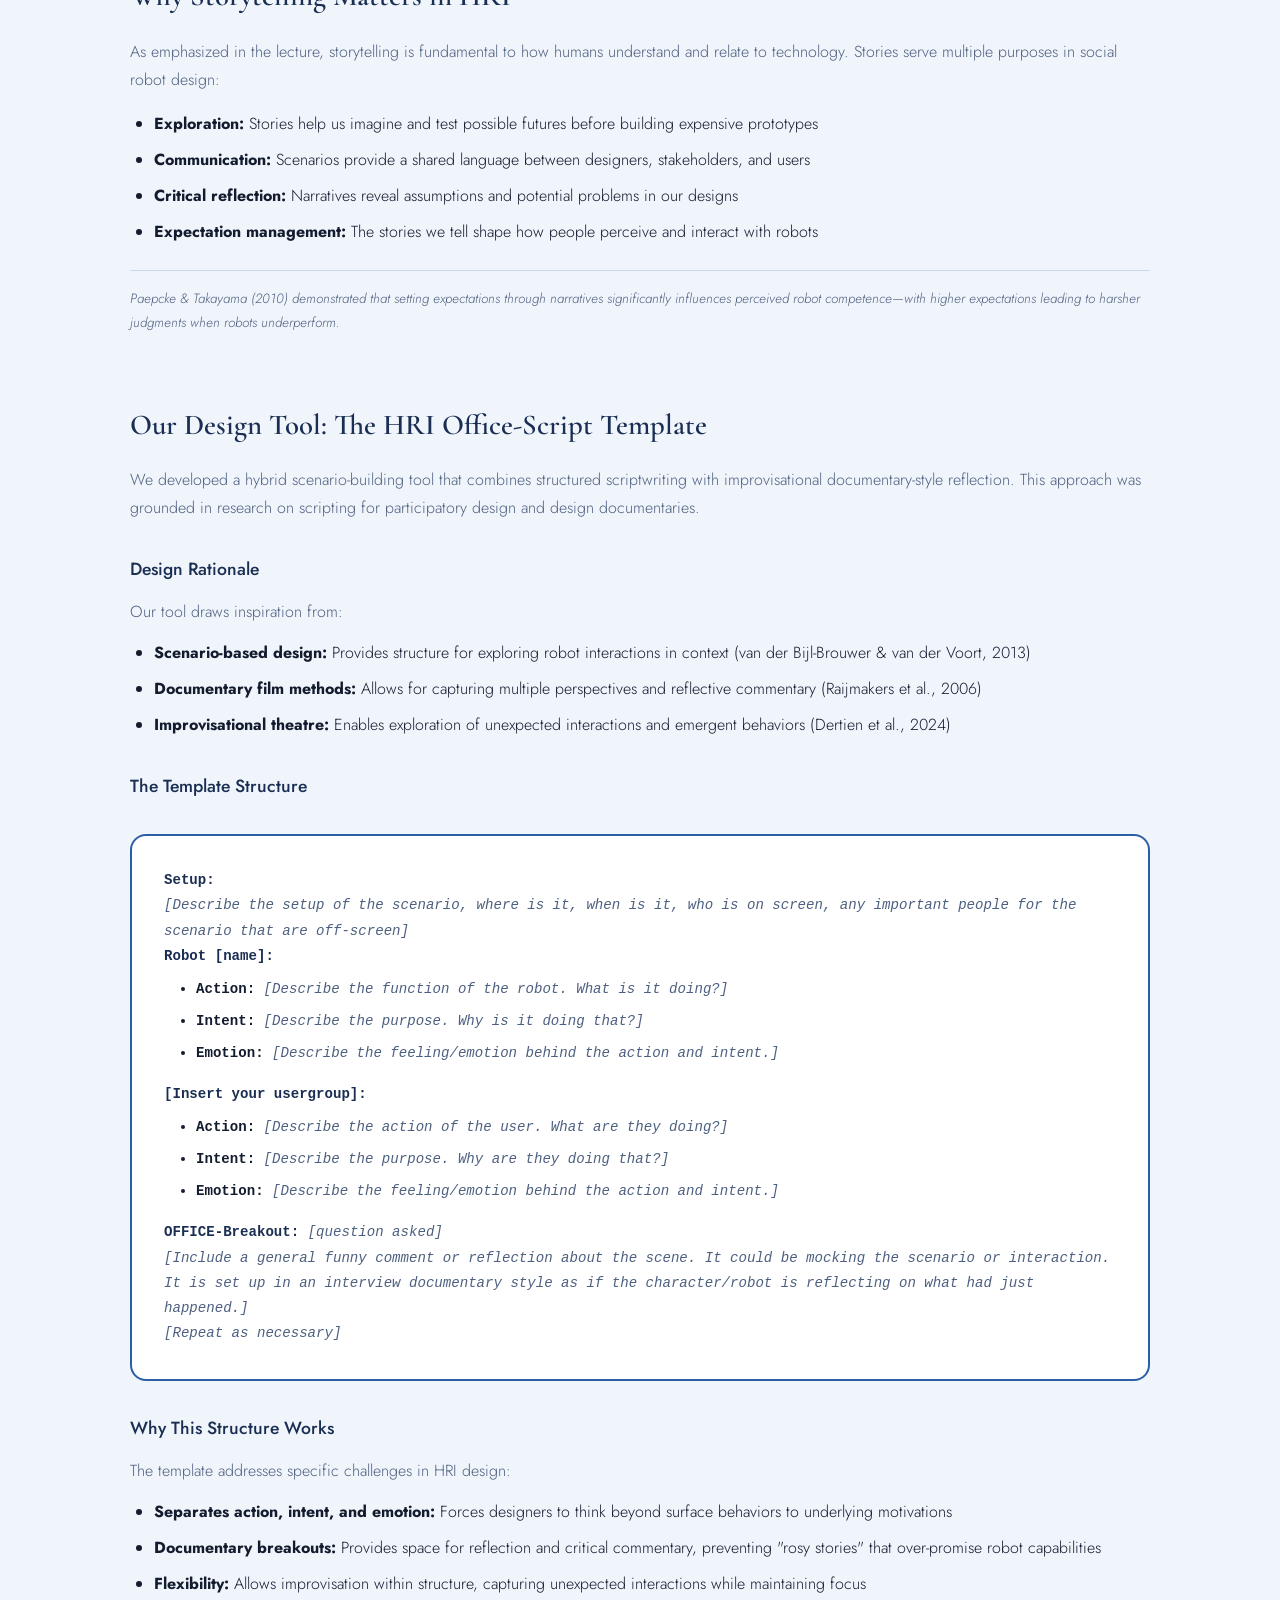
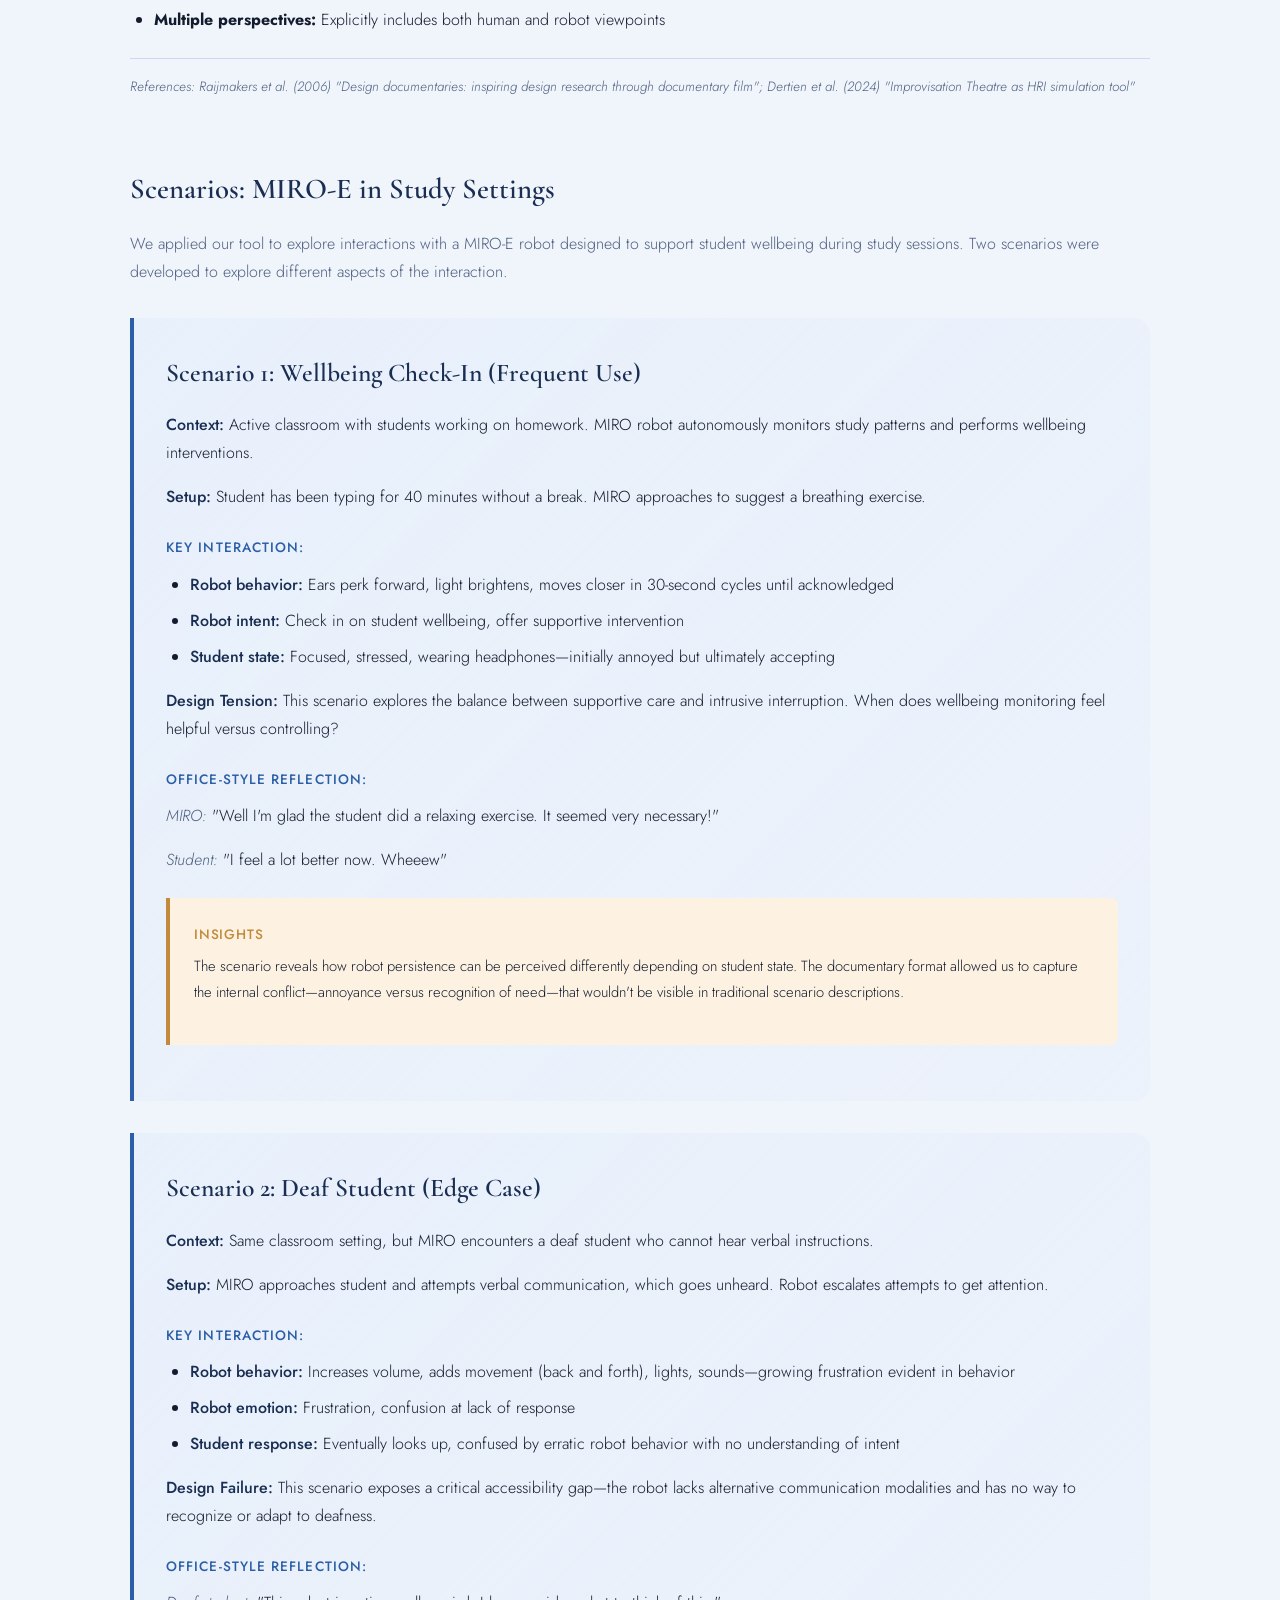
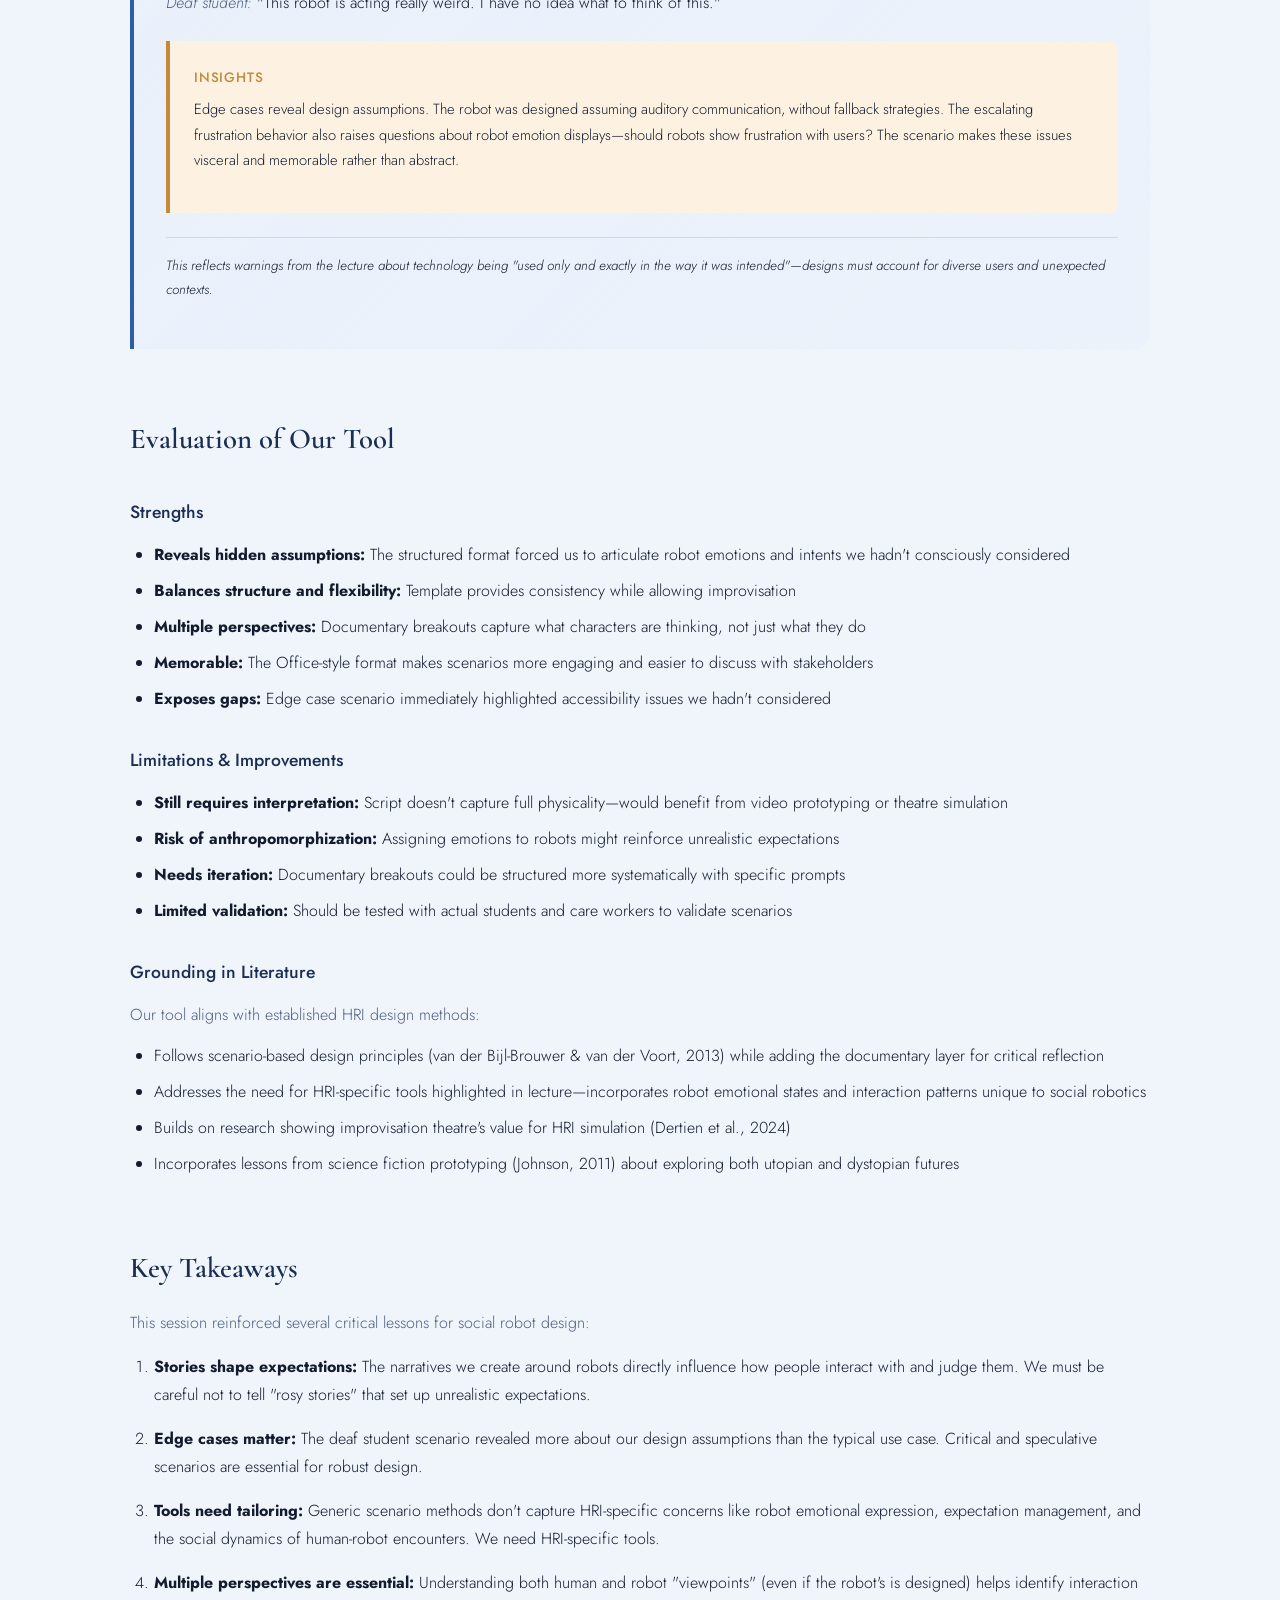
==== commit 9b32e8ab: "Improve general style and session 1 writing" ====
--- a/index.html
+++ b/index.html
@@ -3,7 +3,7 @@
 <head>
   <meta charset="UTF-8">
   <meta name="viewport" content="width=device-width, initial-scale=1.0">
-  <title>Liz van Ginderen — Social Robot Design Portfolio</title>
+  <title>Liz van Ginderen</title>
   <link rel="preconnect" href="https://fonts.googleapis.com">
   <link rel="preconnect" href="https://fonts.gstatic.com" crossorigin>
   <link href="https://fonts.googleapis.com/css2?family=Cormorant+Garamond:ital,wght@0,300;0,600;0,700;1,300;1,600&family=Jost:wght@300;400;500&display=swap" rel="stylesheet">
@@ -764,47 +764,57 @@
       <div class="hero-eyebrow">Portfolio</div>
       <h1 class="hero-name">Social Robot <em>Design</em></h1>
       <p class="hero-sub">
-        Exploring human-centered design methodologies for social robotics through scenario-based tools, storytelling, and critical reflection.
+        Welcome! I am Liz, a student at the University of Twente with a growing interest in designing and innovating for the intersection of technology and human experience.
       </p>
       <div class="hero-pills">
+        <a href="#aboutme">About Me</a>
         <a href="#session1">Session 1: Design Tools</a>
         <a href="#session2">Session 2: Story Building</a>
         <a href="#team">Collaborators</a>
       </div>
     </div>
     <div class="hero-infocard">
-      <div class="hero-infocard-label">About This Portfolio</div>
+      <div class="hero-infocard-label">! NEW !</div>
       <p>
-        This portfolio documents my journey through the Social Robot Design course at the University of Twente, where I explored tools and methodologies for designing meaningful human-robot interactions. Each session builds on foundational HRI principles while developing practical design skills.
+        In the upcoming weeks, I will be updating my journey through the Social Robot Design (SRD) course at the University of Twente, where I explored tools and methodologies for designing meaningful human-robot interactions. Stay tuned for new sessions being added!
       </p>
       <div class="hero-infocard-rq">
-        The goal is not to build perfect robots, but to develop critical thinking around social robotics through hands-on exploration of design tools and scenario-based approaches.
+        Currently on SRD week 3:  Design for Expression !
       </div>
     </div>
   </div>
 </section>
 
+<!-- Wave transition -->
+<div class="wave">
+  <svg viewBox="0 0 1440 52" xmlns="http://www.w3.org/2000/svg" preserveAspectRatio="none" width="100%" height="52">
+    <path d="M0,0 C480,52 960,0 1440,0 L1440,52 L0,52 Z" fill="#f0f4fb"></path>
+  </svg>
+</div>
 
 <!-- ╔══════════════════════════════════╗ -->
-<!-- ║          ABOUT / INTRO           ║ -->
+<!-- ║          ABOUT ME                ║ -->
 <!-- ╚══════════════════════════════════╝ -->
-<section id="about">
+
+  <section id="aboutme">
   <div class="container">
-    <p class="section-eyebrow">Course Overview</p>
+    <p class="section-eyebrow">Personal</p>
     <h2 class="section-title">About <span>Me</span></h2>
-    <p class="section-intro reveal">
-      I'm a student exploring the intersection of design and robotics. This course challenged me to think critically about how we create, communicate, and evaluate social robot designs — moving beyond technical functionality to consider the social, ethical, and experiential dimensions of human-robot interaction.
-    </p>
-    <div class="case-grid reveal">
-      <div class="case-card">
-        <div class="case-card-num">01</div>
-        <h3>Design Tools</h3>
-        <p>Explored various design methodologies and tools for developing social robot concepts, focusing on the MiRo-E robot as a student wellbeing companion.</p>
-      </div>
-      <div class="case-card">
-        <div class="case-card-num">02</div>
-        <h3>Story Building</h3>
-        <p>Developed scenario-based design tools combining scriptwriting and documentary methods to explore both typical and edge-case robot interactions.</p>
+    <div class="about-grid">
+      <div class="about-text reveal in">
+        <p>I'm fascinated by how robots can be designed to genuinely connect with people and support people in their daily life. Specifically, the domains of healthcare and education spark my interest greatly, which fits perfectly with this project about students and stress.</p>
+        <p>Since humans are getting more and more intertwined with technology every day. I find it crucial to attempt to actively understand and design the role that these products embody in our everyday life, and in what ways this can be done more meaningfully and efficiently.</p>
+        <p>I'm fascinated by how robots can be designed to genuinely connect with people and support people in their daily life. Specifically, the domains of healthcare and education spark my interest greatly, which fits perfectly with this project about students and stress.</p>
+      </div>
+      <div class="about-stack reveal reveal-delay-1 in">
+        <div class="about-card">
+          <div class="about-card-label">Studies</div>
+          <p>I study MSC Interaction Technologies at the University of Twente, but have a great foundation in design through my BSc Industrial Design Engineering at TU Delft.</p>
+        </div>
+        <div class="about-card">
+          <div class="about-card-label">Relevant Hobbies</div>
+          <p> I take great interest in the mix of Engineering and Arts, both in my professional life as well as for my personal enjoyment. I enjoy dance, photography, painting, going to concerts and galleries, as well as video editing, Illustrator, Python, Solidworks and general 3D printing.</p>
+        </div>
       </div>
     </div>
   </div>
@@ -812,79 +822,204 @@
 
 <hr class="section-divider">
 
-
+<!-- ╔══════════════════════════════════╗ -->
+<!-- ║          SRD INTRO               ║ -->
+<!-- ╚══════════════════════════════════╝ -->
+  
+<section id="SRDme">
+ <div class="container">
+    <p class="section-eyebrow">Course Overview</p>
+    <h2 class="section-title">SRD and <span>Me</span></h2>
+    <div class="about-grid">
+      <div class="about-text reveal in">
+        <p>This course challenged me to think critically about how we create, communicate, and evaluate Human Robot Interaction. It takes a creative, methodological, and sometimes near-theatrical approach to redesigning robots interaction in context.</p>
+      </div>
+    </div>
+  </div>
+</section>
+
+<hr class="section-divider">
+
+
+<!-- ╔══════════════════════════════════╗ -->
+<!-- ║             TEAM                 ║ -->
+<!-- ╚══════════════════════════════════╝ -->
+<section id="team">
+  <div class="container">
+    <p class="section-eyebrow">Group Work · Collaborators</p>
+    <h2 class="section-title">The <span>Team</span></h2>
+    <div class="team-grid reveal">
+      <div class="team-card">
+        <div class="team-avatar">A</div>
+        <div class="team-name">Anna Hornman</div>
+        <div class="team-id">s3056600</div>
+      </div>
+      <div class="team-card">
+        <div class="team-avatar">F</div>
+        <div class="team-name">Flim de Jong</div>
+        <div class="team-id">s2829096</div>
+      </div>
+      <div class="team-card me">
+        <div class="team-avatar">L</div>
+        <div class="team-name">Liz van Ginderen</div>
+        <div class="team-id">s27349745</div>
+      </div>
+      <div class="team-card">
+        <div class="team-avatar">O</div>
+        <div class="team-name">Oyindrila Sen Gupta</div>
+        <div class="team-id">s3697762</div>
+      </div>
+      <div class="team-card">
+        <div class="team-avatar">S</div>
+        <div class="team-name">Sarah Mans</div>
+        <div class="team-id">s2306379</div>
+      </div>
+    </div>
+  </div>
+</section>
+
+<hr class="section-divider">
+  
 <!-- ╔══════════════════════════════════╗ -->
 <!-- ║          SESSION 1               ║ -->
 <!-- ╚══════════════════════════════════╝ -->
 <section id="session1">
   <div class="container">
     <p class="section-eyebrow">Session 1</p>
-    <h2 class="section-title">Design <span>Tools</span></h2>
-    <p class="section-intro reveal">
-      In Session 1, our team explored various design tools to develop a concept for MiRo-E as a student wellbeing companion. We examined how different methodologies can help us understand user needs, generate ideas, and evaluate design directions.
-    </p>
-
-    <!-- Design Tools -->
-    <div class="tool-grid reveal">
-      <div class="tool-card">
-        <div class="tool-icon">🎭</div>
-        <div class="tool-name">Personas</div>
-        <div class="tool-desc">Created fictional but realistic student profiles representing different wellbeing needs and technology comfort levels to guide design decisions.</div>
-        <div class="tool-tags">
-          <span class="tool-tag">User Research</span>
-          <span class="tool-tag">Empathy</span>
-        </div>
-      </div>
-
-      <div class="tool-card">
-        <div class="tool-icon">🗺️</div>
-        <div class="tool-name">User Journey Map</div>
-        <div class="tool-desc">Mapped the student experience throughout a day, identifying stress points and opportunities for wellbeing interventions.</div>
-        <div class="tool-tags">
-          <span class="tool-tag">Experience Design</span>
-          <span class="tool-tag">Touchpoints</span>
-        </div>
-      </div>
-
-      <div class="tool-card">
-        <div class="tool-icon">💭</div>
-        <div class="tool-name">Brainstorming</div>
-        <div class="tool-desc">Generated a wide range of possible robot behaviors and interaction modes without judgment to explore the design space.</div>
-        <div class="tool-tags">
-          <span class="tool-tag">Ideation</span>
-          <span class="tool-tag">Divergent Thinking</span>
-        </div>
-      </div>
-
-      <div class="tool-card">
-        <div class="tool-icon">🎪</div>
-        <div class="tool-name">Theatre Simulation</div>
-        <div class="tool-desc">Used human actors to embody robot behaviors, allowing rapid testing of interaction concepts before technical development.</div>
-        <div class="tool-tags">
-          <span class="tool-tag">Prototyping</span>
-          <span class="tool-tag">Evaluation</span>
-        </div>
-      </div>
-    </div>
-  </div>
-</section>
-
-<!-- CASE OVERVIEW -->
+    
+  <!-- CASE OVERVIEW -->
 <section id="case">
   <div class="container">
     <p class="section-eyebrow">Our Case Study</p>
-    <h2 class="section-title">MiRo-E Student <span>Wellbeing</span></h2>
-    <p class="section-intro reveal">We developed a concept for MiRo-E as a student wellbeing companion — a robot that checks in on students during study sessions, detects signs of stress or burnout, and offers supportive interventions like breathing exercises or social nudges.</p>
+    <h2 class="section-title">MiRo-E & <span>Student Wellbeing</span></h2>
+    <div class="case-grid">
+      <div class="case-text reveal in">
+        <p class="section-intro reveal">We aim to develop a concept for MiRo-E as a student wellbeing companion. Our aimed user demographic is post-secondary education students.</p>
+        <p class="section-intro reveal"><strong>What is MiRo-E?</strong> It is an animal-like advanced robot. The "E" stands for Education, which is the variant of MiRo that is specifically designed to help students learn about STEM subjects, particularly computing and digital technologies.</p>
+        <p class="section-intro reveal"><strong>How will we use MiRo-E?</strong> Some first ideas include a companion personality that checks in on students during study sessions, detects signs of stress or burnout, and offers supportive interventions like breathing exercises or social nudges.</p>
+      </div>
+      <div class="reveal reveal-delay-1 in">
+        <div class="case-rq-card">
+          <div class="lbl">Research Question</div>
+          <p class="rq">"How can the MiRo robot be expanded upon to help students (ages 18–24) with their overall well-being?"</p>
+          <div class="lbl">Target Group</div>
+          <p>University students aged 18–24. This group faces lots of pressure from academic load, social adjustment, irregular routines, and limited access to consistent well-being support.</p>
+        </div>
+      </div>
+    </div>
+</section>
+    
+<hr class="section-divider">
+    
+    <!-- DESIGN TOOLS -->
+<section id="tools">
+  <div class="container">
+    <p class="section-eyebrow">Methodology</p>
+    <h2 class="section-title">Design <span>Tools</span></h2>
+    <p class="section-intro">We selected three complementary methods from the User Innovation Toolkit (ugent.be) that together let us imagine, visualise, and evaluate how MiRo could interact with students.</p>
+    <div class="tools-grid reveal in">
+
+      <div class="tool-card">
+        <div class="tool-emoji">🔭</div>
+        <div class="tool-badge">Future-oriented</div>
+        <div class="tool-name">Scenario Analysis</div>
+        <p class="tool-def">A process that enables you to envision a diversity of futures by distinguishing likely from less likely transitions and identifying the key determinants of each scenario.</p>
+        <p>For our case, scenario analysis lets us walk through concrete futures — a student sits down at their desk, MiRo initiates a check-in, questions are asked and answered. We can inhabit the student's perspective and reason through each moment. We also use it to analyse the situation <em>before</em> MiRo is introduced, making visible what problems actually exist in the student's daily routine.</p>
+      </div>
+
+      <div class="tool-card">
+        <div class="tool-emoji">🎬</div>
+        <div class="tool-badge">Narrative &amp; Visual</div>
+        <div class="tool-name">Storyboard</div>
+        <p class="tool-def">A sequence of images that visualises how a persona uses a product or service — grounding abstract ideas in concrete, observable moments.</p>
+        <p>A storyboard brings MiRo to life: a panel showing MiRo's tail wagging as a student answers a question, or the robot guiding a breathing exercise with timed head movements. Where scenario analysis plays through the logic, storyboarding captures the emotion — and communicates our design intent to stakeholders far more vividly than words alone.</p>
+      </div>
+
+      <div class="tool-card">
+        <div class="tool-emoji">🗺️</div>
+        <div class="tool-badge">User Experience</div>
+        <div class="tool-name">Experience Map</div>
+        <p class="tool-def">A visualisation of how a user moves through a product or service over time, mapping emotional highs and lows across different touchpoints.</p>
+        <p>Our most revealing application: creating two experience maps of the same scenario — one without MiRo, one with — and placing them side by side. This comparison shows exactly where MiRo adds emotional value and which moments in the student's day deserve the most thoughtful design attention.</p>
+      </div>
+    </div>
   </div>
 </section>
+
+<hr class="section-divider">
+    
+<!-- DESIGN TOOLS -->
+<section id="mindmap">
+  <div class="container">
+    <p class="section-eyebrow">Problem Space</p>
+    <h2 class="section-title">Mind<span>map</span></h2>
+    <p class="section-intro reveal in">Here follows a mindmap of the problem space. It explores the dimensions of wellbeing, how it might be detected, the scenarios MiRo can support, and the physical and verbal tools available to the robot.</p>
+    <div class="mindmap-outer reveal in">
+      <img src="images/mindmap.png" alt="Mindmap of the MiRo student wellbeing problem space, showing wellbeing dimensions, detection methods, robot scenarios, and interaction channels" loading="lazy">
+      <div class="mindmap-footer">
+        <span>Created collaboratively in draw.io · Session 1</span>
+        <a href="https://app.diagrams.net/#G1eeFvSx3vHInnP5jiU4arC29f5TAV5k38#%7B%22pageId%22%3A%22TXSyG-_VcCZKsoqF0FE8%22%7D" target="_blank" rel="noopener">View interactive version →</a>
+      </div>
+    </div>
+  </div>
+</section>
+
+<hr class="section-divider">
+    
+<!-- BUILDING BLOCKS -->
+<section id="blocks">
+  <div class="container">
+    <p class="section-eyebrow">System Components</p>
+    <h2 class="section-title">Building <span>Blocks</span></h2>
+    <p class="section-intro reveal in">MiRo's design is broken into three layers — what the robot <em>does physically</em>, how it <em>behaves in software</em>, and how it <em>looks and feels</em> to the student.</p>
+    <div class="blocks-grid reveal in">
+
+      <div class="block-card">
+        <div class="block-icon-wrap hw">⚙️</div>
+        <div class="block-title">Hardware</div>
+        <ul>
+          <li>Built-in actuated eyes and 3 DoF neck — sufficient for expressive physical communication</li>
+          <li>Additional rear speaker attachment for clearer audio during questions</li>
+          <li>Touch-activated heart rate / physiological sensors for tailored responses</li>
+          <li>Integrated timer module for structuring breathing exercises</li>
+          <li>Expanded actuators for a "dance mode" to lift student mood</li>
+        </ul>
+      </div>
+
+      <div class="block-card">
+        <div class="block-icon-wrap sw">💻</div>
+        <div class="block-title">Software</div>
+        <ul>
+          <li>Built-in speaker enables MiRo to ask questions and guide scenarios verbally</li>
+          <li>Wizard-of-Oz approach: a human operator can puppeteer speech and physical expressions in real time</li>
+          <li>In principle, all behaviour can be Wizard-of-Oz'd — lowering technical barriers for early-stage testing</li>
+          <li>Scripted dialogue trees for repeatable wellbeing check-in flows</li>
+        </ul>
+      </div>
+
+      <div class="block-card">
+        <div class="block-icon-wrap od">🎨</div>
+        <div class="block-title">Outer Design</div>
+        <ul>
+          <li>Custom accessories — different ears, collars, or clothes — to suit the scenario</li>
+          <li>Study-themed add-ons (e.g. a tiny graduation cap) to contextualise MiRo for university students</li>
+          <li>Playful extras (wings, themed costumes) to make the robot feel approachable, not clinical</li>
+          <li>Design philosophy: warm and expressive, never sterile or intimidating</li>
+        </ul>
+      </div>
+    </div>
+  </div>
+</section>
+
+<hr class="section-divider">
 
 <!-- FUNCTIONAL BREAKDOWN -->
 <section id="functional">
   <div class="container">
     <p class="section-eyebrow">System Structure</p>
     <h2 class="section-title">Functional <span>Breakdown</span></h2>
-    <p class="section-intro reveal">MiRo's functions divide into two core channels — verbal and physical — both serving the overarching goal of detecting and responding to student wellbeing. These feed into a set of concrete scenarios.</p>
-    <div class="functional-grid reveal">
+    <p class="section-intro reveal in">MiRo's functions divide into two core channels — verbal and physical — both serving the overarching goal of detecting and responding to student wellbeing. These feed into a set of concrete scenarios.</p>
+    <div class="functional-grid reveal in">
 
       <div class="func-card">
         <div class="func-card-title">🗣️ Verbal Communication</div>
@@ -1199,54 +1334,14 @@
     </div>
   </div>
 </section>
-
-<hr class="section-divider">
-
-
-<!-- ╔══════════════════════════════════╗ -->
-<!-- ║             TEAM                 ║ -->
-<!-- ╚══════════════════════════════════╝ -->
-<section id="team">
-  <div class="container">
-    <p class="section-eyebrow">Group Work · Collaborators</p>
-    <h2 class="section-title">The <span>Team</span></h2>
-    <div class="team-grid reveal">
-      <div class="team-card">
-        <div class="team-avatar">A</div>
-        <div class="team-name">Anna Hornman</div>
-        <div class="team-id">s3056600</div>
-      </div>
-      <div class="team-card">
-        <div class="team-avatar">F</div>
-        <div class="team-name">Flim de Jong</div>
-        <div class="team-id">s2829096</div>
-      </div>
-      <div class="team-card me">
-        <div class="team-avatar">L</div>
-        <div class="team-name">Liz van Ginderen</div>
-        <div class="team-id">s27349745</div>
-      </div>
-      <div class="team-card">
-        <div class="team-avatar">O</div>
-        <div class="team-name">Oyindrila Sen Gupta</div>
-        <div class="team-id">s3697762</div>
-      </div>
-      <div class="team-card">
-        <div class="team-avatar">S</div>
-        <div class="team-name">Sarah Mans</div>
-        <div class="team-id">s2306379</div>
-      </div>
-    </div>
-  </div>
-</section>
-
+  
 
 <!-- ╔══════════════════════════════════╗ -->
 <!-- ║            FOOTER                ║ -->
 <!-- ╚══════════════════════════════════╝ -->
 <footer>
   <p>Liz van Ginderen &nbsp;·&nbsp; Social Robot Design &nbsp;·&nbsp; University of Twente &nbsp;·&nbsp; 2025</p>
-  <p>This portfolio was vibecoded with the help of Claude Sonnet 4.6. I take full responsibility for the final outcome.</p>
+  <p>This portfolio setup was vibecoded with the help of Claude Sonnet 4.6. I take full responsibility for the final outcome.</p>
   <p style="margin-top:0.4rem">
     MiRo robot by <a href="https://www.miro-e.com/welcome" target="_blank" rel="noopener">Consequential Robotics</a>
     &nbsp;·&nbsp;
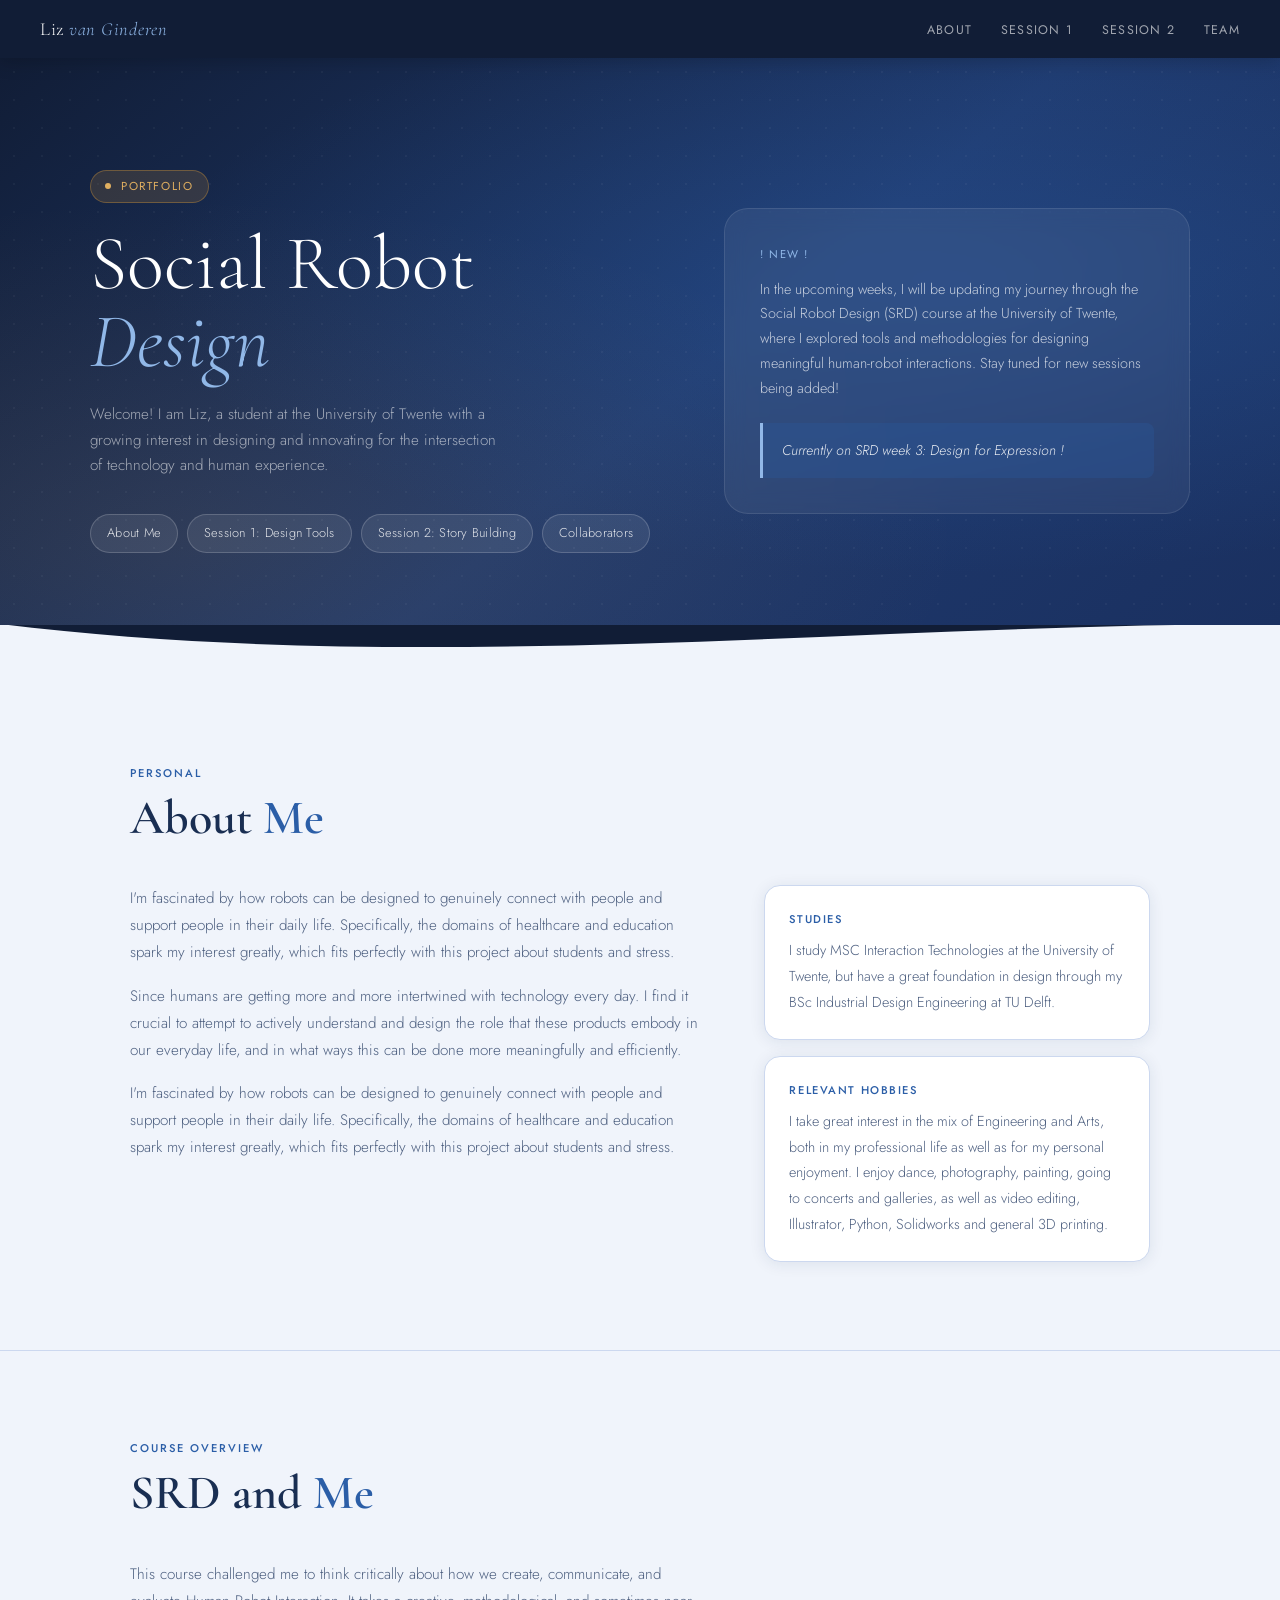
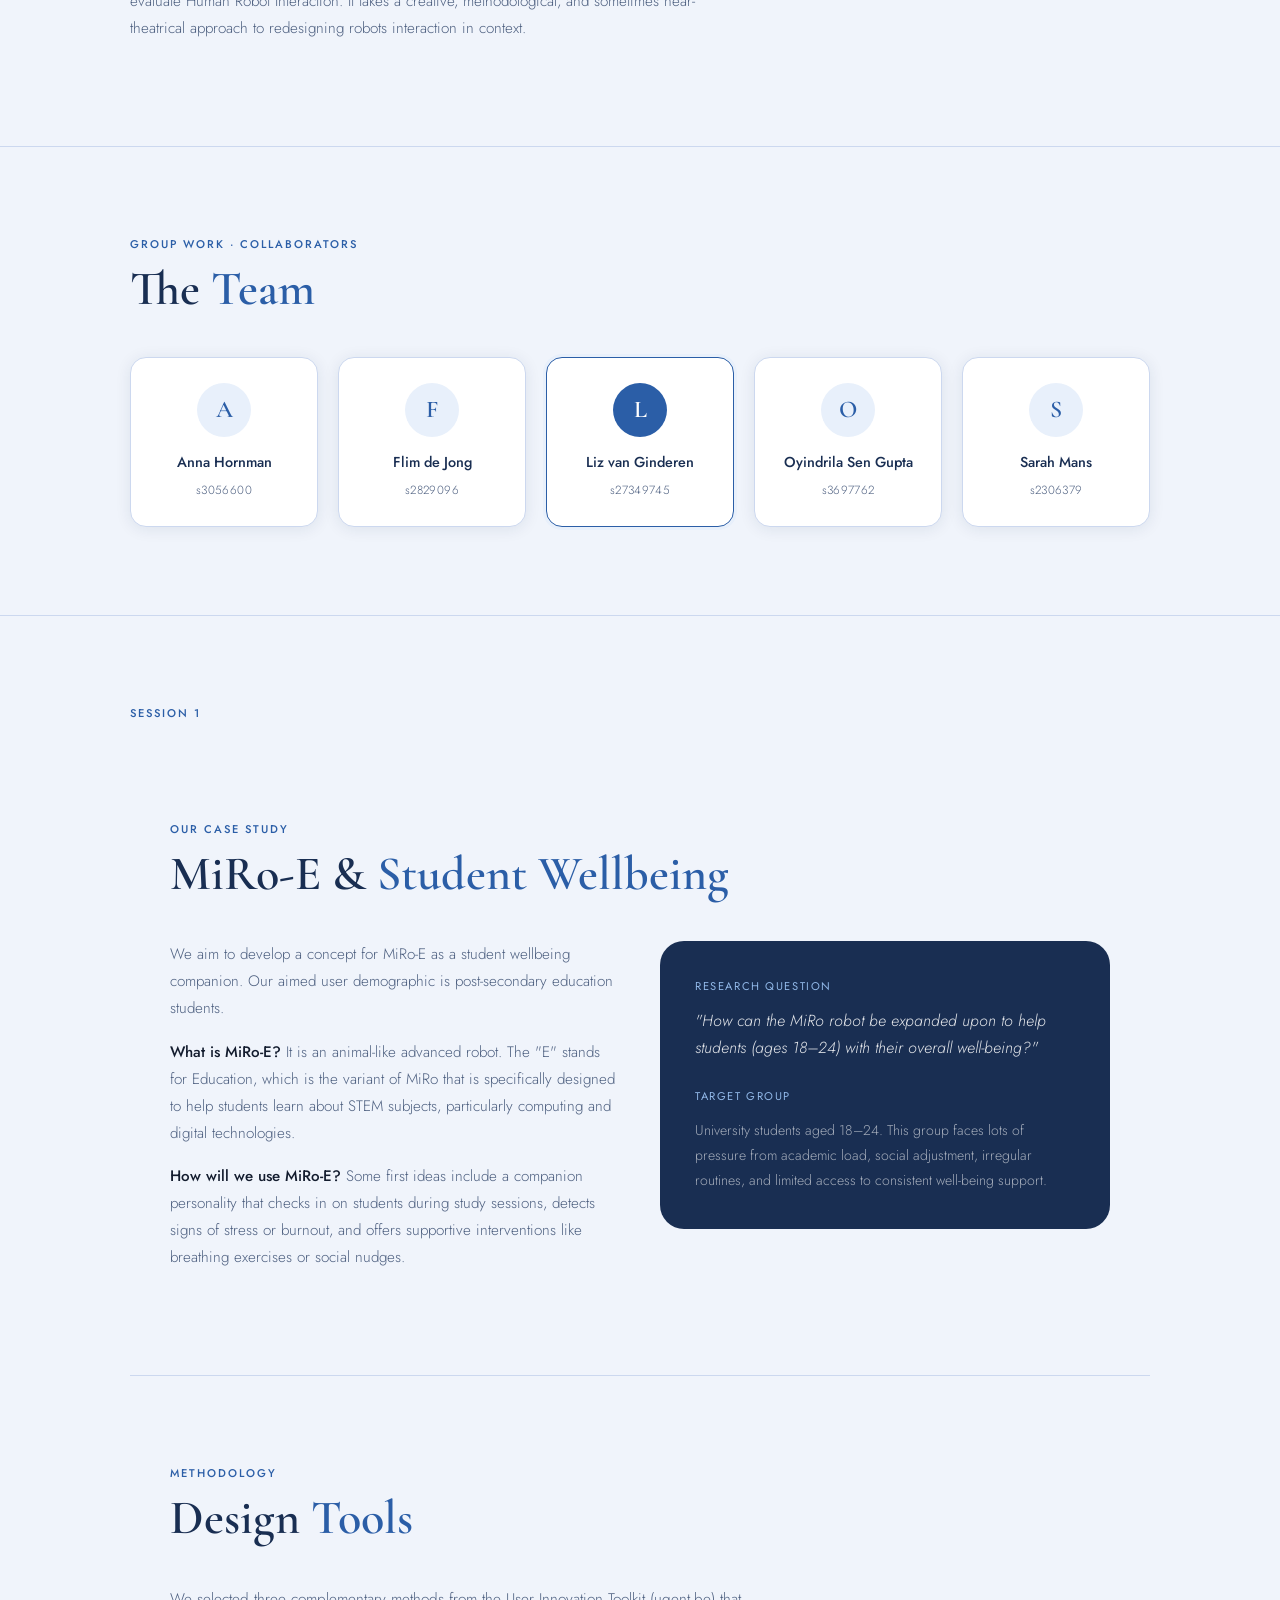
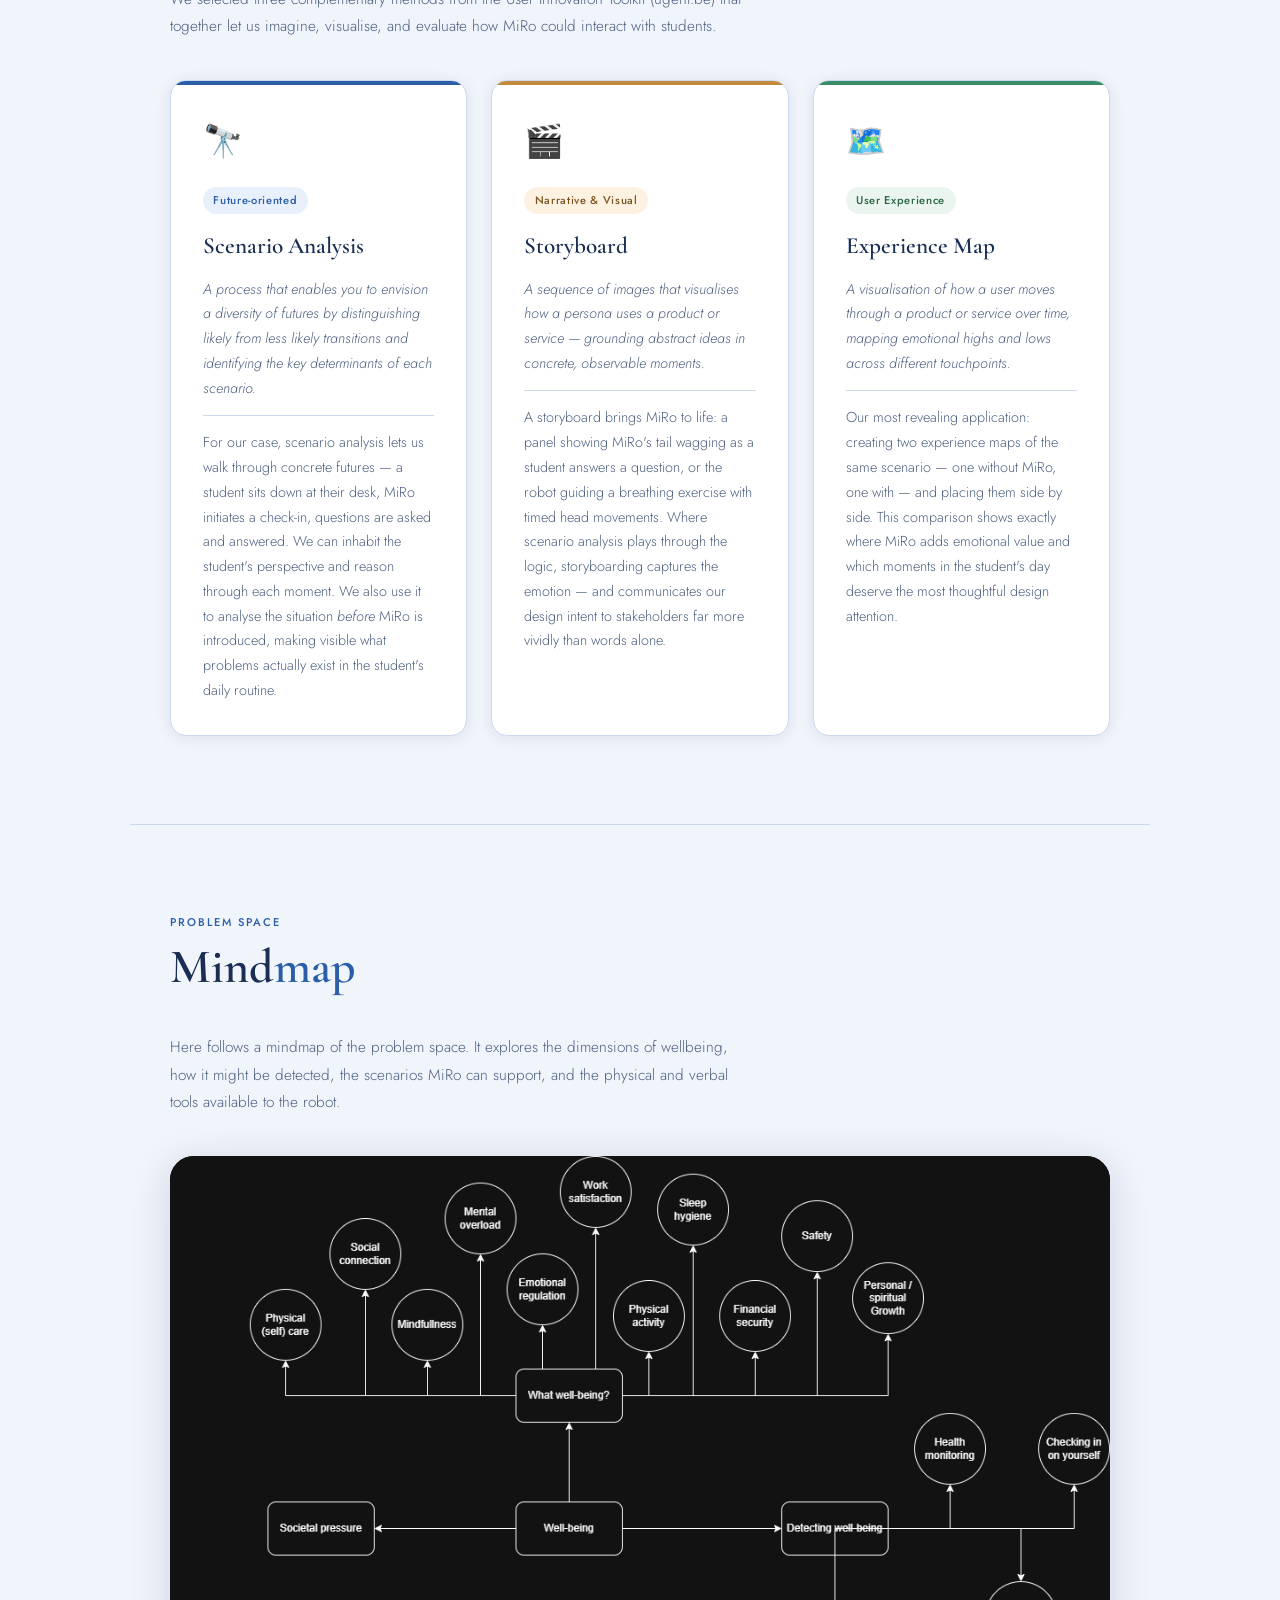
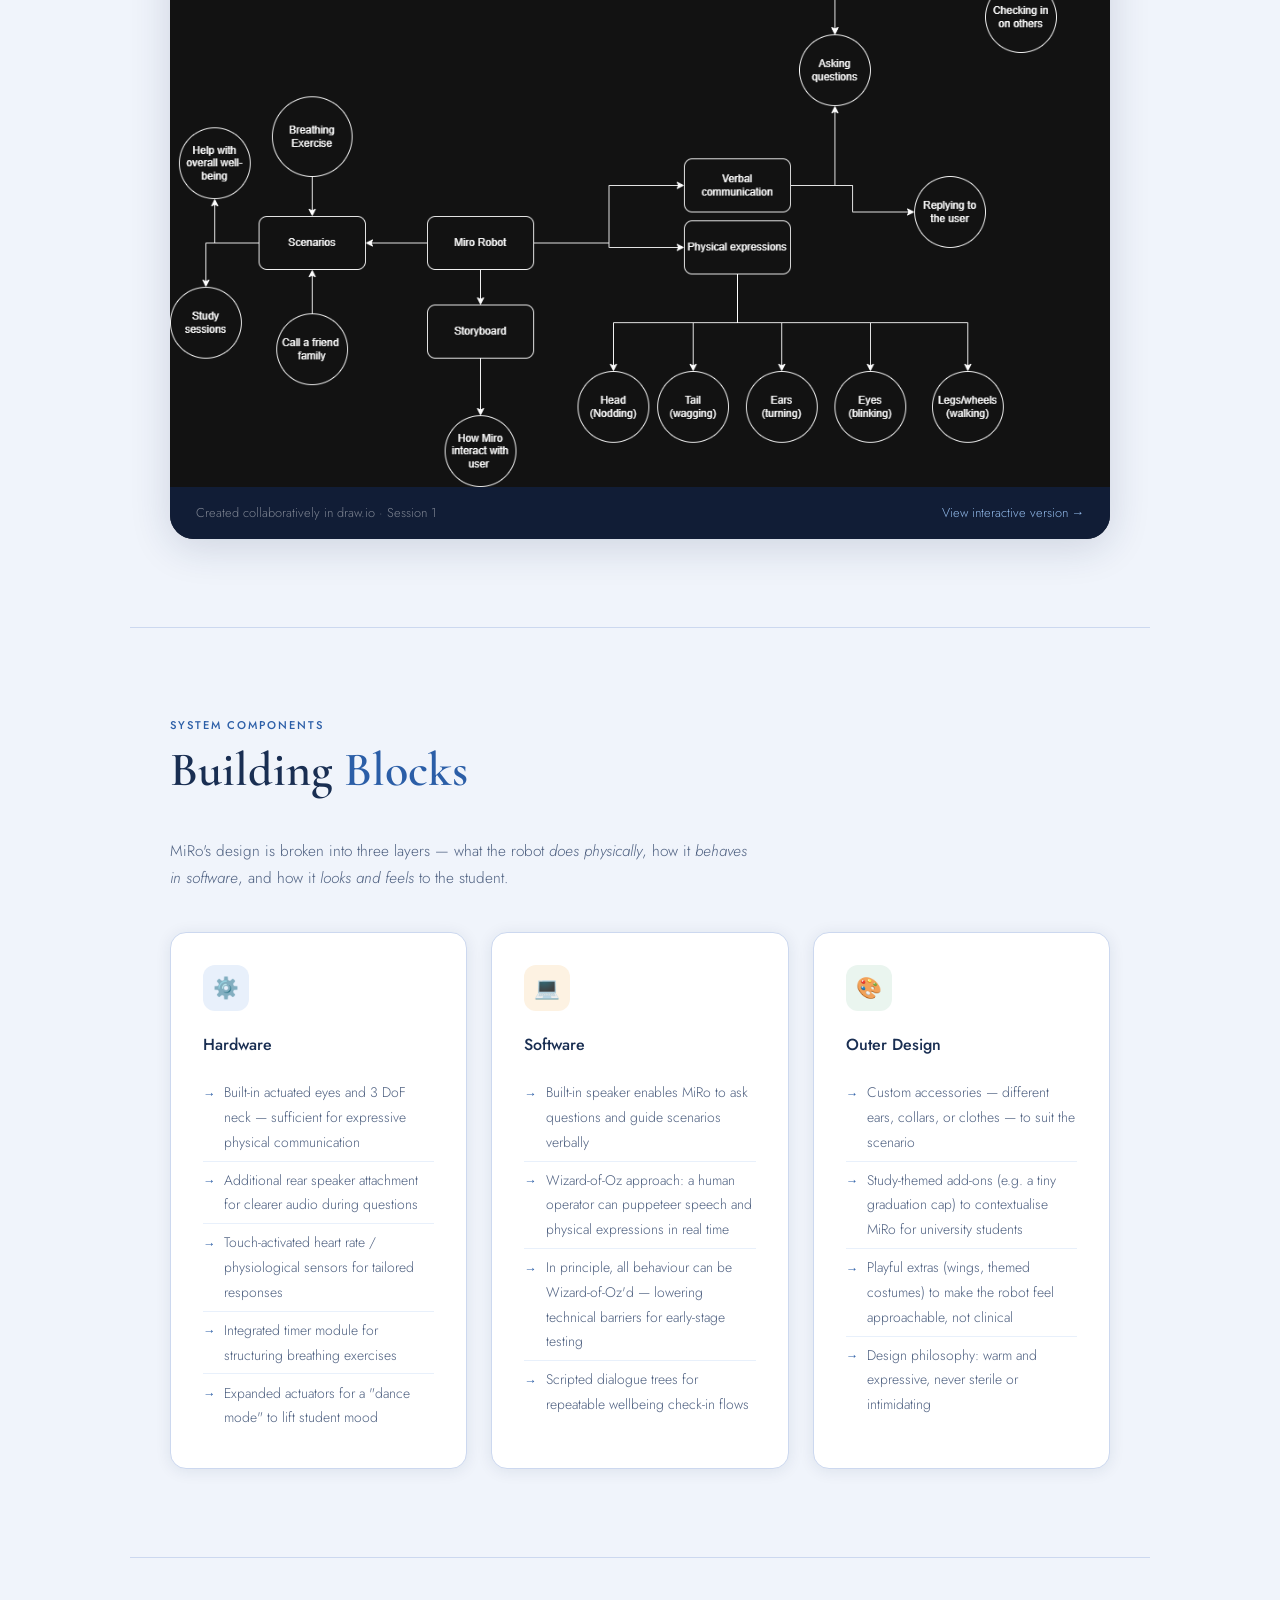
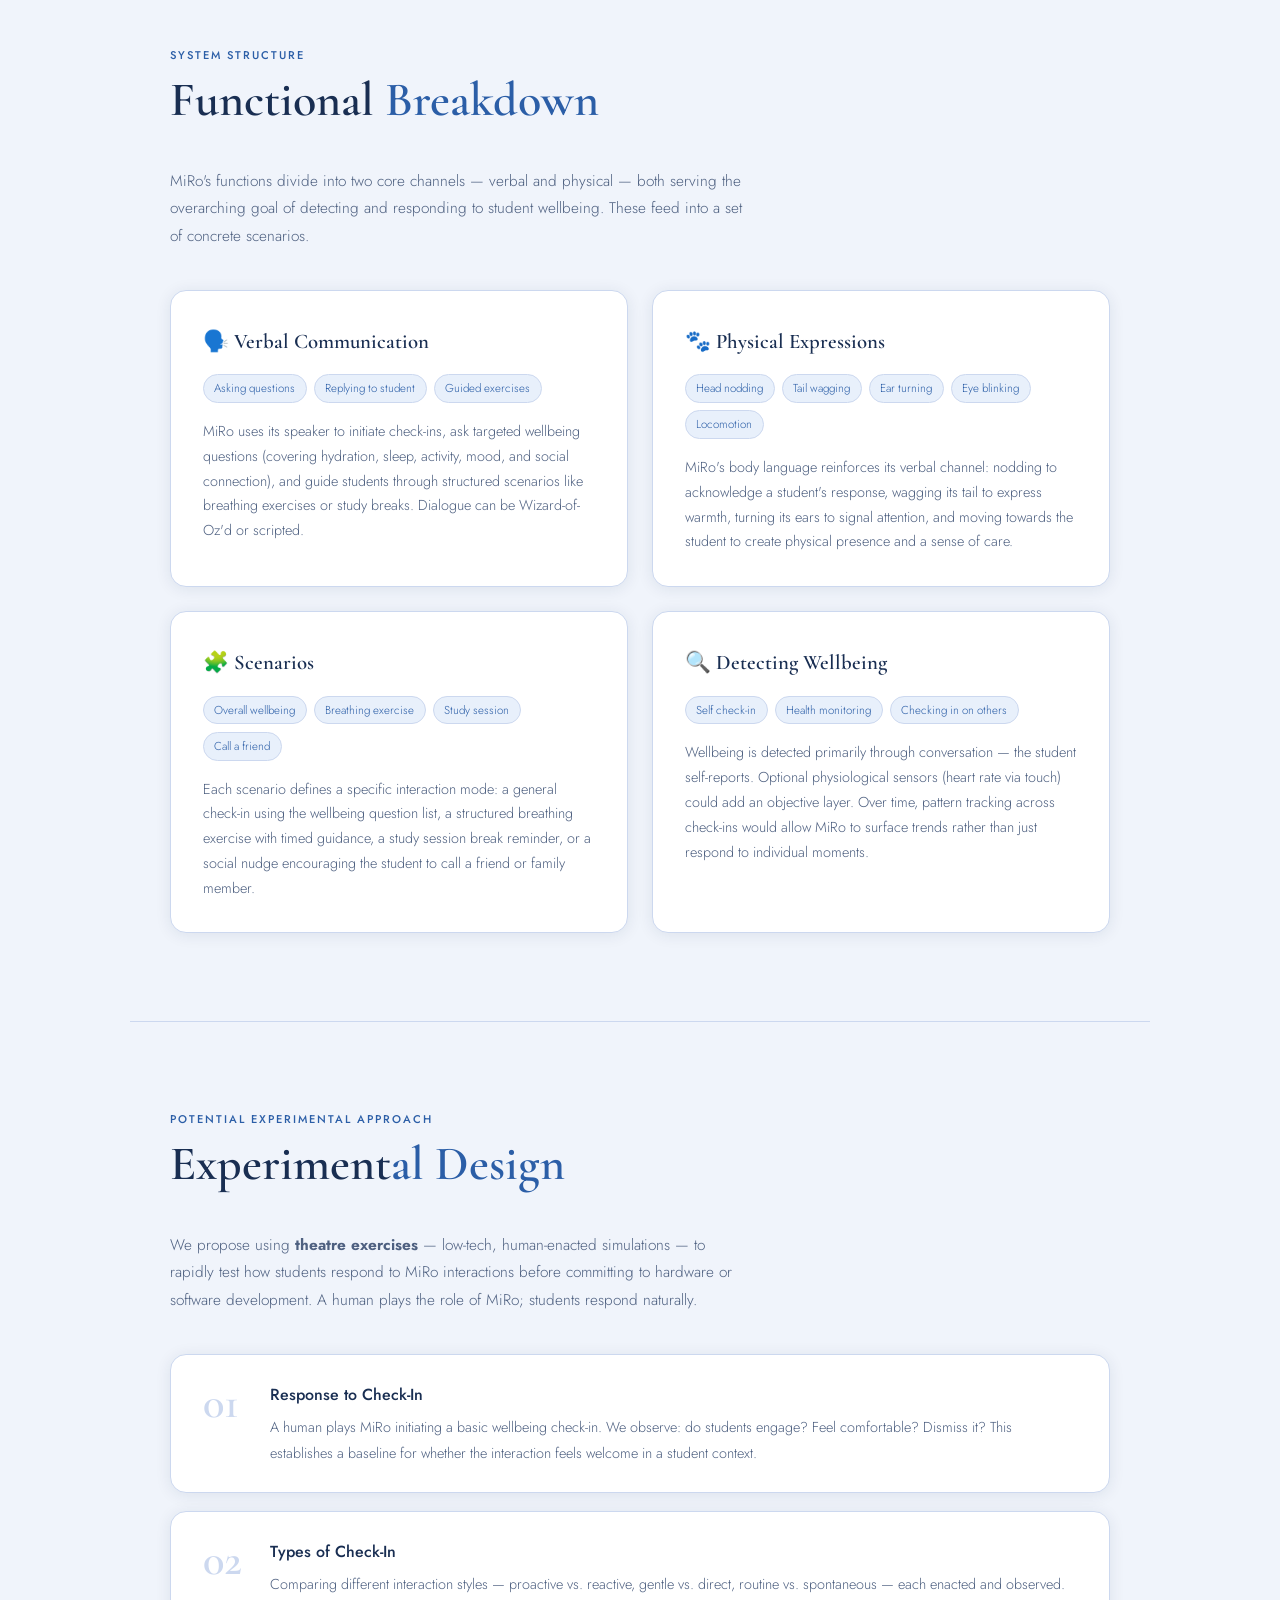
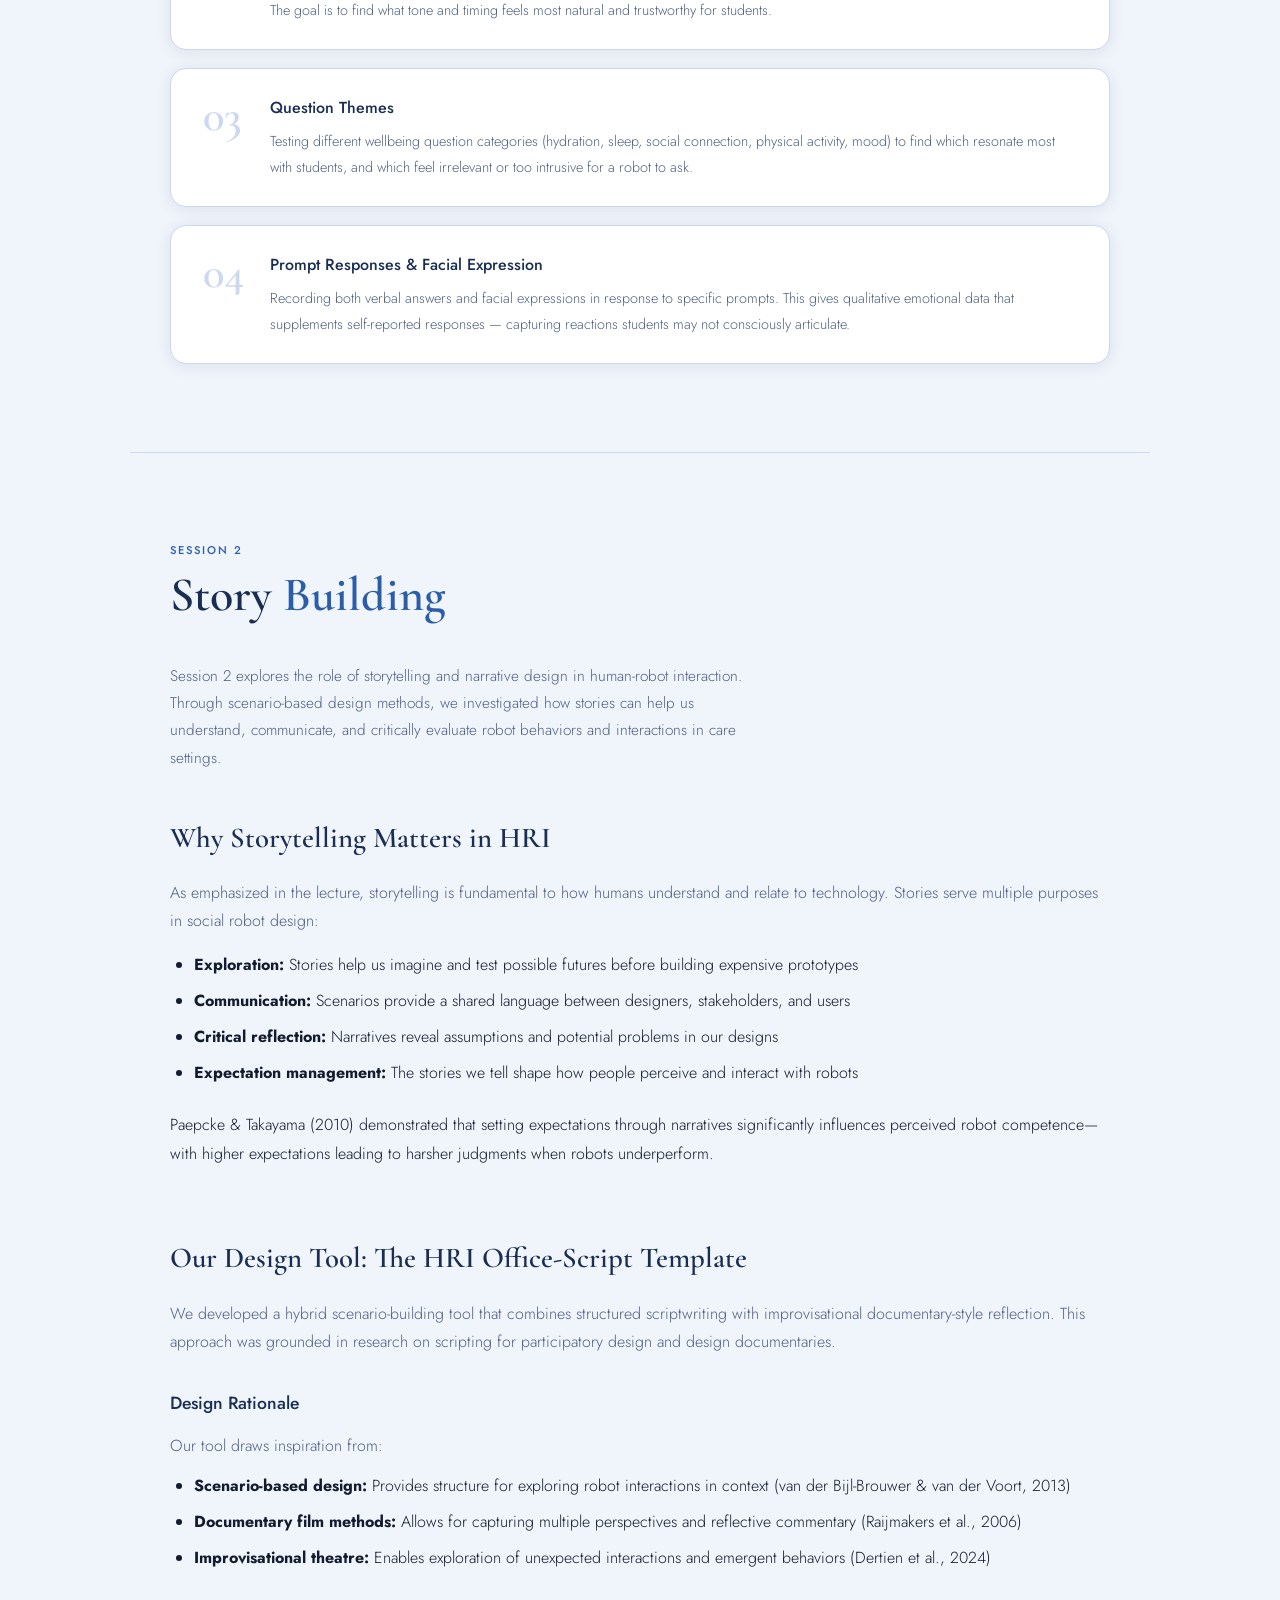
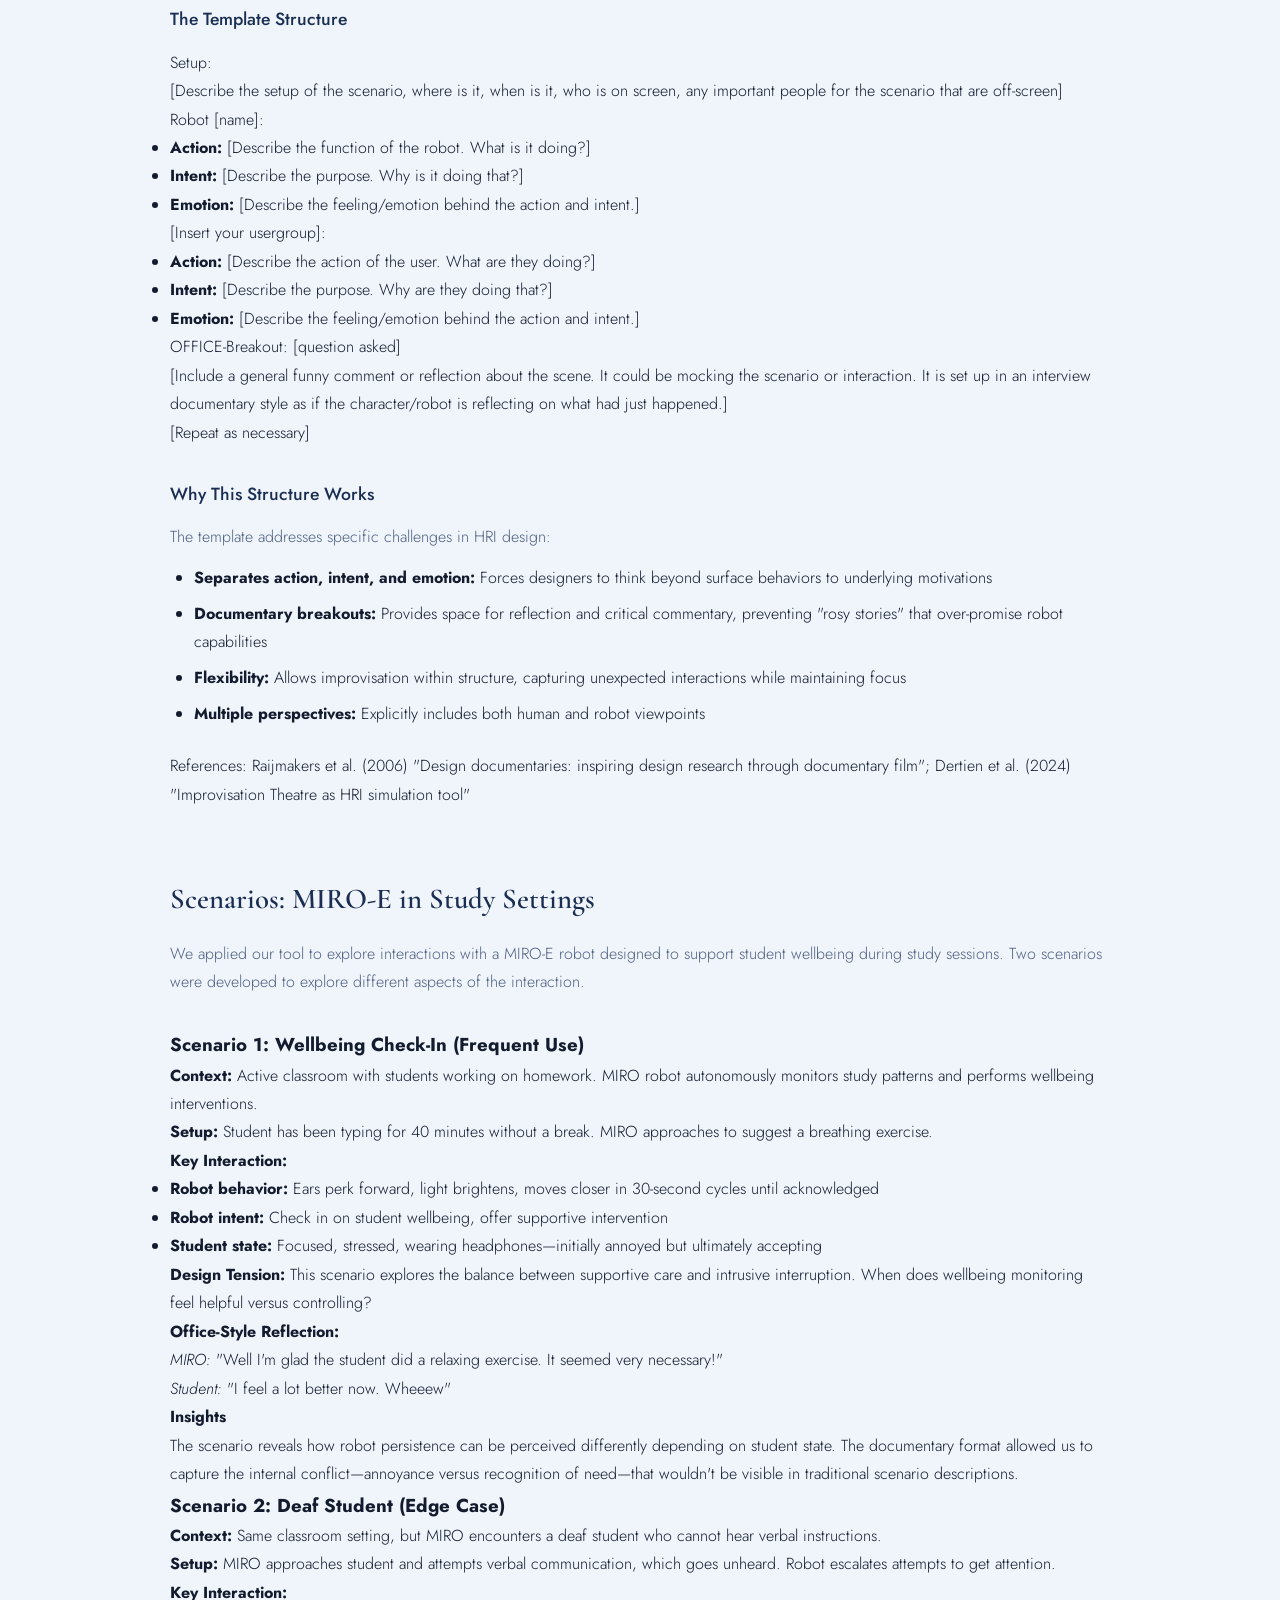
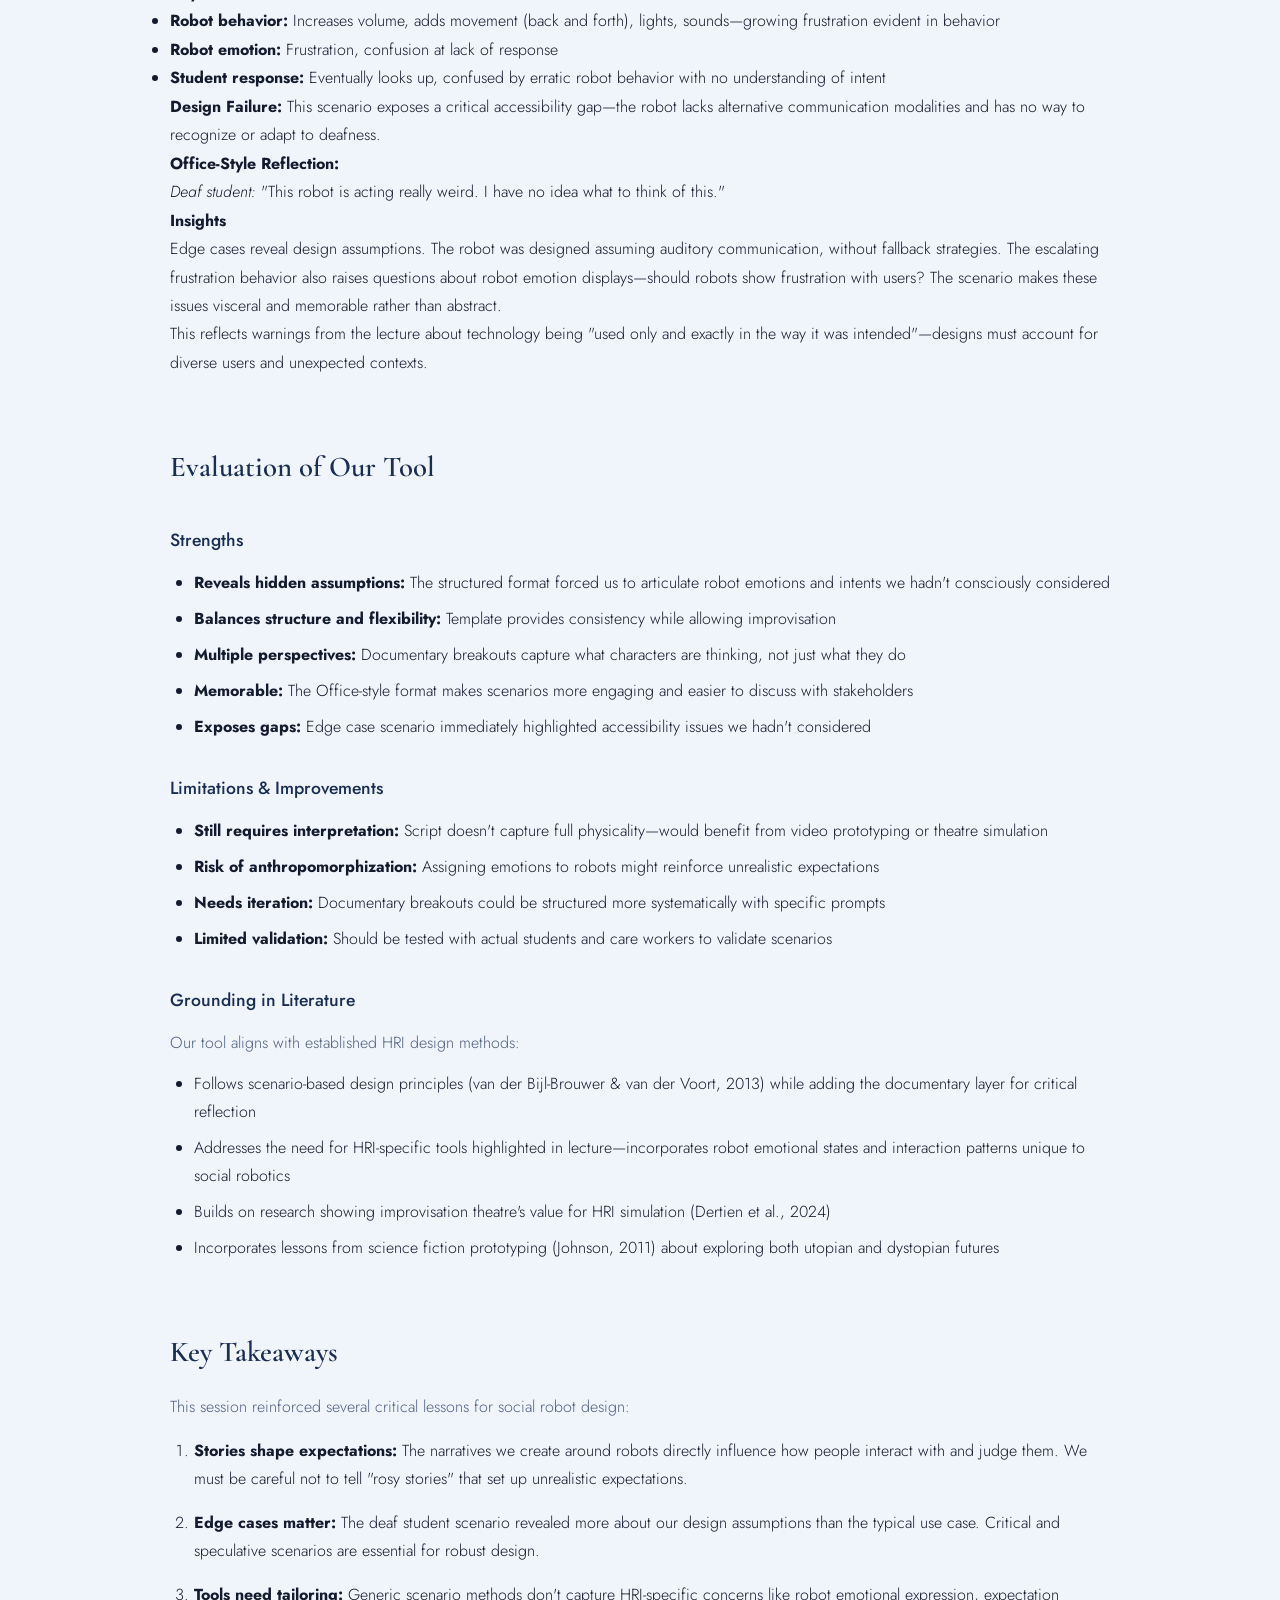
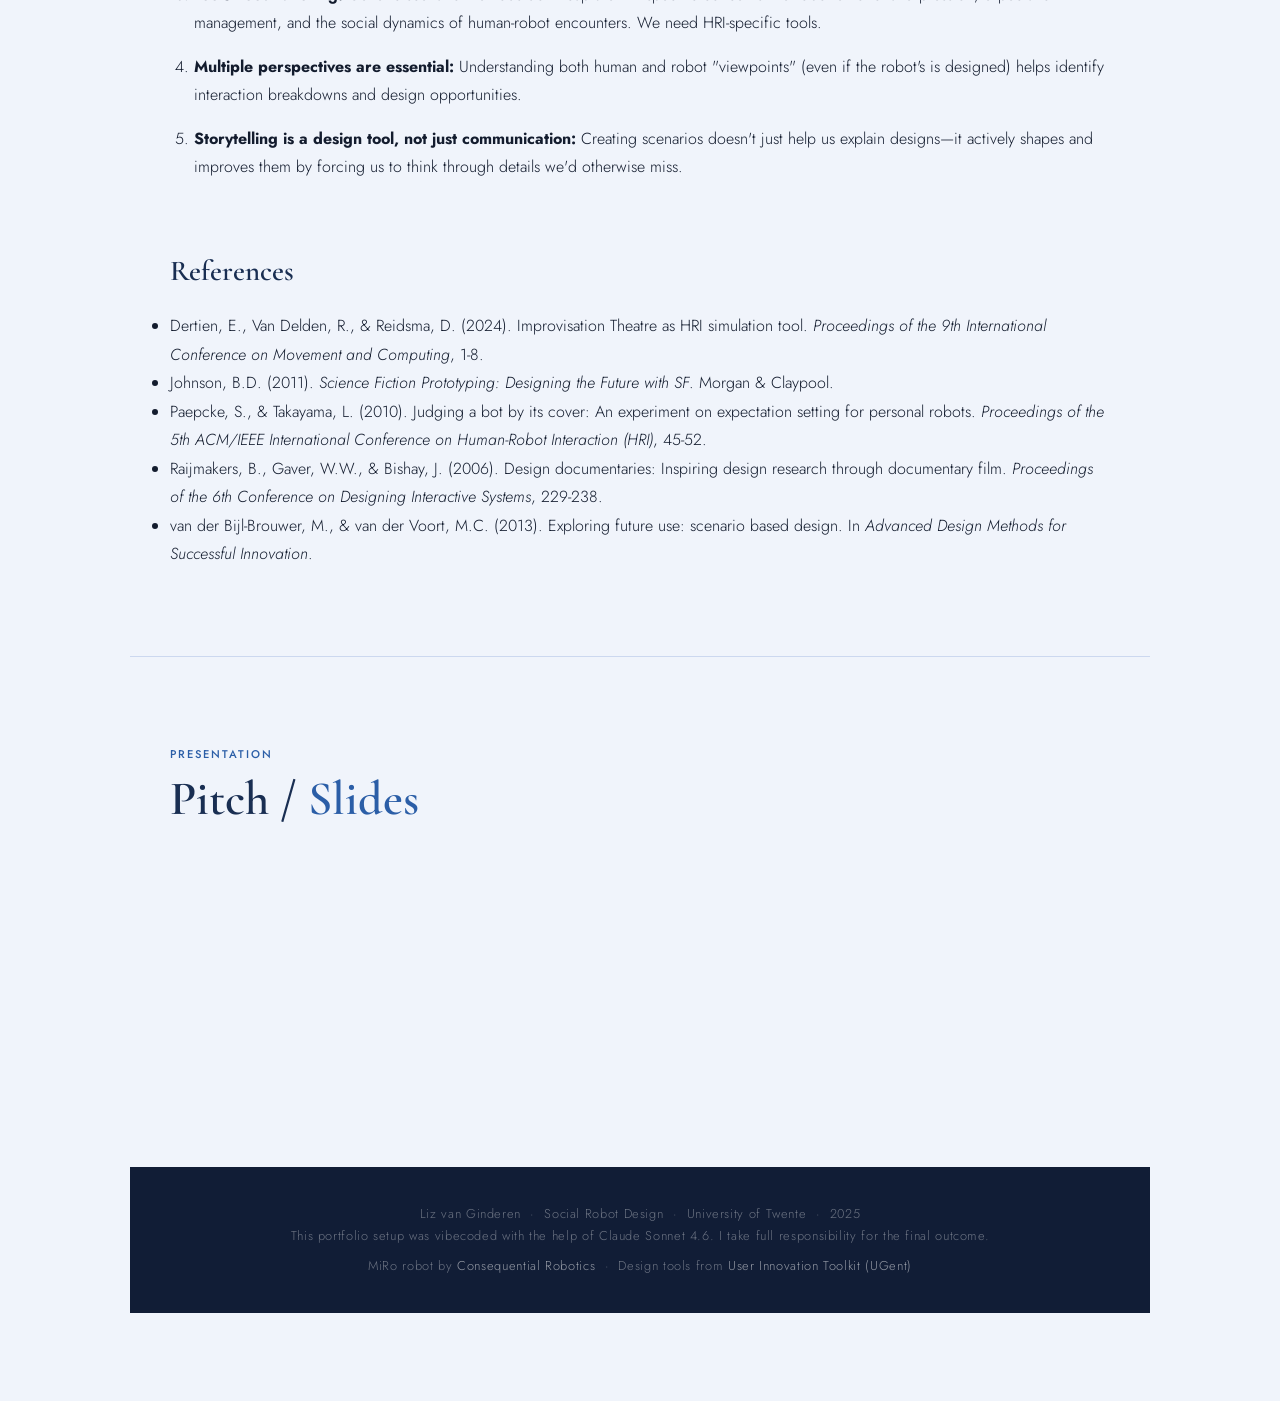
==== commit 6055f0c9: "Style update Adjusted various CSS properties for layout and styling improvements, including line hei" ====
--- a/index.html
+++ b/index.html
@@ -215,522 +215,424 @@
       font-style: italic;
       color: rgba(255,255,255,0.88);
       font-size: 0.88rem;
-      line-height: 1.68;
-    }
-
-    /* ── SECTIONS ─────────────────────────────── */
-    section {
-      padding: 7rem 2.5rem;
-    }
+      line-height: 1.65;
+    }
+
+    /* ── WAVE ─────────────────────────────────── */
+    .wave {
+      display: block;
+      background: var(--navy-deep);
+      line-height: 0;
+      margin-top: -1px;
+    }
+    .wave svg { display: block; }
+
+    /* ── LAYOUT HELPERS ──────────────────────── */
     .container {
       max-width: 1100px;
       margin: 0 auto;
-    }
+      padding: 0 2.5rem;
+    }
+    section { padding: 5.5rem 0; }
+    .section-divider { border: none; border-top: 1px solid var(--border); }
     .section-eyebrow {
+      font-size: 0.7rem;
+      letter-spacing: 0.18em;
+      text-transform: uppercase;
+      color: var(--blue);
+      font-weight: 500;
+      margin-bottom: 0.5rem;
+    }
+    .section-title {
+      font-family: 'Cormorant Garamond', serif;
+      font-size: clamp(2rem, 4vw, 3rem);
+      font-weight: 600;
+      line-height: 1.12;
+      color: var(--navy);
+      margin-bottom: 2.5rem;
+    }
+    .section-title span { color: var(--blue); }
+    .section-intro {
+      color: var(--muted);
+      max-width: 580px;
+      margin-bottom: 2.5rem;
+      font-size: 0.96rem;
+    }
+
+    /* ── ABOUT ────────────────────────────────── */
+    .about-grid {
+      display: grid;
+      grid-template-columns: 1.2fr 0.8fr;
+      gap: 3.5rem;
+      align-items: start;
+    }
+    .about-text p { color: var(--muted); margin-bottom: 1rem; font-size: 0.95rem; }
+    .about-text strong { color: var(--text); font-weight: 500; }
+    .about-stack { display: flex; flex-direction: column; gap: 1rem; }
+    .about-card {
+      background: var(--surface);
+      border: 1px solid var(--border);
+      border-radius: var(--radius);
+      padding: 1.5rem;
+      box-shadow: var(--shadow);
+    }
+    .about-card-label {
       font-size: 0.7rem;
       letter-spacing: 0.14em;
       text-transform: uppercase;
-      color: var(--amber);
-      margin-bottom: 0.75rem;
+      color: var(--blue);
+      font-weight: 500;
+      margin-bottom: 0.5rem;
+    }
+    .about-card p { color: var(--muted); font-size: 0.9rem; }
+
+    /* ── CASE ─────────────────────────────────── */
+    .case-grid {
+      display: grid;
+      grid-template-columns: 1fr 1fr;
+      gap: 2.5rem;
+      align-items: start;
+    }
+    .case-text p { color: var(--muted); margin-bottom: 1rem; font-size: 0.95rem; }
+    .case-text strong { color: var(--text); font-weight: 500; }
+    .case-rq-card {
+      background: var(--navy);
+      border-radius: var(--radius-lg);
+      padding: 2.2rem;
+    }
+    .case-rq-card .lbl {
+      font-size: 0.7rem;
+      letter-spacing: 0.14em;
+      text-transform: uppercase;
+      color: var(--blue-light);
       font-weight: 400;
-    }
-    .section-title {
-      font-family: 'Cormorant Garamond', serif;
-      font-size: clamp(2.4rem, 4vw, 3.6rem);
-      font-weight: 300;
-      line-height: 1.1;
-      color: var(--navy);
-      margin-bottom: 1.4rem;
-    }
-    .section-title span {
+      margin-bottom: 0.7rem;
+    }
+    .case-rq-card .rq {
       font-style: italic;
-      color: var(--blue);
-    }
-    .section-intro {
-      font-size: 1.05rem;
-      color: var(--muted);
-      margin-bottom: 3.5rem;
-      max-width: 780px;
-      line-height: 1.82;
-    }
-    .section-divider {
-      border: 0;
-      height: 1px;
-      background: linear-gradient(90deg, transparent, var(--border) 50%, transparent);
-      margin: 4rem 0;
-    }
-
-    /* ── REVEAL ANIMATION ──────────────────────── */
-    .reveal {
-      opacity: 0;
-      transform: translateY(26px);
-      transition: opacity 0.8s cubic-bezier(0.16,1,0.3,1), transform 0.8s cubic-bezier(0.16,1,0.3,1);
-    }
-    .reveal.in {
-      opacity: 1;
-      transform: translateY(0);
-    }
-
-    /* ── TOOL CARDS (SESSION 1) ───────────────── */
-    .tool-grid {
+      color: rgba(255,255,255,0.88);
+      font-size: 1rem;
+      line-height: 1.68;
+      margin-bottom: 1.6rem;
+    }
+    .case-rq-card p { color: rgba(255,255,255,0.6); font-size: 0.88rem; }
+
+    /* ── TOOLS ────────────────────────────────── */
+    .tools-grid {
       display: grid;
-      grid-template-columns: repeat(auto-fit, minmax(280px, 1fr));
-      gap: 2rem;
-      margin-bottom: 4rem;
+      grid-template-columns: repeat(3, 1fr);
+      gap: 1.5rem;
     }
     .tool-card {
       background: var(--surface);
       border: 1px solid var(--border);
       border-radius: var(--radius);
       padding: 2rem;
-      transition: all 0.3s cubic-bezier(0.16,1,0.3,1);
+      box-shadow: var(--shadow);
+      transition: transform 0.22s, box-shadow 0.22s;
       position: relative;
       overflow: hidden;
     }
     .tool-card::before {
       content: '';
       position: absolute;
-      top: 0; left: 0;
-      width: 100%; height: 4px;
-      background: linear-gradient(90deg, var(--blue), var(--blue-light));
-      transform: scaleX(0);
-      transform-origin: left;
-      transition: transform 0.4s cubic-bezier(0.16,1,0.3,1);
-    }
-    .tool-card:hover::before {
-      transform: scaleX(1);
-    }
-    .tool-card:hover {
-      box-shadow: var(--shadow-lg);
-      transform: translateY(-4px);
-      border-color: var(--blue-light);
-    }
-    .tool-icon {
-      width: 52px;
-      height: 52px;
-      border-radius: 50%;
+      top: 0; left: 0; right: 0;
+      height: 4px;
+      border-radius: var(--radius) var(--radius) 0 0;
+    }
+    .tool-card:nth-child(1)::before { background: var(--blue); }
+    .tool-card:nth-child(2)::before { background: var(--amber); }
+    .tool-card:nth-child(3)::before { background: #3a8c6a; }
+    .tool-card:hover { transform: translateY(-5px); box-shadow: var(--shadow-lg); }
+    .tool-emoji { font-size: 2rem; margin-bottom: 0.9rem; }
+    .tool-badge {
+      display: inline-block;
       background: var(--blue-pale);
-      display: flex;
-      align-items: center;
-      justify-content: center;
-      font-size: 1.5rem;
-      margin-bottom: 1.4rem;
-    }
+      color: var(--blue);
+      font-size: 0.7rem;
+      padding: 0.2rem 0.65rem;
+      border-radius: 100px;
+      letter-spacing: 0.06em;
+      font-weight: 500;
+      margin-bottom: 0.75rem;
+    }
+    .tool-card:nth-child(2) .tool-badge { background: var(--amber-pale); color: #7a5520; }
+    .tool-card:nth-child(3) .tool-badge { background: #eaf5ef; color: #2a6645; }
     .tool-name {
       font-family: 'Cormorant Garamond', serif;
-      font-size: 1.5rem;
+      font-size: 1.45rem;
       font-weight: 600;
       color: var(--navy);
-      margin-bottom: 0.7rem;
-    }
-    .tool-desc {
+      margin-bottom: 0.6rem;
+    }
+    .tool-def {
       color: var(--muted);
-      font-size: 0.92rem;
-      line-height: 1.7;
-      margin-bottom: 1.2rem;
-    }
-    .tool-tags {
+      font-size: 0.86rem;
+      font-style: italic;
+      margin-bottom: 0.9rem;
+      padding-bottom: 0.9rem;
+      border-bottom: 1px solid var(--border);
+      line-height: 1.65;
+    }
+    .tool-card p { color: var(--muted); font-size: 0.9rem; line-height: 1.72; }
+
+    /* ── MINDMAP ──────────────────────────────── */
+    .mindmap-outer {
+      background: #0e1524;
+      border-radius: var(--radius-lg);
+      overflow: hidden;
+      box-shadow: var(--shadow-lg);
+    }
+    .mindmap-outer img { width: 100%; }
+    .mindmap-footer {
+      background: var(--navy-deep);
+      padding: 0.9rem 1.6rem;
       display: flex;
-      flex-wrap: wrap;
-      gap: 0.45rem;
-    }
-    .tool-tag {
-      background: var(--blue-pale);
+      justify-content: space-between;
+      align-items: center;
+      gap: 1rem;
+    }
+    .mindmap-footer span { color: rgba(255,255,255,0.45); font-size: 0.8rem; }
+    .mindmap-footer a {
+      color: var(--blue-light);
+      text-decoration: none;
+      font-size: 0.8rem;
+      white-space: nowrap;
+      transition: color 0.2s;
+    }
+    .mindmap-footer a:hover { color: white; }
+
+    /* ── BUILDING BLOCKS ──────────────────────── */
+    .blocks-grid {
+      display: grid;
+      grid-template-columns: repeat(3, 1fr);
+      gap: 1.5rem;
+    }
+    .block-card {
+      background: var(--surface);
+      border: 1px solid var(--border);
+      border-radius: var(--radius);
+      padding: 2rem;
+      box-shadow: var(--shadow);
+    }
+    .block-icon-wrap {
+      width: 46px; height: 46px;
+      border-radius: 12px;
+      display: flex; align-items: center; justify-content: center;
+      font-size: 1.3rem;
+      margin-bottom: 1.25rem;
+    }
+    .block-icon-wrap.hw { background: var(--blue-pale); }
+    .block-icon-wrap.sw { background: var(--amber-pale); }
+    .block-icon-wrap.od { background: #eaf5ef; }
+    .block-title { font-weight: 500; font-size: 1rem; color: var(--navy); margin-bottom: 0.9rem; }
+    .block-card ul { list-style: none; }
+    .block-card ul li {
+      color: var(--muted);
+      font-size: 0.87rem;
+      padding: 0.38rem 0;
+      border-bottom: 1px solid var(--blue-pale);
+      display: flex; gap: 0.55rem; align-items: flex-start;
+    }
+    .block-card ul li:last-child { border-bottom: none; }
+    .block-card ul li::before {
+      content: '→';
       color: var(--blue);
-      font-size: 0.72rem;
-      padding: 0.28rem 0.7rem;
-      border-radius: 100px;
-      font-weight: 400;
-      letter-spacing: 0.02em;
-    }
-
-    /* ── CASE OVERVIEW CARDS ──────────────────── */
-    .case-grid {
-      display: grid;
-      grid-template-columns: repeat(auto-fit, minmax(320px, 1fr));
-      gap: 2.5rem;
-    }
-    .case-card {
-      background: linear-gradient(135deg, var(--surface) 0%, rgba(145,184,232,0.04) 100%);
-      border: 1px solid var(--border);
-      border-radius: var(--radius-lg);
-      padding: 2.5rem;
-      box-shadow: var(--shadow);
-    }
-    .case-card-num {
-      font-size: 2.8rem;
-      font-family: 'Cormorant Garamond', serif;
-      font-weight: 300;
-      color: var(--blue-light);
-      line-height: 1;
-      margin-bottom: 1rem;
-    }
-    .case-card h3 {
-      font-family: 'Cormorant Garamond', serif;
-      font-size: 1.65rem;
-      font-weight: 600;
-      color: var(--navy);
-      margin-bottom: 1rem;
-    }
-    .case-card p {
-      color: var(--muted);
-      line-height: 1.75;
-      font-size: 0.94rem;
-    }
-
-    /* ── FUNCTIONAL BREAKDOWN ──────────────────── */
+      font-size: 0.78rem;
+      margin-top: 0.15rem;
+      flex-shrink: 0;
+    }
+
+    /* ── FUNCTIONAL BREAKDOWN ─────────────────── */
     .functional-grid {
       display: grid;
-      grid-template-columns: repeat(auto-fit, minmax(260px, 1fr));
-      gap: 2rem;
+      grid-template-columns: 1fr 1fr;
+      gap: 1.5rem;
     }
     .func-card {
       background: var(--surface);
       border: 1px solid var(--border);
       border-radius: var(--radius);
       padding: 2rem;
-      transition: all 0.3s;
-    }
-    .func-card:hover {
-      box-shadow: var(--shadow-lg);
-      transform: translateY(-2px);
+      box-shadow: var(--shadow);
     }
     .func-card-title {
       font-family: 'Cormorant Garamond', serif;
-      font-size: 1.4rem;
+      font-size: 1.3rem;
       font-weight: 600;
       color: var(--navy);
+      margin-bottom: 0.9rem;
+      display: flex; align-items: center; gap: 0.55rem;
+    }
+    .func-tags {
+      display: flex; flex-wrap: wrap; gap: 0.45rem;
       margin-bottom: 1rem;
     }
-    .func-tags {
-      display: flex;
-      flex-wrap: wrap;
-      gap: 0.4rem;
-      margin-bottom: 1.2rem;
-    }
     .func-tag {
-      background: var(--amber-pale);
-      color: var(--amber);
-      font-size: 0.7rem;
-      padding: 0.28rem 0.65rem;
+      background: var(--blue-pale);
+      color: var(--blue);
+      border: 1px solid var(--border);
+      font-size: 0.72rem;
+      padding: 0.2rem 0.65rem;
       border-radius: 100px;
-      font-weight: 400;
-    }
-    .func-card p {
-      color: var(--muted);
-      font-size: 0.9rem;
-      line-height: 1.72;
-    }
-
-    /* ── EXPERIMENT APPROACH ───────────────────── */
-    .experiment-stack {
-      display: flex;
-      flex-direction: column;
-      gap: 1.8rem;
-    }
+    }
+    .func-card p { color: var(--muted); font-size: 0.9rem; line-height: 1.72; }
+
+    /* ── EXPERIMENT ───────────────────────────── */
+    .experiment-stack { display: flex; flex-direction: column; gap: 1.1rem; }
     .experiment-row {
-      display: grid;
-      grid-template-columns: auto 1fr;
-      gap: 2rem;
-      align-items: start;
       background: var(--surface);
       border: 1px solid var(--border);
       border-radius: var(--radius);
-      padding: 2rem;
-      transition: all 0.3s;
+      padding: 1.6rem 2rem;
+      box-shadow: var(--shadow);
+      display: flex;
+      align-items: flex-start;
+      gap: 1.8rem;
+      transition: border-color 0.2s, box-shadow 0.2s;
     }
     .experiment-row:hover {
-      box-shadow: var(--shadow);
-      transform: translateX(4px);
+      border-color: var(--blue-light);
+      box-shadow: var(--shadow-lg);
     }
     .experiment-num {
       font-family: 'Cormorant Garamond', serif;
-      font-size: 3rem;
-      font-weight: 300;
-      color: var(--blue-light);
+      font-size: 2.8rem;
+      font-weight: 600;
+      color: var(--border);
       line-height: 1;
-      width: 60px;
-      flex-shrink: 0;
+      min-width: 2.4rem;
+      user-select: none;
     }
     .experiment-body h4 {
-      font-family: 'Cormorant Garamond', serif;
-      font-size: 1.4rem;
-      font-weight: 600;
+      font-weight: 500;
       color: var(--navy);
-      margin-bottom: 0.7rem;
-    }
-    .experiment-body p {
-      color: var(--muted);
-      line-height: 1.75;
-      font-size: 0.94rem;
-    }
-
-    /* ── PITCH BANNER ─────────────────────────── */
+      margin-bottom: 0.4rem;
+      font-size: 1rem;
+    }
+    .experiment-body p { color: var(--muted); font-size: 0.9rem; }
+
+    /* ── PITCH ────────────────────────────────── */
     .pitch-banner {
+      background: linear-gradient(130deg, var(--navy-deep), #243d72);
+      border-radius: var(--radius-lg);
+      padding: 3rem 3.5rem;
       display: flex;
+      align-items: center;
       justify-content: space-between;
-      align-items: center;
-      gap: 2.5rem;
-      background: linear-gradient(135deg, var(--navy) 0%, #1f3a6e 100%);
-      border-radius: var(--radius-lg);
-      padding: 3rem;
-      color: white;
+      gap: 2rem;
+      box-shadow: var(--shadow-lg);
     }
     .pitch-banner h3 {
       font-family: 'Cormorant Garamond', serif;
-      font-size: 2rem;
-      font-weight: 600;
-      margin-bottom: 0.8rem;
-    }
-    .pitch-banner p {
-      color: rgba(255,255,255,0.72);
-      line-height: 1.7;
-      max-width: 560px;
-    }
+      font-size: 2.1rem;
+      font-weight: 300;
+      color: white;
+      margin-bottom: 0.4rem;
+    }
+    .pitch-banner p { color: rgba(255,255,255,0.5); font-size: 0.88rem; }
     .btn-white {
+      display: inline-block;
       background: white;
       color: var(--navy);
       text-decoration: none;
+      padding: 0.8rem 2rem;
+      border-radius: 100px;
+      font-weight: 500;
       font-size: 0.88rem;
-      font-weight: 500;
-      padding: 0.85rem 1.8rem;
-      border-radius: 100px;
       white-space: nowrap;
-      transition: all 0.2s;
-      letter-spacing: 0.02em;
-    }
-    .btn-white:hover {
-      transform: translateY(-2px);
-      box-shadow: 0 8px 24px rgba(0,0,0,0.2);
-    }
+      transition: all 0.22s;
+      flex-shrink: 0;
+    }
+    .btn-white:hover { background: var(--blue-light); color: var(--navy-deep); }
 
     /* ── TEAM ─────────────────────────────────── */
     .team-grid {
-      display: grid;
-      grid-template-columns: repeat(auto-fit, minmax(160px, 1fr));
-      gap: 2rem;
+      display: flex;
+      flex-wrap: wrap;
+      gap: 1.25rem;
+      justify-content: center;
     }
     .team-card {
-      text-align: center;
       background: var(--surface);
       border: 1px solid var(--border);
       border-radius: var(--radius);
-      padding: 2rem 1.5rem;
-      transition: all 0.3s;
-    }
-    .team-card:hover {
+      padding: 1.6rem 1.4rem;
+      text-align: center;
       box-shadow: var(--shadow);
-      transform: translateY(-4px);
-    }
+      flex: 1 1 160px;
+      max-width: 200px;
+      transition: transform 0.2s, box-shadow 0.2s;
+    }
+    .team-card:hover { transform: translateY(-4px); box-shadow: var(--shadow-lg); }
     .team-card.me {
-      border-color: var(--amber);
-      background: linear-gradient(135deg, var(--amber-pale) 0%, var(--surface) 100%);
+      border-color: var(--blue);
+      box-shadow: 0 0 0 3px var(--blue-pale);
     }
     .team-avatar {
-      width: 68px;
-      height: 68px;
+      width: 54px; height: 54px;
       border-radius: 50%;
       background: var(--blue-pale);
       color: var(--blue);
-      display: flex;
-      align-items: center;
-      justify-content: center;
-      font-size: 1.8rem;
+      font-family: 'Cormorant Garamond', serif;
+      font-size: 1.5rem;
       font-weight: 600;
-      margin: 0 auto 1.2rem;
-    }
-    .team-card.me .team-avatar {
-      background: var(--amber-pale);
-      color: var(--amber);
-    }
-    .team-name {
-      font-family: 'Cormorant Garamond', serif;
-      font-size: 1.15rem;
-      font-weight: 600;
-      color: var(--navy);
-      margin-bottom: 0.4rem;
-    }
-    .team-id {
-      font-size: 0.78rem;
-      color: var(--muted);
-      letter-spacing: 0.02em;
-    }
-
-    /* ── SESSION 2 SPECIFIC STYLES ────────────── */
-    .scenario-box {
-      background: linear-gradient(135deg, var(--blue-pale) 0%, rgba(232,240,251,0.5) 100%);
-      border-left: 4px solid var(--blue);
-      border-radius: 0 var(--radius) var(--radius) 0;
-      padding: 2rem;
-      margin: 2rem 0;
-    }
-    .scenario-box h3 {
-      font-family: 'Cormorant Garamond', serif;
-      font-size: 1.6rem;
-      font-weight: 600;
-      color: var(--navy);
-      margin-bottom: 1rem;
-    }
-    .scenario-box h4 {
-      font-family: 'Jost', sans-serif;
-      font-size: 0.85rem;
-      font-weight: 500;
-      letter-spacing: 0.08em;
-      text-transform: uppercase;
-      color: var(--blue);
-      margin-top: 1.5rem;
-      margin-bottom: 0.7rem;
-    }
-    .scenario-box p {
-      color: var(--text);
-      line-height: 1.75;
-      margin-bottom: 1rem;
-    }
-    .scenario-box ul {
-      margin-left: 1.5rem;
-      margin-bottom: 1rem;
-    }
-    .scenario-box li {
-      color: var(--text);
-      line-height: 1.75;
-      margin-bottom: 0.5rem;
-    }
-    .scenario-box strong {
-      color: var(--navy);
-      font-weight: 500;
-    }
-    .scenario-box em {
-      font-style: italic;
-      color: var(--muted);
-    }
-
-    .tool-template {
-      background: var(--surface);
-      border: 2px solid var(--blue);
-      border-radius: var(--radius);
-      padding: 2rem;
-      margin: 2rem 0;
-      font-family: 'Courier New', monospace;
-      font-size: 0.88rem;
-      line-height: 1.8;
-    }
-    .tool-template .character {
-      font-weight: bold;
-      color: var(--navy);
-    }
-    .tool-template .stage-direction {
-      color: var(--muted);
-      font-style: italic;
-    }
-    .tool-template ul {
-      margin-left: 2rem;
-      margin-top: 0.5rem;
-      margin-bottom: 1rem;
-    }
-    .tool-template li {
-      margin-bottom: 0.4rem;
-    }
-
-    .insight-box {
-      background: var(--amber-pale);
-      border-left: 4px solid var(--amber);
-      border-radius: 0 var(--radius-sm) var(--radius-sm) 0;
-      padding: 1.5rem;
-      margin: 1.5rem 0;
-    }
-    .insight-box strong {
-      color: var(--amber);
-      font-weight: 500;
-      font-size: 0.85rem;
-      letter-spacing: 0.06em;
-      text-transform: uppercase;
-      display: block;
-      margin-bottom: 0.5rem;
-    }
-    .insight-box p {
-      color: var(--text);
-      line-height: 1.72;
-      font-size: 0.92rem;
-    }
-
-    .citation {
-      font-size: 0.84rem;
-      color: var(--muted);
-      font-style: italic;
-      margin-top: 1rem;
-      padding-top: 1rem;
-      border-top: 1px solid var(--border);
-    }
-
-    .ref-list {
-      list-style: none;
-      margin-left: 0;
-    }
-    .ref-list li {
-      padding-left: 1.5rem;
-      text-indent: -1.5rem;
-      margin-bottom: 1rem;
-      color: var(--muted);
-      line-height: 1.7;
-      font-size: 0.9rem;
-    }
-    .ref-list em {
-      font-style: italic;
-    }
+      display: flex; align-items: center; justify-content: center;
+      margin: 0 auto 0.8rem;
+    }
+    .team-card.me .team-avatar { background: var(--blue); color: white; }
+    .team-name { font-weight: 500; font-size: 0.9rem; color: var(--navy); margin-bottom: 0.2rem; }
+    .team-id { font-size: 0.74rem; color: var(--muted); letter-spacing: 0.03em; }
 
     /* ── FOOTER ───────────────────────────────── */
     footer {
       background: var(--navy-deep);
-      color: rgba(255,255,255,0.5);
+      color: rgba(255,255,255,0.38);
       text-align: center;
-      padding: 3.5rem 2.5rem;
-      font-size: 0.84rem;
-      line-height: 1.9;
-    }
-    footer a {
-      color: var(--blue-light);
-      text-decoration: none;
-      transition: color 0.2s;
-    }
-    footer a:hover {
-      color: white;
-    }
+      padding: 2.2rem;
+      font-size: 0.8rem;
+      letter-spacing: 0.05em;
+    }
+    footer a { color: rgba(255,255,255,0.55); text-decoration: none; }
+    footer a:hover { color: white; }
+
+    /* ── REVEAL ANIMATION ─────────────────────── */
+    .reveal {
+      opacity: 0;
+      transform: translateY(30px);
+      transition: opacity 0.65s ease, transform 0.65s ease;
+    }
+    .reveal.in { opacity: 1; transform: none; }
+    .reveal-delay-1 { transition-delay: 0.1s; }
+    .reveal-delay-2 { transition-delay: 0.2s; }
+    .reveal-delay-3 { transition-delay: 0.3s; }
 
     /* ── RESPONSIVE ───────────────────────────── */
     @media (max-width: 860px) {
-      .nav-links {
-        display: none;
-      }
-      .nav-hamburger {
-        display: block;
-      }
-      .hero-inner {
-        grid-template-columns: 1fr;
-        gap: 3rem;
-      }
-      .hero {
-        padding: 5rem 1.5rem 3.5rem;
-      }
-      section {
-        padding: 4.5rem 1.5rem;
-      }
+      .nav-links { display: none; }
+      .nav-hamburger { display: block; }
+
+      .hero-inner { grid-template-columns: 1fr; gap: 2rem; }
+      .hero-infocard { display: none; }
+
+      .about-grid,
       .case-grid,
-      .functional-grid,
-      .tool-grid {
-        grid-template-columns: 1fr;
-      }
-      .pitch-banner {
-        flex-direction: column;
-        align-items: flex-start;
-        padding: 2.5rem;
-      }
-      .experiment-row {
-        grid-template-columns: 1fr;
-        gap: 1rem;
-      }
-      .experiment-num {
-        width: auto;
-      }
+      .functional-grid { grid-template-columns: 1fr; gap: 2rem; }
+
+      .tools-grid,
+      .blocks-grid { grid-template-columns: 1fr; }
+
+      .pitch-banner { flex-direction: column; padding: 2rem; }
+
+      nav { padding: 0 1.5rem; }
+      .container { padding: 0 1.5rem; }
+      section { padding: 3.5rem 0; }
+      .section-title { margin-bottom: 1.75rem; }
+    }
+
+    @media (max-width: 560px) {
+      .hero { padding: 4.5rem 1.5rem 3rem; }
+      .team-card { flex-basis: 140px; }
     }
   </style>
 </head>
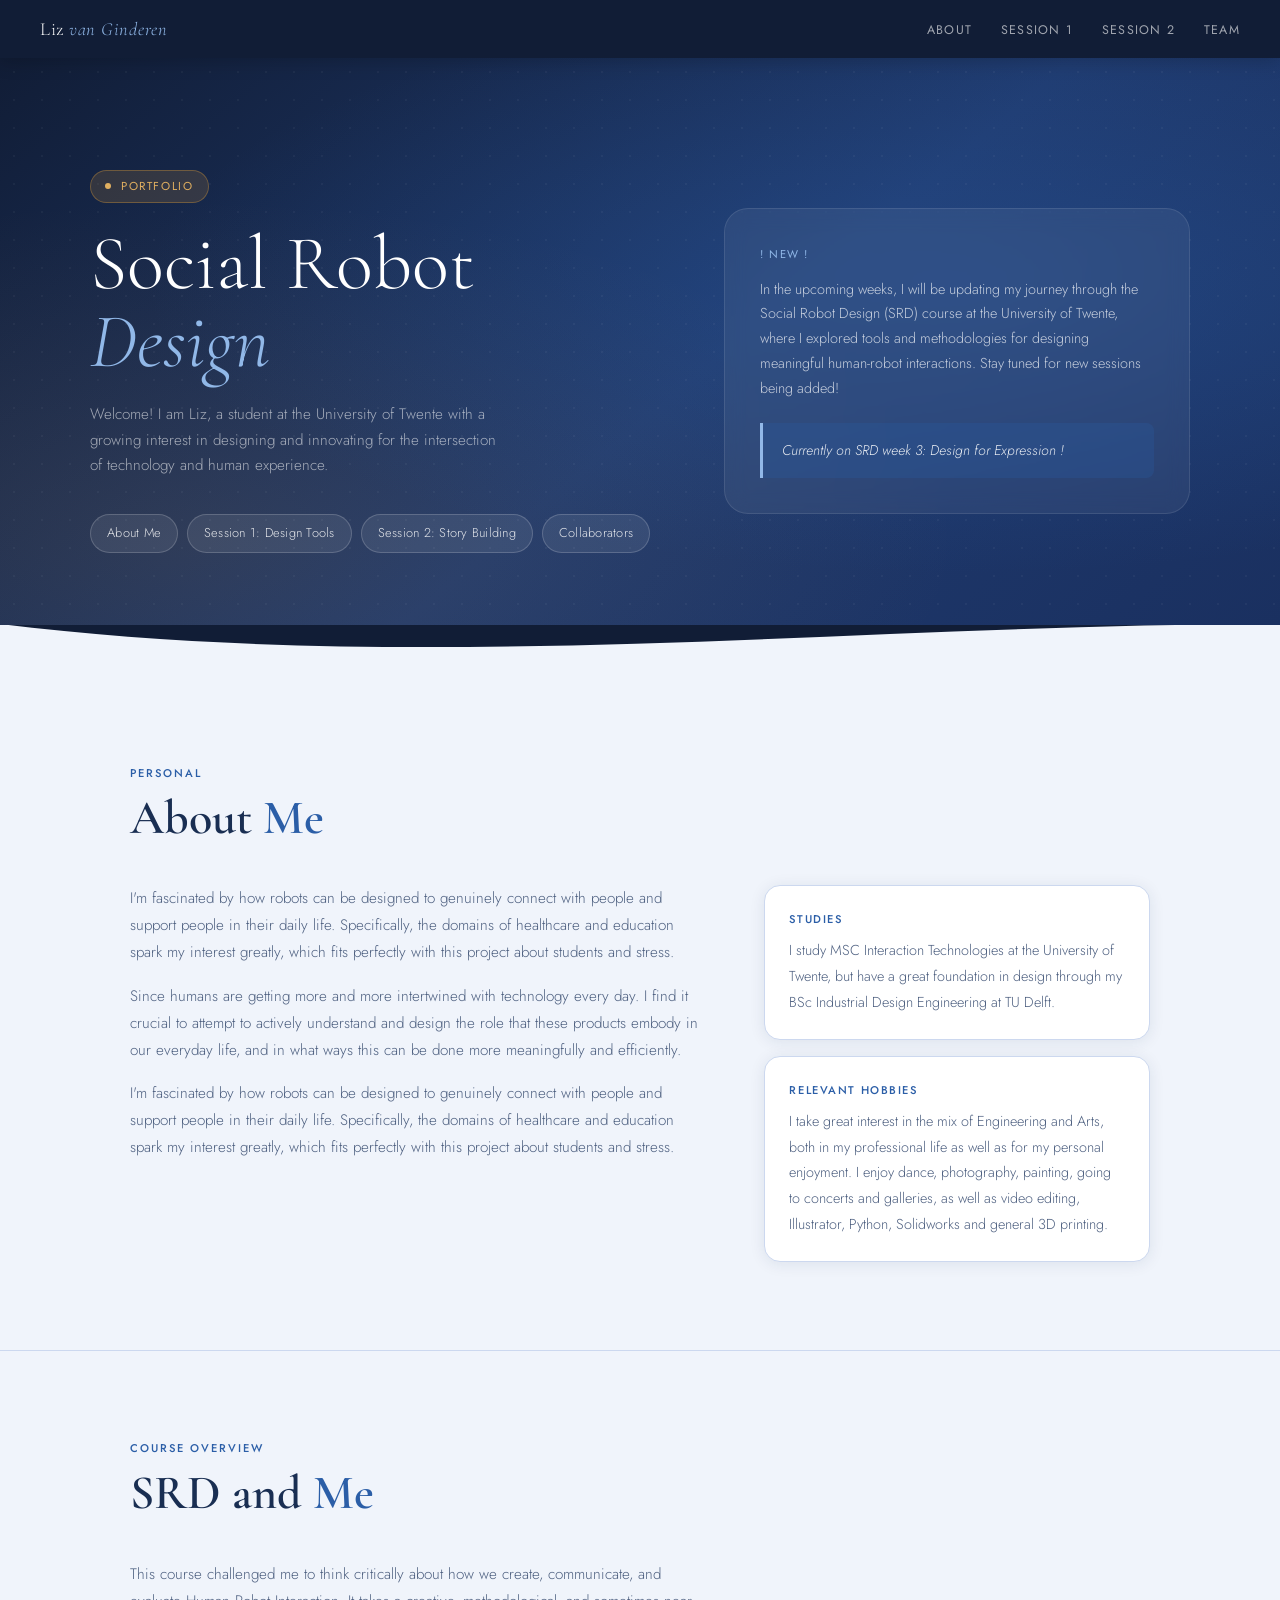
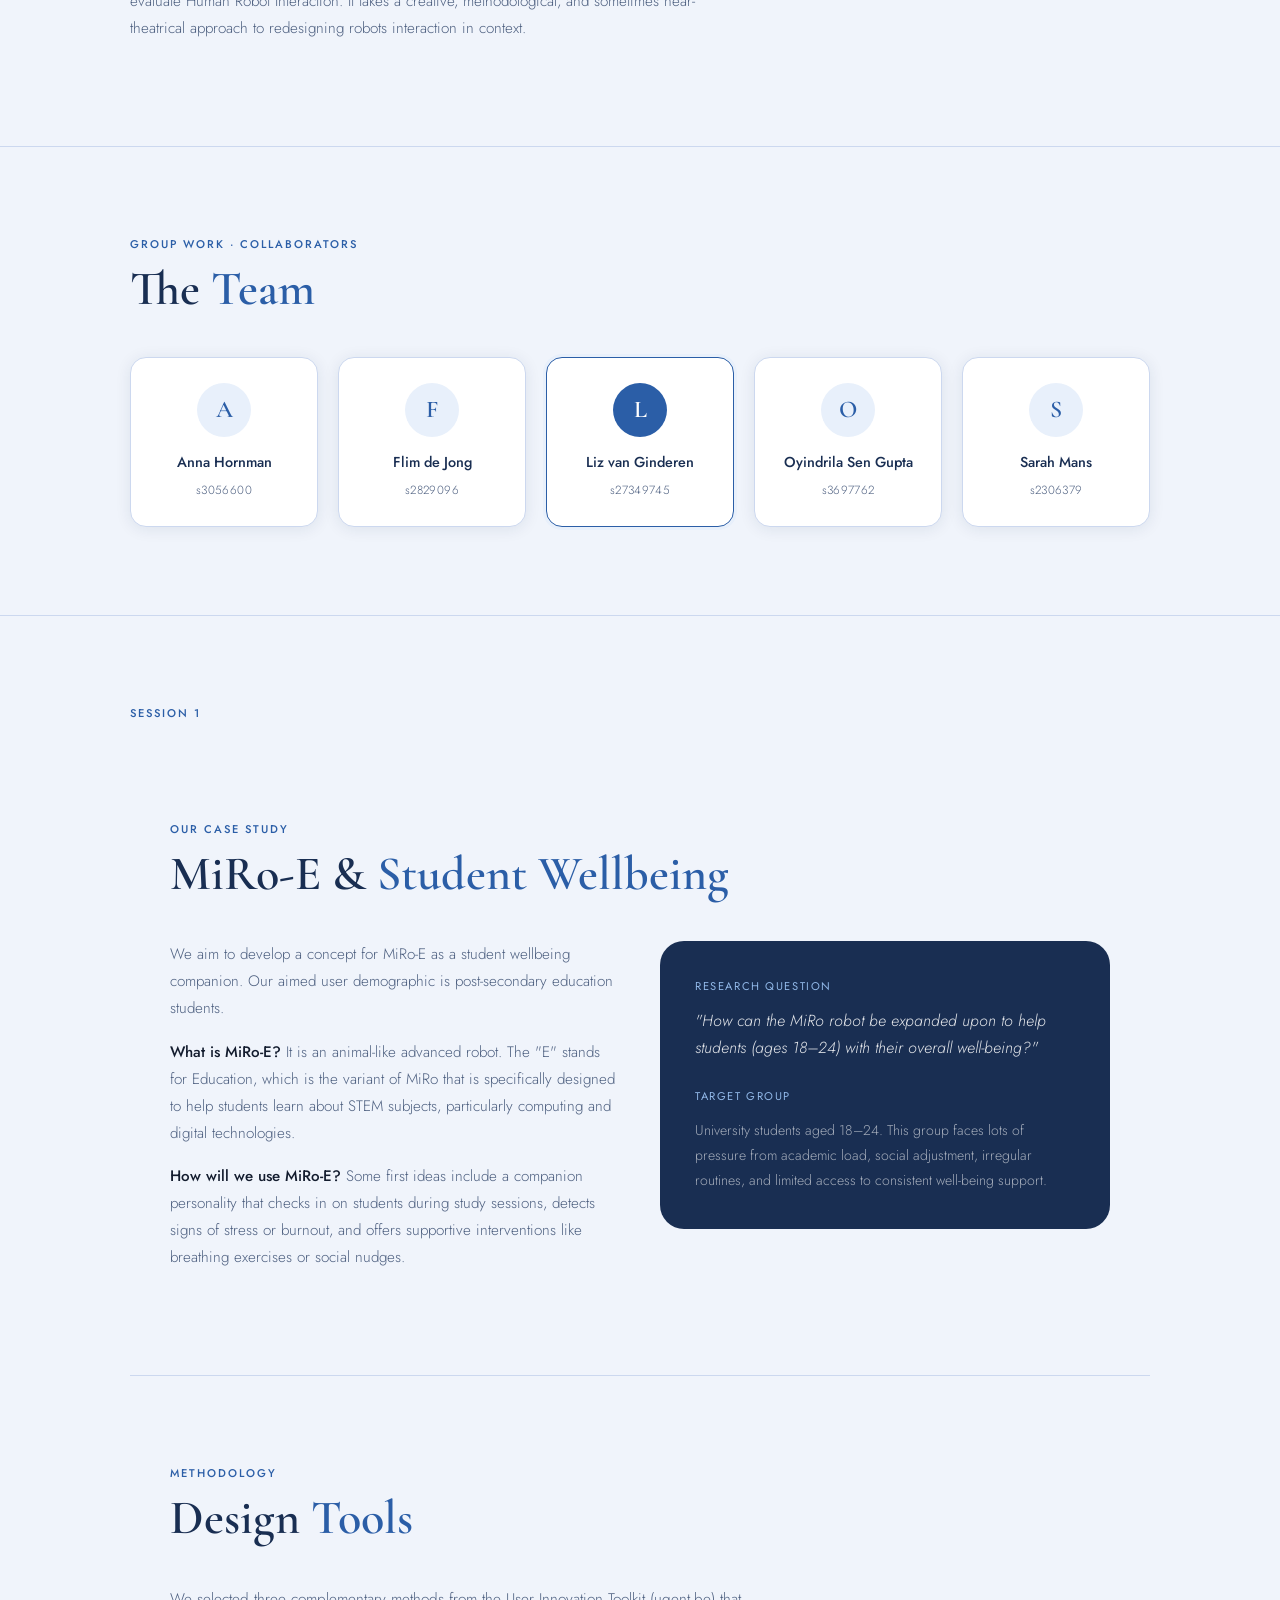
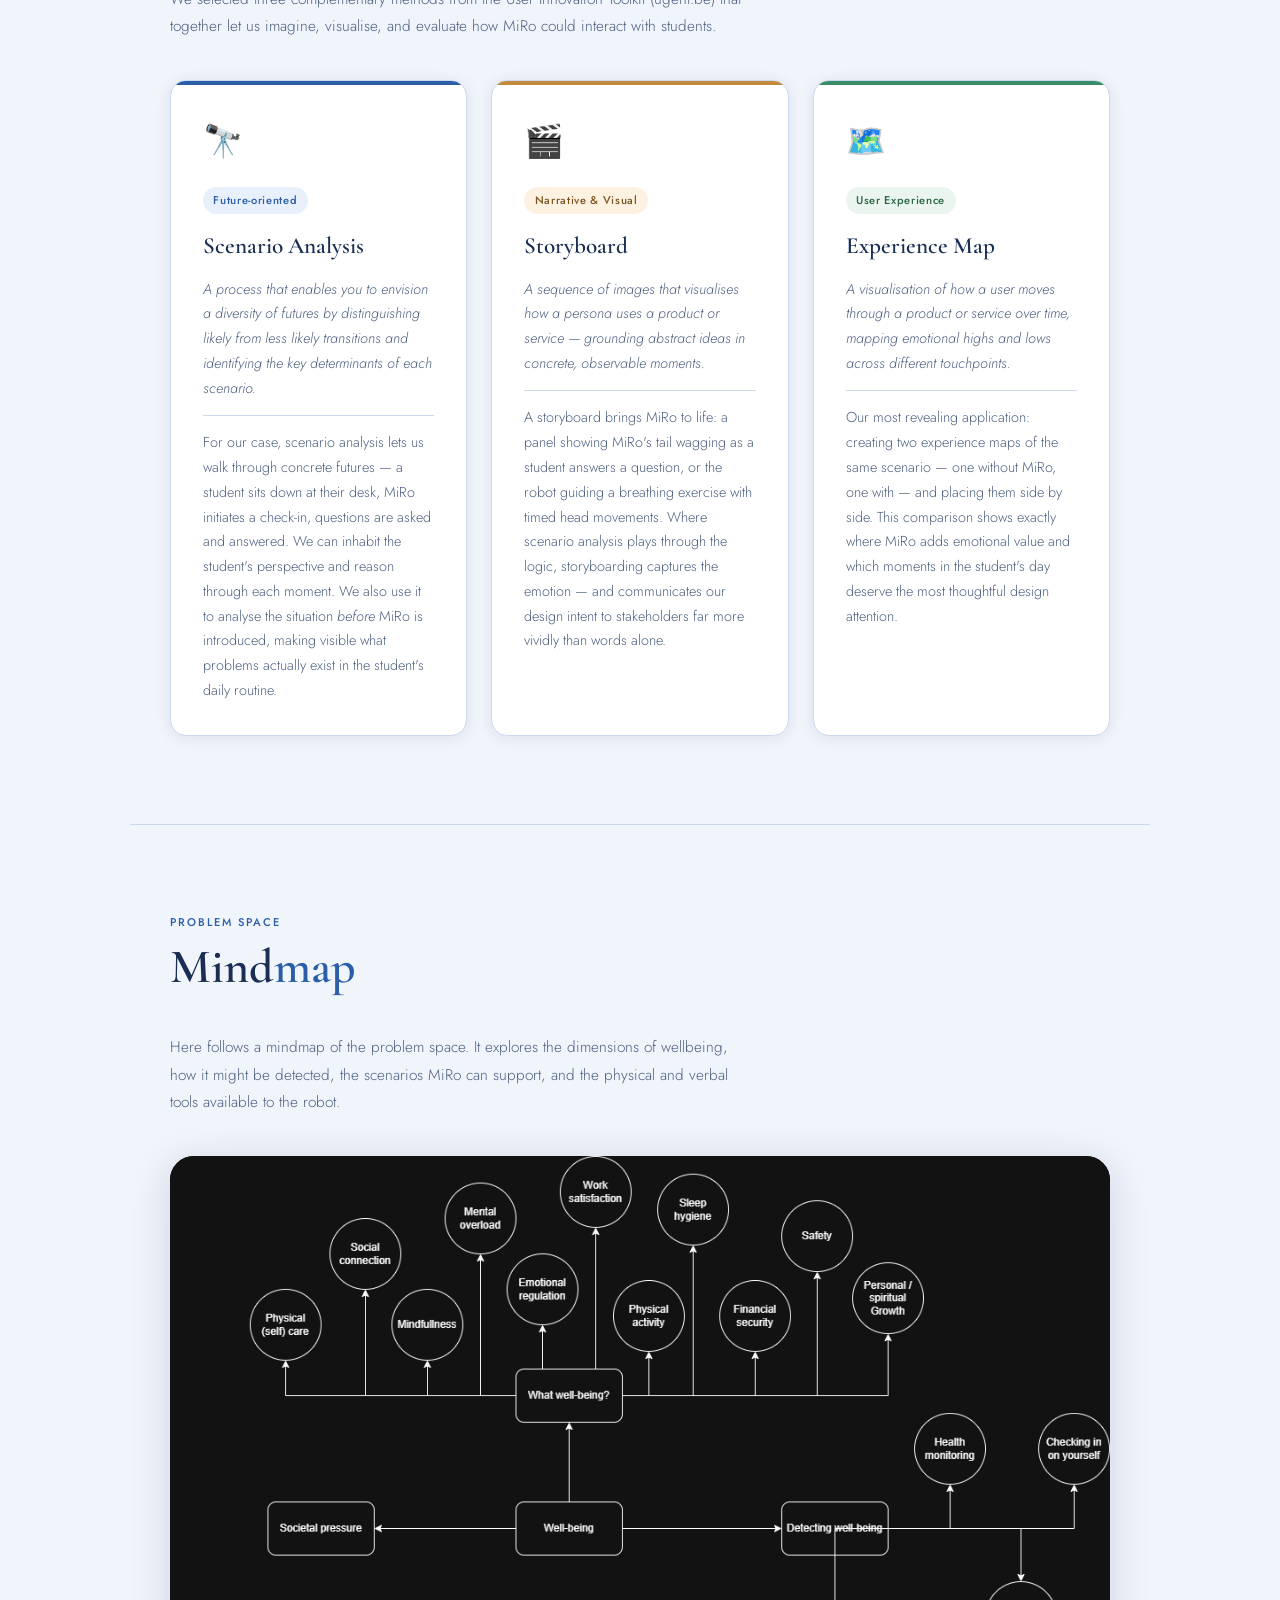
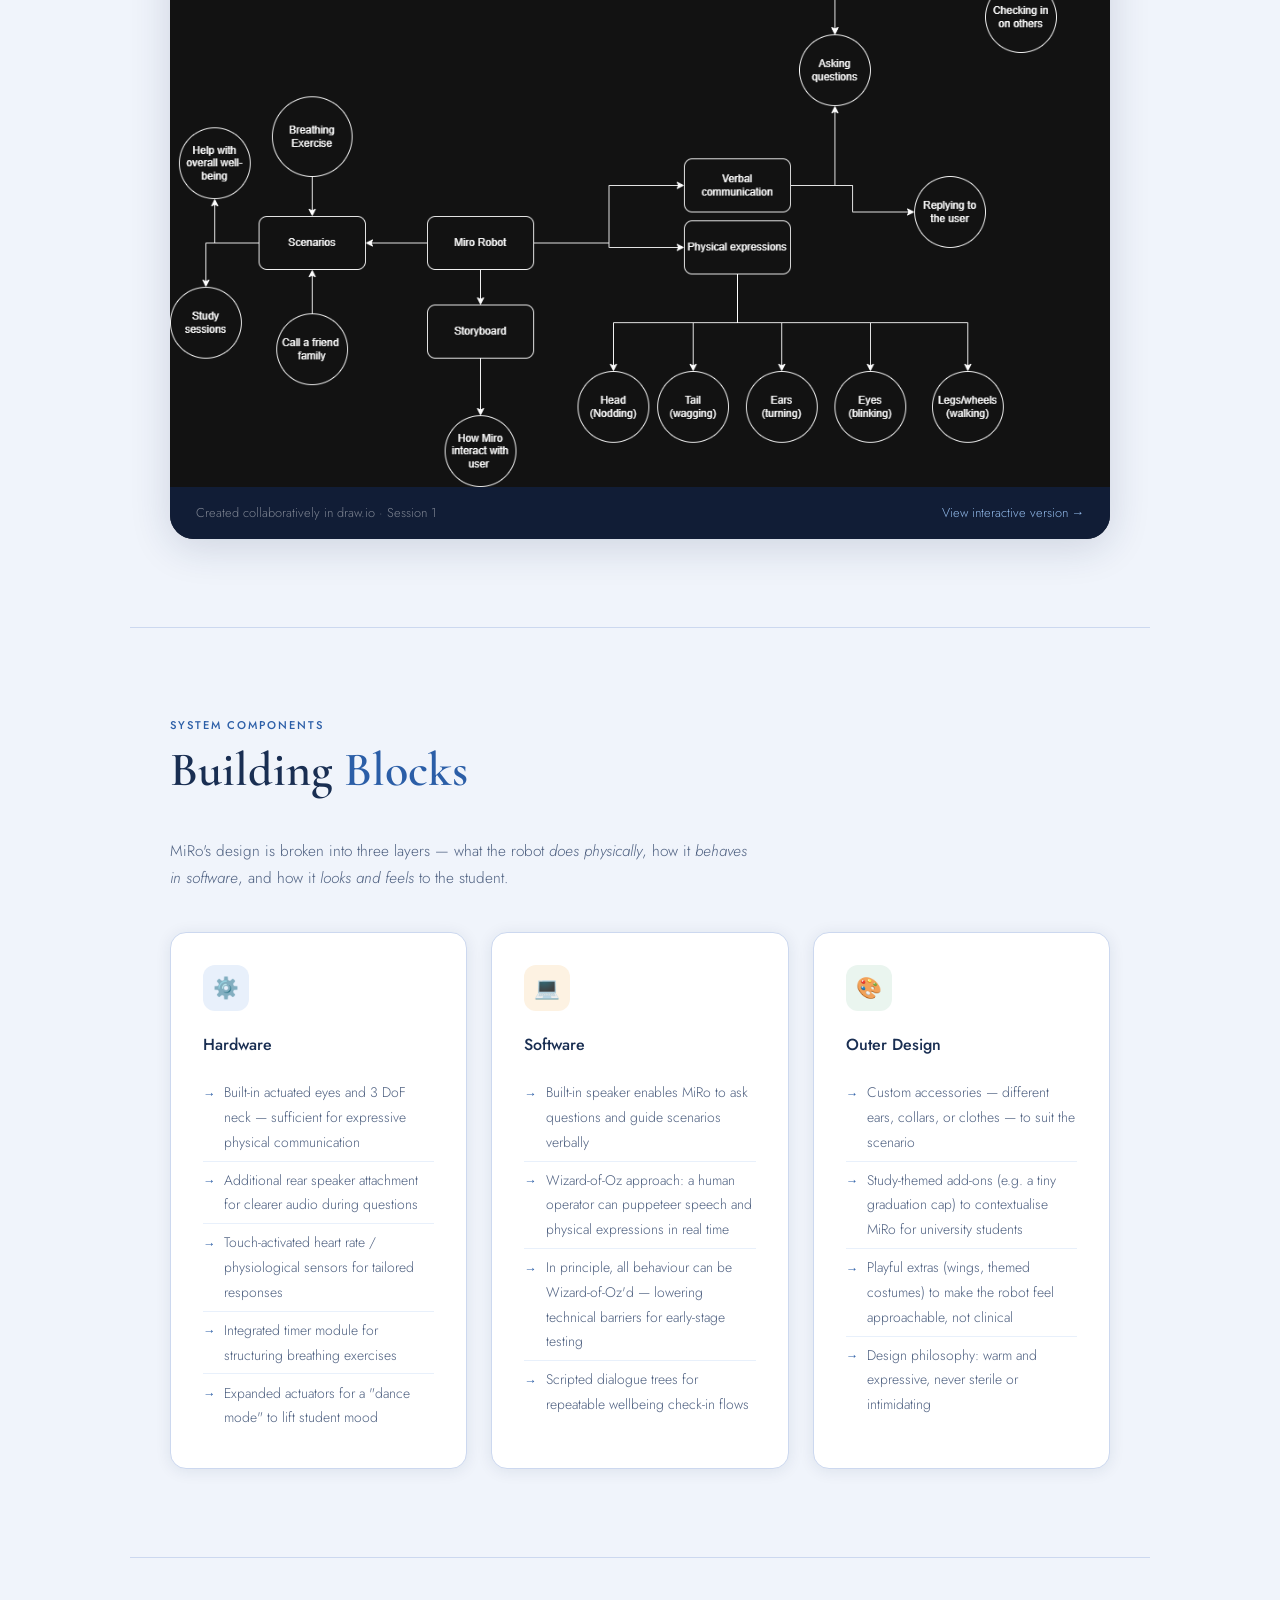
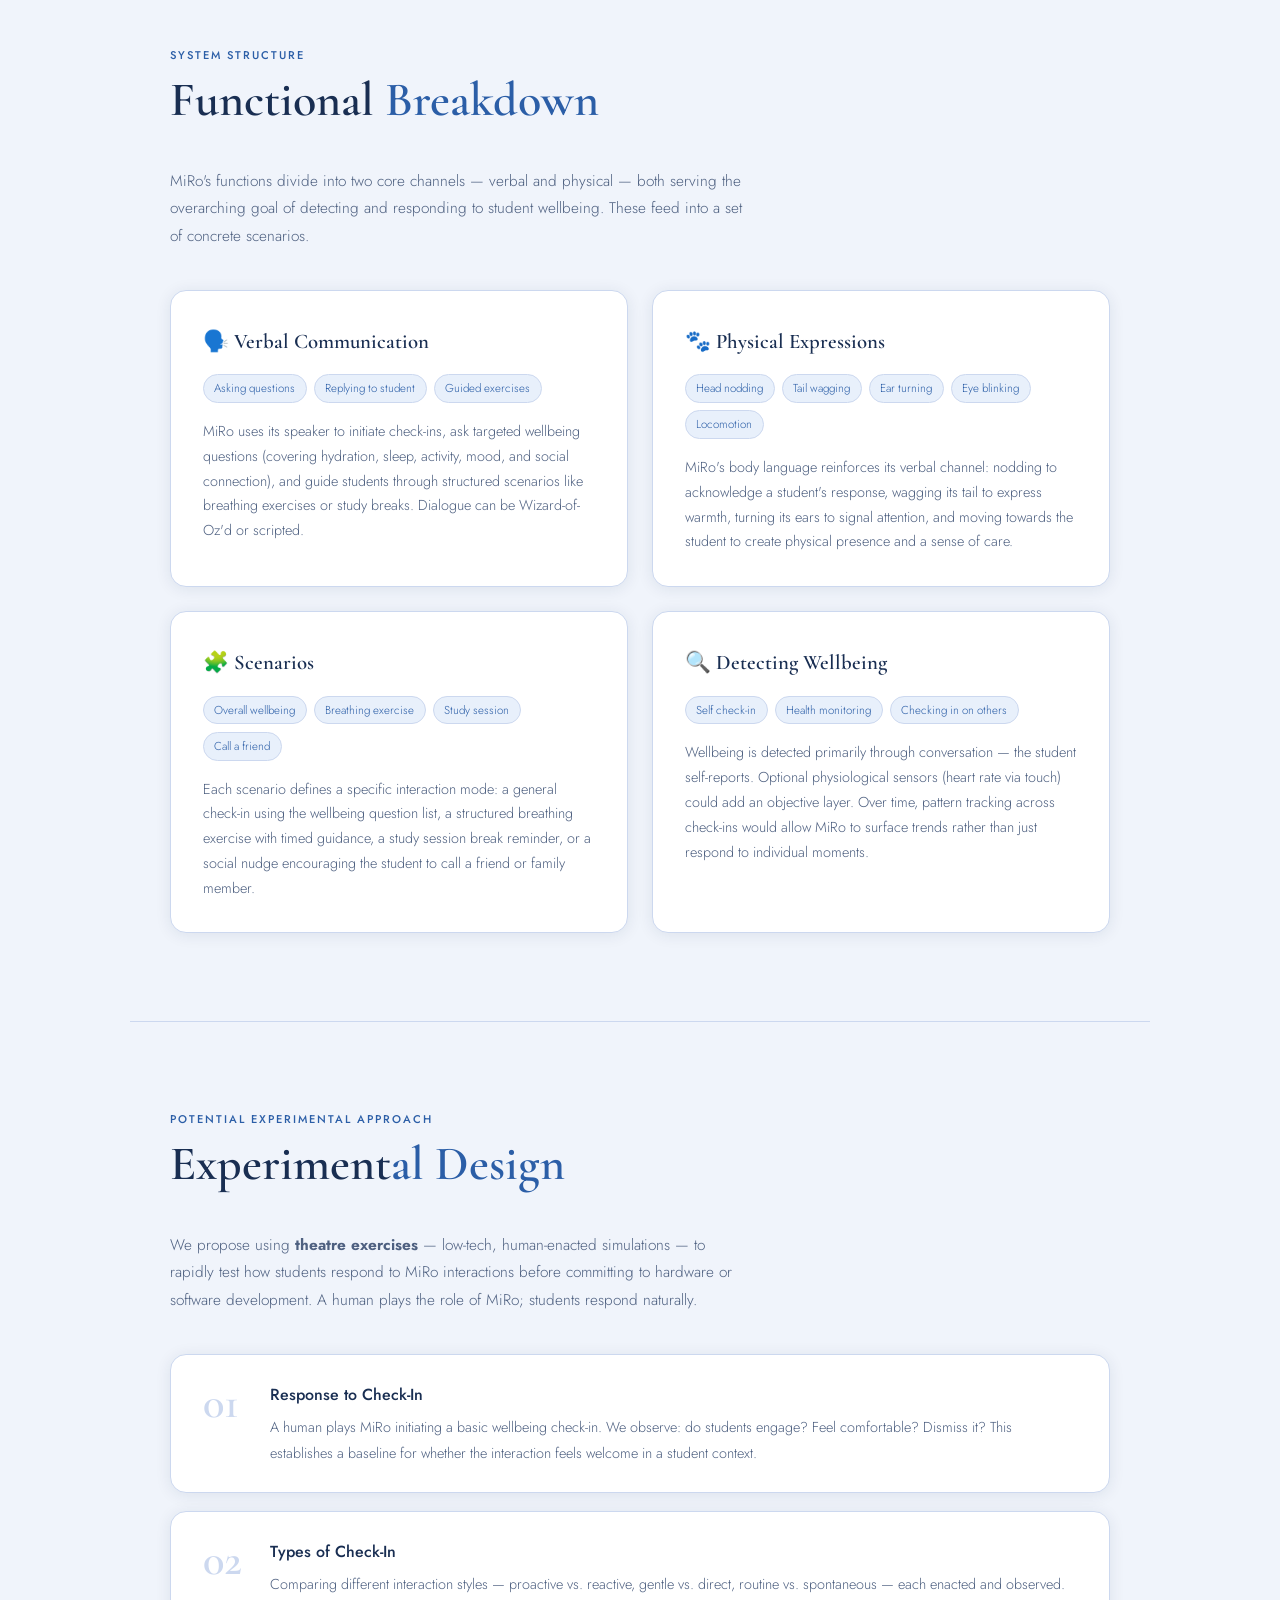
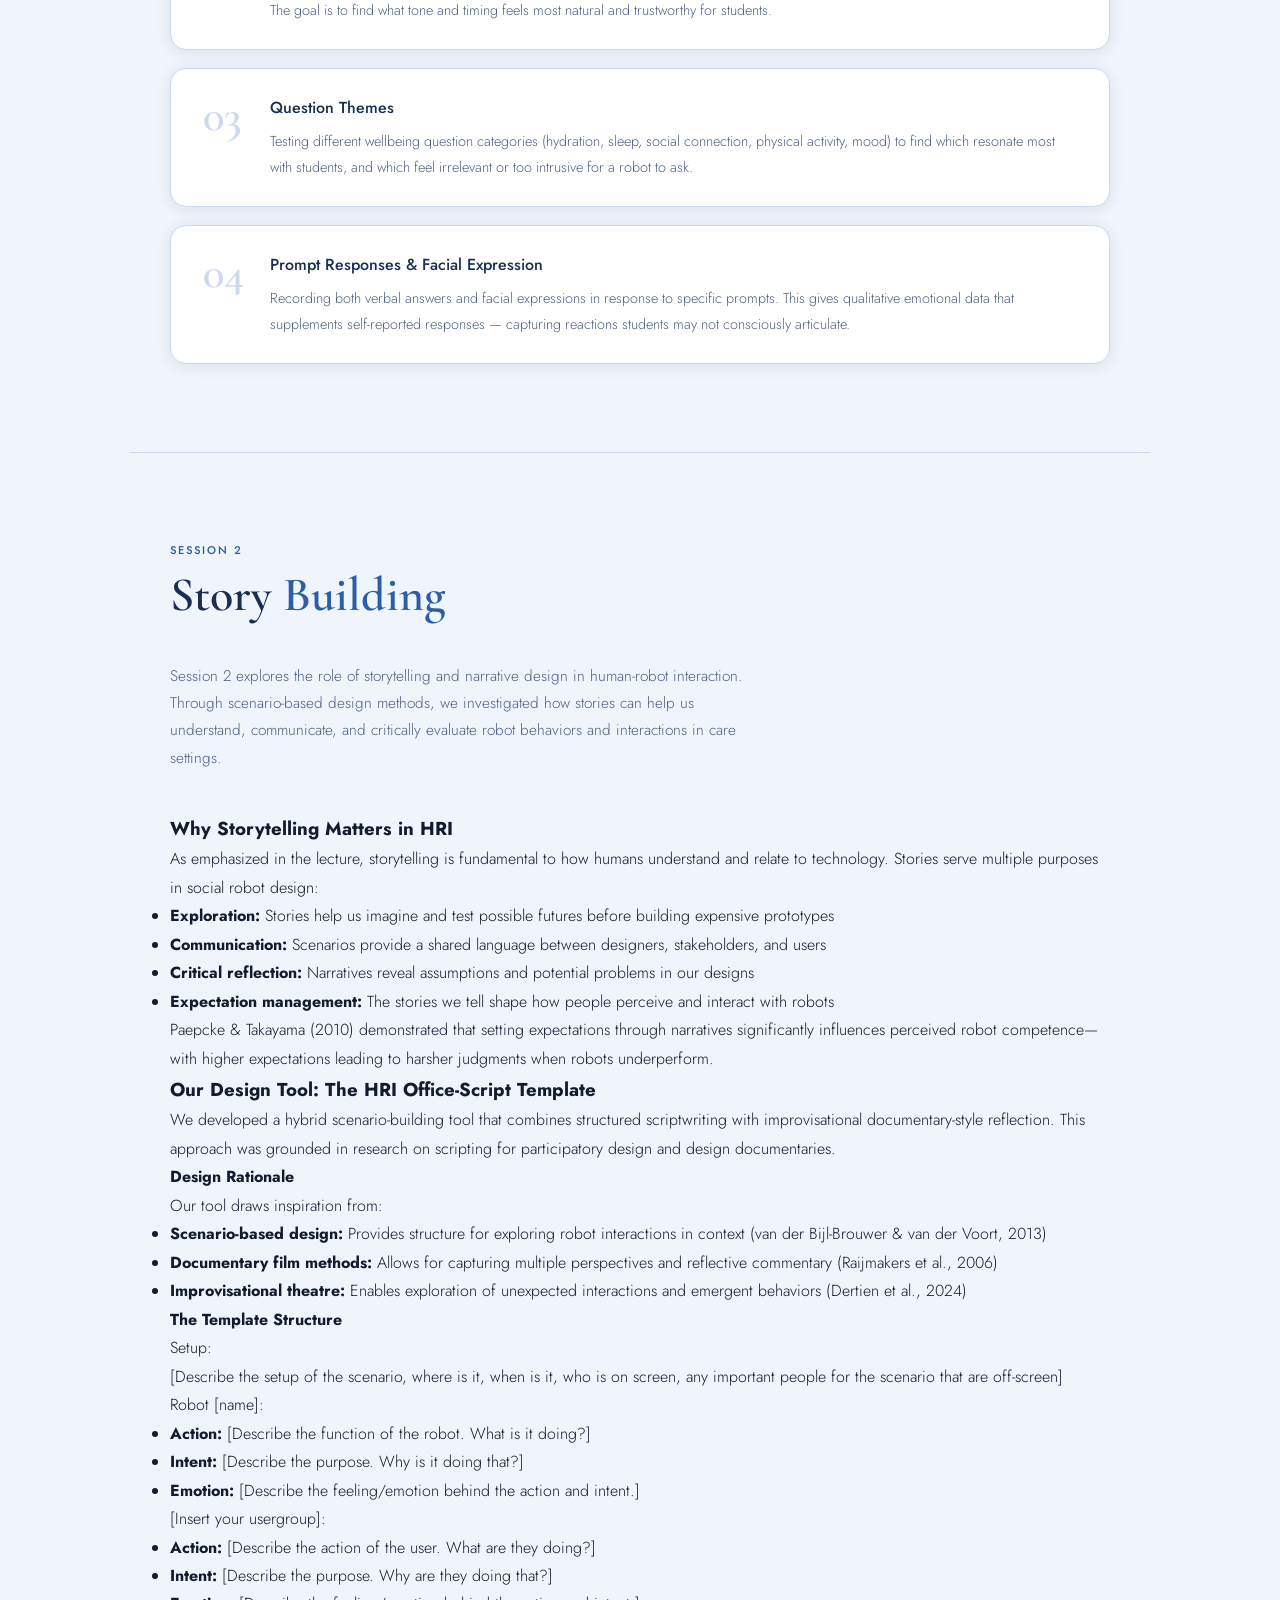
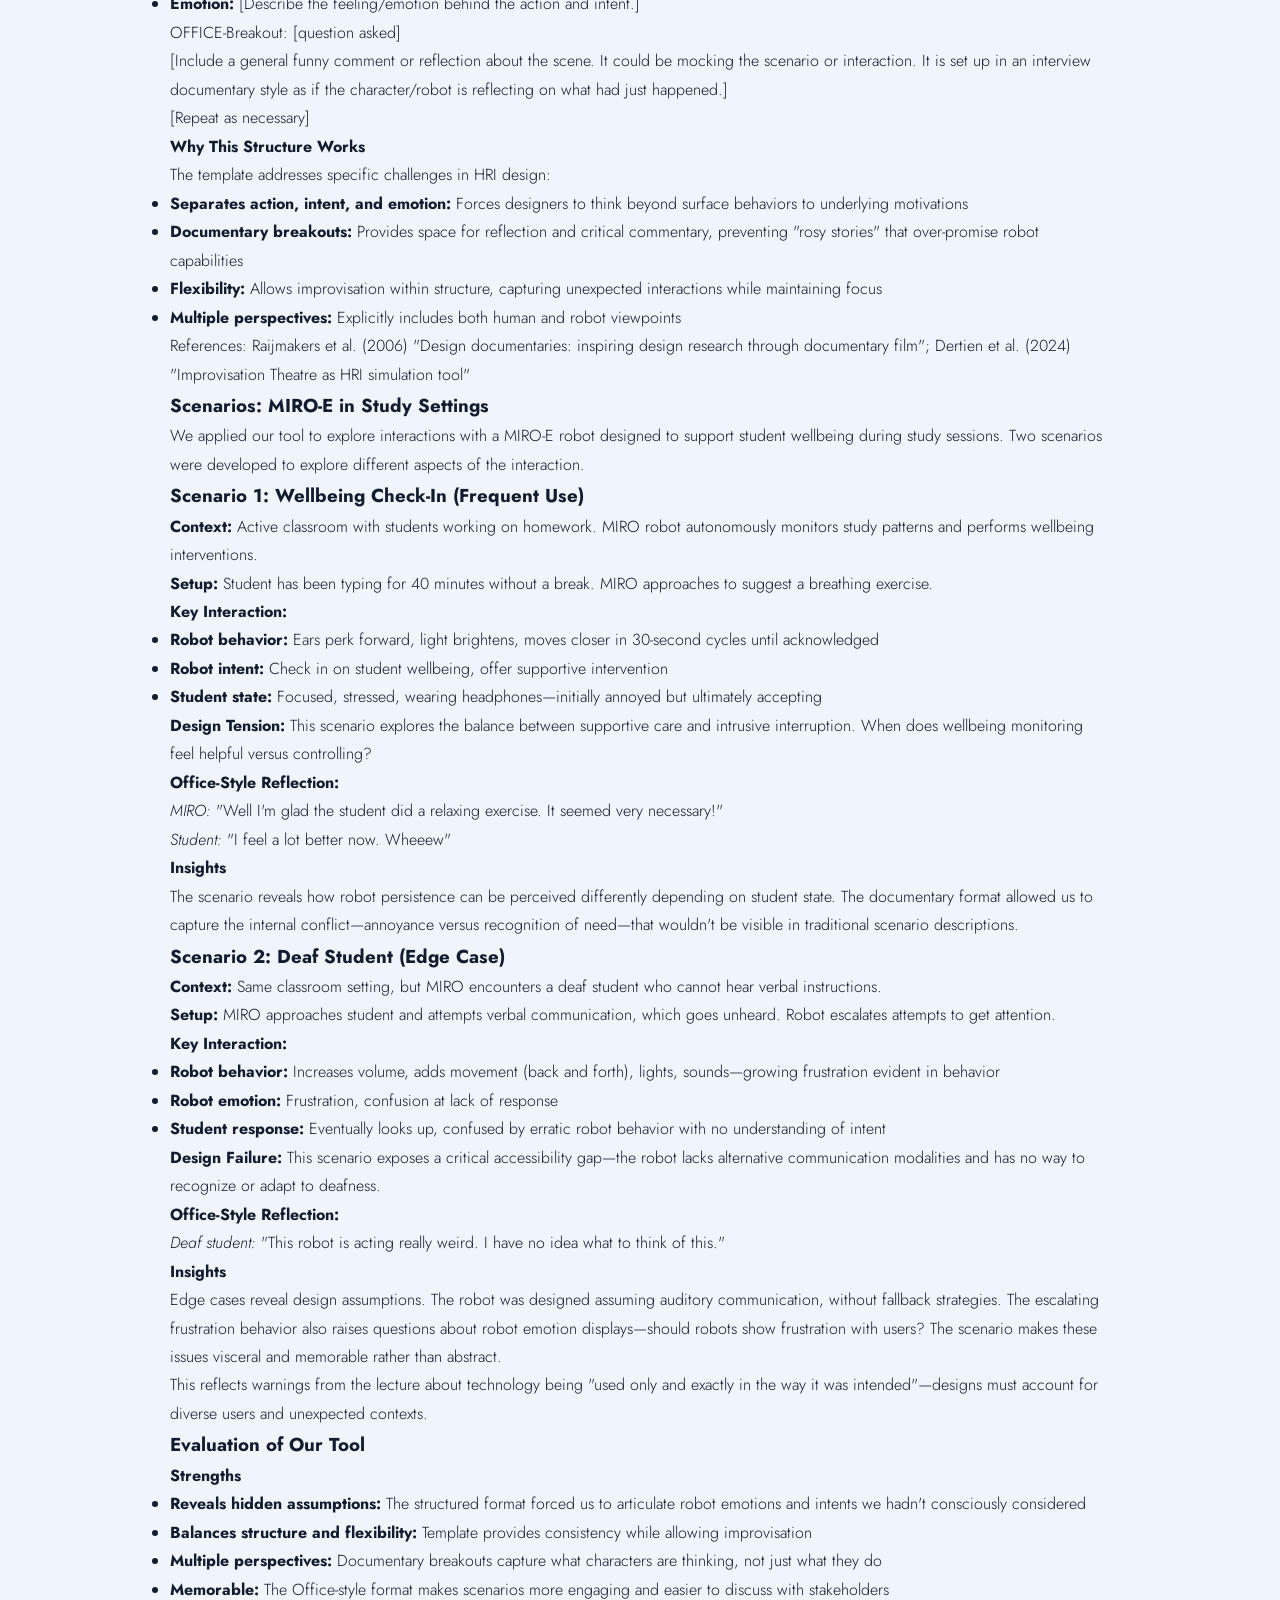
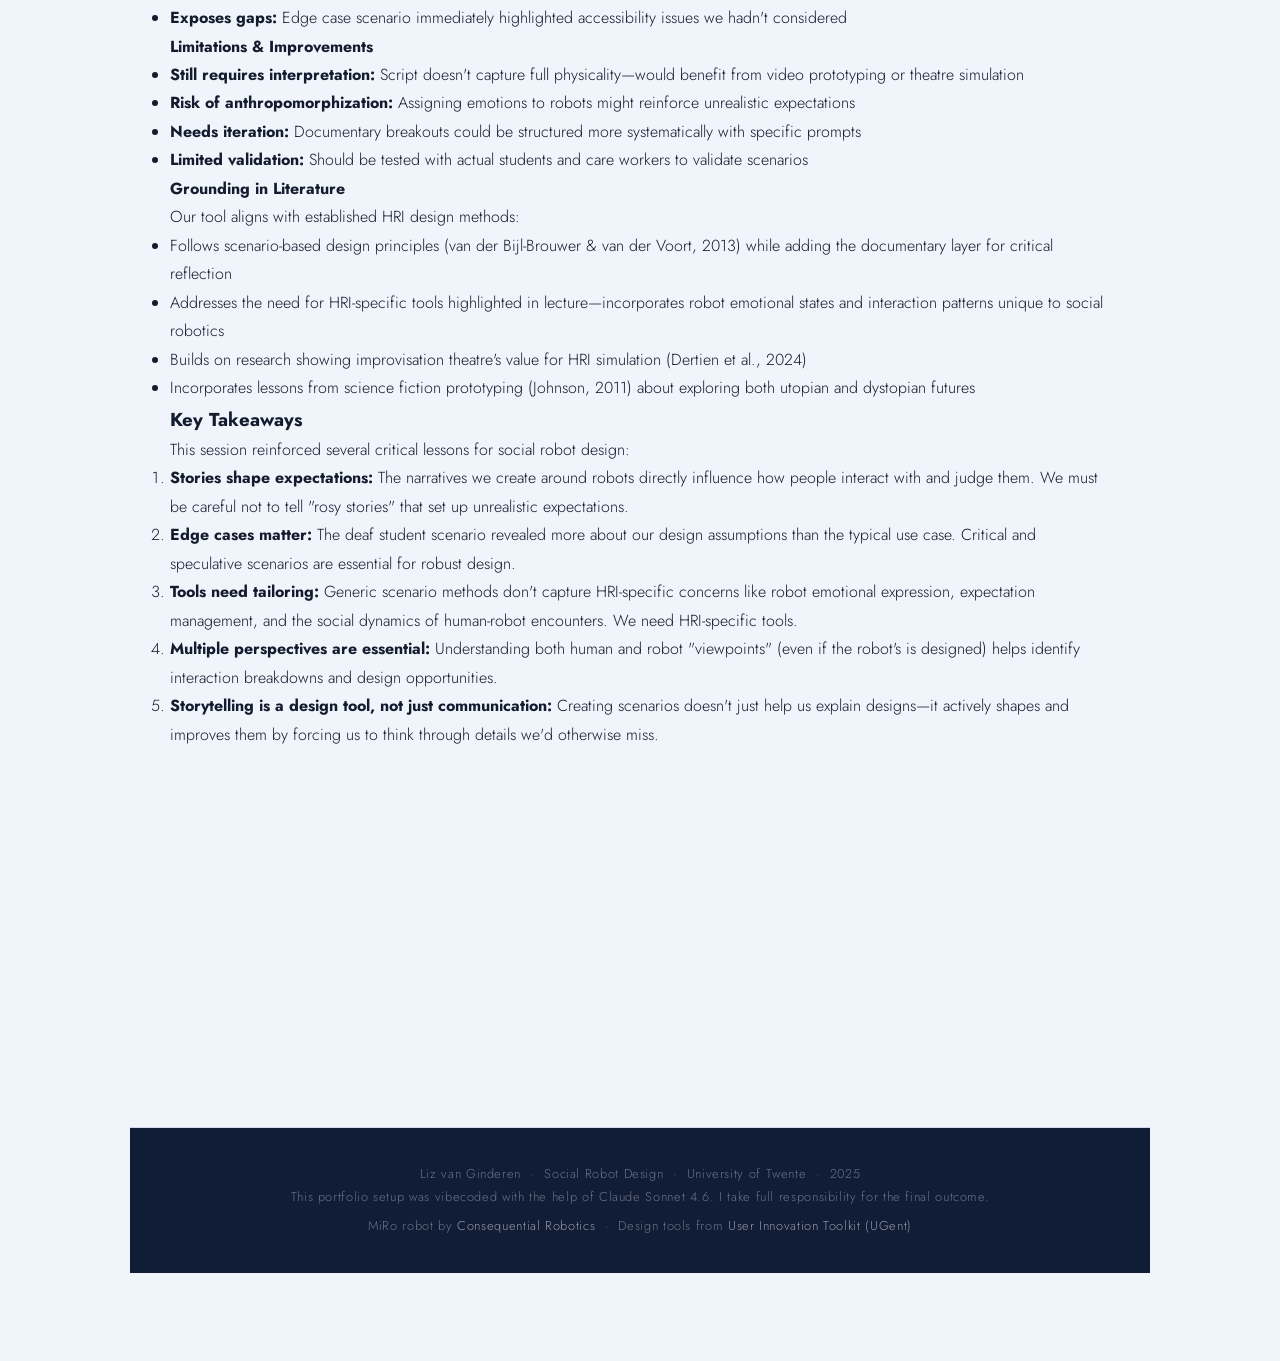
==== commit 8952c50e: "Refactor session 2 content" ====
--- a/index.html
+++ b/index.html
@@ -1019,6 +1019,7 @@
 <hr class="section-divider">
 
 
+
 <!-- ╔══════════════════════════════════╗ -->
 <!-- ║          SESSION 2               ║ -->
 <!-- ╚══════════════════════════════════╝ -->
@@ -1031,32 +1032,32 @@
     </p>
 
     <!-- WHY STORYTELLING MATTERS -->
-    <div class="subsection reveal">
-      <h3 style="font-family: 'Cormorant Garamond', serif; font-size: 1.8rem; font-weight: 600; color: var(--navy); margin-bottom: 1rem;">Why Storytelling Matters in HRI</h3>
-      <p style="color: var(--muted); line-height: 1.75; margin-bottom: 1rem;">As emphasized in the lecture, storytelling is fundamental to how humans understand and relate to technology. Stories serve multiple purposes in social robot design:</p>
-      <ul style="margin-left: 1.5rem; margin-bottom: 1.5rem; color: var(--text); line-height: 1.75;">
-        <li style="margin-bottom: 0.5rem;"><strong>Exploration:</strong> Stories help us imagine and test possible futures before building expensive prototypes</li>
-        <li style="margin-bottom: 0.5rem;"><strong>Communication:</strong> Scenarios provide a shared language between designers, stakeholders, and users</li>
-        <li style="margin-bottom: 0.5rem;"><strong>Critical reflection:</strong> Narratives reveal assumptions and potential problems in our designs</li>
-        <li style="margin-bottom: 0.5rem;"><strong>Expectation management:</strong> The stories we tell shape how people perceive and interact with robots</li>
+    <div class="s2-subsection reveal">
+      <h3>Why Storytelling Matters in HRI</h3>
+      <p>As emphasized in the lecture, storytelling is fundamental to how humans understand and relate to technology. Stories serve multiple purposes in social robot design:</p>
+      <ul>
+        <li><strong>Exploration:</strong> Stories help us imagine and test possible futures before building expensive prototypes</li>
+        <li><strong>Communication:</strong> Scenarios provide a shared language between designers, stakeholders, and users</li>
+        <li><strong>Critical reflection:</strong> Narratives reveal assumptions and potential problems in our designs</li>
+        <li><strong>Expectation management:</strong> The stories we tell shape how people perceive and interact with robots</li>
       </ul>
       <p class="citation">Paepcke & Takayama (2010) demonstrated that setting expectations through narratives significantly influences perceived robot competence—with higher expectations leading to harsher judgments when robots underperform.</p>
     </div>
 
     <!-- OUR DESIGN TOOL -->
-    <div class="subsection reveal" style="margin-top: 4rem;">
-      <h3 style="font-family: 'Cormorant Garamond', serif; font-size: 1.8rem; font-weight: 600; color: var(--navy); margin-bottom: 1rem;">Our Design Tool: The HRI Office-Script Template</h3>
-      <p style="color: var(--muted); line-height: 1.75; margin-bottom: 1.5rem;">We developed a hybrid scenario-building tool that combines structured scriptwriting with improvisational documentary-style reflection. This approach was grounded in research on scripting for participatory design and design documentaries.</p>
+    <div class="s2-subsection reveal s2-section-spacing">
+      <h3>Our Design Tool: The HRI Office-Script Template</h3>
+      <p>We developed a hybrid scenario-building tool that combines structured scriptwriting with improvisational documentary-style reflection. This approach was grounded in research on scripting for participatory design and design documentaries.</p>
       
-      <h4 style="font-size: 1.1rem; font-weight: 500; color: var(--navy); margin-top: 2rem; margin-bottom: 0.8rem;">Design Rationale</h4>
-      <p style="color: var(--muted); line-height: 1.75; margin-bottom: 0.8rem;">Our tool draws inspiration from:</p>
-      <ul style="margin-left: 1.5rem; margin-bottom: 1.5rem; color: var(--text); line-height: 1.75;">
-        <li style="margin-bottom: 0.5rem;"><strong>Scenario-based design:</strong> Provides structure for exploring robot interactions in context (van der Bijl-Brouwer & van der Voort, 2013)</li>
-        <li style="margin-bottom: 0.5rem;"><strong>Documentary film methods:</strong> Allows for capturing multiple perspectives and reflective commentary (Raijmakers et al., 2006)</li>
-        <li style="margin-bottom: 0.5rem;"><strong>Improvisational theatre:</strong> Enables exploration of unexpected interactions and emergent behaviors (Dertien et al., 2024)</li>
+      <h4>Design Rationale</h4>
+      <p>Our tool draws inspiration from:</p>
+      <ul>
+        <li><strong>Scenario-based design:</strong> Provides structure for exploring robot interactions in context (van der Bijl-Brouwer & van der Voort, 2013)</li>
+        <li><strong>Documentary film methods:</strong> Allows for capturing multiple perspectives and reflective commentary (Raijmakers et al., 2006)</li>
+        <li><strong>Improvisational theatre:</strong> Enables exploration of unexpected interactions and emergent behaviors (Dertien et al., 2024)</li>
       </ul>
 
-      <h4 style="font-size: 1.1rem; font-weight: 500; color: var(--navy); margin-top: 2rem; margin-bottom: 0.8rem;">The Template Structure</h4>
+      <h4>The Template Structure</h4>
       <div class="tool-template">
         <p><span class="character">Setup:</span></p>
         <p class="stage-direction">[Describe the setup of the scenario, where is it, when is it, who is on screen, any important people for the scenario that are off-screen]</p>
@@ -1081,22 +1082,22 @@
         <p class="stage-direction">[Repeat as necessary]</p>
       </div>
 
-      <h4 style="font-size: 1.1rem; font-weight: 500; color: var(--navy); margin-top: 2rem; margin-bottom: 0.8rem;">Why This Structure Works</h4>
-      <p style="color: var(--muted); line-height: 1.75; margin-bottom: 0.8rem;">The template addresses specific challenges in HRI design:</p>
-      <ul style="margin-left: 1.5rem; margin-bottom: 1.5rem; color: var(--text); line-height: 1.75;">
-        <li style="margin-bottom: 0.5rem;"><strong>Separates action, intent, and emotion:</strong> Forces designers to think beyond surface behaviors to underlying motivations</li>
-        <li style="margin-bottom: 0.5rem;"><strong>Documentary breakouts:</strong> Provides space for reflection and critical commentary, preventing "rosy stories" that over-promise robot capabilities</li>
-        <li style="margin-bottom: 0.5rem;"><strong>Flexibility:</strong> Allows improvisation within structure, capturing unexpected interactions while maintaining focus</li>
-        <li style="margin-bottom: 0.5rem;"><strong>Multiple perspectives:</strong> Explicitly includes both human and robot viewpoints</li>
+      <h4>Why This Structure Works</h4>
+      <p>The template addresses specific challenges in HRI design:</p>
+      <ul>
+        <li><strong>Separates action, intent, and emotion:</strong> Forces designers to think beyond surface behaviors to underlying motivations</li>
+        <li><strong>Documentary breakouts:</strong> Provides space for reflection and critical commentary, preventing "rosy stories" that over-promise robot capabilities</li>
+        <li><strong>Flexibility:</strong> Allows improvisation within structure, capturing unexpected interactions while maintaining focus</li>
+        <li><strong>Multiple perspectives:</strong> Explicitly includes both human and robot viewpoints</li>
       </ul>
 
       <p class="citation">References: Raijmakers et al. (2006) "Design documentaries: inspiring design research through documentary film"; Dertien et al. (2024) "Improvisation Theatre as HRI simulation tool"</p>
     </div>
 
     <!-- SCENARIOS -->
-    <div class="subsection reveal" style="margin-top: 4rem;">
-      <h3 style="font-family: 'Cormorant Garamond', serif; font-size: 1.8rem; font-weight: 600; color: var(--navy); margin-bottom: 1rem;">Scenarios: MIRO-E in Study Settings</h3>
-      <p style="color: var(--muted); line-height: 1.75; margin-bottom: 2rem;">We applied our tool to explore interactions with a MIRO-E robot designed to support student wellbeing during study sessions. Two scenarios were developed to explore different aspects of the interaction.</p>
+    <div class="s2-subsection reveal s2-section-spacing">
+      <h3>Scenarios: MIRO-E in Study Settings</h3>
+      <p>We applied our tool to explore interactions with a MIRO-E robot designed to support student wellbeing during study sessions. Two scenarios were developed to explore different aspects of the interaction.</p>
 
       <div class="scenario-box">
         <h3>Scenario 1: Wellbeing Check-In (Frequent Use)</h3>
@@ -1151,57 +1152,56 @@
     </div>
 
     <!-- EVALUATION -->
-    <div class="subsection reveal" style="margin-top: 4rem;">
-      <h3 style="font-family: 'Cormorant Garamond', serif; font-size: 1.8rem; font-weight: 600; color: var(--navy); margin-bottom: 1rem;">Evaluation of Our Tool</h3>
+    <div class="s2-subsection reveal s2-section-spacing">
+      <h3>Evaluation of Our Tool</h3>
       
-      <h4 style="font-size: 1.1rem; font-weight: 500; color: var(--navy); margin-top: 2rem; margin-bottom: 0.8rem;">Strengths</h4>
-      <ul style="margin-left: 1.5rem; margin-bottom: 1.5rem; color: var(--text); line-height: 1.75;">
-        <li style="margin-bottom: 0.5rem;"><strong>Reveals hidden assumptions:</strong> The structured format forced us to articulate robot emotions and intents we hadn't consciously considered</li>
-        <li style="margin-bottom: 0.5rem;"><strong>Balances structure and flexibility:</strong> Template provides consistency while allowing improvisation</li>
-        <li style="margin-bottom: 0.5rem;"><strong>Multiple perspectives:</strong> Documentary breakouts capture what characters are thinking, not just what they do</li>
-        <li style="margin-bottom: 0.5rem;"><strong>Memorable:</strong> The Office-style format makes scenarios more engaging and easier to discuss with stakeholders</li>
-        <li style="margin-bottom: 0.5rem;"><strong>Exposes gaps:</strong> Edge case scenario immediately highlighted accessibility issues we hadn't considered</li>
+      <h4>Strengths</h4>
+      <ul>
+        <li><strong>Reveals hidden assumptions:</strong> The structured format forced us to articulate robot emotions and intents we hadn't consciously considered</li>
+        <li><strong>Balances structure and flexibility:</strong> Template provides consistency while allowing improvisation</li>
+        <li><strong>Multiple perspectives:</strong> Documentary breakouts capture what characters are thinking, not just what they do</li>
+        <li><strong>Memorable:</strong> The Office-style format makes scenarios more engaging and easier to discuss with stakeholders</li>
+        <li><strong>Exposes gaps:</strong> Edge case scenario immediately highlighted accessibility issues we hadn't considered</li>
       </ul>
 
-      <h4 style="font-size: 1.1rem; font-weight: 500; color: var(--navy); margin-top: 2rem; margin-bottom: 0.8rem;">Limitations & Improvements</h4>
-      <ul style="margin-left: 1.5rem; margin-bottom: 1.5rem; color: var(--text); line-height: 1.75;">
-        <li style="margin-bottom: 0.5rem;"><strong>Still requires interpretation:</strong> Script doesn't capture full physicality—would benefit from video prototyping or theatre simulation</li>
-        <li style="margin-bottom: 0.5rem;"><strong>Risk of anthropomorphization:</strong> Assigning emotions to robots might reinforce unrealistic expectations</li>
-        <li style="margin-bottom: 0.5rem;"><strong>Needs iteration:</strong> Documentary breakouts could be structured more systematically with specific prompts</li>
-        <li style="margin-bottom: 0.5rem;"><strong>Limited validation:</strong> Should be tested with actual students and care workers to validate scenarios</li>
+      <h4>Limitations & Improvements</h4>
+      <ul>
+        <li><strong>Still requires interpretation:</strong> Script doesn't capture full physicality—would benefit from video prototyping or theatre simulation</li>
+        <li><strong>Risk of anthropomorphization:</strong> Assigning emotions to robots might reinforce unrealistic expectations</li>
+        <li><strong>Needs iteration:</strong> Documentary breakouts could be structured more systematically with specific prompts</li>
+        <li><strong>Limited validation:</strong> Should be tested with actual students and care workers to validate scenarios</li>
       </ul>
 
-      <h4 style="font-size: 1.1rem; font-weight: 500; color: var(--navy); margin-top: 2rem; margin-bottom: 0.8rem;">Grounding in Literature</h4>
-      <p style="color: var(--muted); line-height: 1.75; margin-bottom: 0.8rem;">Our tool aligns with established HRI design methods:</p>
-      <ul style="margin-left: 1.5rem; margin-bottom: 1.5rem; color: var(--text); line-height: 1.75;">
-        <li style="margin-bottom: 0.5rem;">Follows scenario-based design principles (van der Bijl-Brouwer & van der Voort, 2013) while adding the documentary layer for critical reflection</li>
-        <li style="margin-bottom: 0.5rem;">Addresses the need for HRI-specific tools highlighted in lecture—incorporates robot emotional states and interaction patterns unique to social robotics</li>
-        <li style="margin-bottom: 0.5rem;">Builds on research showing improvisation theatre's value for HRI simulation (Dertien et al., 2024)</li>
-        <li style="margin-bottom: 0.5rem;">Incorporates lessons from science fiction prototyping (Johnson, 2011) about exploring both utopian and dystopian futures</li>
+      <h4>Grounding in Literature</h4>
+      <p>Our tool aligns with established HRI design methods:</p>
+      <ul>
+        <li>Follows scenario-based design principles (van der Bijl-Brouwer & van der Voort, 2013) while adding the documentary layer for critical reflection</li>
+        <li>Addresses the need for HRI-specific tools highlighted in lecture—incorporates robot emotional states and interaction patterns unique to social robotics</li>
+        <li>Builds on research showing improvisation theatre's value for HRI simulation (Dertien et al., 2024)</li>
+        <li>Incorporates lessons from science fiction prototyping (Johnson, 2011) about exploring both utopian and dystopian futures</li>
       </ul>
     </div>
 
     <!-- KEY TAKEAWAYS -->
-    <div class="subsection reveal" style="margin-top: 4rem;">
-      <h3 style="font-family: 'Cormorant Garamond', serif; font-size: 1.8rem; font-weight: 600; color: var(--navy); margin-bottom: 1rem;">Key Takeaways</h3>
-      <p style="color: var(--muted); line-height: 1.75; margin-bottom: 1rem;">This session reinforced several critical lessons for social robot design:</p>
+    <div class="s2-subsection reveal s2-section-spacing">
+      <h3>Key Takeaways</h3>
+      <p>This session reinforced several critical lessons for social robot design:</p>
       
-      <ol style="margin-left: 1.5rem; margin-bottom: 1.5rem; color: var(--text); line-height: 1.75;">
-        <li style="margin-bottom: 1rem;"><strong>Stories shape expectations:</strong> The narratives we create around robots directly influence how people interact with and judge them. We must be careful not to tell "rosy stories" that set up unrealistic expectations.</li>
+      <ol>
+        <li><strong>Stories shape expectations:</strong> The narratives we create around robots directly influence how people interact with and judge them. We must be careful not to tell "rosy stories" that set up unrealistic expectations.</li>
         
-        <li style="margin-bottom: 1rem;"><strong>Edge cases matter:</strong> The deaf student scenario revealed more about our design assumptions than the typical use case. Critical and speculative scenarios are essential for robust design.</li>
+        <li><strong>Edge cases matter:</strong> The deaf student scenario revealed more about our design assumptions than the typical use case. Critical and speculative scenarios are essential for robust design.</li>
         
-        <li style="margin-bottom: 1rem;"><strong>Tools need tailoring:</strong> Generic scenario methods don't capture HRI-specific concerns like robot emotional expression, expectation management, and the social dynamics of human-robot encounters. We need HRI-specific tools.</li>
+        <li><strong>Tools need tailoring:</strong> Generic scenario methods don't capture HRI-specific concerns like robot emotional expression, expectation management, and the social dynamics of human-robot encounters. We need HRI-specific tools.</li>
         
-        <li style="margin-bottom: 1rem;"><strong>Multiple perspectives are essential:</strong> Understanding both human and robot "viewpoints" (even if the robot's is designed) helps identify interaction breakdowns and design opportunities.</li>
-        
-        <li style="margin-bottom: 1rem;"><strong>Storytelling is a design tool, not just communication:</strong> Creating scenarios doesn't just help us explain designs—it actively shapes and improves them by forcing us to think through details we'd otherwise miss.</li>
+        <li><strong>Multiple perspectives are essential:</strong> Understanding both human and robot "viewpoints" (even if the robot's is designed) helps identify interaction breakdowns and design opportunities.</li>
+        <li><strong>Storytelling is a design tool, not just communication:</strong> Creating scenarios doesn't just help us explain designs—it actively shapes and improves them by forcing us to think through details we'd otherwise miss.</li>
       </ol>
     </div>
 
     <!-- REFERENCES -->
-    <div class="subsection reveal" style="margin-top: 4rem;">
-      <h3 style="font-family: 'Cormorant Garamond', serif; font-size: 1.8rem; font-weight: 600; color: var(--navy); margin-bottom: 1rem;">References</h3>
+    <div class="s2-subsection reveal s2-section-spacing">
+      <h3>References</h3>
       <ul class="ref-list">
         <li>Dertien, E., Van Delden, R., & Reidsma, D. (2024). Improvisation Theatre as HRI simulation tool. <em>Proceedings of the 9th International Conference on Movement and Computing</em>, 1-8.</li>
         
@@ -1218,24 +1218,6 @@
 </section>
 
 <hr class="section-divider">
-
-
-<!-- ╔══════════════════════════════════╗ -->
-<!-- ║         PITCH / SLIDES           ║ -->
-<!-- ╚══════════════════════════════════╝ -->
-<section id="pitch">
-  <div class="container">
-    <p class="section-eyebrow">Presentation</p>
-    <h2 class="section-title">Pitch / <span>Slides</span></h2>
-    <div class="pitch-banner reveal">
-      <div>
-        <h3>Session 1 Pitch Deck</h3>
-        <p>Our group presentation covering the full case, selected design tools, and proposed experimental approach — delivered as part of Session 1 of Social Robot Design.</p>
-      </div>
-      <a href="#" class="btn-white">View Slides →</a>
-    </div>
-  </div>
-</section>
   
 
 <!-- ╔══════════════════════════════════╗ -->
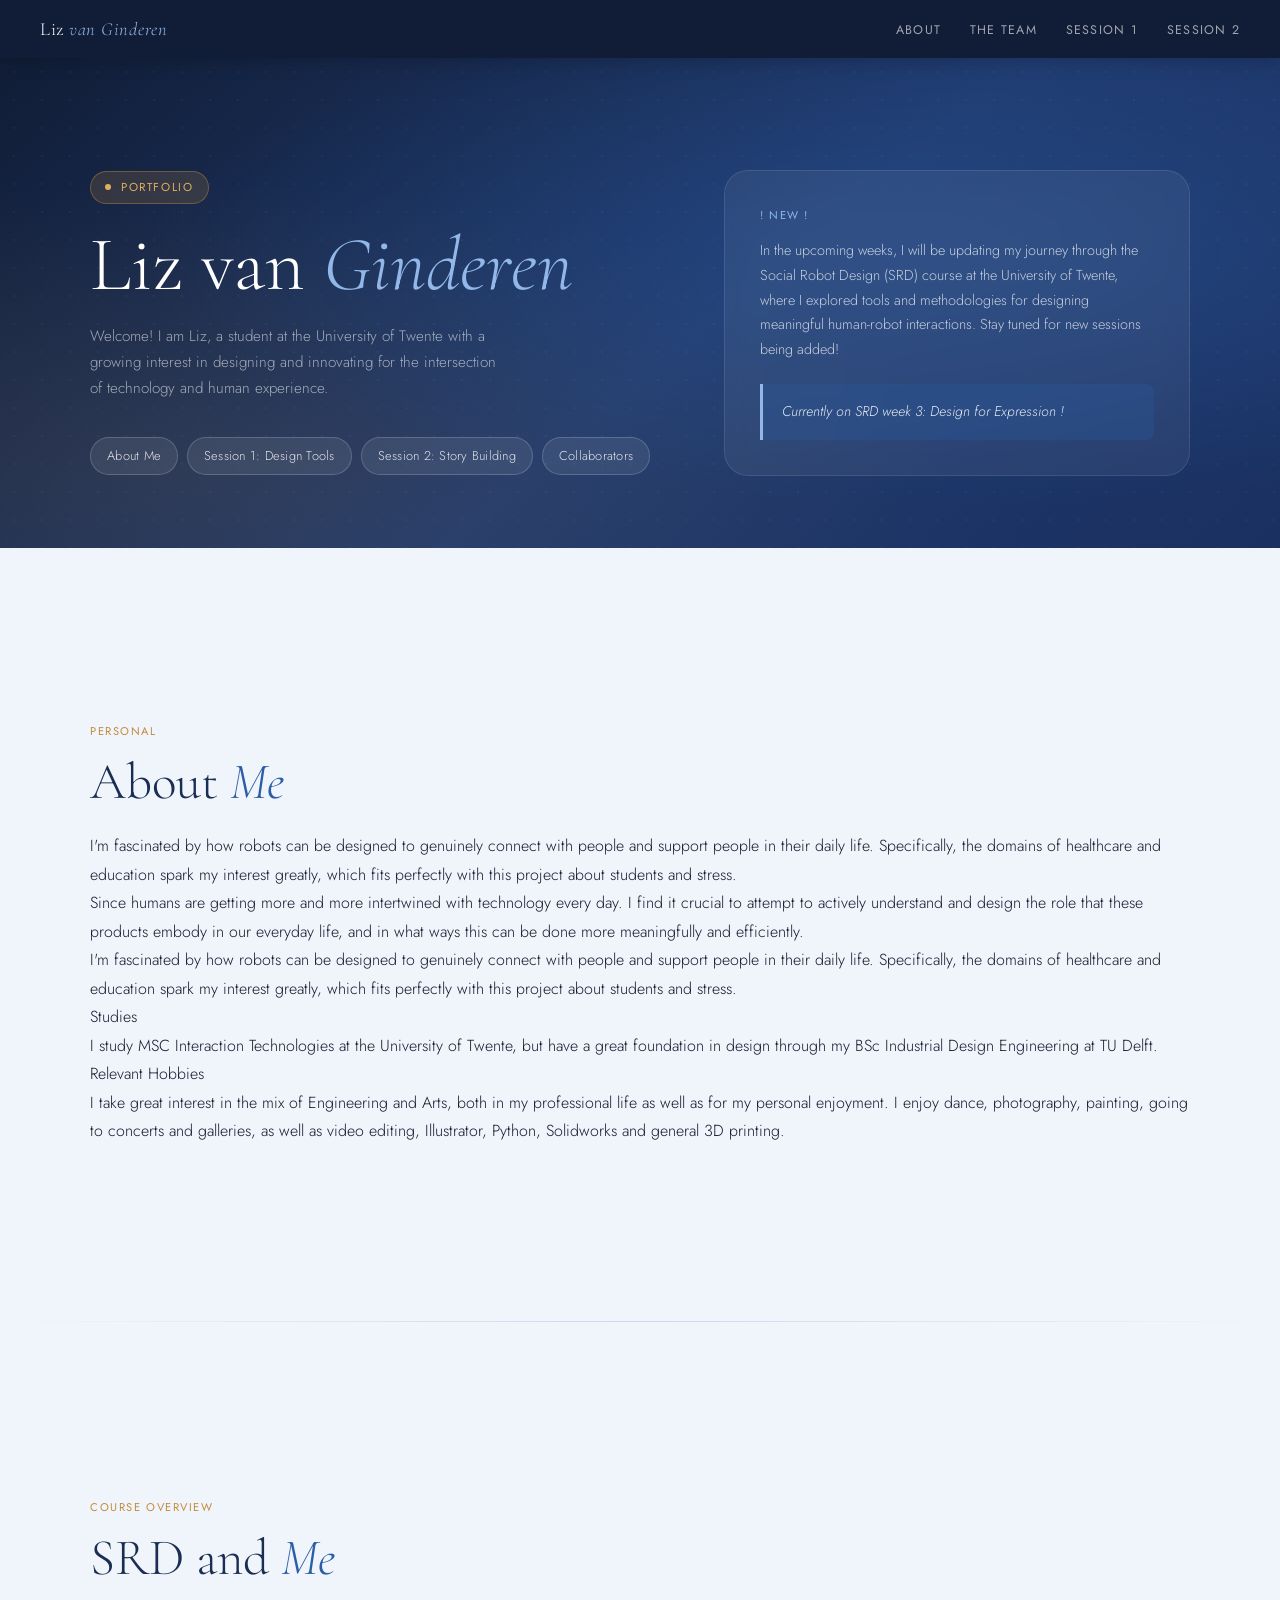
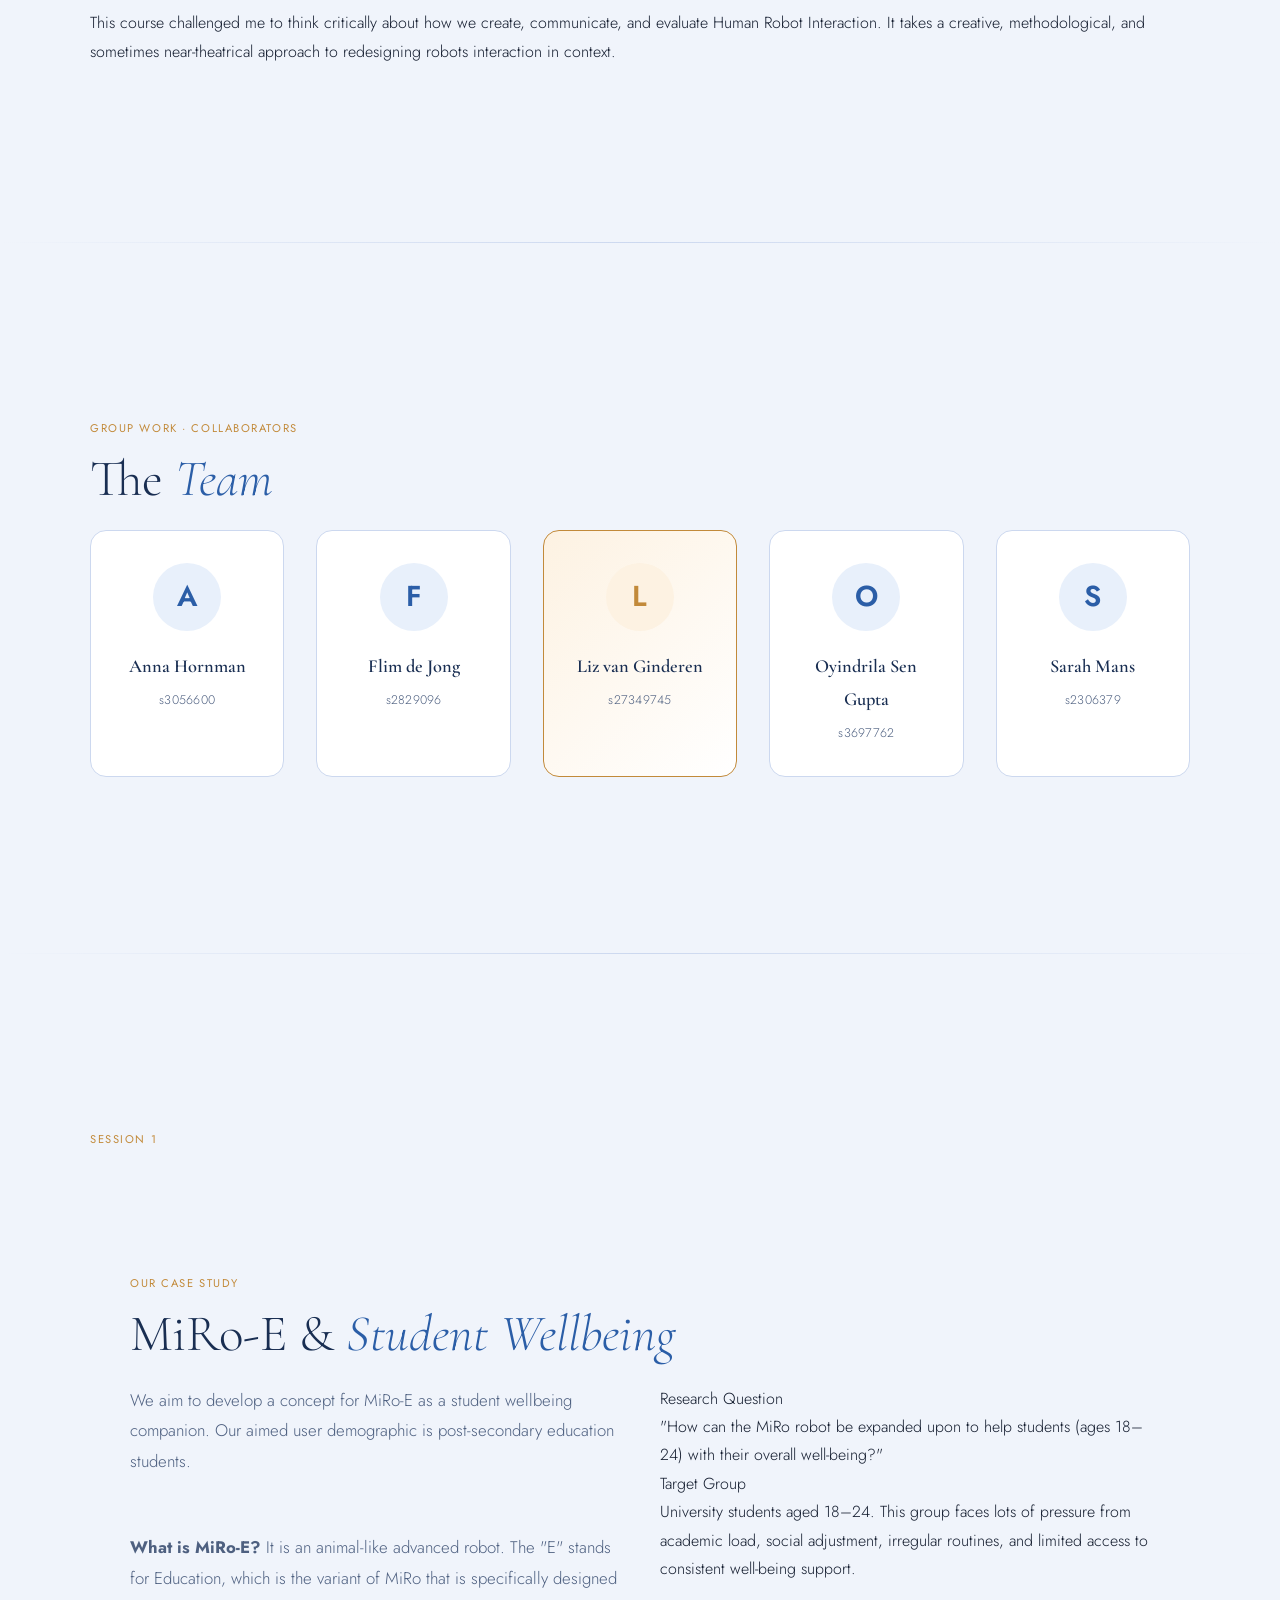
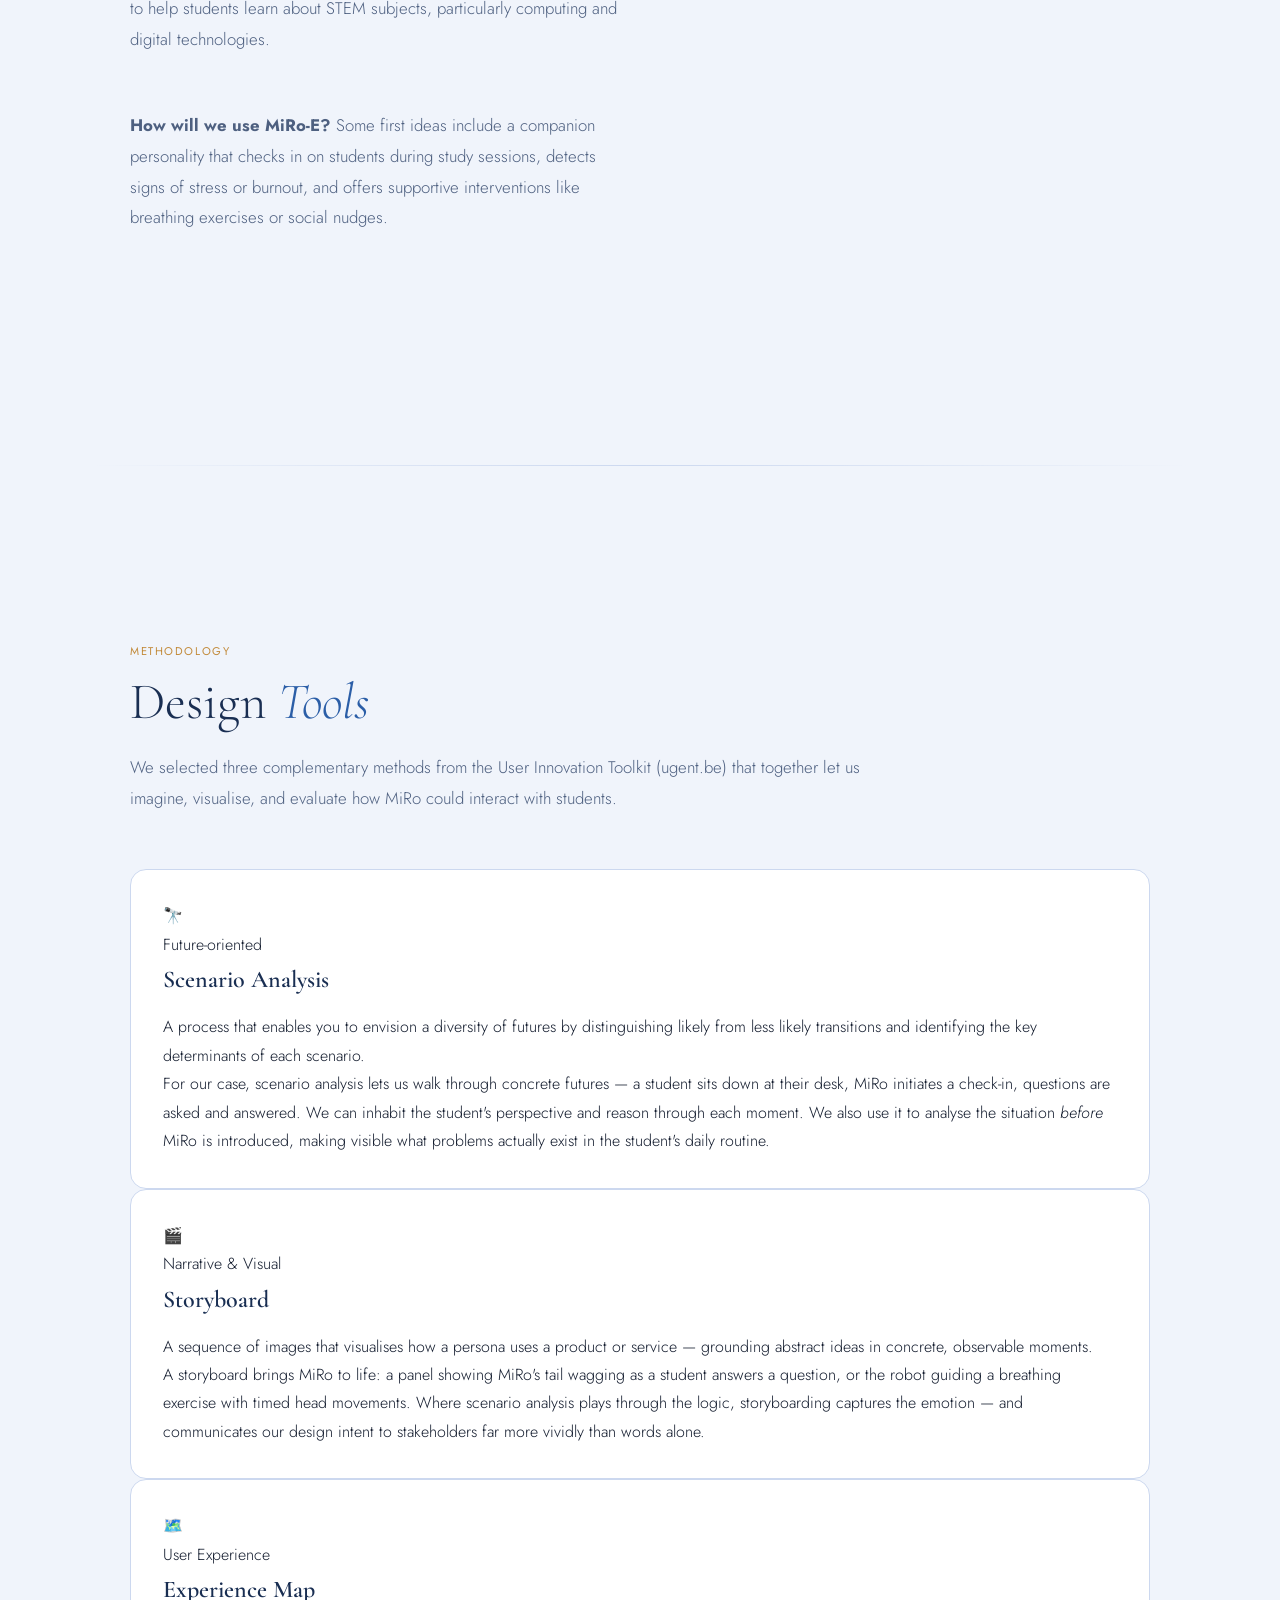
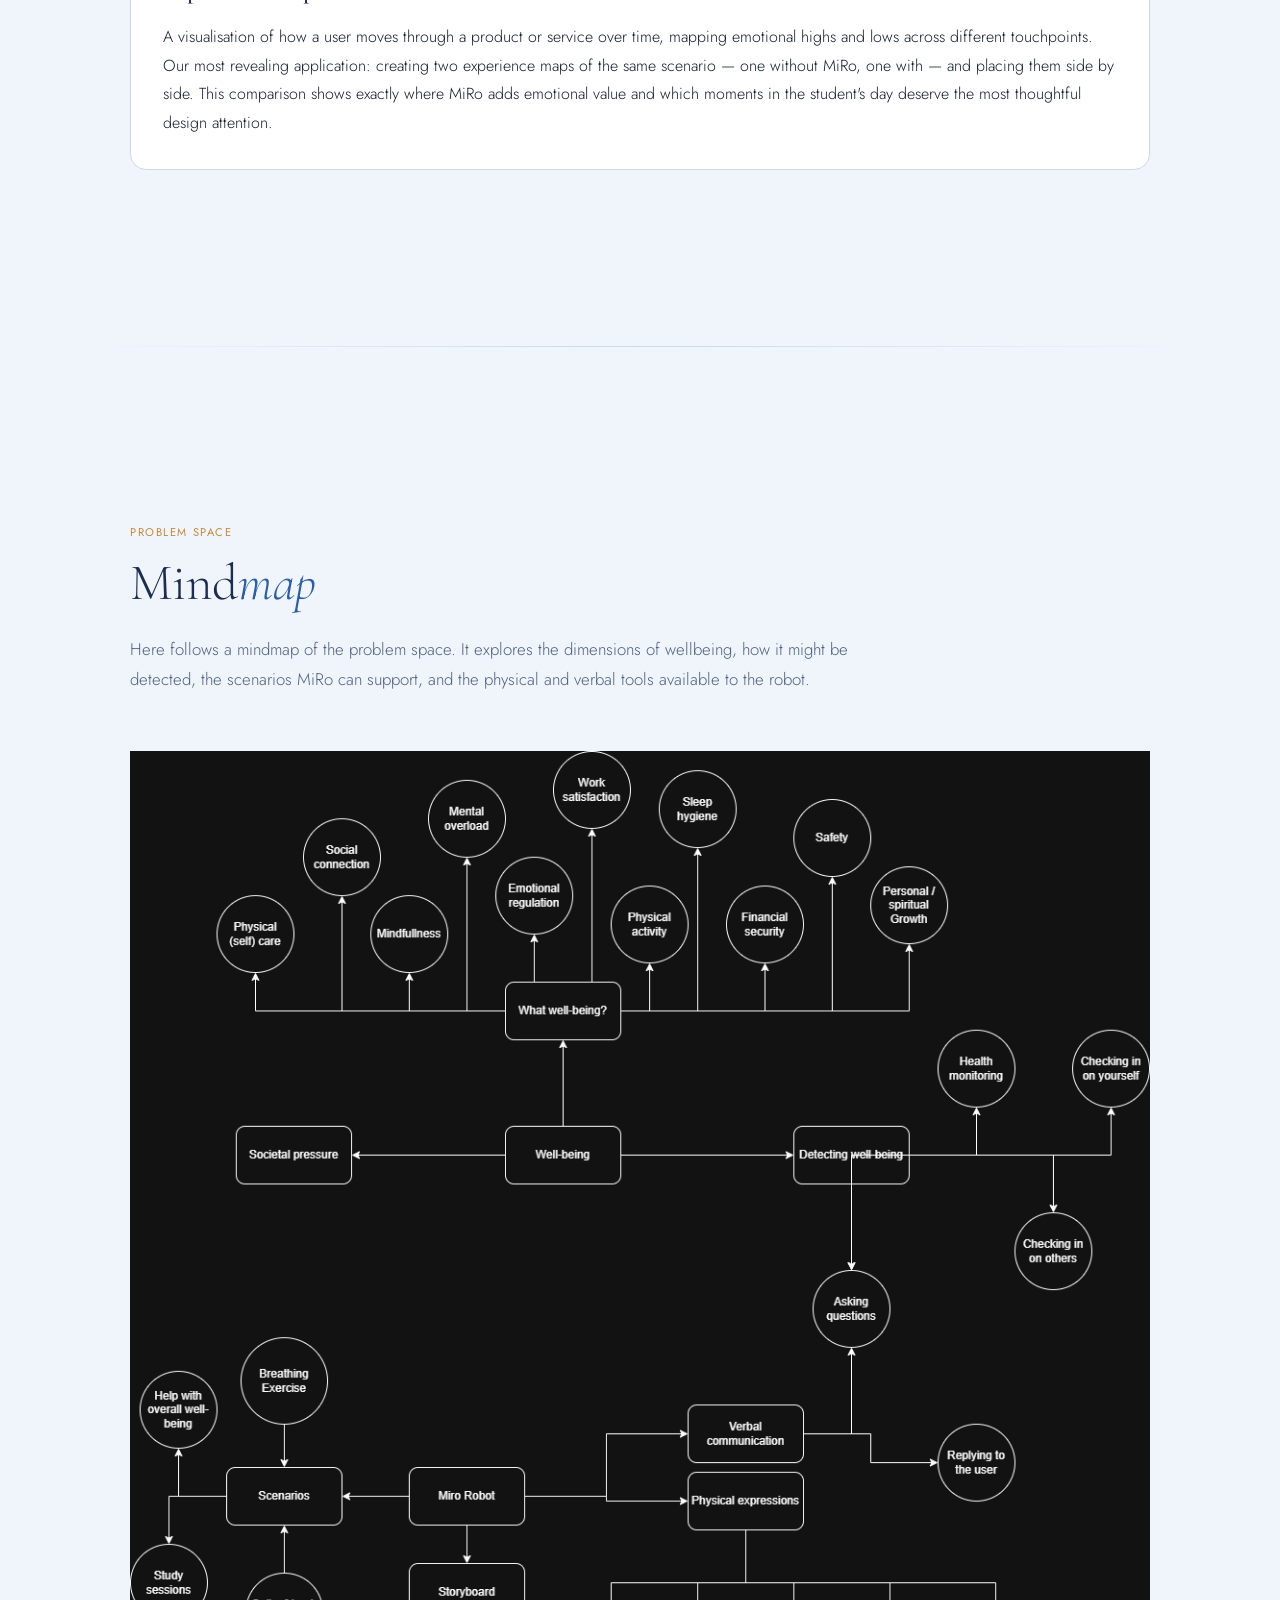
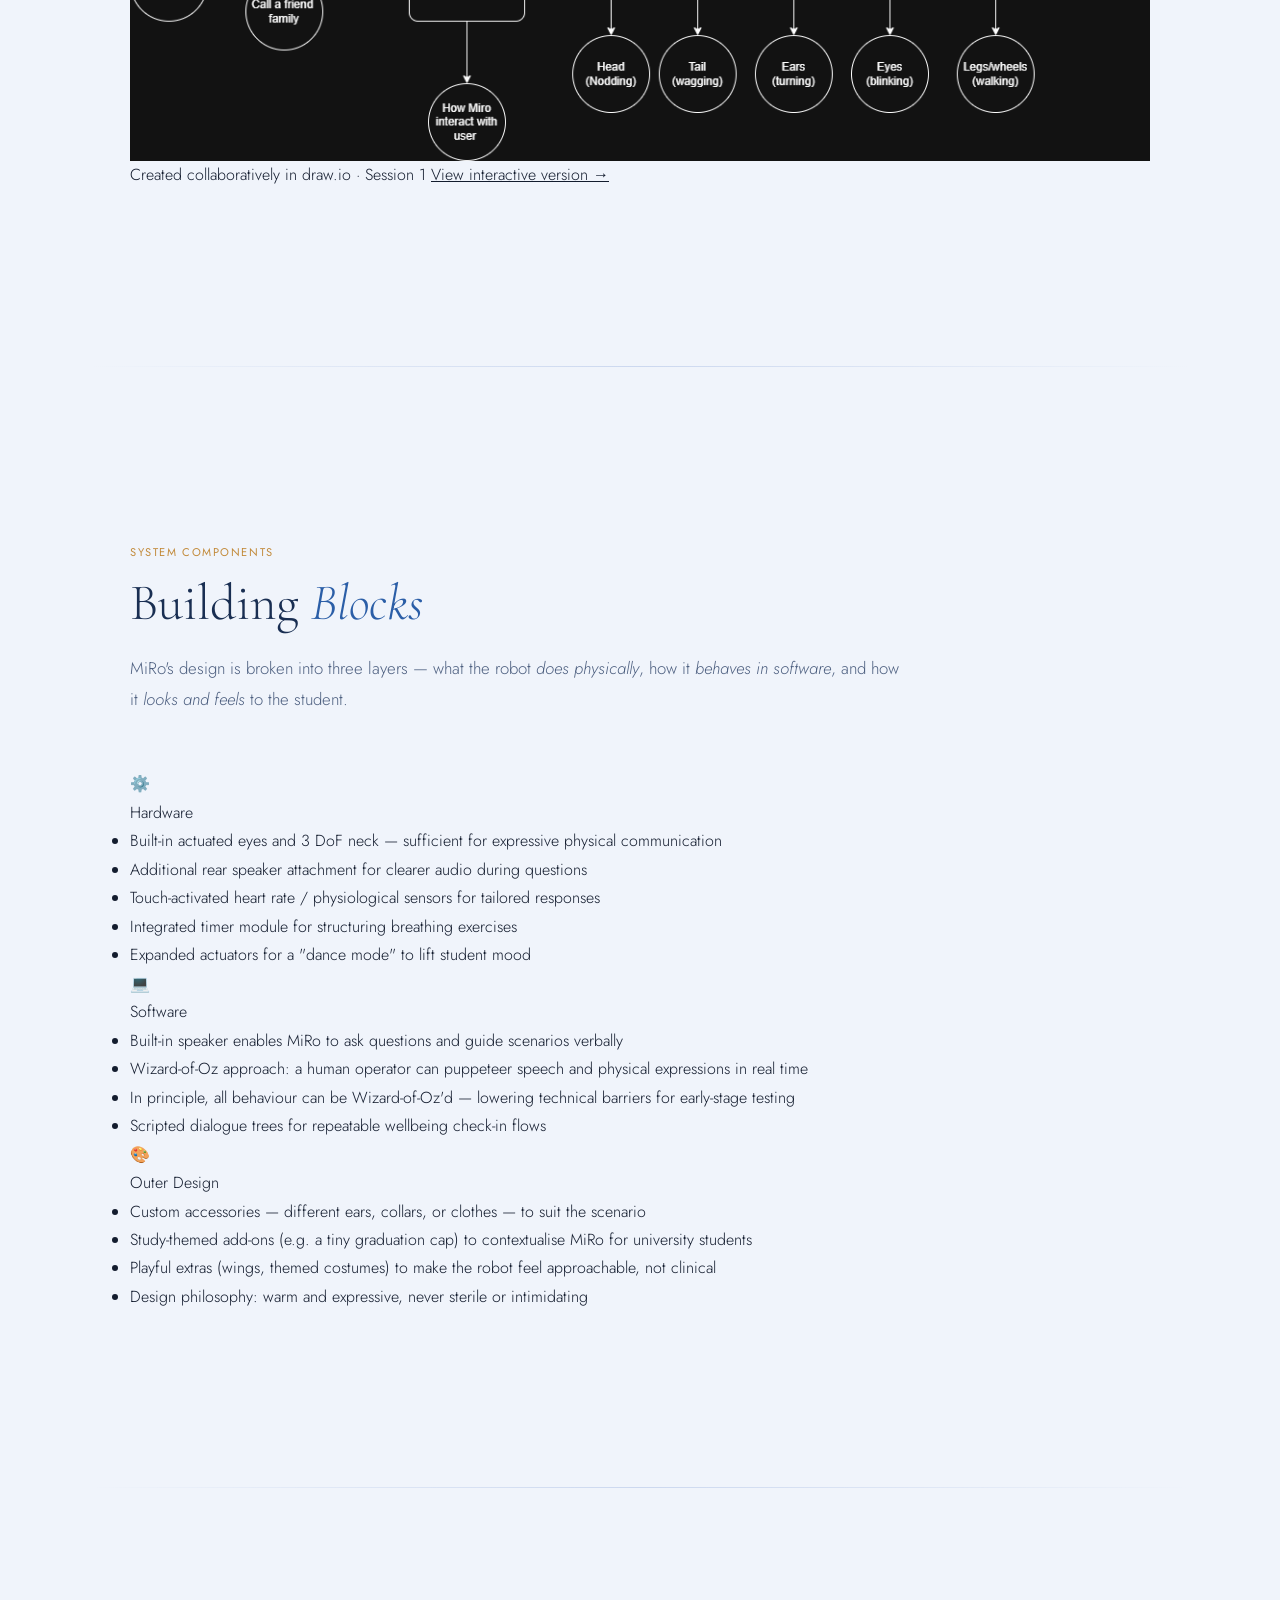
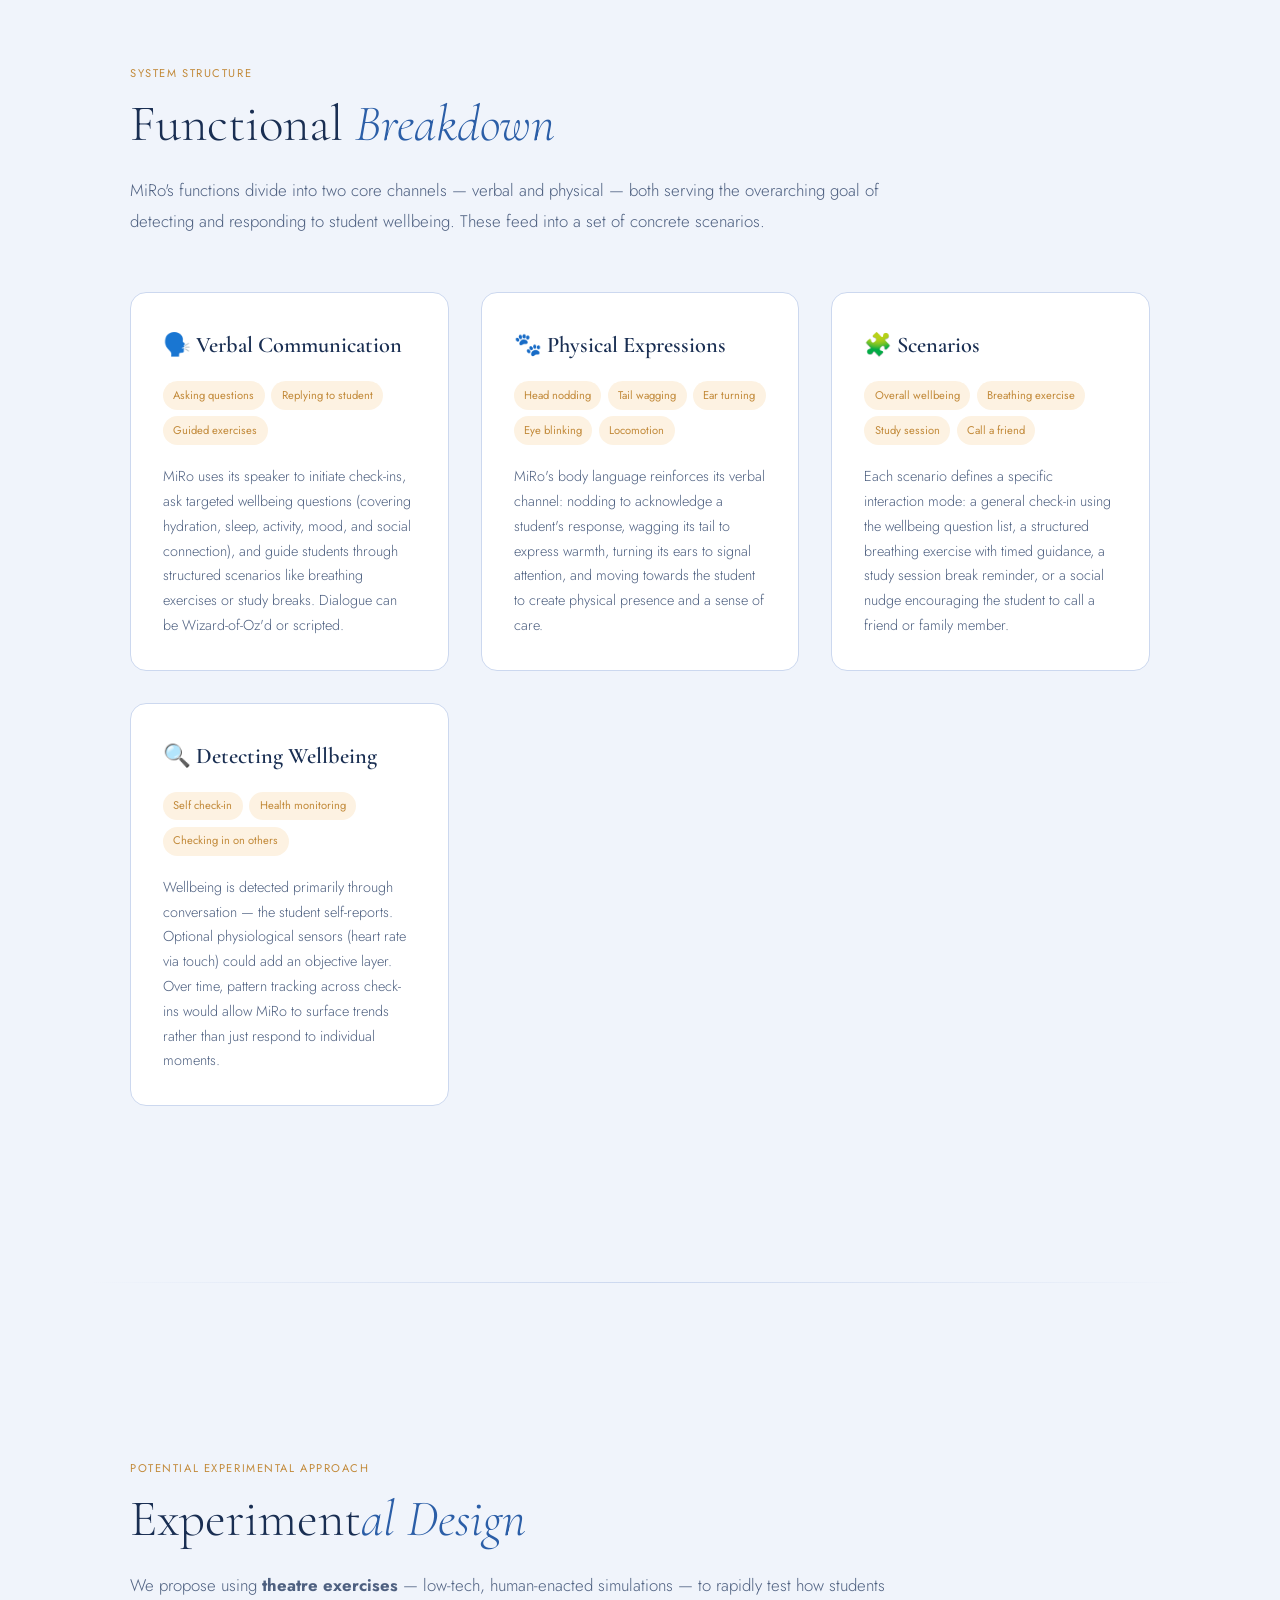
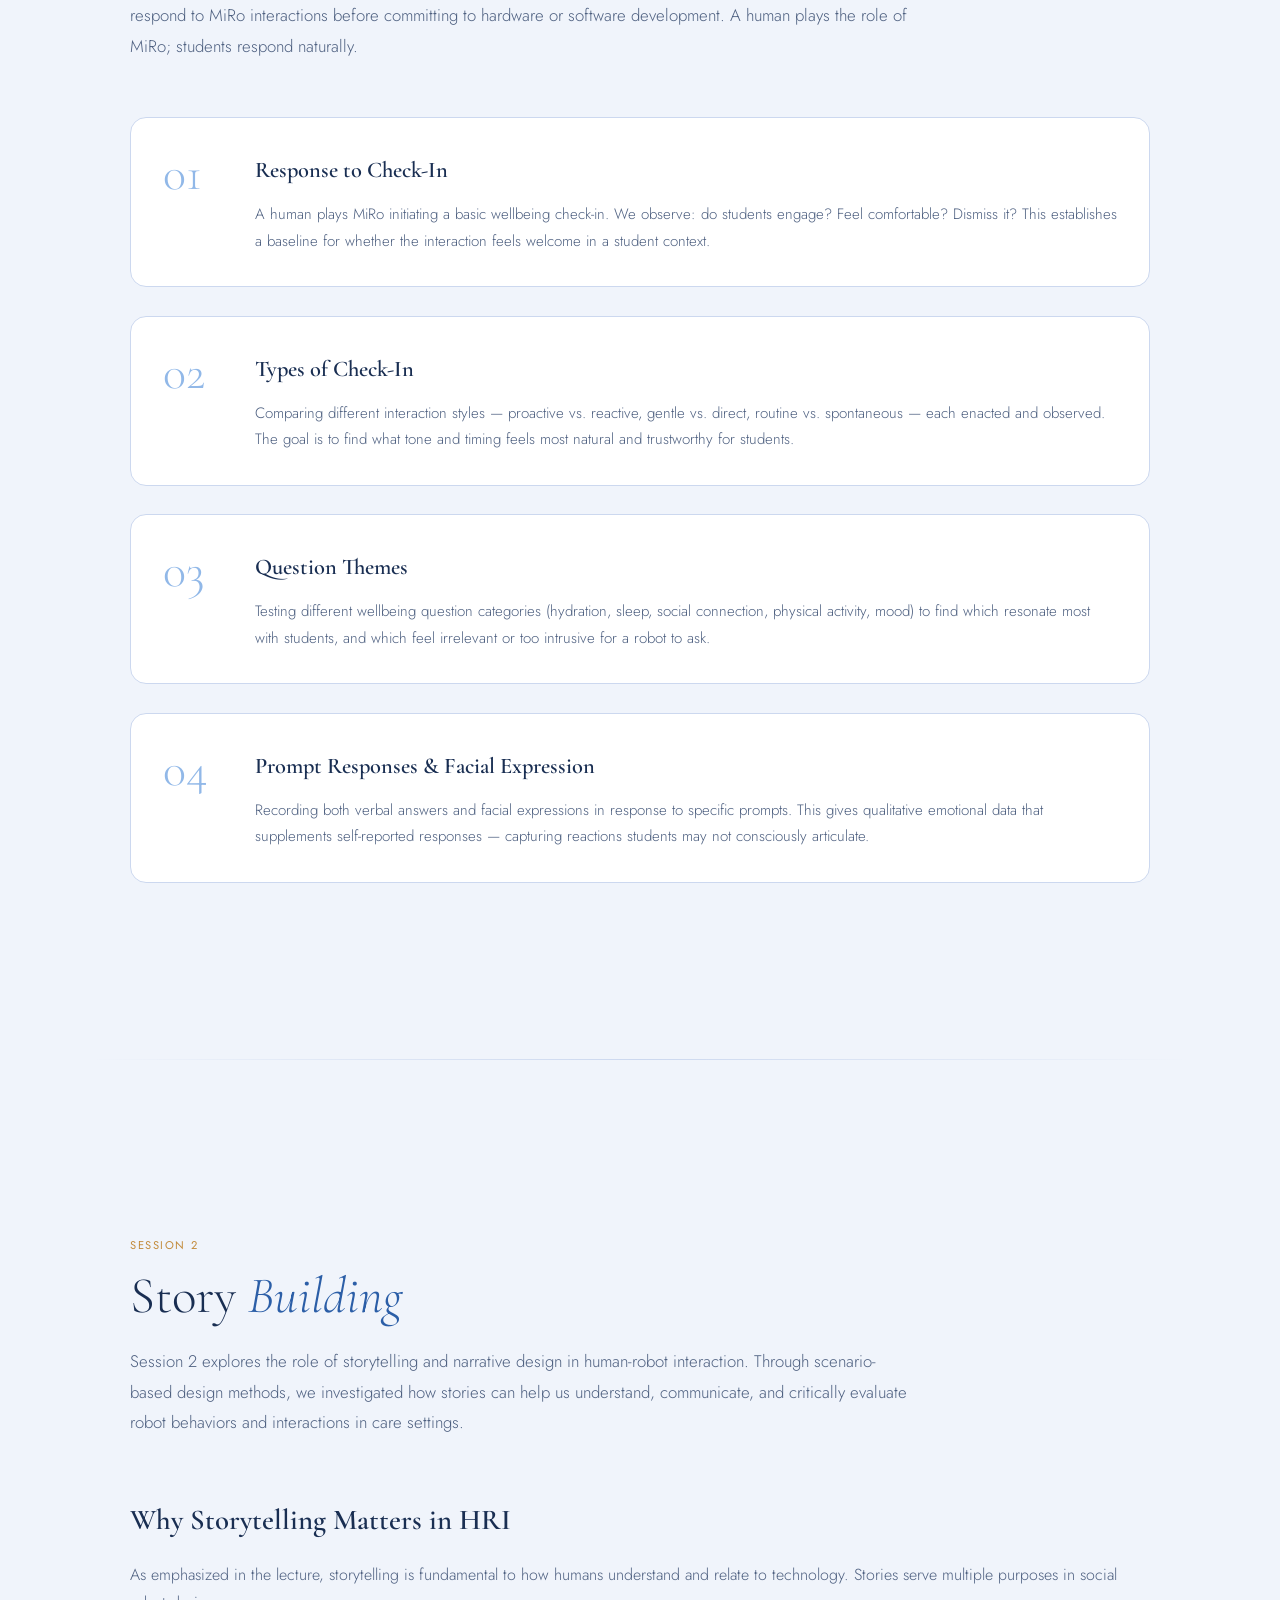
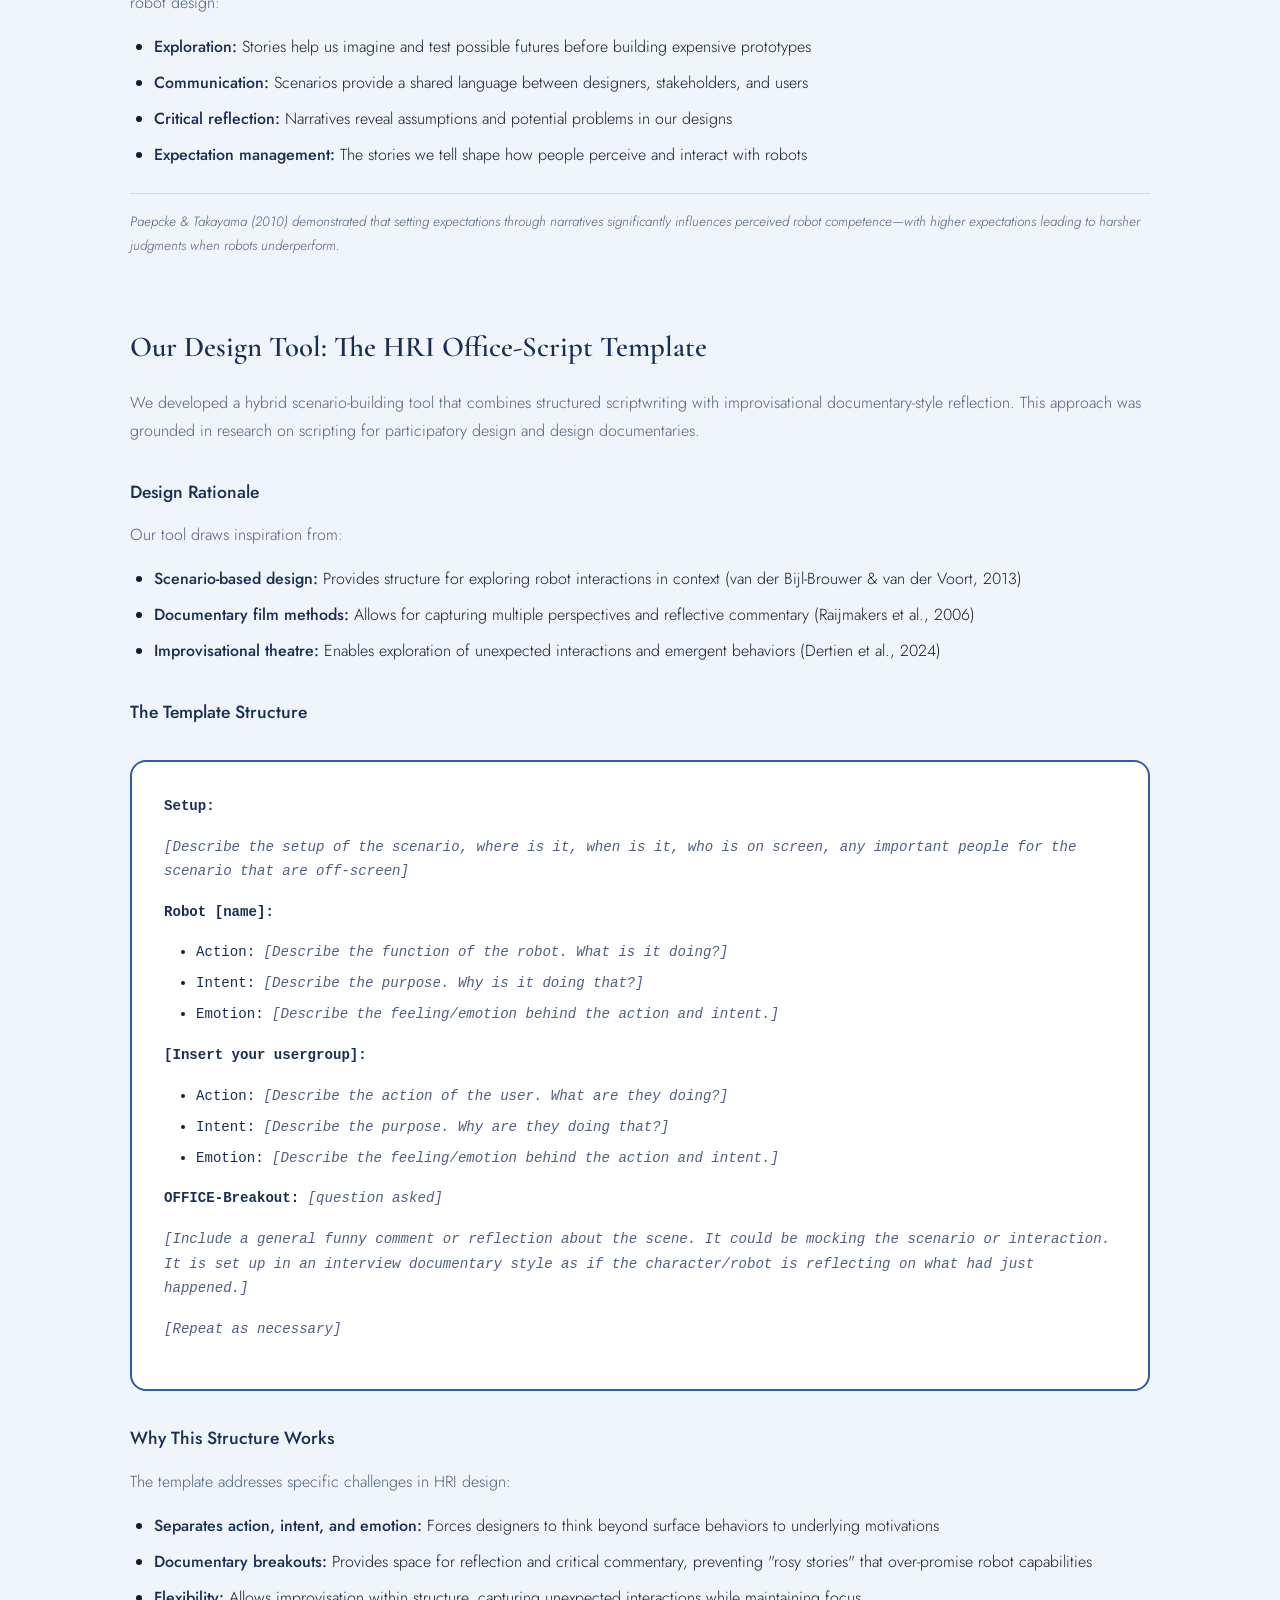
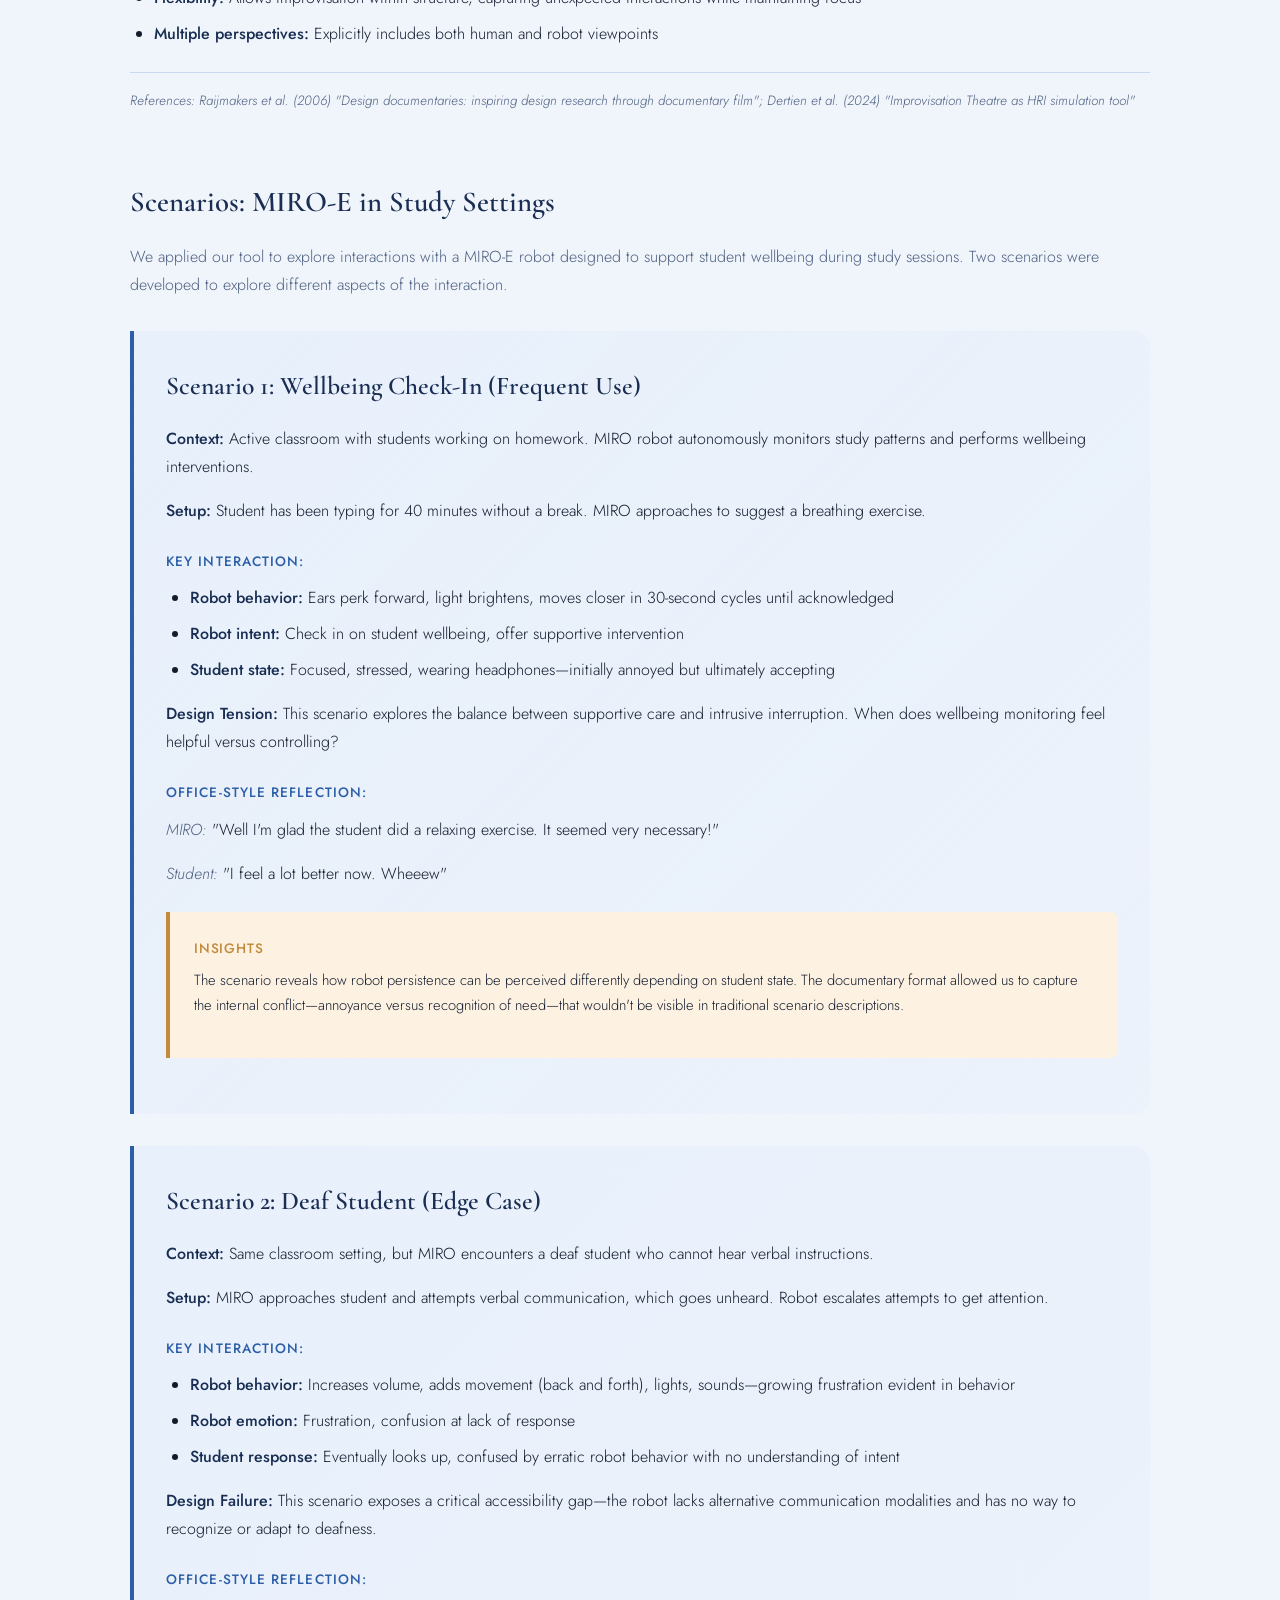
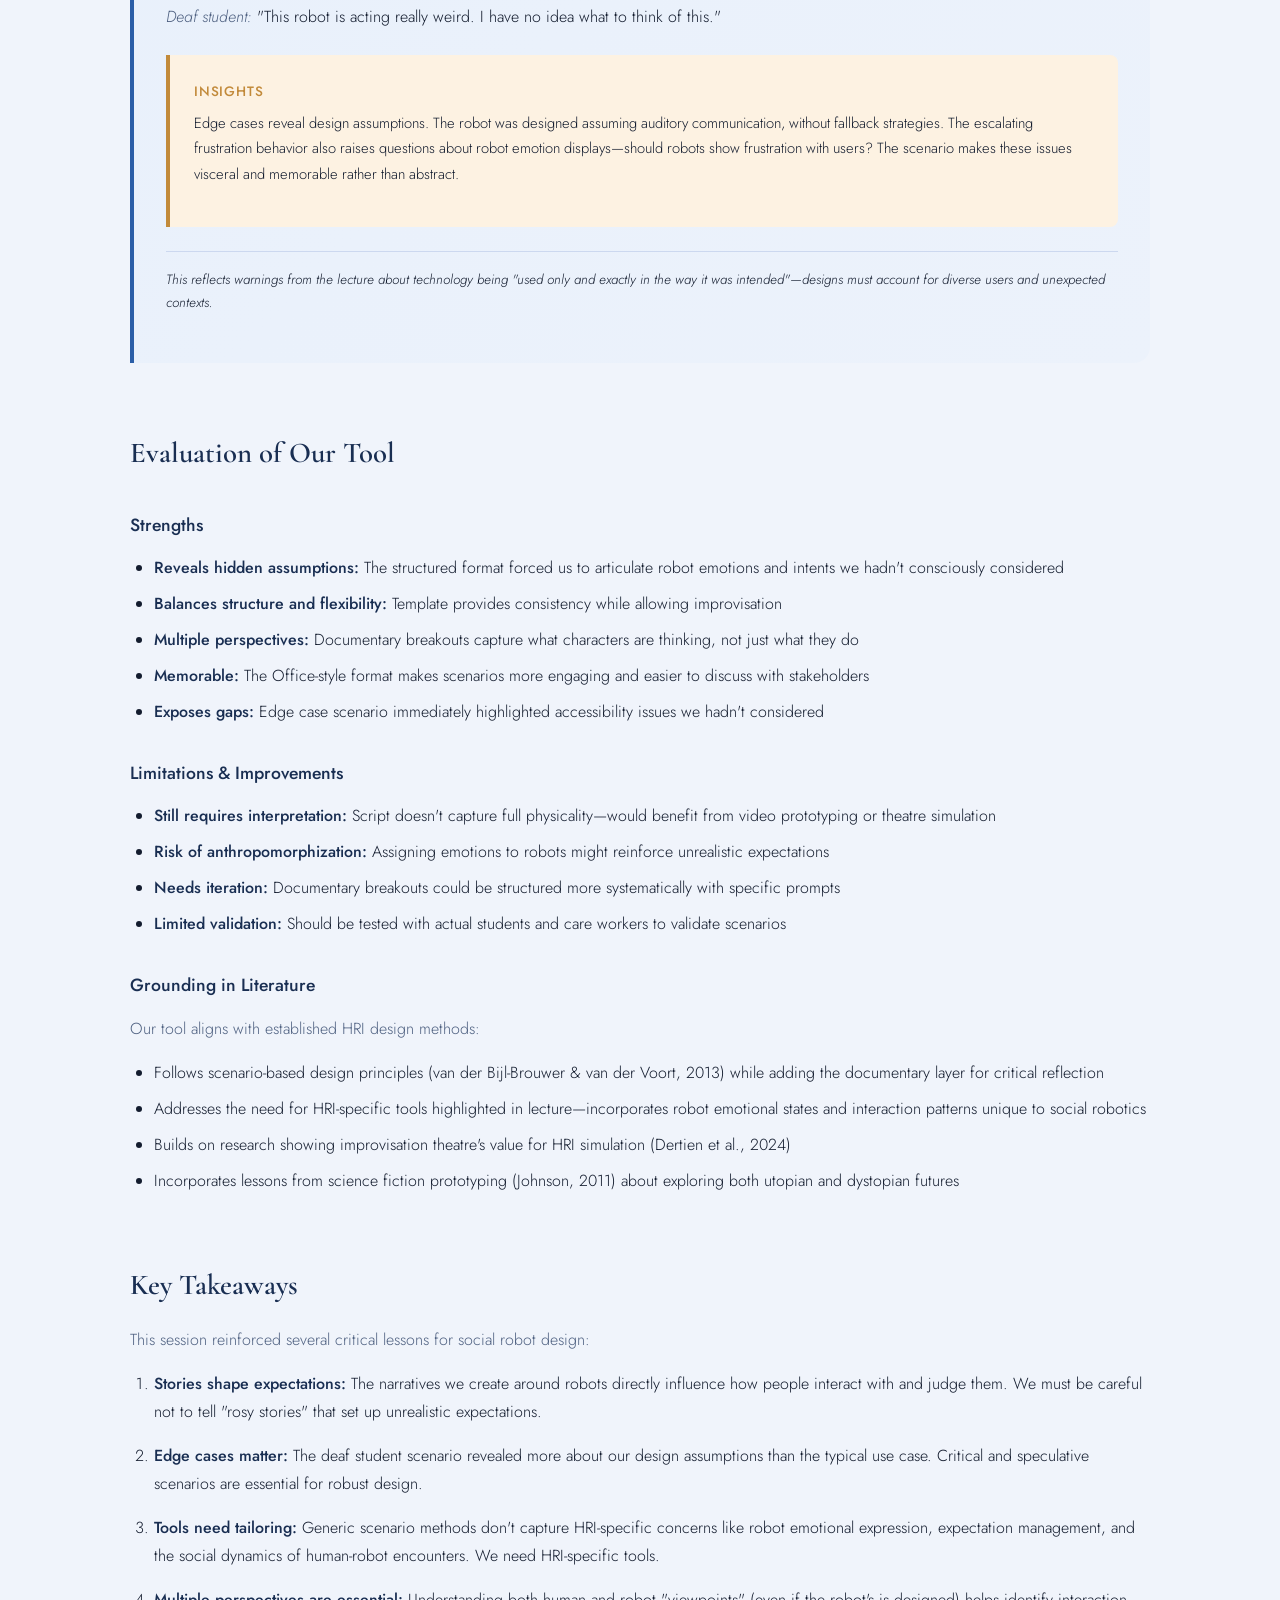
==== commit f86eda9c: "Style session 2" ====
--- a/index.html
+++ b/index.html
@@ -3,11 +3,11 @@
 <head>
   <meta charset="UTF-8">
   <meta name="viewport" content="width=device-width, initial-scale=1.0">
-  <title>Liz van Ginderen</title>
+  <title>Liz van Ginderen - Portfolio</title>
   <link rel="preconnect" href="https://fonts.googleapis.com">
   <link rel="preconnect" href="https://fonts.gstatic.com" crossorigin>
   <link href="https://fonts.googleapis.com/css2?family=Cormorant+Garamond:ital,wght@0,300;0,600;0,700;1,300;1,600&family=Jost:wght@300;400;500&display=swap" rel="stylesheet">
-
+ 
   <style>
     /* ── TOKENS ───────────────────────────────── */
     :root {
@@ -30,7 +30,7 @@
       --shadow:      0 2px 16px rgba(26,46,82,0.09);
       --shadow-lg:   0 8px 40px rgba(26,46,82,0.16);
     }
-
+ 
     /* ── RESET ────────────────────────────────── */
     *, *::before, *::after { box-sizing: border-box; margin: 0; padding: 0; }
     html { scroll-behavior: smooth; }
@@ -44,7 +44,7 @@
     }
     img { max-width: 100%; display: block; }
     a { color: inherit; }
-
+ 
     /* ── NAV ──────────────────────────────────── */
     nav {
       position: sticky;
@@ -87,7 +87,7 @@
       display: block; width: 22px; height: 2px;
       background: white; margin: 4px 0; transition: 0.2s;
     }
-
+ 
     /* ── HERO ─────────────────────────────────── */
     .hero {
       background: linear-gradient(140deg, var(--navy-deep) 0%, #1f3a6e 55%, #1a3060 100%);
@@ -184,7 +184,7 @@
       background: rgba(255,255,255,0.18);
       border-color: rgba(255,255,255,0.35);
     }
-
+ 
     /* Hero info card */
     .hero-infocard {
       background: rgba(255,255,255,0.06);
@@ -215,429 +215,580 @@
       font-style: italic;
       color: rgba(255,255,255,0.88);
       font-size: 0.88rem;
-      line-height: 1.65;
-    }
-
-    /* ── WAVE ─────────────────────────────────── */
-    .wave {
-      display: block;
-      background: var(--navy-deep);
-      line-height: 0;
-      margin-top: -1px;
-    }
-    .wave svg { display: block; }
-
-    /* ── LAYOUT HELPERS ──────────────────────── */
+      line-height: 1.68;
+    }
+ 
+    /* ── SECTIONS ─────────────────────────────── */
+    section {
+      padding: 7rem 2.5rem;
+    }
     .container {
       max-width: 1100px;
       margin: 0 auto;
-      padding: 0 2.5rem;
-    }
-    section { padding: 5.5rem 0; }
-    .section-divider { border: none; border-top: 1px solid var(--border); }
+    }
     .section-eyebrow {
-      font-size: 0.7rem;
-      letter-spacing: 0.18em;
-      text-transform: uppercase;
-      color: var(--blue);
-      font-weight: 500;
-      margin-bottom: 0.5rem;
-    }
-    .section-title {
-      font-family: 'Cormorant Garamond', serif;
-      font-size: clamp(2rem, 4vw, 3rem);
-      font-weight: 600;
-      line-height: 1.12;
-      color: var(--navy);
-      margin-bottom: 2.5rem;
-    }
-    .section-title span { color: var(--blue); }
-    .section-intro {
-      color: var(--muted);
-      max-width: 580px;
-      margin-bottom: 2.5rem;
-      font-size: 0.96rem;
-    }
-
-    /* ── ABOUT ────────────────────────────────── */
-    .about-grid {
-      display: grid;
-      grid-template-columns: 1.2fr 0.8fr;
-      gap: 3.5rem;
-      align-items: start;
-    }
-    .about-text p { color: var(--muted); margin-bottom: 1rem; font-size: 0.95rem; }
-    .about-text strong { color: var(--text); font-weight: 500; }
-    .about-stack { display: flex; flex-direction: column; gap: 1rem; }
-    .about-card {
-      background: var(--surface);
-      border: 1px solid var(--border);
-      border-radius: var(--radius);
-      padding: 1.5rem;
-      box-shadow: var(--shadow);
-    }
-    .about-card-label {
       font-size: 0.7rem;
       letter-spacing: 0.14em;
       text-transform: uppercase;
+      color: var(--amber);
+      margin-bottom: 0.75rem;
+      font-weight: 400;
+    }
+    .section-title {
+      font-family: 'Cormorant Garamond', serif;
+      font-size: clamp(2.4rem, 4vw, 3.6rem);
+      font-weight: 300;
+      line-height: 1.1;
+      color: var(--navy);
+      margin-bottom: 1.4rem;
+    }
+    .section-title span {
+      font-style: italic;
       color: var(--blue);
-      font-weight: 500;
-      margin-bottom: 0.5rem;
-    }
-    .about-card p { color: var(--muted); font-size: 0.9rem; }
-
-    /* ── CASE ─────────────────────────────────── */
-    .case-grid {
+    }
+    .section-intro {
+      font-size: 1.05rem;
+      color: var(--muted);
+      margin-bottom: 3.5rem;
+      max-width: 780px;
+      line-height: 1.82;
+    }
+    .section-divider {
+      border: 0;
+      height: 1px;
+      background: linear-gradient(90deg, transparent, var(--border) 50%, transparent);
+      margin: 4rem 0;
+    }
+ 
+    /* ── REVEAL ANIMATION ──────────────────────── */
+    .reveal {
+      opacity: 0;
+      transform: translateY(26px);
+      transition: opacity 0.8s cubic-bezier(0.16,1,0.3,1), transform 0.8s cubic-bezier(0.16,1,0.3,1);
+    }
+    .reveal.in {
+      opacity: 1;
+      transform: translateY(0);
+    }
+ 
+    /* ── TOOL CARDS (SESSION 1) ───────────────── */
+    .tool-grid {
       display: grid;
-      grid-template-columns: 1fr 1fr;
-      gap: 2.5rem;
-      align-items: start;
-    }
-    .case-text p { color: var(--muted); margin-bottom: 1rem; font-size: 0.95rem; }
-    .case-text strong { color: var(--text); font-weight: 500; }
-    .case-rq-card {
-      background: var(--navy);
-      border-radius: var(--radius-lg);
-      padding: 2.2rem;
-    }
-    .case-rq-card .lbl {
-      font-size: 0.7rem;
-      letter-spacing: 0.14em;
-      text-transform: uppercase;
-      color: var(--blue-light);
-      font-weight: 400;
-      margin-bottom: 0.7rem;
-    }
-    .case-rq-card .rq {
-      font-style: italic;
-      color: rgba(255,255,255,0.88);
-      font-size: 1rem;
-      line-height: 1.68;
-      margin-bottom: 1.6rem;
-    }
-    .case-rq-card p { color: rgba(255,255,255,0.6); font-size: 0.88rem; }
-
-    /* ── TOOLS ────────────────────────────────── */
-    .tools-grid {
-      display: grid;
-      grid-template-columns: repeat(3, 1fr);
-      gap: 1.5rem;
+      grid-template-columns: repeat(auto-fit, minmax(280px, 1fr));
+      gap: 2rem;
+      margin-bottom: 4rem;
     }
     .tool-card {
       background: var(--surface);
       border: 1px solid var(--border);
       border-radius: var(--radius);
       padding: 2rem;
-      box-shadow: var(--shadow);
-      transition: transform 0.22s, box-shadow 0.22s;
+      transition: all 0.3s cubic-bezier(0.16,1,0.3,1);
       position: relative;
       overflow: hidden;
     }
     .tool-card::before {
       content: '';
       position: absolute;
-      top: 0; left: 0; right: 0;
-      height: 4px;
-      border-radius: var(--radius) var(--radius) 0 0;
-    }
-    .tool-card:nth-child(1)::before { background: var(--blue); }
-    .tool-card:nth-child(2)::before { background: var(--amber); }
-    .tool-card:nth-child(3)::before { background: #3a8c6a; }
-    .tool-card:hover { transform: translateY(-5px); box-shadow: var(--shadow-lg); }
-    .tool-emoji { font-size: 2rem; margin-bottom: 0.9rem; }
-    .tool-badge {
-      display: inline-block;
+      top: 0; left: 0;
+      width: 100%; height: 4px;
+      background: linear-gradient(90deg, var(--blue), var(--blue-light));
+      transform: scaleX(0);
+      transform-origin: left;
+      transition: transform 0.4s cubic-bezier(0.16,1,0.3,1);
+    }
+    .tool-card:hover::before {
+      transform: scaleX(1);
+    }
+    .tool-card:hover {
+      box-shadow: var(--shadow-lg);
+      transform: translateY(-4px);
+      border-color: var(--blue-light);
+    }
+    .tool-icon {
+      width: 52px;
+      height: 52px;
+      border-radius: 50%;
+      background: var(--blue-pale);
+      display: flex;
+      align-items: center;
+      justify-content: center;
+      font-size: 1.5rem;
+      margin-bottom: 1.4rem;
+    }
+    .tool-name {
+      font-family: 'Cormorant Garamond', serif;
+      font-size: 1.5rem;
+      font-weight: 600;
+      color: var(--navy);
+      margin-bottom: 0.7rem;
+    }
+    .tool-desc {
+      color: var(--muted);
+      font-size: 0.92rem;
+      line-height: 1.7;
+      margin-bottom: 1.2rem;
+    }
+    .tool-tags {
+      display: flex;
+      flex-wrap: wrap;
+      gap: 0.45rem;
+    }
+    .tool-tag {
       background: var(--blue-pale);
       color: var(--blue);
-      font-size: 0.7rem;
-      padding: 0.2rem 0.65rem;
+      font-size: 0.72rem;
+      padding: 0.28rem 0.7rem;
       border-radius: 100px;
-      letter-spacing: 0.06em;
-      font-weight: 500;
-      margin-bottom: 0.75rem;
-    }
-    .tool-card:nth-child(2) .tool-badge { background: var(--amber-pale); color: #7a5520; }
-    .tool-card:nth-child(3) .tool-badge { background: #eaf5ef; color: #2a6645; }
-    .tool-name {
+      font-weight: 400;
+      letter-spacing: 0.02em;
+    }
+ 
+    /* ── CASE OVERVIEW CARDS ──────────────────── */
+    .case-grid {
+      display: grid;
+      grid-template-columns: repeat(auto-fit, minmax(320px, 1fr));
+      gap: 2.5rem;
+    }
+    .case-card {
+      background: linear-gradient(135deg, var(--surface) 0%, rgba(145,184,232,0.04) 100%);
+      border: 1px solid var(--border);
+      border-radius: var(--radius-lg);
+      padding: 2.5rem;
+      box-shadow: var(--shadow);
+    }
+    .case-card-num {
+      font-size: 2.8rem;
       font-family: 'Cormorant Garamond', serif;
-      font-size: 1.45rem;
+      font-weight: 300;
+      color: var(--blue-light);
+      line-height: 1;
+      margin-bottom: 1rem;
+    }
+    .case-card h3 {
+      font-family: 'Cormorant Garamond', serif;
+      font-size: 1.65rem;
       font-weight: 600;
       color: var(--navy);
-      margin-bottom: 0.6rem;
-    }
-    .tool-def {
+      margin-bottom: 1rem;
+    }
+    .case-card p {
       color: var(--muted);
-      font-size: 0.86rem;
-      font-style: italic;
-      margin-bottom: 0.9rem;
-      padding-bottom: 0.9rem;
-      border-bottom: 1px solid var(--border);
-      line-height: 1.65;
-    }
-    .tool-card p { color: var(--muted); font-size: 0.9rem; line-height: 1.72; }
-
-    /* ── MINDMAP ──────────────────────────────── */
-    .mindmap-outer {
-      background: #0e1524;
-      border-radius: var(--radius-lg);
-      overflow: hidden;
-      box-shadow: var(--shadow-lg);
-    }
-    .mindmap-outer img { width: 100%; }
-    .mindmap-footer {
-      background: var(--navy-deep);
-      padding: 0.9rem 1.6rem;
-      display: flex;
-      justify-content: space-between;
-      align-items: center;
-      gap: 1rem;
-    }
-    .mindmap-footer span { color: rgba(255,255,255,0.45); font-size: 0.8rem; }
-    .mindmap-footer a {
-      color: var(--blue-light);
-      text-decoration: none;
-      font-size: 0.8rem;
-      white-space: nowrap;
-      transition: color 0.2s;
-    }
-    .mindmap-footer a:hover { color: white; }
-
-    /* ── BUILDING BLOCKS ──────────────────────── */
-    .blocks-grid {
-      display: grid;
-      grid-template-columns: repeat(3, 1fr);
-      gap: 1.5rem;
-    }
-    .block-card {
-      background: var(--surface);
-      border: 1px solid var(--border);
-      border-radius: var(--radius);
-      padding: 2rem;
-      box-shadow: var(--shadow);
-    }
-    .block-icon-wrap {
-      width: 46px; height: 46px;
-      border-radius: 12px;
-      display: flex; align-items: center; justify-content: center;
-      font-size: 1.3rem;
-      margin-bottom: 1.25rem;
-    }
-    .block-icon-wrap.hw { background: var(--blue-pale); }
-    .block-icon-wrap.sw { background: var(--amber-pale); }
-    .block-icon-wrap.od { background: #eaf5ef; }
-    .block-title { font-weight: 500; font-size: 1rem; color: var(--navy); margin-bottom: 0.9rem; }
-    .block-card ul { list-style: none; }
-    .block-card ul li {
-      color: var(--muted);
-      font-size: 0.87rem;
-      padding: 0.38rem 0;
-      border-bottom: 1px solid var(--blue-pale);
-      display: flex; gap: 0.55rem; align-items: flex-start;
-    }
-    .block-card ul li:last-child { border-bottom: none; }
-    .block-card ul li::before {
-      content: '→';
-      color: var(--blue);
-      font-size: 0.78rem;
-      margin-top: 0.15rem;
-      flex-shrink: 0;
-    }
-
-    /* ── FUNCTIONAL BREAKDOWN ─────────────────── */
+      line-height: 1.75;
+      font-size: 0.94rem;
+    }
+ 
+    /* ── FUNCTIONAL BREAKDOWN ──────────────────── */
     .functional-grid {
       display: grid;
-      grid-template-columns: 1fr 1fr;
-      gap: 1.5rem;
+      grid-template-columns: repeat(auto-fit, minmax(260px, 1fr));
+      gap: 2rem;
     }
     .func-card {
       background: var(--surface);
       border: 1px solid var(--border);
       border-radius: var(--radius);
       padding: 2rem;
-      box-shadow: var(--shadow);
+      transition: all 0.3s;
+    }
+    .func-card:hover {
+      box-shadow: var(--shadow-lg);
+      transform: translateY(-2px);
     }
     .func-card-title {
       font-family: 'Cormorant Garamond', serif;
-      font-size: 1.3rem;
+      font-size: 1.4rem;
       font-weight: 600;
       color: var(--navy);
-      margin-bottom: 0.9rem;
-      display: flex; align-items: center; gap: 0.55rem;
+      margin-bottom: 1rem;
     }
     .func-tags {
-      display: flex; flex-wrap: wrap; gap: 0.45rem;
-      margin-bottom: 1rem;
+      display: flex;
+      flex-wrap: wrap;
+      gap: 0.4rem;
+      margin-bottom: 1.2rem;
     }
     .func-tag {
-      background: var(--blue-pale);
-      color: var(--blue);
-      border: 1px solid var(--border);
-      font-size: 0.72rem;
-      padding: 0.2rem 0.65rem;
+      background: var(--amber-pale);
+      color: var(--amber);
+      font-size: 0.7rem;
+      padding: 0.28rem 0.65rem;
       border-radius: 100px;
-    }
-    .func-card p { color: var(--muted); font-size: 0.9rem; line-height: 1.72; }
-
-    /* ── EXPERIMENT ───────────────────────────── */
-    .experiment-stack { display: flex; flex-direction: column; gap: 1.1rem; }
+      font-weight: 400;
+    }
+    .func-card p {
+      color: var(--muted);
+      font-size: 0.9rem;
+      line-height: 1.72;
+    }
+ 
+    /* ── EXPERIMENT APPROACH ───────────────────── */
+    .experiment-stack {
+      display: flex;
+      flex-direction: column;
+      gap: 1.8rem;
+    }
     .experiment-row {
+      display: grid;
+      grid-template-columns: auto 1fr;
+      gap: 2rem;
+      align-items: start;
       background: var(--surface);
       border: 1px solid var(--border);
       border-radius: var(--radius);
-      padding: 1.6rem 2rem;
+      padding: 2rem;
+      transition: all 0.3s;
+    }
+    .experiment-row:hover {
       box-shadow: var(--shadow);
-      display: flex;
-      align-items: flex-start;
-      gap: 1.8rem;
-      transition: border-color 0.2s, box-shadow 0.2s;
-    }
-    .experiment-row:hover {
-      border-color: var(--blue-light);
-      box-shadow: var(--shadow-lg);
+      transform: translateX(4px);
     }
     .experiment-num {
       font-family: 'Cormorant Garamond', serif;
-      font-size: 2.8rem;
+      font-size: 3rem;
+      font-weight: 300;
+      color: var(--blue-light);
+      line-height: 1;
+      width: 60px;
+      flex-shrink: 0;
+    }
+    .experiment-body h4 {
+      font-family: 'Cormorant Garamond', serif;
+      font-size: 1.4rem;
       font-weight: 600;
-      color: var(--border);
-      line-height: 1;
-      min-width: 2.4rem;
-      user-select: none;
-    }
-    .experiment-body h4 {
-      font-weight: 500;
       color: var(--navy);
-      margin-bottom: 0.4rem;
-      font-size: 1rem;
-    }
-    .experiment-body p { color: var(--muted); font-size: 0.9rem; }
-
-    /* ── PITCH ────────────────────────────────── */
+      margin-bottom: 0.7rem;
+    }
+    .experiment-body p {
+      color: var(--muted);
+      line-height: 1.75;
+      font-size: 0.94rem;
+    }
+ 
+    /* ── PITCH BANNER ─────────────────────────── */
     .pitch-banner {
-      background: linear-gradient(130deg, var(--navy-deep), #243d72);
+      display: flex;
+      justify-content: space-between;
+      align-items: center;
+      gap: 2.5rem;
+      background: linear-gradient(135deg, var(--navy) 0%, #1f3a6e 100%);
       border-radius: var(--radius-lg);
-      padding: 3rem 3.5rem;
-      display: flex;
-      align-items: center;
-      justify-content: space-between;
-      gap: 2rem;
-      box-shadow: var(--shadow-lg);
+      padding: 3rem;
+      color: white;
     }
     .pitch-banner h3 {
       font-family: 'Cormorant Garamond', serif;
-      font-size: 2.1rem;
-      font-weight: 300;
-      color: white;
-      margin-bottom: 0.4rem;
-    }
-    .pitch-banner p { color: rgba(255,255,255,0.5); font-size: 0.88rem; }
+      font-size: 2rem;
+      font-weight: 600;
+      margin-bottom: 0.8rem;
+    }
+    .pitch-banner p {
+      color: rgba(255,255,255,0.72);
+      line-height: 1.7;
+      max-width: 560px;
+    }
     .btn-white {
-      display: inline-block;
       background: white;
       color: var(--navy);
       text-decoration: none;
-      padding: 0.8rem 2rem;
+      font-size: 0.88rem;
+      font-weight: 500;
+      padding: 0.85rem 1.8rem;
       border-radius: 100px;
-      font-weight: 500;
-      font-size: 0.88rem;
       white-space: nowrap;
-      transition: all 0.22s;
-      flex-shrink: 0;
-    }
-    .btn-white:hover { background: var(--blue-light); color: var(--navy-deep); }
-
+      transition: all 0.2s;
+      letter-spacing: 0.02em;
+    }
+    .btn-white:hover {
+      transform: translateY(-2px);
+      box-shadow: 0 8px 24px rgba(0,0,0,0.2);
+    }
+ 
     /* ── TEAM ─────────────────────────────────── */
     .team-grid {
-      display: flex;
-      flex-wrap: wrap;
-      gap: 1.25rem;
-      justify-content: center;
+      display: grid;
+      grid-template-columns: repeat(auto-fit, minmax(160px, 1fr));
+      gap: 2rem;
     }
     .team-card {
+      text-align: center;
       background: var(--surface);
       border: 1px solid var(--border);
       border-radius: var(--radius);
-      padding: 1.6rem 1.4rem;
-      text-align: center;
+      padding: 2rem 1.5rem;
+      transition: all 0.3s;
+    }
+    .team-card:hover {
       box-shadow: var(--shadow);
-      flex: 1 1 160px;
-      max-width: 200px;
-      transition: transform 0.2s, box-shadow 0.2s;
-    }
-    .team-card:hover { transform: translateY(-4px); box-shadow: var(--shadow-lg); }
+      transform: translateY(-4px);
+    }
     .team-card.me {
-      border-color: var(--blue);
-      box-shadow: 0 0 0 3px var(--blue-pale);
+      border-color: var(--amber);
+      background: linear-gradient(135deg, var(--amber-pale) 0%, var(--surface) 100%);
     }
     .team-avatar {
-      width: 54px; height: 54px;
+      width: 68px;
+      height: 68px;
       border-radius: 50%;
       background: var(--blue-pale);
       color: var(--blue);
+      display: flex;
+      align-items: center;
+      justify-content: center;
+      font-size: 1.8rem;
+      font-weight: 600;
+      margin: 0 auto 1.2rem;
+    }
+    .team-card.me .team-avatar {
+      background: var(--amber-pale);
+      color: var(--amber);
+    }
+    .team-name {
       font-family: 'Cormorant Garamond', serif;
-      font-size: 1.5rem;
+      font-size: 1.15rem;
       font-weight: 600;
-      display: flex; align-items: center; justify-content: center;
-      margin: 0 auto 0.8rem;
-    }
-    .team-card.me .team-avatar { background: var(--blue); color: white; }
-    .team-name { font-weight: 500; font-size: 0.9rem; color: var(--navy); margin-bottom: 0.2rem; }
-    .team-id { font-size: 0.74rem; color: var(--muted); letter-spacing: 0.03em; }
-
+      color: var(--navy);
+      margin-bottom: 0.4rem;
+    }
+    .team-id {
+      font-size: 0.78rem;
+      color: var(--muted);
+      letter-spacing: 0.02em;
+    }
+ 
+    /* ── SESSION 2 SPECIFIC STYLES ────────────── */
+    .s2-section-spacing {
+      margin-top: 4rem;
+    }
+    
+    .s2-subsection h3 {
+      font-family: 'Cormorant Garamond', serif;
+      font-size: 1.8rem;
+      font-weight: 600;
+      color: var(--navy);
+      margin-bottom: 1rem;
+    }
+    
+    .s2-subsection h4 {
+      font-size: 1.1rem;
+      font-weight: 500;
+      color: var(--navy);
+      margin-top: 2rem;
+      margin-bottom: 0.8rem;
+    }
+    
+    .s2-subsection p {
+      color: var(--muted);
+      line-height: 1.75;
+      margin-bottom: 1rem;
+    }
+    
+    .s2-subsection ul {
+      margin-left: 1.5rem;
+      margin-bottom: 1.5rem;
+      color: var(--text);
+      line-height: 1.75;
+    }
+    
+    .s2-subsection li {
+      margin-bottom: 0.5rem;
+    }
+    
+    .s2-subsection strong {
+      color: var(--navy);
+      font-weight: 500;
+    }
+    
+    .s2-subsection ol {
+      margin-left: 1.5rem;
+      margin-bottom: 1.5rem;
+      color: var(--text);
+      line-height: 1.75;
+    }
+    
+    .s2-subsection ol li {
+      margin-bottom: 1rem;
+    }
+ 
+    .scenario-box {
+      background: linear-gradient(135deg, var(--blue-pale) 0%, rgba(232,240,251,0.5) 100%);
+      border-left: 4px solid var(--blue);
+      border-radius: 0 var(--radius) var(--radius) 0;
+      padding: 2rem;
+      margin: 2rem 0;
+    }
+    .scenario-box h3 {
+      font-family: 'Cormorant Garamond', serif;
+      font-size: 1.6rem;
+      font-weight: 600;
+      color: var(--navy);
+      margin-bottom: 1rem;
+    }
+    .scenario-box h4 {
+      font-family: 'Jost', sans-serif;
+      font-size: 0.85rem;
+      font-weight: 500;
+      letter-spacing: 0.08em;
+      text-transform: uppercase;
+      color: var(--blue);
+      margin-top: 1.5rem;
+      margin-bottom: 0.7rem;
+    }
+    .scenario-box p {
+      color: var(--text);
+      line-height: 1.75;
+      margin-bottom: 1rem;
+    }
+    .scenario-box ul {
+      margin-left: 1.5rem;
+      margin-bottom: 1rem;
+    }
+    .scenario-box li {
+      color: var(--text);
+      line-height: 1.75;
+      margin-bottom: 0.5rem;
+    }
+    .scenario-box strong {
+      color: var(--navy);
+      font-weight: 500;
+    }
+    .scenario-box em {
+      font-style: italic;
+      color: var(--muted);
+    }
+ 
+    .tool-template {
+      background: var(--surface);
+      border: 2px solid var(--blue);
+      border-radius: var(--radius);
+      padding: 2rem;
+      margin: 2rem 0;
+      font-family: 'Courier New', monospace;
+      font-size: 0.88rem;
+      line-height: 1.8;
+    }
+    .tool-template .character {
+      font-weight: bold;
+      color: var(--navy);
+    }
+    .tool-template .stage-direction {
+      color: var(--muted);
+      font-style: italic;
+    }
+    .tool-template ul {
+      margin-left: 2rem;
+      margin-top: 0.5rem;
+      margin-bottom: 1rem;
+    }
+    .tool-template li {
+      margin-bottom: 0.4rem;
+    }
+ 
+    .insight-box {
+      background: var(--amber-pale);
+      border-left: 4px solid var(--amber);
+      border-radius: 0 var(--radius-sm) var(--radius-sm) 0;
+      padding: 1.5rem;
+      margin: 1.5rem 0;
+    }
+    .insight-box strong {
+      color: var(--amber);
+      font-weight: 500;
+      font-size: 0.85rem;
+      letter-spacing: 0.06em;
+      text-transform: uppercase;
+      display: block;
+      margin-bottom: 0.5rem;
+    }
+    .insight-box p {
+      color: var(--text);
+      line-height: 1.72;
+      font-size: 0.92rem;
+    }
+ 
+    .citation {
+      font-size: 0.84rem;
+      color: var(--muted);
+      font-style: italic;
+      margin-top: 1rem;
+      padding-top: 1rem;
+      border-top: 1px solid var(--border);
+    }
+ 
+    .ref-list {
+      list-style: none;
+      margin-left: 0;
+    }
+    .ref-list li {
+      padding-left: 1.5rem;
+      text-indent: -1.5rem;
+      margin-bottom: 1rem;
+      color: var(--muted);
+      line-height: 1.7;
+      font-size: 0.9rem;
+    }
+    .ref-list em {
+      font-style: italic;
+    }
+ 
     /* ── FOOTER ───────────────────────────────── */
     footer {
       background: var(--navy-deep);
-      color: rgba(255,255,255,0.38);
+      color: rgba(255,255,255,0.5);
       text-align: center;
-      padding: 2.2rem;
-      font-size: 0.8rem;
-      letter-spacing: 0.05em;
-    }
-    footer a { color: rgba(255,255,255,0.55); text-decoration: none; }
-    footer a:hover { color: white; }
-
-    /* ── REVEAL ANIMATION ─────────────────────── */
-    .reveal {
-      opacity: 0;
-      transform: translateY(30px);
-      transition: opacity 0.65s ease, transform 0.65s ease;
-    }
-    .reveal.in { opacity: 1; transform: none; }
-    .reveal-delay-1 { transition-delay: 0.1s; }
-    .reveal-delay-2 { transition-delay: 0.2s; }
-    .reveal-delay-3 { transition-delay: 0.3s; }
-
+      padding: 3.5rem 2.5rem;
+      font-size: 0.84rem;
+      line-height: 1.9;
+    }
+    footer a {
+      color: var(--blue-light);
+      text-decoration: none;
+      transition: color 0.2s;
+    }
+    footer a:hover {
+      color: white;
+    }
+ 
     /* ── RESPONSIVE ───────────────────────────── */
     @media (max-width: 860px) {
-      .nav-links { display: none; }
-      .nav-hamburger { display: block; }
-
-      .hero-inner { grid-template-columns: 1fr; gap: 2rem; }
-      .hero-infocard { display: none; }
-
-      .about-grid,
+      .nav-links {
+        display: none;
+      }
+      .nav-hamburger {
+        display: block;
+      }
+      .hero-inner {
+        grid-template-columns: 1fr;
+        gap: 3rem;
+      }
+      .hero {
+        padding: 5rem 1.5rem 3.5rem;
+      }
+      section {
+        padding: 4.5rem 1.5rem;
+      }
       .case-grid,
-      .functional-grid { grid-template-columns: 1fr; gap: 2rem; }
-
-      .tools-grid,
-      .blocks-grid { grid-template-columns: 1fr; }
-
-      .pitch-banner { flex-direction: column; padding: 2rem; }
-
-      nav { padding: 0 1.5rem; }
-      .container { padding: 0 1.5rem; }
-      section { padding: 3.5rem 0; }
-      .section-title { margin-bottom: 1.75rem; }
-    }
-
-    @media (max-width: 560px) {
-      .hero { padding: 4.5rem 1.5rem 3rem; }
-      .team-card { flex-basis: 140px; }
+      .functional-grid,
+      .tool-grid {
+        grid-template-columns: 1fr;
+      }
+      .pitch-banner {
+        flex-direction: column;
+        align-items: flex-start;
+        padding: 2.5rem;
+      }
+      .experiment-row {
+        grid-template-columns: 1fr;
+        gap: 1rem;
+      }
+      .experiment-num {
+        width: auto;
+      }
     }
   </style>
 </head>
 <body>
-
+ 
 <!-- ╔══════════════════════════════════╗ -->
 <!-- ║            NAVIGATION            ║ -->
 <!-- ╚══════════════════════════════════╝ -->
@@ -645,9 +796,9 @@
   <a href="#top" class="nav-brand">Liz <em>van Ginderen</em></a>
   <ul class="nav-links">
     <li><a href="#about">About</a></li>
+    <li><a href="#team">The Team</a></li>
     <li><a href="#session1">Session 1</a></li>
     <li><a href="#session2">Session 2</a></li>
-    <li><a href="#team">Team</a></li>
   </ul>
   <div class="nav-hamburger" onclick="toggleMenu(this)">
     <span></span>
@@ -655,6 +806,7 @@
     <span></span>
   </div>
 </nav>
+ 
 
 
 <!-- ╔══════════════════════════════════╗ -->
@@ -664,7 +816,7 @@
   <div class="hero-inner">
     <div>
       <div class="hero-eyebrow">Portfolio</div>
-      <h1 class="hero-name">Social Robot <em>Design</em></h1>
+      <h1 class="hero-name">Liz van <em>Ginderen</em></h1>
       <p class="hero-sub">
         Welcome! I am Liz, a student at the University of Twente with a growing interest in designing and innovating for the intersection of technology and human experience.
       </p>
@@ -1019,7 +1171,6 @@
 <hr class="section-divider">
 
 
-
 <!-- ╔══════════════════════════════════╗ -->
 <!-- ║          SESSION 2               ║ -->
 <!-- ╚══════════════════════════════════╝ -->
@@ -1030,7 +1181,7 @@
     <p class="section-intro reveal">
       Session 2 explores the role of storytelling and narrative design in human-robot interaction. Through scenario-based design methods, we investigated how stories can help us understand, communicate, and critically evaluate robot behaviors and interactions in care settings.
     </p>
-
+ 
     <!-- WHY STORYTELLING MATTERS -->
     <div class="s2-subsection reveal">
       <h3>Why Storytelling Matters in HRI</h3>
@@ -1043,7 +1194,7 @@
       </ul>
       <p class="citation">Paepcke & Takayama (2010) demonstrated that setting expectations through narratives significantly influences perceived robot competence—with higher expectations leading to harsher judgments when robots underperform.</p>
     </div>
-
+ 
     <!-- OUR DESIGN TOOL -->
     <div class="s2-subsection reveal s2-section-spacing">
       <h3>Our Design Tool: The HRI Office-Script Template</h3>
@@ -1056,7 +1207,7 @@
         <li><strong>Documentary film methods:</strong> Allows for capturing multiple perspectives and reflective commentary (Raijmakers et al., 2006)</li>
         <li><strong>Improvisational theatre:</strong> Enables exploration of unexpected interactions and emergent behaviors (Dertien et al., 2024)</li>
       </ul>
-
+ 
       <h4>The Template Structure</h4>
       <div class="tool-template">
         <p><span class="character">Setup:</span></p>
@@ -1068,20 +1219,20 @@
           <li><strong>Intent:</strong> <span class="stage-direction">[Describe the purpose. Why is it doing that?]</span></li>
           <li><strong>Emotion:</strong> <span class="stage-direction">[Describe the feeling/emotion behind the action and intent.]</span></li>
         </ul>
-
+ 
         <p><span class="character">[Insert your usergroup]:</span></p>
         <ul>
           <li><strong>Action:</strong> <span class="stage-direction">[Describe the action of the user. What are they doing?]</span></li>
           <li><strong>Intent:</strong> <span class="stage-direction">[Describe the purpose. Why are they doing that?]</span></li>
           <li><strong>Emotion:</strong> <span class="stage-direction">[Describe the feeling/emotion behind the action and intent.]</span></li>
         </ul>
-
+ 
         <p><span class="character">OFFICE-Breakout:</span> <span class="stage-direction">[question asked]</span></p>
         <p class="stage-direction">[Include a general funny comment or reflection about the scene. It could be mocking the scenario or interaction. It is set up in an interview documentary style as if the character/robot is reflecting on what had just happened.]</p>
-
+ 
         <p class="stage-direction">[Repeat as necessary]</p>
       </div>
-
+ 
       <h4>Why This Structure Works</h4>
       <p>The template addresses specific challenges in HRI design:</p>
       <ul>
@@ -1090,67 +1241,67 @@
         <li><strong>Flexibility:</strong> Allows improvisation within structure, capturing unexpected interactions while maintaining focus</li>
         <li><strong>Multiple perspectives:</strong> Explicitly includes both human and robot viewpoints</li>
       </ul>
-
+ 
       <p class="citation">References: Raijmakers et al. (2006) "Design documentaries: inspiring design research through documentary film"; Dertien et al. (2024) "Improvisation Theatre as HRI simulation tool"</p>
     </div>
-
+ 
     <!-- SCENARIOS -->
     <div class="s2-subsection reveal s2-section-spacing">
       <h3>Scenarios: MIRO-E in Study Settings</h3>
       <p>We applied our tool to explore interactions with a MIRO-E robot designed to support student wellbeing during study sessions. Two scenarios were developed to explore different aspects of the interaction.</p>
-
+ 
       <div class="scenario-box">
         <h3>Scenario 1: Wellbeing Check-In (Frequent Use)</h3>
         <p><strong>Context:</strong> Active classroom with students working on homework. MIRO robot autonomously monitors study patterns and performs wellbeing interventions.</p>
         
         <p><strong>Setup:</strong> Student has been typing for 40 minutes without a break. MIRO approaches to suggest a breathing exercise.</p>
-
+ 
         <h4>Key Interaction:</h4>
         <ul>
           <li><strong>Robot behavior:</strong> Ears perk forward, light brightens, moves closer in 30-second cycles until acknowledged</li>
           <li><strong>Robot intent:</strong> Check in on student wellbeing, offer supportive intervention</li>
           <li><strong>Student state:</strong> Focused, stressed, wearing headphones—initially annoyed but ultimately accepting</li>
         </ul>
-
+ 
         <p><strong>Design Tension:</strong> This scenario explores the balance between supportive care and intrusive interruption. When does wellbeing monitoring feel helpful versus controlling?</p>
-
+ 
         <h4>Office-Style Reflection:</h4>
         <p><em>MIRO:</em> "Well I'm glad the student did a relaxing exercise. It seemed very necessary!"</p>
         <p><em>Student:</em> "I feel a lot better now. Wheeew"</p>
-
+ 
         <div class="insight-box">
           <strong>Insights</strong>
           <p>The scenario reveals how robot persistence can be perceived differently depending on student state. The documentary format allowed us to capture the internal conflict—annoyance versus recognition of need—that wouldn't be visible in traditional scenario descriptions.</p>
         </div>
       </div>
-
+ 
       <div class="scenario-box">
         <h3>Scenario 2: Deaf Student (Edge Case)</h3>
         <p><strong>Context:</strong> Same classroom setting, but MIRO encounters a deaf student who cannot hear verbal instructions.</p>
         
         <p><strong>Setup:</strong> MIRO approaches student and attempts verbal communication, which goes unheard. Robot escalates attempts to get attention.</p>
-
+ 
         <h4>Key Interaction:</h4>
         <ul>
           <li><strong>Robot behavior:</strong> Increases volume, adds movement (back and forth), lights, sounds—growing frustration evident in behavior</li>
           <li><strong>Robot emotion:</strong> Frustration, confusion at lack of response</li>
           <li><strong>Student response:</strong> Eventually looks up, confused by erratic robot behavior with no understanding of intent</li>
         </ul>
-
+ 
         <p><strong>Design Failure:</strong> This scenario exposes a critical accessibility gap—the robot lacks alternative communication modalities and has no way to recognize or adapt to deafness.</p>
-
+ 
         <h4>Office-Style Reflection:</h4>
         <p><em>Deaf student:</em> "This robot is acting really weird. I have no idea what to think of this."</p>
-
+ 
         <div class="insight-box">
           <strong>Insights</strong>
           <p>Edge cases reveal design assumptions. The robot was designed assuming auditory communication, without fallback strategies. The escalating frustration behavior also raises questions about robot emotion displays—should robots show frustration with users? The scenario makes these issues visceral and memorable rather than abstract.</p>
         </div>
-
+ 
         <p class="citation">This reflects warnings from the lecture about technology being "used only and exactly in the way it was intended"—designs must account for diverse users and unexpected contexts.</p>
       </div>
     </div>
-
+ 
     <!-- EVALUATION -->
     <div class="s2-subsection reveal s2-section-spacing">
       <h3>Evaluation of Our Tool</h3>
@@ -1163,7 +1314,7 @@
         <li><strong>Memorable:</strong> The Office-style format makes scenarios more engaging and easier to discuss with stakeholders</li>
         <li><strong>Exposes gaps:</strong> Edge case scenario immediately highlighted accessibility issues we hadn't considered</li>
       </ul>
-
+ 
       <h4>Limitations & Improvements</h4>
       <ul>
         <li><strong>Still requires interpretation:</strong> Script doesn't capture full physicality—would benefit from video prototyping or theatre simulation</li>
@@ -1171,7 +1322,7 @@
         <li><strong>Needs iteration:</strong> Documentary breakouts could be structured more systematically with specific prompts</li>
         <li><strong>Limited validation:</strong> Should be tested with actual students and care workers to validate scenarios</li>
       </ul>
-
+ 
       <h4>Grounding in Literature</h4>
       <p>Our tool aligns with established HRI design methods:</p>
       <ul>
@@ -1181,7 +1332,7 @@
         <li>Incorporates lessons from science fiction prototyping (Johnson, 2011) about exploring both utopian and dystopian futures</li>
       </ul>
     </div>
-
+ 
     <!-- KEY TAKEAWAYS -->
     <div class="s2-subsection reveal s2-section-spacing">
       <h3>Key Takeaways</h3>
@@ -1198,7 +1349,7 @@
         <li><strong>Storytelling is a design tool, not just communication:</strong> Creating scenarios doesn't just help us explain designs—it actively shapes and improves them by forcing us to think through details we'd otherwise miss.</li>
       </ol>
     </div>
-
+ 
     <!-- REFERENCES -->
     <div class="s2-subsection reveal s2-section-spacing">
       <h3>References</h3>
@@ -1216,9 +1367,8 @@
     </div>
   </div>
 </section>
-
+ 
 <hr class="section-divider">
-  
 
 <!-- ╔══════════════════════════════════╗ -->
 <!-- ║            FOOTER                ║ -->
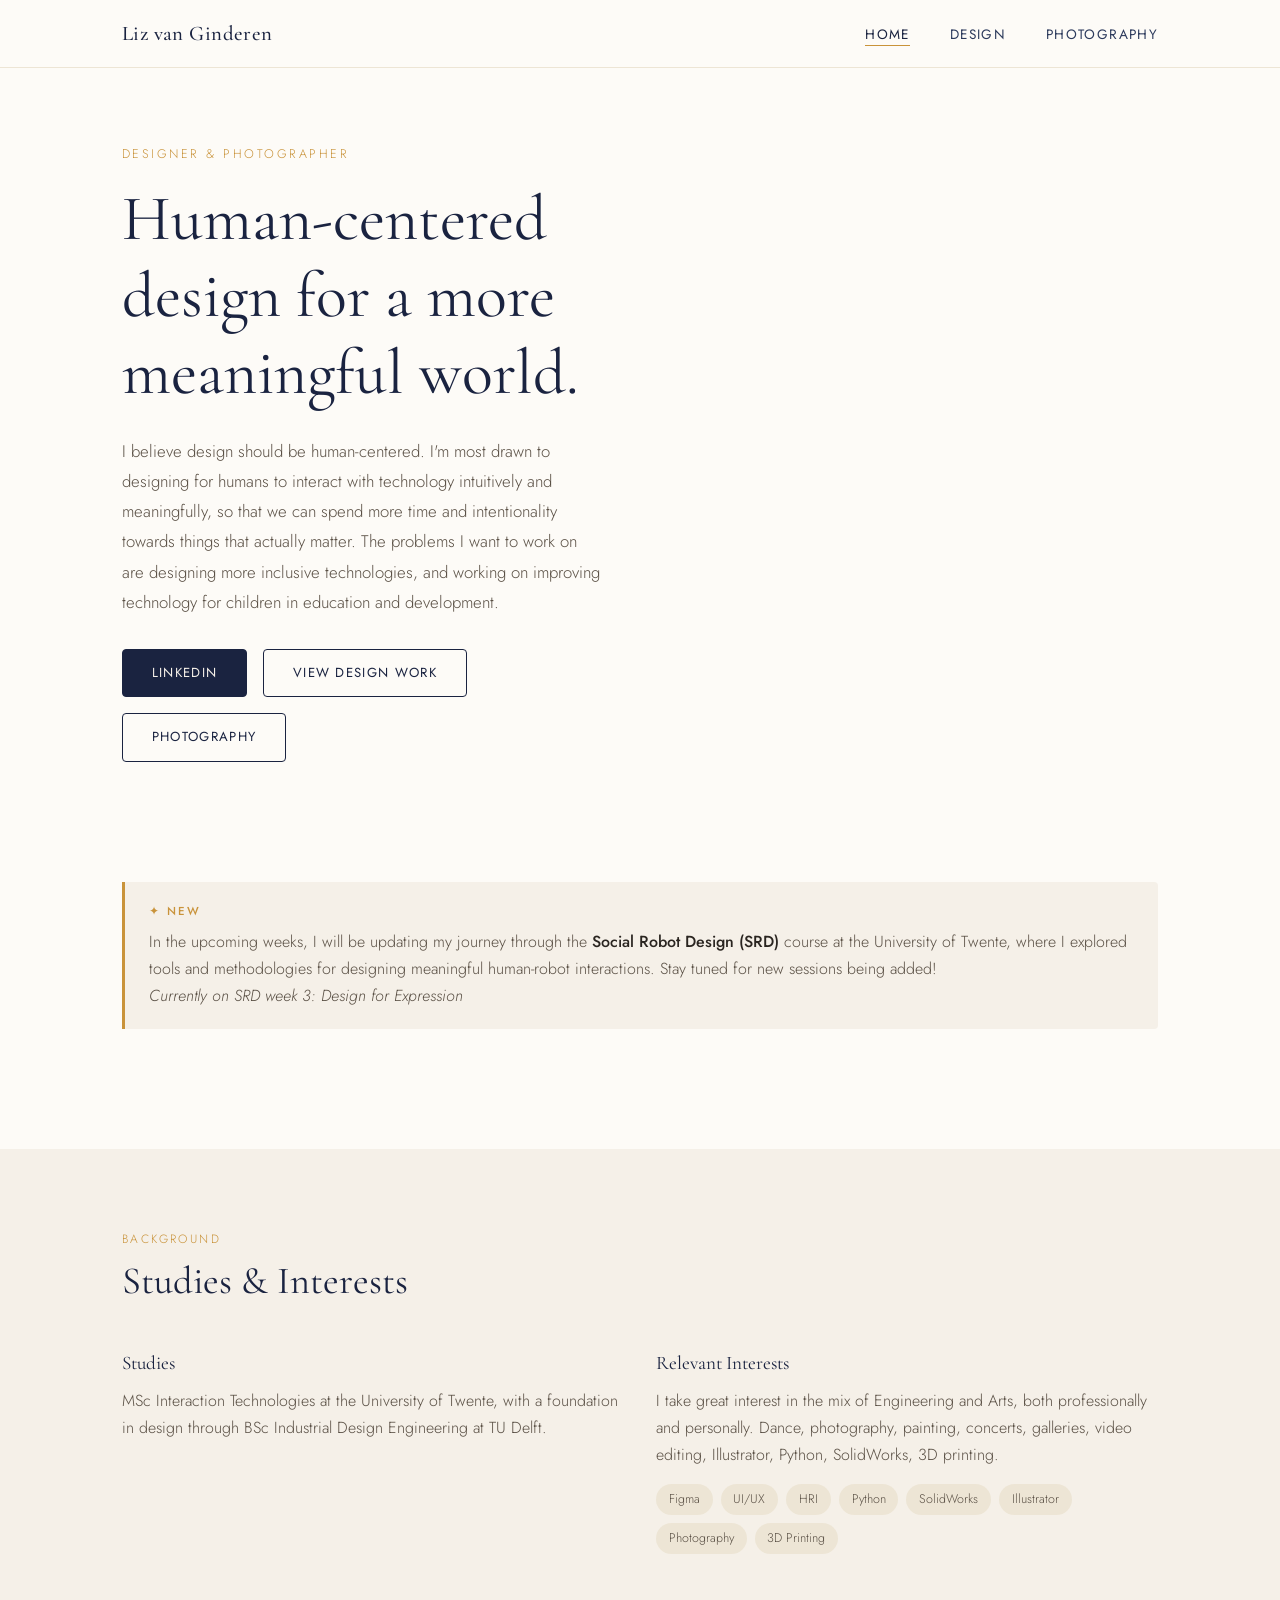
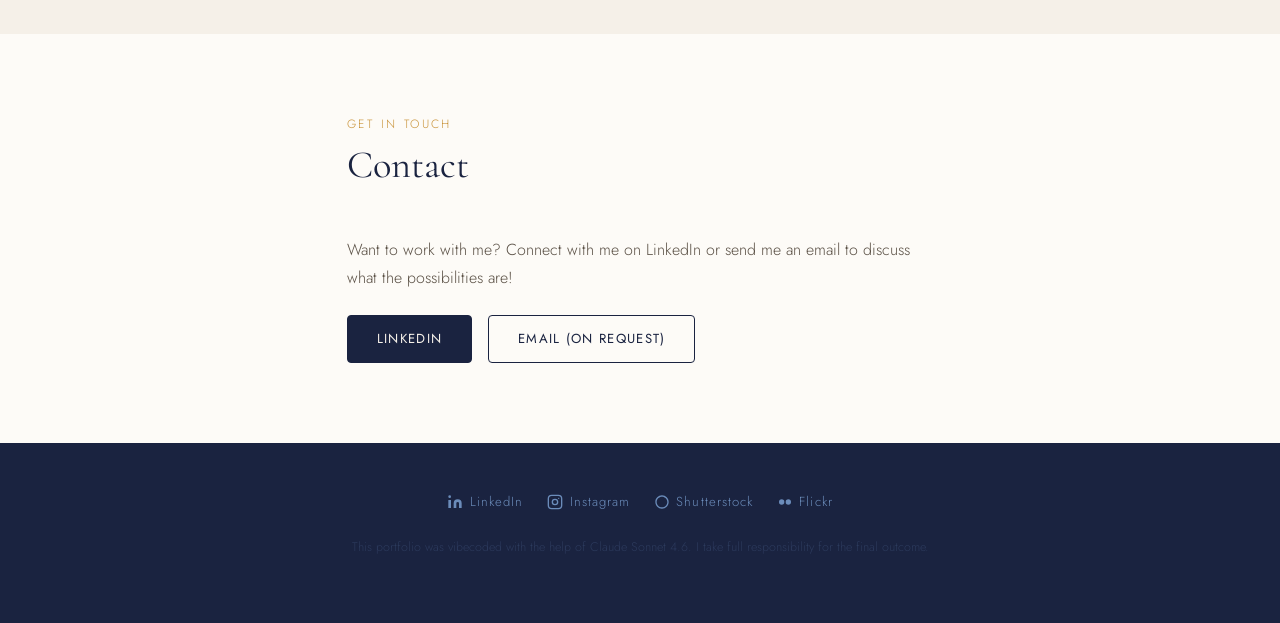
==== commit 6e116023: "New general personal portfolio" ====
--- a/index.html
+++ b/index.html
@@ -3,1418 +3,144 @@
 <head>
   <meta charset="UTF-8">
   <meta name="viewport" content="width=device-width, initial-scale=1.0">
-  <title>Liz van Ginderen - Portfolio</title>
-  <link rel="preconnect" href="https://fonts.googleapis.com">
-  <link rel="preconnect" href="https://fonts.gstatic.com" crossorigin>
-  <link href="https://fonts.googleapis.com/css2?family=Cormorant+Garamond:ital,wght@0,300;0,600;0,700;1,300;1,600&family=Jost:wght@300;400;500&display=swap" rel="stylesheet">
- 
-  <style>
-    /* ── TOKENS ───────────────────────────────── */
-    :root {
-      --navy:        #192e52;
-      --navy-deep:   #111d36;
-      --blue:        #2b5ea7;
-      --blue-mid:    #3d74c7;
-      --blue-light:  #91b8e8;
-      --blue-pale:   #e8f0fb;
-      --amber:       #c28a3a;
-      --amber-pale:  #fdf2e2;
-      --bg:          #f0f4fb;
-      --surface:     #ffffff;
-      --text:        #131c2e;
-      --muted:       #4e6080;
-      --border:      #ccd8ef;
-      --radius-sm:   8px;
-      --radius:      16px;
-      --radius-lg:   24px;
-      --shadow:      0 2px 16px rgba(26,46,82,0.09);
-      --shadow-lg:   0 8px 40px rgba(26,46,82,0.16);
-    }
- 
-    /* ── RESET ────────────────────────────────── */
-    *, *::before, *::after { box-sizing: border-box; margin: 0; padding: 0; }
-    html { scroll-behavior: smooth; }
-    body {
-      font-family: 'Jost', sans-serif;
-      font-weight: 300;
-      background: var(--bg);
-      color: var(--text);
-      line-height: 1.78;
-      overflow-x: hidden;
-    }
-    img { max-width: 100%; display: block; }
-    a { color: inherit; }
- 
-    /* ── NAV ──────────────────────────────────── */
-    nav {
-      position: sticky;
-      top: 0;
-      z-index: 200;
-      background: var(--navy-deep);
-      display: flex;
-      align-items: center;
-      justify-content: space-between;
-      padding: 0 2.5rem;
-      height: 58px;
-      box-shadow: 0 2px 20px rgba(0,0,0,0.22);
-    }
-    .nav-brand {
-      font-family: 'Cormorant Garamond', serif;
-      font-size: 1.15rem;
-      letter-spacing: 0.04em;
-      color: white;
-      text-decoration: none;
-      font-weight: 300;
-    }
-    .nav-brand em { font-style: italic; color: var(--blue-light); }
-    .nav-links {
-      display: flex;
-      gap: 1.8rem;
-      list-style: none;
-    }
-    .nav-links a {
-      color: rgba(255,255,255,0.6);
-      text-decoration: none;
-      font-size: 0.78rem;
-      letter-spacing: 0.1em;
-      text-transform: uppercase;
-      font-weight: 400;
-      transition: color 0.2s;
-    }
-    .nav-links a:hover { color: white; }
-    .nav-hamburger { display: none; cursor: pointer; }
-    .nav-hamburger span {
-      display: block; width: 22px; height: 2px;
-      background: white; margin: 4px 0; transition: 0.2s;
-    }
- 
-    /* ── HERO ─────────────────────────────────── */
-    .hero {
-      background: linear-gradient(140deg, var(--navy-deep) 0%, #1f3a6e 55%, #1a3060 100%);
-      padding: 7rem 2.5rem 4.5rem;
-      position: relative;
-      overflow: hidden;
-    }
-    .hero::before {
-      content: '';
-      position: absolute;
-      inset: 0;
-      background:
-        radial-gradient(ellipse at 75% 40%, rgba(43,94,167,0.35) 0%, transparent 60%),
-        radial-gradient(ellipse at 15% 85%, rgba(194,138,58,0.12) 0%, transparent 50%);
-      pointer-events: none;
-    }
-    /* Subtle dot-grid texture */
-    .hero::after {
-      content: '';
-      position: absolute;
-      inset: 0;
-      background-image: radial-gradient(circle, rgba(255,255,255,0.04) 1px, transparent 1px);
-      background-size: 28px 28px;
-      pointer-events: none;
-    }
-    .hero-inner {
-      max-width: 1100px;
-      margin: 0 auto;
-      position: relative;
-      z-index: 1;
-      display: grid;
-      grid-template-columns: 1.1fr 0.9fr;
-      gap: 4rem;
-      align-items: center;
-    }
-    .hero-eyebrow {
-      display: inline-flex;
-      align-items: center;
-      gap: 0.6rem;
-      background: rgba(194,138,58,0.18);
-      border: 1px solid rgba(194,138,58,0.42);
-      color: #e0af60;
-      font-size: 0.72rem;
-      letter-spacing: 0.14em;
-      text-transform: uppercase;
-      padding: 0.32rem 0.9rem;
-      border-radius: 100px;
-      margin-bottom: 1.4rem;
-      font-weight: 400;
-    }
-    .hero-eyebrow::before {
-      content: '';
-      width: 6px; height: 6px;
-      border-radius: 50%;
-      background: #e0af60;
-      flex-shrink: 0;
-    }
-    .hero-name {
-      font-family: 'Cormorant Garamond', serif;
-      font-size: clamp(3.2rem, 6vw, 5.8rem);
-      font-weight: 300;
-      line-height: 1.02;
-      color: white;
-      margin-bottom: 1.25rem;
-    }
-    .hero-name em {
-      font-style: italic;
-      color: var(--blue-light);
-    }
-    .hero-sub {
-      color: rgba(255,255,255,0.58);
-      font-size: 0.95rem;
-      max-width: 420px;
-      margin-bottom: 2.2rem;
-      line-height: 1.7;
-    }
-    .hero-pills {
-      display: flex;
-      flex-wrap: wrap;
-      gap: 0.55rem;
-    }
-    .hero-pills a {
-      background: rgba(255,255,255,0.08);
-      border: 1px solid rgba(255,255,255,0.18);
-      color: rgba(255,255,255,0.85);
-      text-decoration: none;
-      font-size: 0.8rem;
-      padding: 0.42rem 1rem;
-      border-radius: 100px;
-      transition: all 0.2s;
-      letter-spacing: 0.02em;
-    }
-    .hero-pills a:hover {
-      background: rgba(255,255,255,0.18);
-      border-color: rgba(255,255,255,0.35);
-    }
- 
-    /* Hero info card */
-    .hero-infocard {
-      background: rgba(255,255,255,0.06);
-      border: 1px solid rgba(255,255,255,0.1);
-      border-radius: var(--radius-lg);
-      padding: 2.2rem;
-      backdrop-filter: blur(10px);
-    }
-    .hero-infocard-label {
-      font-size: 0.7rem;
-      letter-spacing: 0.14em;
-      text-transform: uppercase;
-      color: var(--blue-light);
-      margin-bottom: 0.75rem;
-      font-weight: 400;
-    }
-    .hero-infocard p {
-      color: rgba(255,255,255,0.72);
-      font-size: 0.9rem;
-      line-height: 1.72;
-      margin-bottom: 1.4rem;
-    }
-    .hero-infocard-rq {
-      background: rgba(43,94,167,0.28);
-      border-left: 3px solid var(--blue-light);
-      border-radius: 0 var(--radius-sm) var(--radius-sm) 0;
-      padding: 1rem 1.2rem;
-      font-style: italic;
-      color: rgba(255,255,255,0.88);
-      font-size: 0.88rem;
-      line-height: 1.68;
-    }
- 
-    /* ── SECTIONS ─────────────────────────────── */
-    section {
-      padding: 7rem 2.5rem;
-    }
-    .container {
-      max-width: 1100px;
-      margin: 0 auto;
-    }
-    .section-eyebrow {
-      font-size: 0.7rem;
-      letter-spacing: 0.14em;
-      text-transform: uppercase;
-      color: var(--amber);
-      margin-bottom: 0.75rem;
-      font-weight: 400;
-    }
-    .section-title {
-      font-family: 'Cormorant Garamond', serif;
-      font-size: clamp(2.4rem, 4vw, 3.6rem);
-      font-weight: 300;
-      line-height: 1.1;
-      color: var(--navy);
-      margin-bottom: 1.4rem;
-    }
-    .section-title span {
-      font-style: italic;
-      color: var(--blue);
-    }
-    .section-intro {
-      font-size: 1.05rem;
-      color: var(--muted);
-      margin-bottom: 3.5rem;
-      max-width: 780px;
-      line-height: 1.82;
-    }
-    .section-divider {
-      border: 0;
-      height: 1px;
-      background: linear-gradient(90deg, transparent, var(--border) 50%, transparent);
-      margin: 4rem 0;
-    }
- 
-    /* ── REVEAL ANIMATION ──────────────────────── */
-    .reveal {
-      opacity: 0;
-      transform: translateY(26px);
-      transition: opacity 0.8s cubic-bezier(0.16,1,0.3,1), transform 0.8s cubic-bezier(0.16,1,0.3,1);
-    }
-    .reveal.in {
-      opacity: 1;
-      transform: translateY(0);
-    }
- 
-    /* ── TOOL CARDS (SESSION 1) ───────────────── */
-    .tool-grid {
-      display: grid;
-      grid-template-columns: repeat(auto-fit, minmax(280px, 1fr));
-      gap: 2rem;
-      margin-bottom: 4rem;
-    }
-    .tool-card {
-      background: var(--surface);
-      border: 1px solid var(--border);
-      border-radius: var(--radius);
-      padding: 2rem;
-      transition: all 0.3s cubic-bezier(0.16,1,0.3,1);
-      position: relative;
-      overflow: hidden;
-    }
-    .tool-card::before {
-      content: '';
-      position: absolute;
-      top: 0; left: 0;
-      width: 100%; height: 4px;
-      background: linear-gradient(90deg, var(--blue), var(--blue-light));
-      transform: scaleX(0);
-      transform-origin: left;
-      transition: transform 0.4s cubic-bezier(0.16,1,0.3,1);
-    }
-    .tool-card:hover::before {
-      transform: scaleX(1);
-    }
-    .tool-card:hover {
-      box-shadow: var(--shadow-lg);
-      transform: translateY(-4px);
-      border-color: var(--blue-light);
-    }
-    .tool-icon {
-      width: 52px;
-      height: 52px;
-      border-radius: 50%;
-      background: var(--blue-pale);
-      display: flex;
-      align-items: center;
-      justify-content: center;
-      font-size: 1.5rem;
-      margin-bottom: 1.4rem;
-    }
-    .tool-name {
-      font-family: 'Cormorant Garamond', serif;
-      font-size: 1.5rem;
-      font-weight: 600;
-      color: var(--navy);
-      margin-bottom: 0.7rem;
-    }
-    .tool-desc {
-      color: var(--muted);
-      font-size: 0.92rem;
-      line-height: 1.7;
-      margin-bottom: 1.2rem;
-    }
-    .tool-tags {
-      display: flex;
-      flex-wrap: wrap;
-      gap: 0.45rem;
-    }
-    .tool-tag {
-      background: var(--blue-pale);
-      color: var(--blue);
-      font-size: 0.72rem;
-      padding: 0.28rem 0.7rem;
-      border-radius: 100px;
-      font-weight: 400;
-      letter-spacing: 0.02em;
-    }
- 
-    /* ── CASE OVERVIEW CARDS ──────────────────── */
-    .case-grid {
-      display: grid;
-      grid-template-columns: repeat(auto-fit, minmax(320px, 1fr));
-      gap: 2.5rem;
-    }
-    .case-card {
-      background: linear-gradient(135deg, var(--surface) 0%, rgba(145,184,232,0.04) 100%);
-      border: 1px solid var(--border);
-      border-radius: var(--radius-lg);
-      padding: 2.5rem;
-      box-shadow: var(--shadow);
-    }
-    .case-card-num {
-      font-size: 2.8rem;
-      font-family: 'Cormorant Garamond', serif;
-      font-weight: 300;
-      color: var(--blue-light);
-      line-height: 1;
-      margin-bottom: 1rem;
-    }
-    .case-card h3 {
-      font-family: 'Cormorant Garamond', serif;
-      font-size: 1.65rem;
-      font-weight: 600;
-      color: var(--navy);
-      margin-bottom: 1rem;
-    }
-    .case-card p {
-      color: var(--muted);
-      line-height: 1.75;
-      font-size: 0.94rem;
-    }
- 
-    /* ── FUNCTIONAL BREAKDOWN ──────────────────── */
-    .functional-grid {
-      display: grid;
-      grid-template-columns: repeat(auto-fit, minmax(260px, 1fr));
-      gap: 2rem;
-    }
-    .func-card {
-      background: var(--surface);
-      border: 1px solid var(--border);
-      border-radius: var(--radius);
-      padding: 2rem;
-      transition: all 0.3s;
-    }
-    .func-card:hover {
-      box-shadow: var(--shadow-lg);
-      transform: translateY(-2px);
-    }
-    .func-card-title {
-      font-family: 'Cormorant Garamond', serif;
-      font-size: 1.4rem;
-      font-weight: 600;
-      color: var(--navy);
-      margin-bottom: 1rem;
-    }
-    .func-tags {
-      display: flex;
-      flex-wrap: wrap;
-      gap: 0.4rem;
-      margin-bottom: 1.2rem;
-    }
-    .func-tag {
-      background: var(--amber-pale);
-      color: var(--amber);
-      font-size: 0.7rem;
-      padding: 0.28rem 0.65rem;
-      border-radius: 100px;
-      font-weight: 400;
-    }
-    .func-card p {
-      color: var(--muted);
-      font-size: 0.9rem;
-      line-height: 1.72;
-    }
- 
-    /* ── EXPERIMENT APPROACH ───────────────────── */
-    .experiment-stack {
-      display: flex;
-      flex-direction: column;
-      gap: 1.8rem;
-    }
-    .experiment-row {
-      display: grid;
-      grid-template-columns: auto 1fr;
-      gap: 2rem;
-      align-items: start;
-      background: var(--surface);
-      border: 1px solid var(--border);
-      border-radius: var(--radius);
-      padding: 2rem;
-      transition: all 0.3s;
-    }
-    .experiment-row:hover {
-      box-shadow: var(--shadow);
-      transform: translateX(4px);
-    }
-    .experiment-num {
-      font-family: 'Cormorant Garamond', serif;
-      font-size: 3rem;
-      font-weight: 300;
-      color: var(--blue-light);
-      line-height: 1;
-      width: 60px;
-      flex-shrink: 0;
-    }
-    .experiment-body h4 {
-      font-family: 'Cormorant Garamond', serif;
-      font-size: 1.4rem;
-      font-weight: 600;
-      color: var(--navy);
-      margin-bottom: 0.7rem;
-    }
-    .experiment-body p {
-      color: var(--muted);
-      line-height: 1.75;
-      font-size: 0.94rem;
-    }
- 
-    /* ── PITCH BANNER ─────────────────────────── */
-    .pitch-banner {
-      display: flex;
-      justify-content: space-between;
-      align-items: center;
-      gap: 2.5rem;
-      background: linear-gradient(135deg, var(--navy) 0%, #1f3a6e 100%);
-      border-radius: var(--radius-lg);
-      padding: 3rem;
-      color: white;
-    }
-    .pitch-banner h3 {
-      font-family: 'Cormorant Garamond', serif;
-      font-size: 2rem;
-      font-weight: 600;
-      margin-bottom: 0.8rem;
-    }
-    .pitch-banner p {
-      color: rgba(255,255,255,0.72);
-      line-height: 1.7;
-      max-width: 560px;
-    }
-    .btn-white {
-      background: white;
-      color: var(--navy);
-      text-decoration: none;
-      font-size: 0.88rem;
-      font-weight: 500;
-      padding: 0.85rem 1.8rem;
-      border-radius: 100px;
-      white-space: nowrap;
-      transition: all 0.2s;
-      letter-spacing: 0.02em;
-    }
-    .btn-white:hover {
-      transform: translateY(-2px);
-      box-shadow: 0 8px 24px rgba(0,0,0,0.2);
-    }
- 
-    /* ── TEAM ─────────────────────────────────── */
-    .team-grid {
-      display: grid;
-      grid-template-columns: repeat(auto-fit, minmax(160px, 1fr));
-      gap: 2rem;
-    }
-    .team-card {
-      text-align: center;
-      background: var(--surface);
-      border: 1px solid var(--border);
-      border-radius: var(--radius);
-      padding: 2rem 1.5rem;
-      transition: all 0.3s;
-    }
-    .team-card:hover {
-      box-shadow: var(--shadow);
-      transform: translateY(-4px);
-    }
-    .team-card.me {
-      border-color: var(--amber);
-      background: linear-gradient(135deg, var(--amber-pale) 0%, var(--surface) 100%);
-    }
-    .team-avatar {
-      width: 68px;
-      height: 68px;
-      border-radius: 50%;
-      background: var(--blue-pale);
-      color: var(--blue);
-      display: flex;
-      align-items: center;
-      justify-content: center;
-      font-size: 1.8rem;
-      font-weight: 600;
-      margin: 0 auto 1.2rem;
-    }
-    .team-card.me .team-avatar {
-      background: var(--amber-pale);
-      color: var(--amber);
-    }
-    .team-name {
-      font-family: 'Cormorant Garamond', serif;
-      font-size: 1.15rem;
-      font-weight: 600;
-      color: var(--navy);
-      margin-bottom: 0.4rem;
-    }
-    .team-id {
-      font-size: 0.78rem;
-      color: var(--muted);
-      letter-spacing: 0.02em;
-    }
- 
-    /* ── SESSION 2 SPECIFIC STYLES ────────────── */
-    .s2-section-spacing {
-      margin-top: 4rem;
-    }
-    
-    .s2-subsection h3 {
-      font-family: 'Cormorant Garamond', serif;
-      font-size: 1.8rem;
-      font-weight: 600;
-      color: var(--navy);
-      margin-bottom: 1rem;
-    }
-    
-    .s2-subsection h4 {
-      font-size: 1.1rem;
-      font-weight: 500;
-      color: var(--navy);
-      margin-top: 2rem;
-      margin-bottom: 0.8rem;
-    }
-    
-    .s2-subsection p {
-      color: var(--muted);
-      line-height: 1.75;
-      margin-bottom: 1rem;
-    }
-    
-    .s2-subsection ul {
-      margin-left: 1.5rem;
-      margin-bottom: 1.5rem;
-      color: var(--text);
-      line-height: 1.75;
-    }
-    
-    .s2-subsection li {
-      margin-bottom: 0.5rem;
-    }
-    
-    .s2-subsection strong {
-      color: var(--navy);
-      font-weight: 500;
-    }
-    
-    .s2-subsection ol {
-      margin-left: 1.5rem;
-      margin-bottom: 1.5rem;
-      color: var(--text);
-      line-height: 1.75;
-    }
-    
-    .s2-subsection ol li {
-      margin-bottom: 1rem;
-    }
- 
-    .scenario-box {
-      background: linear-gradient(135deg, var(--blue-pale) 0%, rgba(232,240,251,0.5) 100%);
-      border-left: 4px solid var(--blue);
-      border-radius: 0 var(--radius) var(--radius) 0;
-      padding: 2rem;
-      margin: 2rem 0;
-    }
-    .scenario-box h3 {
-      font-family: 'Cormorant Garamond', serif;
-      font-size: 1.6rem;
-      font-weight: 600;
-      color: var(--navy);
-      margin-bottom: 1rem;
-    }
-    .scenario-box h4 {
-      font-family: 'Jost', sans-serif;
-      font-size: 0.85rem;
-      font-weight: 500;
-      letter-spacing: 0.08em;
-      text-transform: uppercase;
-      color: var(--blue);
-      margin-top: 1.5rem;
-      margin-bottom: 0.7rem;
-    }
-    .scenario-box p {
-      color: var(--text);
-      line-height: 1.75;
-      margin-bottom: 1rem;
-    }
-    .scenario-box ul {
-      margin-left: 1.5rem;
-      margin-bottom: 1rem;
-    }
-    .scenario-box li {
-      color: var(--text);
-      line-height: 1.75;
-      margin-bottom: 0.5rem;
-    }
-    .scenario-box strong {
-      color: var(--navy);
-      font-weight: 500;
-    }
-    .scenario-box em {
-      font-style: italic;
-      color: var(--muted);
-    }
- 
-    .tool-template {
-      background: var(--surface);
-      border: 2px solid var(--blue);
-      border-radius: var(--radius);
-      padding: 2rem;
-      margin: 2rem 0;
-      font-family: 'Courier New', monospace;
-      font-size: 0.88rem;
-      line-height: 1.8;
-    }
-    .tool-template .character {
-      font-weight: bold;
-      color: var(--navy);
-    }
-    .tool-template .stage-direction {
-      color: var(--muted);
-      font-style: italic;
-    }
-    .tool-template ul {
-      margin-left: 2rem;
-      margin-top: 0.5rem;
-      margin-bottom: 1rem;
-    }
-    .tool-template li {
-      margin-bottom: 0.4rem;
-    }
- 
-    .insight-box {
-      background: var(--amber-pale);
-      border-left: 4px solid var(--amber);
-      border-radius: 0 var(--radius-sm) var(--radius-sm) 0;
-      padding: 1.5rem;
-      margin: 1.5rem 0;
-    }
-    .insight-box strong {
-      color: var(--amber);
-      font-weight: 500;
-      font-size: 0.85rem;
-      letter-spacing: 0.06em;
-      text-transform: uppercase;
-      display: block;
-      margin-bottom: 0.5rem;
-    }
-    .insight-box p {
-      color: var(--text);
-      line-height: 1.72;
-      font-size: 0.92rem;
-    }
- 
-    .citation {
-      font-size: 0.84rem;
-      color: var(--muted);
-      font-style: italic;
-      margin-top: 1rem;
-      padding-top: 1rem;
-      border-top: 1px solid var(--border);
-    }
- 
-    .ref-list {
-      list-style: none;
-      margin-left: 0;
-    }
-    .ref-list li {
-      padding-left: 1.5rem;
-      text-indent: -1.5rem;
-      margin-bottom: 1rem;
-      color: var(--muted);
-      line-height: 1.7;
-      font-size: 0.9rem;
-    }
-    .ref-list em {
-      font-style: italic;
-    }
- 
-    /* ── FOOTER ───────────────────────────────── */
-    footer {
-      background: var(--navy-deep);
-      color: rgba(255,255,255,0.5);
-      text-align: center;
-      padding: 3.5rem 2.5rem;
-      font-size: 0.84rem;
-      line-height: 1.9;
-    }
-    footer a {
-      color: var(--blue-light);
-      text-decoration: none;
-      transition: color 0.2s;
-    }
-    footer a:hover {
-      color: white;
-    }
- 
-    /* ── RESPONSIVE ───────────────────────────── */
-    @media (max-width: 860px) {
-      .nav-links {
-        display: none;
-      }
-      .nav-hamburger {
-        display: block;
-      }
-      .hero-inner {
-        grid-template-columns: 1fr;
-        gap: 3rem;
-      }
-      .hero {
-        padding: 5rem 1.5rem 3.5rem;
-      }
-      section {
-        padding: 4.5rem 1.5rem;
-      }
-      .case-grid,
-      .functional-grid,
-      .tool-grid {
-        grid-template-columns: 1fr;
-      }
-      .pitch-banner {
-        flex-direction: column;
-        align-items: flex-start;
-        padding: 2.5rem;
-      }
-      .experiment-row {
-        grid-template-columns: 1fr;
-        gap: 1rem;
-      }
-      .experiment-num {
-        width: auto;
-      }
-    }
-  </style>
+  <title>Liz van Ginderen — Portfolio</title>
+  <meta name="description" content="Portfolio of Liz van Ginderen — Interaction designer, UI/UX designer, and photographer.">
+  <link rel="stylesheet" href="css/style.css">
 </head>
 <body>
- 
-<!-- ╔══════════════════════════════════╗ -->
-<!-- ║            NAVIGATION            ║ -->
-<!-- ╚══════════════════════════════════╝ -->
-<nav>
-  <a href="#top" class="nav-brand">Liz <em>van Ginderen</em></a>
-  <ul class="nav-links">
-    <li><a href="#about">About</a></li>
-    <li><a href="#team">The Team</a></li>
-    <li><a href="#session1">Session 1</a></li>
-    <li><a href="#session2">Session 2</a></li>
-  </ul>
-  <div class="nav-hamburger" onclick="toggleMenu(this)">
-    <span></span>
-    <span></span>
-    <span></span>
-  </div>
-</nav>
- 
 
+  <!-- NAV -->
+  <nav>
+    <div class="nav-inner">
+      <a href="index.html" class="nav-name">Liz van Ginderen</a>
+      <ul class="nav-links">
+        <li><a href="index.html" class="active">Home</a></li>
+        <li><a href="design/index.html">Design</a></li>
+        <li><a href="photography/index.html">Photography</a></li>
+      </ul>
+    </div>
+  </nav>
 
-<!-- ╔══════════════════════════════════╗ -->
-<!-- ║              HERO                ║ -->
-<!-- ╚══════════════════════════════════╝ -->
-<section class="hero" id="top">
-  <div class="hero-inner">
-    <div>
-      <div class="hero-eyebrow">Portfolio</div>
-      <h1 class="hero-name">Liz van <em>Ginderen</em></h1>
-      <p class="hero-sub">
-        Welcome! I am Liz, a student at the University of Twente with a growing interest in designing and innovating for the intersection of technology and human experience.
-      </p>
-      <div class="hero-pills">
-        <a href="#aboutme">About Me</a>
-        <a href="#session1">Session 1: Design Tools</a>
-        <a href="#session2">Session 2: Story Building</a>
-        <a href="#team">Collaborators</a>
-      </div>
-    </div>
-    <div class="hero-infocard">
-      <div class="hero-infocard-label">! NEW !</div>
-      <p>
-        In the upcoming weeks, I will be updating my journey through the Social Robot Design (SRD) course at the University of Twente, where I explored tools and methodologies for designing meaningful human-robot interactions. Stay tuned for new sessions being added!
-      </p>
-      <div class="hero-infocard-rq">
-        Currently on SRD week 3:  Design for Expression !
-      </div>
-    </div>
-  </div>
-</section>
-
-<!-- Wave transition -->
-<div class="wave">
-  <svg viewBox="0 0 1440 52" xmlns="http://www.w3.org/2000/svg" preserveAspectRatio="none" width="100%" height="52">
-    <path d="M0,0 C480,52 960,0 1440,0 L1440,52 L0,52 Z" fill="#f0f4fb"></path>
-  </svg>
-</div>
-
-<!-- ╔══════════════════════════════════╗ -->
-<!-- ║          ABOUT ME                ║ -->
-<!-- ╚══════════════════════════════════╝ -->
-
-  <section id="aboutme">
-  <div class="container">
-    <p class="section-eyebrow">Personal</p>
-    <h2 class="section-title">About <span>Me</span></h2>
-    <div class="about-grid">
-      <div class="about-text reveal in">
-        <p>I'm fascinated by how robots can be designed to genuinely connect with people and support people in their daily life. Specifically, the domains of healthcare and education spark my interest greatly, which fits perfectly with this project about students and stress.</p>
-        <p>Since humans are getting more and more intertwined with technology every day. I find it crucial to attempt to actively understand and design the role that these products embody in our everyday life, and in what ways this can be done more meaningfully and efficiently.</p>
-        <p>I'm fascinated by how robots can be designed to genuinely connect with people and support people in their daily life. Specifically, the domains of healthcare and education spark my interest greatly, which fits perfectly with this project about students and stress.</p>
-      </div>
-      <div class="about-stack reveal reveal-delay-1 in">
-        <div class="about-card">
-          <div class="about-card-label">Studies</div>
-          <p>I study MSC Interaction Technologies at the University of Twente, but have a great foundation in design through my BSc Industrial Design Engineering at TU Delft.</p>
+  <!-- HERO -->
+  <section class="hero">
+    <div class="container">
+      <div class="hero-split">
+        <div class="fade-up-1 fade-up">
+          <span class="hero-eyebrow">Designer & Photographer</span>
+          <h1>Human-centered design for a more meaningful world.</h1>
+          <p style="margin-top:1.5rem; font-size:1.05rem; line-height:1.8;">
+            I believe design should be human-centered. I'm most drawn to designing for humans to
+            interact with technology intuitively and meaningfully, so that we can spend more time and
+            intentionality towards things that actually matter. The problems I want to work on are
+            designing more inclusive technologies, and working on improving technology for children in
+            education and development.
+          </p>
+          <div class="contact-links" style="margin-top:2rem;">
+            <a href="https://www.linkedin.com/in/lizvanginderen" target="_blank" class="btn btn-primary">LinkedIn</a>
+            <a href="design/index.html" class="btn btn-outline">View Design Work</a>
+            <a href="photography/index.html" class="btn btn-outline">Photography</a>
+          </div>
         </div>
-        <div class="about-card">
-          <div class="about-card-label">Relevant Hobbies</div>
-          <p> I take great interest in the mix of Engineering and Arts, both in my professional life as well as for my personal enjoyment. I enjoy dance, photography, painting, going to concerts and galleries, as well as video editing, Illustrator, Python, Solidworks and general 3D printing.</p>
+        <div class="fade-up-2 fade-up" style="text-align:center;">
+          <img src="images/profile/profilepic.JFIF"
+               alt="Liz van Ginderen"
+               class="profile-img"
+               onerror="this.style.display='none'">
         </div>
       </div>
     </div>
-  </div>
-</section>
+  </section>
 
-<hr class="section-divider">
-
-<!-- ╔══════════════════════════════════╗ -->
-<!-- ║          SRD INTRO               ║ -->
-<!-- ╚══════════════════════════════════╝ -->
-  
-<section id="SRDme">
- <div class="container">
-    <p class="section-eyebrow">Course Overview</p>
-    <h2 class="section-title">SRD and <span>Me</span></h2>
-    <div class="about-grid">
-      <div class="about-text reveal in">
-        <p>This course challenged me to think critically about how we create, communicate, and evaluate Human Robot Interaction. It takes a creative, methodological, and sometimes near-theatrical approach to redesigning robots interaction in context.</p>
+  <!-- NEWS BLOCK -->
+  <section class="section" style="padding-top:0;">
+    <div class="container">
+      <div class="news-block reveal">
+        <span class="news-label">✦ New</span>
+        <p style="margin:0;">
+          In the upcoming weeks, I will be updating my journey through the
+          <strong>Social Robot Design (SRD)</strong> course at the University of Twente,
+          where I explored tools and methodologies for designing meaningful human-robot interactions.
+          Stay tuned for new sessions being added!<br>
+          <em>Currently on SRD week 3: Design for Expression</em>
+        </p>
       </div>
     </div>
-  </div>
-</section>
+  </section>
 
-<hr class="section-divider">
-
-
-<!-- ╔══════════════════════════════════╗ -->
-<!-- ║             TEAM                 ║ -->
-<!-- ╚══════════════════════════════════╝ -->
-<section id="team">
-  <div class="container">
-    <p class="section-eyebrow">Group Work · Collaborators</p>
-    <h2 class="section-title">The <span>Team</span></h2>
-    <div class="team-grid reveal">
-      <div class="team-card">
-        <div class="team-avatar">A</div>
-        <div class="team-name">Anna Hornman</div>
-        <div class="team-id">s3056600</div>
+  <!-- ABOUT -->
+  <section class="section section--alt">
+    <div class="container">
+      <div class="section-heading reveal">
+        <span class="eyebrow">Background</span>
+        <h2>Studies & Interests</h2>
       </div>
-      <div class="team-card">
-        <div class="team-avatar">F</div>
-        <div class="team-name">Flim de Jong</div>
-        <div class="team-id">s2829096</div>
-      </div>
-      <div class="team-card me">
-        <div class="team-avatar">L</div>
-        <div class="team-name">Liz van Ginderen</div>
-        <div class="team-id">s27349745</div>
-      </div>
-      <div class="team-card">
-        <div class="team-avatar">O</div>
-        <div class="team-name">Oyindrila Sen Gupta</div>
-        <div class="team-id">s3697762</div>
-      </div>
-      <div class="team-card">
-        <div class="team-avatar">S</div>
-        <div class="team-name">Sarah Mans</div>
-        <div class="team-id">s2306379</div>
-      </div>
-    </div>
-  </div>
-</section>
-
-<hr class="section-divider">
-  
-<!-- ╔══════════════════════════════════╗ -->
-<!-- ║          SESSION 1               ║ -->
-<!-- ╚══════════════════════════════════╝ -->
-<section id="session1">
-  <div class="container">
-    <p class="section-eyebrow">Session 1</p>
-    
-  <!-- CASE OVERVIEW -->
-<section id="case">
-  <div class="container">
-    <p class="section-eyebrow">Our Case Study</p>
-    <h2 class="section-title">MiRo-E & <span>Student Wellbeing</span></h2>
-    <div class="case-grid">
-      <div class="case-text reveal in">
-        <p class="section-intro reveal">We aim to develop a concept for MiRo-E as a student wellbeing companion. Our aimed user demographic is post-secondary education students.</p>
-        <p class="section-intro reveal"><strong>What is MiRo-E?</strong> It is an animal-like advanced robot. The "E" stands for Education, which is the variant of MiRo that is specifically designed to help students learn about STEM subjects, particularly computing and digital technologies.</p>
-        <p class="section-intro reveal"><strong>How will we use MiRo-E?</strong> Some first ideas include a companion personality that checks in on students during study sessions, detects signs of stress or burnout, and offers supportive interventions like breathing exercises or social nudges.</p>
-      </div>
-      <div class="reveal reveal-delay-1 in">
-        <div class="case-rq-card">
-          <div class="lbl">Research Question</div>
-          <p class="rq">"How can the MiRo robot be expanded upon to help students (ages 18–24) with their overall well-being?"</p>
-          <div class="lbl">Target Group</div>
-          <p>University students aged 18–24. This group faces lots of pressure from academic load, social adjustment, irregular routines, and limited access to consistent well-being support.</p>
+      <div class="grid-2">
+        <div class="reveal">
+          <h4 style="font-family:var(--font-display); margin-bottom:0.75rem;">Studies</h4>
+          <p>MSc Interaction Technologies at the University of Twente, with a foundation in design
+             through BSc Industrial Design Engineering at TU Delft.</p>
+        </div>
+        <div class="reveal">
+          <h4 style="font-family:var(--font-display); margin-bottom:0.75rem;">Relevant Interests</h4>
+          <p>I take great interest in the mix of Engineering and Arts, both professionally and personally.
+             Dance, photography, painting, concerts, galleries, video editing, Illustrator, Python, SolidWorks, 3D printing.</p>
+          <div class="skills-list">
+            <span class="skill-tag">Figma</span>
+            <span class="skill-tag">UI/UX</span>
+            <span class="skill-tag">HRI</span>
+            <span class="skill-tag">Python</span>
+            <span class="skill-tag">SolidWorks</span>
+            <span class="skill-tag">Illustrator</span>
+            <span class="skill-tag">Photography</span>
+            <span class="skill-tag">3D Printing</span>
+          </div>
         </div>
       </div>
     </div>
-</section>
-    
-<hr class="section-divider">
-    
-    <!-- DESIGN TOOLS -->
-<section id="tools">
-  <div class="container">
-    <p class="section-eyebrow">Methodology</p>
-    <h2 class="section-title">Design <span>Tools</span></h2>
-    <p class="section-intro">We selected three complementary methods from the User Innovation Toolkit (ugent.be) that together let us imagine, visualise, and evaluate how MiRo could interact with students.</p>
-    <div class="tools-grid reveal in">
+  </section>
 
-      <div class="tool-card">
-        <div class="tool-emoji">🔭</div>
-        <div class="tool-badge">Future-oriented</div>
-        <div class="tool-name">Scenario Analysis</div>
-        <p class="tool-def">A process that enables you to envision a diversity of futures by distinguishing likely from less likely transitions and identifying the key determinants of each scenario.</p>
-        <p>For our case, scenario analysis lets us walk through concrete futures — a student sits down at their desk, MiRo initiates a check-in, questions are asked and answered. We can inhabit the student's perspective and reason through each moment. We also use it to analyse the situation <em>before</em> MiRo is introduced, making visible what problems actually exist in the student's daily routine.</p>
+  <!-- CONTACT -->
+  <section class="section">
+    <div class="container" style="max-width:650px;">
+      <div class="section-heading reveal">
+        <span class="eyebrow">Get in touch</span>
+        <h2>Contact</h2>
       </div>
-
-      <div class="tool-card">
-        <div class="tool-emoji">🎬</div>
-        <div class="tool-badge">Narrative &amp; Visual</div>
-        <div class="tool-name">Storyboard</div>
-        <p class="tool-def">A sequence of images that visualises how a persona uses a product or service — grounding abstract ideas in concrete, observable moments.</p>
-        <p>A storyboard brings MiRo to life: a panel showing MiRo's tail wagging as a student answers a question, or the robot guiding a breathing exercise with timed head movements. Where scenario analysis plays through the logic, storyboarding captures the emotion — and communicates our design intent to stakeholders far more vividly than words alone.</p>
-      </div>
-
-      <div class="tool-card">
-        <div class="tool-emoji">🗺️</div>
-        <div class="tool-badge">User Experience</div>
-        <div class="tool-name">Experience Map</div>
-        <p class="tool-def">A visualisation of how a user moves through a product or service over time, mapping emotional highs and lows across different touchpoints.</p>
-        <p>Our most revealing application: creating two experience maps of the same scenario — one without MiRo, one with — and placing them side by side. This comparison shows exactly where MiRo adds emotional value and which moments in the student's day deserve the most thoughtful design attention.</p>
+      <p class="reveal">Want to work with me? Connect with me on LinkedIn or send me an email to discuss what the possibilities are!</p>
+      <div class="contact-links reveal">
+        <a href="https://www.linkedin.com/in/lizvanginderen" target="_blank" class="btn btn-primary">LinkedIn</a>
+        <a href="mailto:lizvginderen@gmail.com" class="btn btn-outline">Email (on request)</a>
       </div>
     </div>
-  </div>
-</section>
+  </section>
 
-<hr class="section-divider">
-    
-<!-- DESIGN TOOLS -->
-<section id="mindmap">
-  <div class="container">
-    <p class="section-eyebrow">Problem Space</p>
-    <h2 class="section-title">Mind<span>map</span></h2>
-    <p class="section-intro reveal in">Here follows a mindmap of the problem space. It explores the dimensions of wellbeing, how it might be detected, the scenarios MiRo can support, and the physical and verbal tools available to the robot.</p>
-    <div class="mindmap-outer reveal in">
-      <img src="images/mindmap.png" alt="Mindmap of the MiRo student wellbeing problem space, showing wellbeing dimensions, detection methods, robot scenarios, and interaction channels" loading="lazy">
-      <div class="mindmap-footer">
-        <span>Created collaboratively in draw.io · Session 1</span>
-        <a href="https://app.diagrams.net/#G1eeFvSx3vHInnP5jiU4arC29f5TAV5k38#%7B%22pageId%22%3A%22TXSyG-_VcCZKsoqF0FE8%22%7D" target="_blank" rel="noopener">View interactive version →</a>
+  <!-- FOOTER -->
+  <footer>
+    <div class="container">
+      <div class="footer-socials">
+        <a href="https://www.linkedin.com/in/lizvanginderen" target="_blank">
+          <svg width="16" height="16" viewBox="0 0 24 24" fill="currentColor"><path d="M16 8a6 6 0 016 6v7h-4v-7a2 2 0 00-2-2 2 2 0 00-2 2v7h-4v-7a6 6 0 016-6zM2 9h4v12H2z"/><circle cx="4" cy="4" r="2"/></svg>
+          LinkedIn
+        </a>
+        <a href="https://www.instagram.com/liz_goldfish/" target="_blank">
+          <svg width="16" height="16" viewBox="0 0 24 24" fill="none" stroke="currentColor" stroke-width="2"><rect x="2" y="2" width="20" height="20" rx="5"/><circle cx="12" cy="12" r="4"/><circle cx="17.5" cy="6.5" r="1" fill="currentColor" stroke="none"/></svg>
+          Instagram
+        </a>
+        <a href="https://www.shutterstock.com/nl/g/liz_goldfish" target="_blank">
+          <svg width="16" height="16" viewBox="0 0 24 24" fill="currentColor"><path d="M12 2C6.48 2 2 6.48 2 12s4.48 10 10 10 10-4.48 10-10S17.52 2 12 2zm0 18c-4.41 0-8-3.59-8-8s3.59-8 8-8 8 3.59 8 8-3.59 8-8 8z"/></svg>
+          Shutterstock
+        </a>
+        <a href="https://www.flickr.com/people/204575108@N03/" target="_blank">
+          <svg width="16" height="16" viewBox="0 0 24 24" fill="currentColor"><circle cx="7" cy="12" r="4"/><circle cx="17" cy="12" r="4"/></svg>
+          Flickr
+        </a>
       </div>
+      <p class="footer-note">
+        This portfolio was vibecoded with the help of Claude Sonnet 4.6. I take full responsibility for the final outcome.
+      </p>
     </div>
-  </div>
-</section>
+  </footer>
 
-<hr class="section-divider">
-    
-<!-- BUILDING BLOCKS -->
-<section id="blocks">
-  <div class="container">
-    <p class="section-eyebrow">System Components</p>
-    <h2 class="section-title">Building <span>Blocks</span></h2>
-    <p class="section-intro reveal in">MiRo's design is broken into three layers — what the robot <em>does physically</em>, how it <em>behaves in software</em>, and how it <em>looks and feels</em> to the student.</p>
-    <div class="blocks-grid reveal in">
-
-      <div class="block-card">
-        <div class="block-icon-wrap hw">⚙️</div>
-        <div class="block-title">Hardware</div>
-        <ul>
-          <li>Built-in actuated eyes and 3 DoF neck — sufficient for expressive physical communication</li>
-          <li>Additional rear speaker attachment for clearer audio during questions</li>
-          <li>Touch-activated heart rate / physiological sensors for tailored responses</li>
-          <li>Integrated timer module for structuring breathing exercises</li>
-          <li>Expanded actuators for a "dance mode" to lift student mood</li>
-        </ul>
-      </div>
-
-      <div class="block-card">
-        <div class="block-icon-wrap sw">💻</div>
-        <div class="block-title">Software</div>
-        <ul>
-          <li>Built-in speaker enables MiRo to ask questions and guide scenarios verbally</li>
-          <li>Wizard-of-Oz approach: a human operator can puppeteer speech and physical expressions in real time</li>
-          <li>In principle, all behaviour can be Wizard-of-Oz'd — lowering technical barriers for early-stage testing</li>
-          <li>Scripted dialogue trees for repeatable wellbeing check-in flows</li>
-        </ul>
-      </div>
-
-      <div class="block-card">
-        <div class="block-icon-wrap od">🎨</div>
-        <div class="block-title">Outer Design</div>
-        <ul>
-          <li>Custom accessories — different ears, collars, or clothes — to suit the scenario</li>
-          <li>Study-themed add-ons (e.g. a tiny graduation cap) to contextualise MiRo for university students</li>
-          <li>Playful extras (wings, themed costumes) to make the robot feel approachable, not clinical</li>
-          <li>Design philosophy: warm and expressive, never sterile or intimidating</li>
-        </ul>
-      </div>
-    </div>
-  </div>
-</section>
-
-<hr class="section-divider">
-
-<!-- FUNCTIONAL BREAKDOWN -->
-<section id="functional">
-  <div class="container">
-    <p class="section-eyebrow">System Structure</p>
-    <h2 class="section-title">Functional <span>Breakdown</span></h2>
-    <p class="section-intro reveal in">MiRo's functions divide into two core channels — verbal and physical — both serving the overarching goal of detecting and responding to student wellbeing. These feed into a set of concrete scenarios.</p>
-    <div class="functional-grid reveal in">
-
-      <div class="func-card">
-        <div class="func-card-title">🗣️ Verbal Communication</div>
-        <div class="func-tags">
-          <span class="func-tag">Asking questions</span>
-          <span class="func-tag">Replying to student</span>
-          <span class="func-tag">Guided exercises</span>
-        </div>
-        <p>MiRo uses its speaker to initiate check-ins, ask targeted wellbeing questions (covering hydration, sleep, activity, mood, and social connection), and guide students through structured scenarios like breathing exercises or study breaks. Dialogue can be Wizard-of-Oz'd or scripted.</p>
-      </div>
-
-      <div class="func-card">
-        <div class="func-card-title">🐾 Physical Expressions</div>
-        <div class="func-tags">
-          <span class="func-tag">Head nodding</span>
-          <span class="func-tag">Tail wagging</span>
-          <span class="func-tag">Ear turning</span>
-          <span class="func-tag">Eye blinking</span>
-          <span class="func-tag">Locomotion</span>
-        </div>
-        <p>MiRo's body language reinforces its verbal channel: nodding to acknowledge a student's response, wagging its tail to express warmth, turning its ears to signal attention, and moving towards the student to create physical presence and a sense of care.</p>
-      </div>
-
-      <div class="func-card">
-        <div class="func-card-title">🧩 Scenarios</div>
-        <div class="func-tags">
-          <span class="func-tag">Overall wellbeing</span>
-          <span class="func-tag">Breathing exercise</span>
-          <span class="func-tag">Study session</span>
-          <span class="func-tag">Call a friend</span>
-        </div>
-        <p>Each scenario defines a specific interaction mode: a general check-in using the wellbeing question list, a structured breathing exercise with timed guidance, a study session break reminder, or a social nudge encouraging the student to call a friend or family member.</p>
-      </div>
-
-      <div class="func-card">
-        <div class="func-card-title">🔍 Detecting Wellbeing</div>
-        <div class="func-tags">
-          <span class="func-tag">Self check-in</span>
-          <span class="func-tag">Health monitoring</span>
-          <span class="func-tag">Checking in on others</span>
-        </div>
-        <p>Wellbeing is detected primarily through conversation — the student self-reports. Optional physiological sensors (heart rate via touch) could add an objective layer. Over time, pattern tracking across check-ins would allow MiRo to surface trends rather than just respond to individual moments.</p>
-      </div>
-
-    </div>
-  </div>
-</section>
-
-<hr class="section-divider">
-
-<!-- EXPERIMENTAL APPROACH -->
-<section id="experiment">
-  <div class="container">
-    <p class="section-eyebrow">Potential Experimental Approach</p>
-    <h2 class="section-title">Experiment<span>al Design</span></h2>
-    <p class="section-intro reveal">We propose using <strong>theatre exercises</strong> — low-tech, human-enacted simulations — to rapidly test how students respond to MiRo interactions before committing to hardware or software development. A human plays the role of MiRo; students respond naturally.</p>
-    <div class="experiment-stack reveal">
-
-      <div class="experiment-row">
-        <div class="experiment-num">01</div>
-        <div class="experiment-body">
-          <h4>Response to Check-In</h4>
-          <p>A human plays MiRo initiating a basic wellbeing check-in. We observe: do students engage? Feel comfortable? Dismiss it? This establishes a baseline for whether the interaction feels welcome in a student context.</p>
-        </div>
-      </div>
-
-      <div class="experiment-row">
-        <div class="experiment-num">02</div>
-        <div class="experiment-body">
-          <h4>Types of Check-In</h4>
-          <p>Comparing different interaction styles — proactive vs. reactive, gentle vs. direct, routine vs. spontaneous — each enacted and observed. The goal is to find what tone and timing feels most natural and trustworthy for students.</p>
-        </div>
-      </div>
-
-      <div class="experiment-row">
-        <div class="experiment-num">03</div>
-        <div class="experiment-body">
-          <h4>Question Themes</h4>
-          <p>Testing different wellbeing question categories (hydration, sleep, social connection, physical activity, mood) to find which resonate most with students, and which feel irrelevant or too intrusive for a robot to ask.</p>
-        </div>
-      </div>
-
-      <div class="experiment-row">
-        <div class="experiment-num">04</div>
-        <div class="experiment-body">
-          <h4>Prompt Responses &amp; Facial Expression</h4>
-          <p>Recording both verbal answers and facial expressions in response to specific prompts. This gives qualitative emotional data that supplements self-reported responses — capturing reactions students may not consciously articulate.</p>
-        </div>
-      </div>
-
-    </div>
-  </div>
-</section>
-
-<hr class="section-divider">
-
-
-<!-- ╔══════════════════════════════════╗ -->
-<!-- ║          SESSION 2               ║ -->
-<!-- ╚══════════════════════════════════╝ -->
-<section id="session2">
-  <div class="container">
-    <p class="section-eyebrow">Session 2</p>
-    <h2 class="section-title">Story <span>Building</span></h2>
-    <p class="section-intro reveal">
-      Session 2 explores the role of storytelling and narrative design in human-robot interaction. Through scenario-based design methods, we investigated how stories can help us understand, communicate, and critically evaluate robot behaviors and interactions in care settings.
-    </p>
- 
-    <!-- WHY STORYTELLING MATTERS -->
-    <div class="s2-subsection reveal">
-      <h3>Why Storytelling Matters in HRI</h3>
-      <p>As emphasized in the lecture, storytelling is fundamental to how humans understand and relate to technology. Stories serve multiple purposes in social robot design:</p>
-      <ul>
-        <li><strong>Exploration:</strong> Stories help us imagine and test possible futures before building expensive prototypes</li>
-        <li><strong>Communication:</strong> Scenarios provide a shared language between designers, stakeholders, and users</li>
-        <li><strong>Critical reflection:</strong> Narratives reveal assumptions and potential problems in our designs</li>
-        <li><strong>Expectation management:</strong> The stories we tell shape how people perceive and interact with robots</li>
-      </ul>
-      <p class="citation">Paepcke & Takayama (2010) demonstrated that setting expectations through narratives significantly influences perceived robot competence—with higher expectations leading to harsher judgments when robots underperform.</p>
-    </div>
- 
-    <!-- OUR DESIGN TOOL -->
-    <div class="s2-subsection reveal s2-section-spacing">
-      <h3>Our Design Tool: The HRI Office-Script Template</h3>
-      <p>We developed a hybrid scenario-building tool that combines structured scriptwriting with improvisational documentary-style reflection. This approach was grounded in research on scripting for participatory design and design documentaries.</p>
-      
-      <h4>Design Rationale</h4>
-      <p>Our tool draws inspiration from:</p>
-      <ul>
-        <li><strong>Scenario-based design:</strong> Provides structure for exploring robot interactions in context (van der Bijl-Brouwer & van der Voort, 2013)</li>
-        <li><strong>Documentary film methods:</strong> Allows for capturing multiple perspectives and reflective commentary (Raijmakers et al., 2006)</li>
-        <li><strong>Improvisational theatre:</strong> Enables exploration of unexpected interactions and emergent behaviors (Dertien et al., 2024)</li>
-      </ul>
- 
-      <h4>The Template Structure</h4>
-      <div class="tool-template">
-        <p><span class="character">Setup:</span></p>
-        <p class="stage-direction">[Describe the setup of the scenario, where is it, when is it, who is on screen, any important people for the scenario that are off-screen]</p>
-        
-        <p><span class="character">Robot [name]:</span></p>
-        <ul>
-          <li><strong>Action:</strong> <span class="stage-direction">[Describe the function of the robot. What is it doing?]</span></li>
-          <li><strong>Intent:</strong> <span class="stage-direction">[Describe the purpose. Why is it doing that?]</span></li>
-          <li><strong>Emotion:</strong> <span class="stage-direction">[Describe the feeling/emotion behind the action and intent.]</span></li>
-        </ul>
- 
-        <p><span class="character">[Insert your usergroup]:</span></p>
-        <ul>
-          <li><strong>Action:</strong> <span class="stage-direction">[Describe the action of the user. What are they doing?]</span></li>
-          <li><strong>Intent:</strong> <span class="stage-direction">[Describe the purpose. Why are they doing that?]</span></li>
-          <li><strong>Emotion:</strong> <span class="stage-direction">[Describe the feeling/emotion behind the action and intent.]</span></li>
-        </ul>
- 
-        <p><span class="character">OFFICE-Breakout:</span> <span class="stage-direction">[question asked]</span></p>
-        <p class="stage-direction">[Include a general funny comment or reflection about the scene. It could be mocking the scenario or interaction. It is set up in an interview documentary style as if the character/robot is reflecting on what had just happened.]</p>
- 
-        <p class="stage-direction">[Repeat as necessary]</p>
-      </div>
- 
-      <h4>Why This Structure Works</h4>
-      <p>The template addresses specific challenges in HRI design:</p>
-      <ul>
-        <li><strong>Separates action, intent, and emotion:</strong> Forces designers to think beyond surface behaviors to underlying motivations</li>
-        <li><strong>Documentary breakouts:</strong> Provides space for reflection and critical commentary, preventing "rosy stories" that over-promise robot capabilities</li>
-        <li><strong>Flexibility:</strong> Allows improvisation within structure, capturing unexpected interactions while maintaining focus</li>
-        <li><strong>Multiple perspectives:</strong> Explicitly includes both human and robot viewpoints</li>
-      </ul>
- 
-      <p class="citation">References: Raijmakers et al. (2006) "Design documentaries: inspiring design research through documentary film"; Dertien et al. (2024) "Improvisation Theatre as HRI simulation tool"</p>
-    </div>
- 
-    <!-- SCENARIOS -->
-    <div class="s2-subsection reveal s2-section-spacing">
-      <h3>Scenarios: MIRO-E in Study Settings</h3>
-      <p>We applied our tool to explore interactions with a MIRO-E robot designed to support student wellbeing during study sessions. Two scenarios were developed to explore different aspects of the interaction.</p>
- 
-      <div class="scenario-box">
-        <h3>Scenario 1: Wellbeing Check-In (Frequent Use)</h3>
-        <p><strong>Context:</strong> Active classroom with students working on homework. MIRO robot autonomously monitors study patterns and performs wellbeing interventions.</p>
-        
-        <p><strong>Setup:</strong> Student has been typing for 40 minutes without a break. MIRO approaches to suggest a breathing exercise.</p>
- 
-        <h4>Key Interaction:</h4>
-        <ul>
-          <li><strong>Robot behavior:</strong> Ears perk forward, light brightens, moves closer in 30-second cycles until acknowledged</li>
-          <li><strong>Robot intent:</strong> Check in on student wellbeing, offer supportive intervention</li>
-          <li><strong>Student state:</strong> Focused, stressed, wearing headphones—initially annoyed but ultimately accepting</li>
-        </ul>
- 
-        <p><strong>Design Tension:</strong> This scenario explores the balance between supportive care and intrusive interruption. When does wellbeing monitoring feel helpful versus controlling?</p>
- 
-        <h4>Office-Style Reflection:</h4>
-        <p><em>MIRO:</em> "Well I'm glad the student did a relaxing exercise. It seemed very necessary!"</p>
-        <p><em>Student:</em> "I feel a lot better now. Wheeew"</p>
- 
-        <div class="insight-box">
-          <strong>Insights</strong>
-          <p>The scenario reveals how robot persistence can be perceived differently depending on student state. The documentary format allowed us to capture the internal conflict—annoyance versus recognition of need—that wouldn't be visible in traditional scenario descriptions.</p>
-        </div>
-      </div>
- 
-      <div class="scenario-box">
-        <h3>Scenario 2: Deaf Student (Edge Case)</h3>
-        <p><strong>Context:</strong> Same classroom setting, but MIRO encounters a deaf student who cannot hear verbal instructions.</p>
-        
-        <p><strong>Setup:</strong> MIRO approaches student and attempts verbal communication, which goes unheard. Robot escalates attempts to get attention.</p>
- 
-        <h4>Key Interaction:</h4>
-        <ul>
-          <li><strong>Robot behavior:</strong> Increases volume, adds movement (back and forth), lights, sounds—growing frustration evident in behavior</li>
-          <li><strong>Robot emotion:</strong> Frustration, confusion at lack of response</li>
-          <li><strong>Student response:</strong> Eventually looks up, confused by erratic robot behavior with no understanding of intent</li>
-        </ul>
- 
-        <p><strong>Design Failure:</strong> This scenario exposes a critical accessibility gap—the robot lacks alternative communication modalities and has no way to recognize or adapt to deafness.</p>
- 
-        <h4>Office-Style Reflection:</h4>
-        <p><em>Deaf student:</em> "This robot is acting really weird. I have no idea what to think of this."</p>
- 
-        <div class="insight-box">
-          <strong>Insights</strong>
-          <p>Edge cases reveal design assumptions. The robot was designed assuming auditory communication, without fallback strategies. The escalating frustration behavior also raises questions about robot emotion displays—should robots show frustration with users? The scenario makes these issues visceral and memorable rather than abstract.</p>
-        </div>
- 
-        <p class="citation">This reflects warnings from the lecture about technology being "used only and exactly in the way it was intended"—designs must account for diverse users and unexpected contexts.</p>
-      </div>
-    </div>
- 
-    <!-- EVALUATION -->
-    <div class="s2-subsection reveal s2-section-spacing">
-      <h3>Evaluation of Our Tool</h3>
-      
-      <h4>Strengths</h4>
-      <ul>
-        <li><strong>Reveals hidden assumptions:</strong> The structured format forced us to articulate robot emotions and intents we hadn't consciously considered</li>
-        <li><strong>Balances structure and flexibility:</strong> Template provides consistency while allowing improvisation</li>
-        <li><strong>Multiple perspectives:</strong> Documentary breakouts capture what characters are thinking, not just what they do</li>
-        <li><strong>Memorable:</strong> The Office-style format makes scenarios more engaging and easier to discuss with stakeholders</li>
-        <li><strong>Exposes gaps:</strong> Edge case scenario immediately highlighted accessibility issues we hadn't considered</li>
-      </ul>
- 
-      <h4>Limitations & Improvements</h4>
-      <ul>
-        <li><strong>Still requires interpretation:</strong> Script doesn't capture full physicality—would benefit from video prototyping or theatre simulation</li>
-        <li><strong>Risk of anthropomorphization:</strong> Assigning emotions to robots might reinforce unrealistic expectations</li>
-        <li><strong>Needs iteration:</strong> Documentary breakouts could be structured more systematically with specific prompts</li>
-        <li><strong>Limited validation:</strong> Should be tested with actual students and care workers to validate scenarios</li>
-      </ul>
- 
-      <h4>Grounding in Literature</h4>
-      <p>Our tool aligns with established HRI design methods:</p>
-      <ul>
-        <li>Follows scenario-based design principles (van der Bijl-Brouwer & van der Voort, 2013) while adding the documentary layer for critical reflection</li>
-        <li>Addresses the need for HRI-specific tools highlighted in lecture—incorporates robot emotional states and interaction patterns unique to social robotics</li>
-        <li>Builds on research showing improvisation theatre's value for HRI simulation (Dertien et al., 2024)</li>
-        <li>Incorporates lessons from science fiction prototyping (Johnson, 2011) about exploring both utopian and dystopian futures</li>
-      </ul>
-    </div>
- 
-    <!-- KEY TAKEAWAYS -->
-    <div class="s2-subsection reveal s2-section-spacing">
-      <h3>Key Takeaways</h3>
-      <p>This session reinforced several critical lessons for social robot design:</p>
-      
-      <ol>
-        <li><strong>Stories shape expectations:</strong> The narratives we create around robots directly influence how people interact with and judge them. We must be careful not to tell "rosy stories" that set up unrealistic expectations.</li>
-        
-        <li><strong>Edge cases matter:</strong> The deaf student scenario revealed more about our design assumptions than the typical use case. Critical and speculative scenarios are essential for robust design.</li>
-        
-        <li><strong>Tools need tailoring:</strong> Generic scenario methods don't capture HRI-specific concerns like robot emotional expression, expectation management, and the social dynamics of human-robot encounters. We need HRI-specific tools.</li>
-        
-        <li><strong>Multiple perspectives are essential:</strong> Understanding both human and robot "viewpoints" (even if the robot's is designed) helps identify interaction breakdowns and design opportunities.</li>
-        <li><strong>Storytelling is a design tool, not just communication:</strong> Creating scenarios doesn't just help us explain designs—it actively shapes and improves them by forcing us to think through details we'd otherwise miss.</li>
-      </ol>
-    </div>
- 
-    <!-- REFERENCES -->
-    <div class="s2-subsection reveal s2-section-spacing">
-      <h3>References</h3>
-      <ul class="ref-list">
-        <li>Dertien, E., Van Delden, R., & Reidsma, D. (2024). Improvisation Theatre as HRI simulation tool. <em>Proceedings of the 9th International Conference on Movement and Computing</em>, 1-8.</li>
-        
-        <li>Johnson, B.D. (2011). <em>Science Fiction Prototyping: Designing the Future with SF</em>. Morgan & Claypool.</li>
-        
-        <li>Paepcke, S., & Takayama, L. (2010). Judging a bot by its cover: An experiment on expectation setting for personal robots. <em>Proceedings of the 5th ACM/IEEE International Conference on Human-Robot Interaction (HRI)</em>, 45-52.</li>
-        
-        <li>Raijmakers, B., Gaver, W.W., & Bishay, J. (2006). Design documentaries: Inspiring design research through documentary film. <em>Proceedings of the 6th Conference on Designing Interactive Systems</em>, 229-238.</li>
-        
-        <li>van der Bijl-Brouwer, M., & van der Voort, M.C. (2013). Exploring future use: scenario based design. In <em>Advanced Design Methods for Successful Innovation</em>.</li>
-      </ul>
-    </div>
-  </div>
-</section>
- 
-<hr class="section-divider">
-
-<!-- ╔══════════════════════════════════╗ -->
-<!-- ║            FOOTER                ║ -->
-<!-- ╚══════════════════════════════════╝ -->
-<footer>
-  <p>Liz van Ginderen &nbsp;·&nbsp; Social Robot Design &nbsp;·&nbsp; University of Twente &nbsp;·&nbsp; 2025</p>
-  <p>This portfolio setup was vibecoded with the help of Claude Sonnet 4.6. I take full responsibility for the final outcome.</p>
-  <p style="margin-top:0.4rem">
-    MiRo robot by <a href="https://www.miro-e.com/welcome" target="_blank" rel="noopener">Consequential Robotics</a>
-    &nbsp;·&nbsp;
-    Design tools from <a href="https://userinnovationtoolkit.ugent.be/#/toolkit" target="_blank" rel="noopener">User Innovation Toolkit (UGent)</a>
-  </p>
-</footer>
-
-
-<script>
-  // ── Scroll reveal ──────────────────────────────
-  const revealObserver = new IntersectionObserver((entries) => {
-    entries.forEach(e => { if (e.isIntersecting) e.target.classList.add('in'); });
-  }, { threshold: 0.08 });
-  document.querySelectorAll('.reveal').forEach(el => revealObserver.observe(el));
-
-  // ── Mobile nav toggle ──────────────────────────
-  function toggleMenu(btn) {
-    const links = document.querySelector('.nav-links');
-    const open = links.style.display === 'flex';
-    links.style.display = open ? 'none' : 'flex';
-    links.style.flexDirection = 'column';
-    links.style.position = 'absolute';
-    links.style.top = '58px';
-    links.style.right = '0';
-    links.style.background = '#111d36';
-    links.style.padding = '1rem 2rem';
-    links.style.gap = '1rem';
-    links.style.boxShadow = '0 8px 24px rgba(0,0,0,0.3)';
-    if (open) links.removeAttribute('style');
-  }
-
-  // Close mobile nav on link click
-  document.querySelectorAll('.nav-links a').forEach(a => {
-    a.addEventListener('click', () => {
-      const links = document.querySelector('.nav-links');
-      if (window.innerWidth <= 860) links.removeAttribute('style');
-    });
-  });
-</script>
-
+  <script src="js/main.js"></script>
 </body>
 </html>
--- a/css/style.css
+++ b/css/style.css
@@ -0,0 +1,359 @@
+/* ============================================
+   LIZ VAN GINDEREN — PORTFOLIO
+   Shared Design System
+   ============================================ */
+
+@import url('https://fonts.googleapis.com/css2?family=Cormorant+Garamond:ital,wght@0,300;0,400;0,500;0,600;1,300;1,400&family=Jost:wght@300;400;500;600&display=swap');
+
+:root {
+  --navy: #1a2340;
+  --navy-mid: #2c3a5c;
+  --blue: #3d5a8a;
+  --blue-light: #6b8cba;
+  --amber: #c9933a;
+  --amber-light: #e8b96a;
+  --cream: #f5f0e8;
+  --cream-dark: #ede5d5;
+  --white: #fdfbf7;
+  --text: #2a2520;
+  --text-mid: #5a5045;
+  --text-light: #9a9085;
+
+  --font-display: 'Cormorant Garamond', Georgia, serif;
+  --font-body: 'Jost', sans-serif;
+
+  --transition: 0.3s ease;
+  --radius: 4px;
+  --shadow: 0 4px 24px rgba(26, 35, 64, 0.08);
+  --shadow-hover: 0 8px 40px rgba(26, 35, 64, 0.16);
+}
+
+*, *::before, *::after { box-sizing: border-box; margin: 0; padding: 0; }
+
+html { scroll-behavior: smooth; }
+
+body {
+  font-family: var(--font-body);
+  background: var(--white);
+  color: var(--text);
+  line-height: 1.7;
+  font-size: 16px;
+  font-weight: 300;
+}
+
+/* ---- Typography ---- */
+h1, h2, h3, h4 {
+  font-family: var(--font-display);
+  font-weight: 400;
+  line-height: 1.2;
+  color: var(--navy);
+}
+h1 { font-size: clamp(2.4rem, 5vw, 4rem); }
+h2 { font-size: clamp(1.8rem, 3vw, 2.8rem); }
+h3 { font-size: clamp(1.3rem, 2vw, 1.8rem); }
+h4 { font-size: 1.2rem; }
+p { margin-bottom: 1rem; color: var(--text-mid); }
+a { color: var(--blue); text-decoration: none; transition: color var(--transition); }
+a:hover { color: var(--amber); }
+em { font-style: italic; }
+strong { font-weight: 500; color: var(--text); }
+
+/* ---- Layout ---- */
+.container { max-width: 1100px; margin: 0 auto; padding: 0 2rem; }
+.section { padding: 5rem 0; }
+.section--alt { background: var(--cream); }
+.section--dark { background: var(--navy); color: var(--cream); }
+.section--dark h1, .section--dark h2, .section--dark h3 { color: var(--cream); }
+.section--dark p { color: var(--blue-light); }
+
+/* ---- Navigation ---- */
+nav {
+  position: fixed; top: 0; left: 0; right: 0; z-index: 100;
+  background: rgba(253, 251, 247, 0.95);
+  backdrop-filter: blur(8px);
+  border-bottom: 1px solid var(--cream-dark);
+  padding: 1rem 0;
+}
+.nav-inner {
+  display: flex; justify-content: space-between; align-items: center;
+  max-width: 1100px; margin: 0 auto; padding: 0 2rem;
+}
+.nav-name {
+  font-family: var(--font-display);
+  font-size: 1.3rem;
+  font-weight: 500;
+  color: var(--navy);
+  letter-spacing: 0.02em;
+}
+.nav-name:hover { color: var(--amber); }
+.nav-links { display: flex; gap: 2.5rem; list-style: none; }
+.nav-links a {
+  font-size: 0.85rem;
+  letter-spacing: 0.1em;
+  text-transform: uppercase;
+  color: var(--navy-mid);
+  font-weight: 400;
+  position: relative;
+  padding-bottom: 2px;
+}
+.nav-links a::after {
+  content: ''; position: absolute; bottom: 0; left: 0; right: 0;
+  height: 1px; background: var(--amber);
+  transform: scaleX(0); transition: transform var(--transition);
+}
+.nav-links a:hover::after, .nav-links a.active::after { transform: scaleX(1); }
+.nav-links a:hover, .nav-links a.active { color: var(--navy); }
+
+/* ---- Hero ---- */
+.hero { padding: 9rem 0 5rem; }
+.hero--center { text-align: center; }
+.hero-eyebrow {
+  font-family: var(--font-body);
+  font-size: 0.78rem;
+  letter-spacing: 0.2em;
+  text-transform: uppercase;
+  color: var(--amber);
+  margin-bottom: 1rem;
+  display: block;
+}
+.hero-split {
+  display: grid; grid-template-columns: 1fr 1fr;
+  gap: 5rem; align-items: center;
+}
+@media (max-width: 768px) {
+  .hero-split { grid-template-columns: 1fr; gap: 2.5rem; }
+  .nav-links { gap: 1.5rem; }
+}
+
+/* ---- Buttons ---- */
+.btn {
+  display: inline-flex; align-items: center; gap: 0.5rem;
+  padding: 0.75rem 1.8rem;
+  font-family: var(--font-body);
+  font-size: 0.82rem;
+  letter-spacing: 0.1em;
+  text-transform: uppercase;
+  font-weight: 400;
+  border: 1px solid currentColor;
+  cursor: pointer;
+  transition: all var(--transition);
+  border-radius: var(--radius);
+}
+.btn-primary {
+  background: var(--navy); color: var(--cream); border-color: var(--navy);
+}
+.btn-primary:hover { background: var(--amber); border-color: var(--amber); color: var(--white); }
+.btn-outline { background: transparent; color: var(--navy); }
+.btn-outline:hover { background: var(--navy); color: var(--cream); }
+
+/* ---- Cards ---- */
+.card {
+  background: var(--white);
+  border: 1px solid var(--cream-dark);
+  border-radius: var(--radius);
+  overflow: hidden;
+  transition: all var(--transition);
+  box-shadow: var(--shadow);
+}
+.card:hover { transform: translateY(-4px); box-shadow: var(--shadow-hover); }
+.card-img { width: 100%; aspect-ratio: 16/10; object-fit: cover; display: block; }
+.card-body { padding: 1.5rem; }
+.card-tag {
+  font-size: 0.72rem; letter-spacing: 0.15em; text-transform: uppercase;
+  color: var(--amber); margin-bottom: 0.5rem; display: block;
+}
+.card-title { font-family: var(--font-display); font-size: 1.4rem; margin-bottom: 0.5rem; }
+.card-desc { font-size: 0.9rem; color: var(--text-light); margin: 0; }
+
+/* ---- Grid layouts ---- */
+.grid-2 { display: grid; grid-template-columns: repeat(2, 1fr); gap: 2rem; }
+.grid-3 { display: grid; grid-template-columns: repeat(3, 1fr); gap: 2rem; }
+@media (max-width: 900px) { .grid-3 { grid-template-columns: repeat(2, 1fr); } }
+@media (max-width: 600px) { .grid-2, .grid-3 { grid-template-columns: 1fr; } }
+
+/* ---- Masonry Photography Grid ---- */
+.masonry {
+  columns: 3; column-gap: 1rem;
+}
+.masonry-item {
+  break-inside: avoid; margin-bottom: 1rem;
+  cursor: pointer; position: relative; overflow: hidden; border-radius: var(--radius);
+}
+.masonry-item img {
+  width: 100%; display: block;
+  transition: transform 0.4s ease;
+}
+.masonry-item:hover img { transform: scale(1.03); }
+@media (max-width: 900px) { .masonry { columns: 2; } }
+@media (max-width: 500px) { .masonry { columns: 1; } }
+
+/* ---- Lightbox ---- */
+.lightbox {
+  display: none; position: fixed; inset: 0; z-index: 1000;
+  background: rgba(26, 35, 64, 0.96);
+  align-items: center; justify-content: center;
+}
+.lightbox.active { display: flex; }
+.lightbox img { max-width: 90vw; max-height: 90vh; object-fit: contain; border-radius: var(--radius); }
+.lightbox-close {
+  position: absolute; top: 1.5rem; right: 1.5rem;
+  color: var(--cream); font-size: 2rem; cursor: pointer;
+  background: none; border: none; line-height: 1;
+}
+.lightbox-prev, .lightbox-next {
+  position: absolute; top: 50%; transform: translateY(-50%);
+  color: var(--cream); font-size: 2rem; cursor: pointer;
+  background: none; border: none; padding: 1rem;
+}
+.lightbox-prev { left: 1rem; }
+.lightbox-next { right: 1rem; }
+
+/* ---- News Block ---- */
+.news-block {
+  border-left: 3px solid var(--amber);
+  padding: 1.25rem 1.5rem;
+  background: var(--cream);
+  border-radius: 0 var(--radius) var(--radius) 0;
+  margin: 2.5rem 0;
+}
+.news-block .news-label {
+  font-size: 0.72rem; letter-spacing: 0.2em; text-transform: uppercase;
+  color: var(--amber); font-weight: 500; margin-bottom: 0.4rem; display: block;
+}
+
+/* ---- Pill Nav ---- */
+.pill-nav { display: flex; flex-wrap: wrap; gap: 0.5rem; margin-bottom: 2.5rem; }
+.pill {
+  padding: 0.4rem 1.1rem;
+  border: 1px solid var(--navy-mid);
+  border-radius: 100px;
+  font-size: 0.82rem;
+  color: var(--navy-mid);
+  cursor: pointer;
+  transition: all var(--transition);
+  background: transparent;
+  font-family: var(--font-body);
+}
+.pill:hover, .pill.active { background: var(--navy); color: var(--cream); border-color: var(--navy); }
+.pill a { color: inherit; }
+
+/* ---- Section divider ---- */
+.divider { border: none; border-top: 1px solid var(--cream-dark); margin: 3rem 0; }
+
+/* ---- Highlight Block ---- */
+.highlight-block {
+  background: var(--navy);
+  color: var(--cream);
+  padding: 2rem 2.5rem;
+  border-radius: var(--radius);
+  margin: 2rem 0;
+}
+.highlight-block h4 { color: var(--amber-light); margin-bottom: 0.75rem; }
+.highlight-block p { color: var(--blue-light); margin: 0; }
+
+/* ---- Script/Quote block ---- */
+.script-block {
+  border: 1px solid var(--cream-dark);
+  border-radius: var(--radius);
+  padding: 2rem;
+  background: var(--cream);
+  font-family: 'Courier New', monospace;
+  font-size: 0.88rem;
+  color: var(--text-mid);
+  line-height: 1.8;
+  margin: 1.5rem 0;
+}
+.script-block strong { color: var(--navy); }
+
+/* ---- Team Section ---- */
+.team-grid { display: flex; flex-wrap: wrap; gap: 1rem; margin: 1.5rem 0; }
+.team-member {
+  background: var(--cream);
+  border-radius: var(--radius);
+  padding: 0.8rem 1.2rem;
+  font-size: 0.88rem;
+}
+.team-member strong { display: block; color: var(--navy); font-weight: 500; }
+.team-member span { color: var(--text-light); font-size: 0.78rem; }
+
+/* ---- Profile Photo ---- */
+.profile-img {
+  width: 100%; max-width: 400px;
+  border-radius: var(--radius);
+  object-fit: cover;
+  aspect-ratio: 3/4;
+  box-shadow: var(--shadow-hover);
+}
+
+/* ---- Footer ---- */
+footer {
+  background: var(--navy);
+  color: var(--blue-light);
+  padding: 3rem 0;
+  text-align: center;
+}
+.footer-socials { display: flex; justify-content: center; gap: 1.5rem; margin-bottom: 1.5rem; flex-wrap: wrap; }
+.footer-socials a {
+  color: var(--blue-light);
+  font-size: 0.82rem;
+  letter-spacing: 0.08em;
+  transition: color var(--transition);
+  display: flex; align-items: center; gap: 0.4rem;
+}
+.footer-socials a:hover { color: var(--amber-light); }
+.footer-note { font-size: 0.78rem; color: var(--navy-mid); }
+.footer-note a { color: var(--blue-light); }
+
+/* ---- Project Thumbnail List ---- */
+.project-list { display: flex; flex-direction: column; gap: 1.5rem; }
+.project-item {
+  display: grid; grid-template-columns: 160px 1fr;
+  gap: 1.5rem; align-items: center;
+  border: 1px solid var(--cream-dark);
+  border-radius: var(--radius);
+  overflow: hidden;
+  transition: all var(--transition);
+  background: var(--white);
+}
+.project-item:hover { box-shadow: var(--shadow-hover); transform: translateX(4px); }
+.project-item img { width: 100%; height: 120px; object-fit: cover; display: block; }
+.project-item-body { padding: 1rem 1.5rem 1rem 0; }
+.project-item-tag { font-size: 0.72rem; letter-spacing: 0.15em; text-transform: uppercase; color: var(--amber); }
+.project-item-title { font-family: var(--font-display); font-size: 1.3rem; color: var(--navy); }
+.project-item-desc { font-size: 0.88rem; color: var(--text-light); margin: 0; }
+@media (max-width: 600px) {
+  .project-item { grid-template-columns: 1fr; }
+  .project-item img { height: 180px; }
+  .project-item-body { padding: 1rem; }
+}
+
+/* ---- Section heading ---- */
+.section-heading { margin-bottom: 3rem; }
+.section-heading .eyebrow {
+  font-size: 0.75rem; letter-spacing: 0.2em; text-transform: uppercase;
+  color: var(--amber); display: block; margin-bottom: 0.5rem;
+}
+
+/* ---- Contact section ---- */
+.contact-links { display: flex; flex-wrap: wrap; gap: 1rem; margin-top: 1.5rem; }
+
+/* ---- Page top padding (below fixed nav) ---- */
+.page-top { padding-top: 5rem; }
+
+/* ---- Skills tags ---- */
+.skills-list { display: flex; flex-wrap: wrap; gap: 0.5rem; margin-top: 1rem; }
+.skill-tag {
+  background: var(--cream-dark); color: var(--text-mid);
+  padding: 0.3rem 0.8rem; border-radius: 100px;
+  font-size: 0.78rem;
+}
+
+/* ---- Animations ---- */
+@keyframes fadeUp {
+  from { opacity: 0; transform: translateY(20px); }
+  to { opacity: 1; transform: translateY(0); }
+}
+.fade-up { animation: fadeUp 0.6s ease forwards; }
+.fade-up-1 { animation-delay: 0.1s; opacity: 0; }
+.fade-up-2 { animation-delay: 0.25s; opacity: 0; }
+.fade-up-3 { animation-delay: 0.4s; opacity: 0; }
